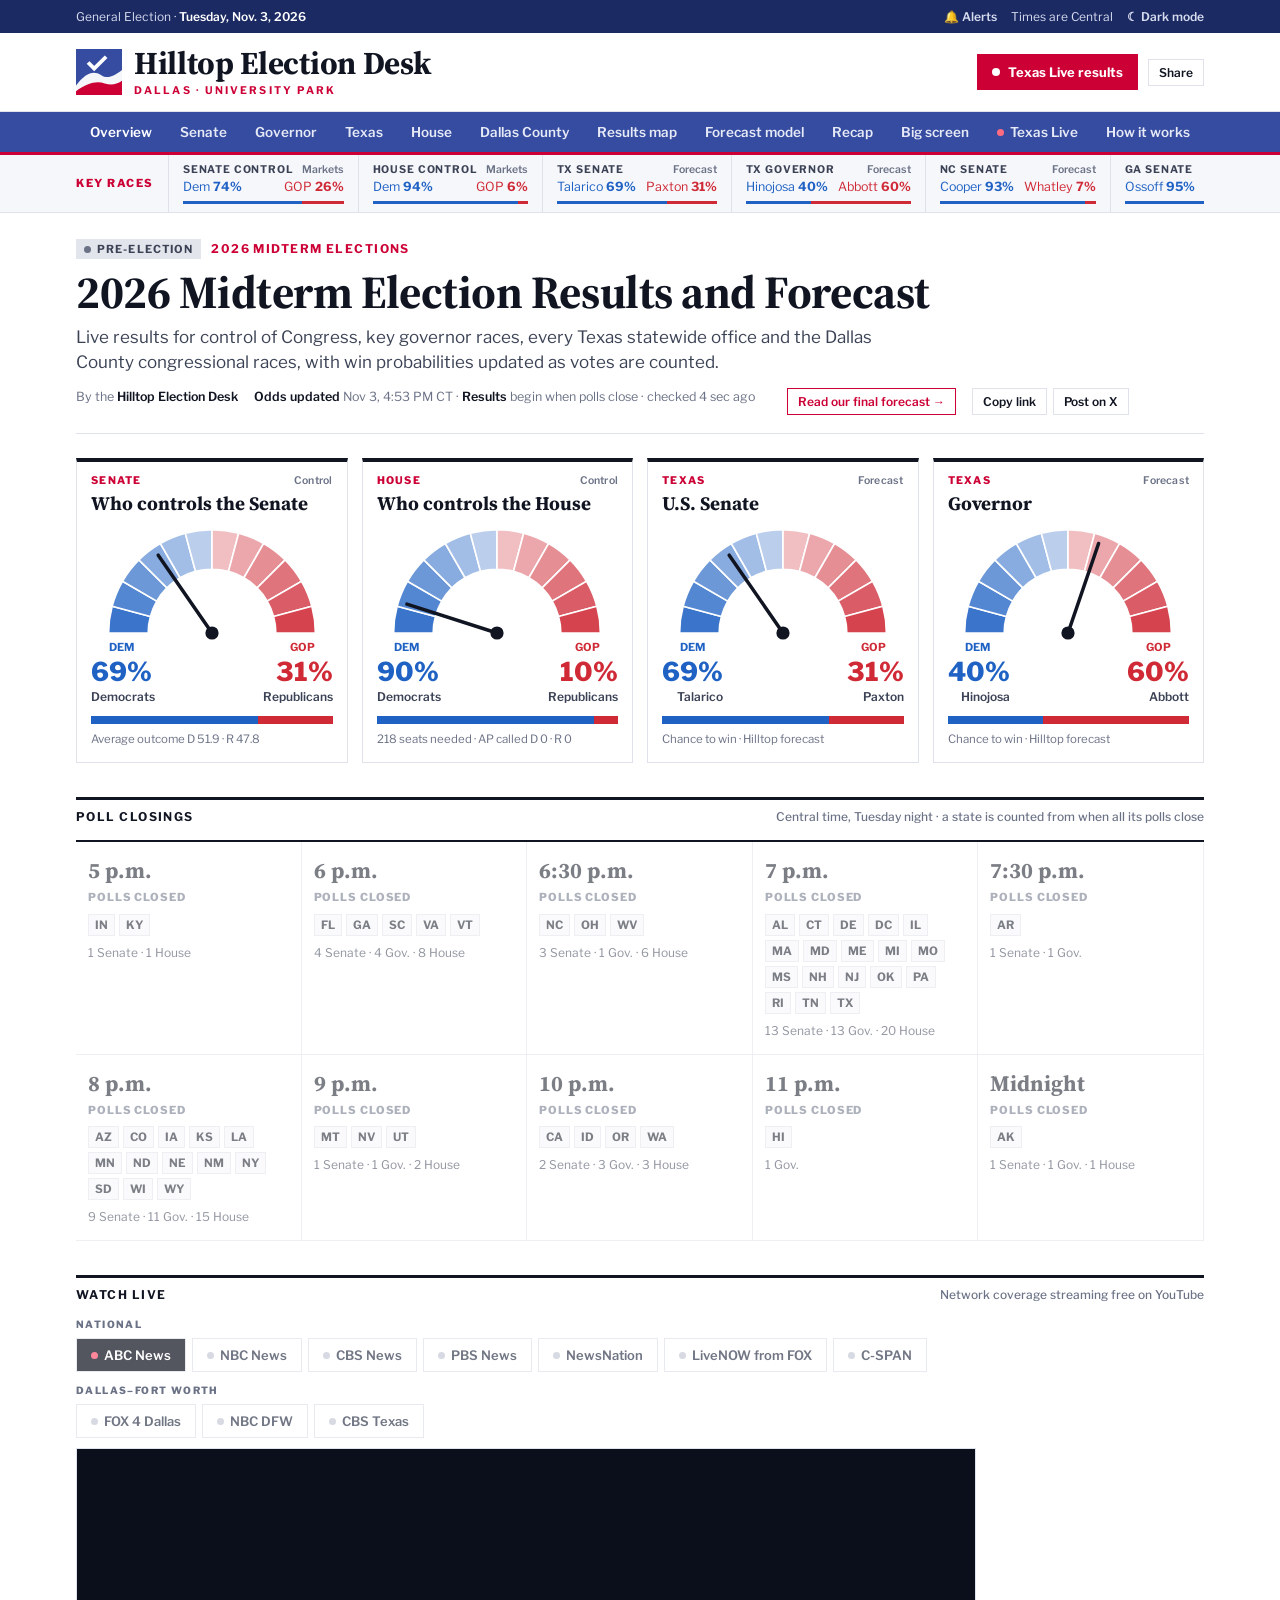
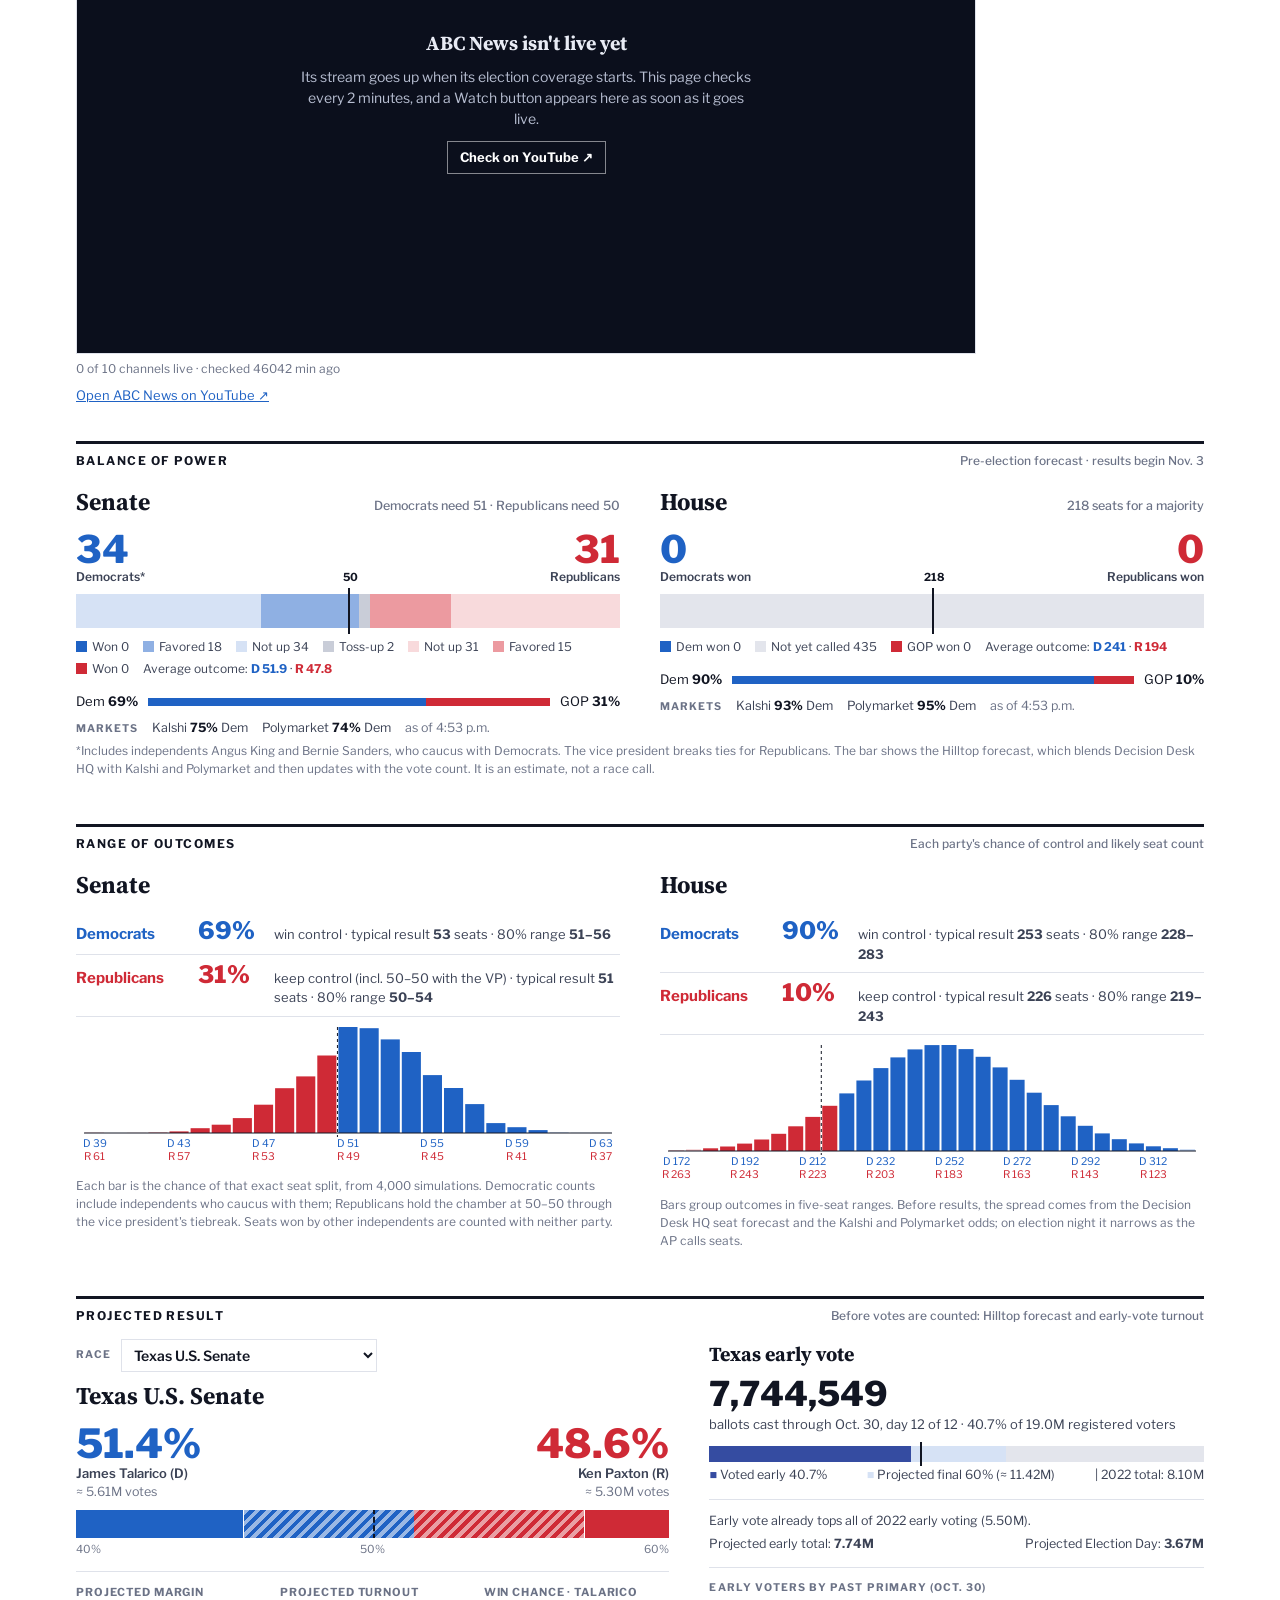
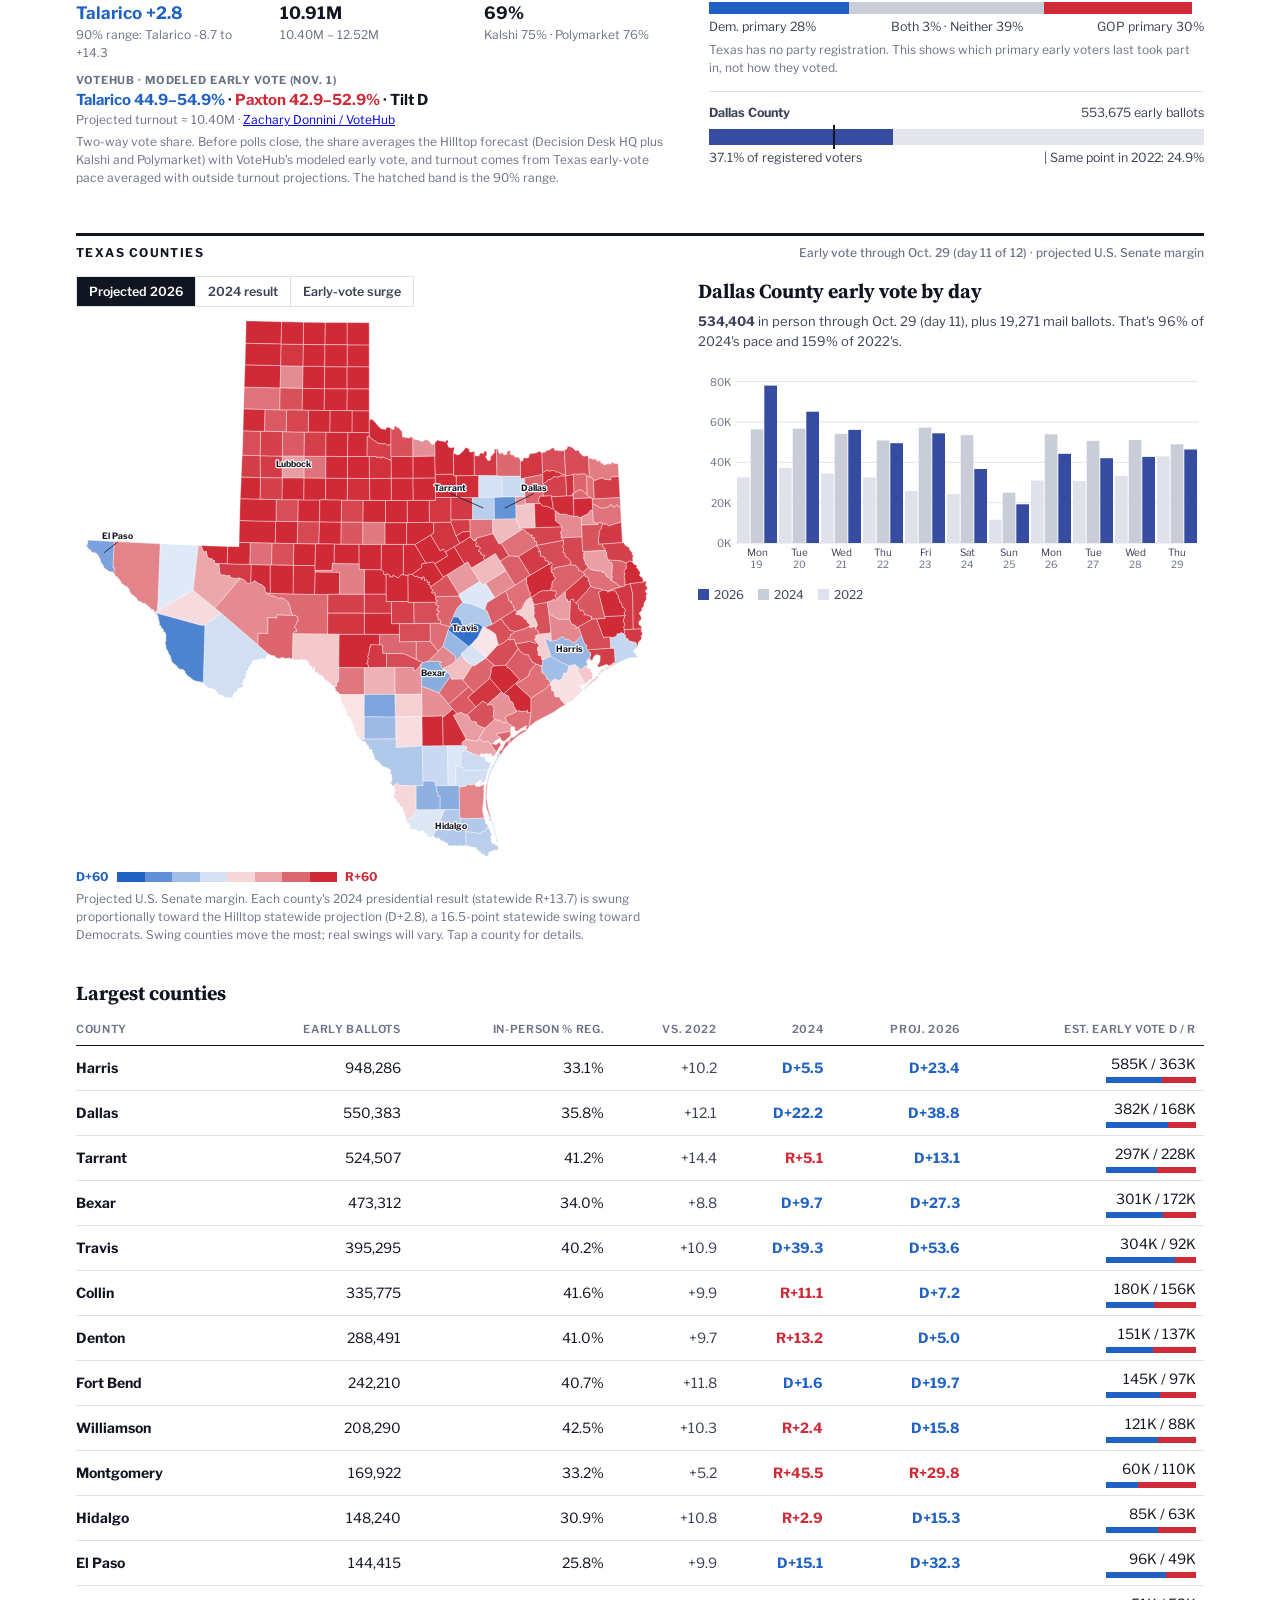
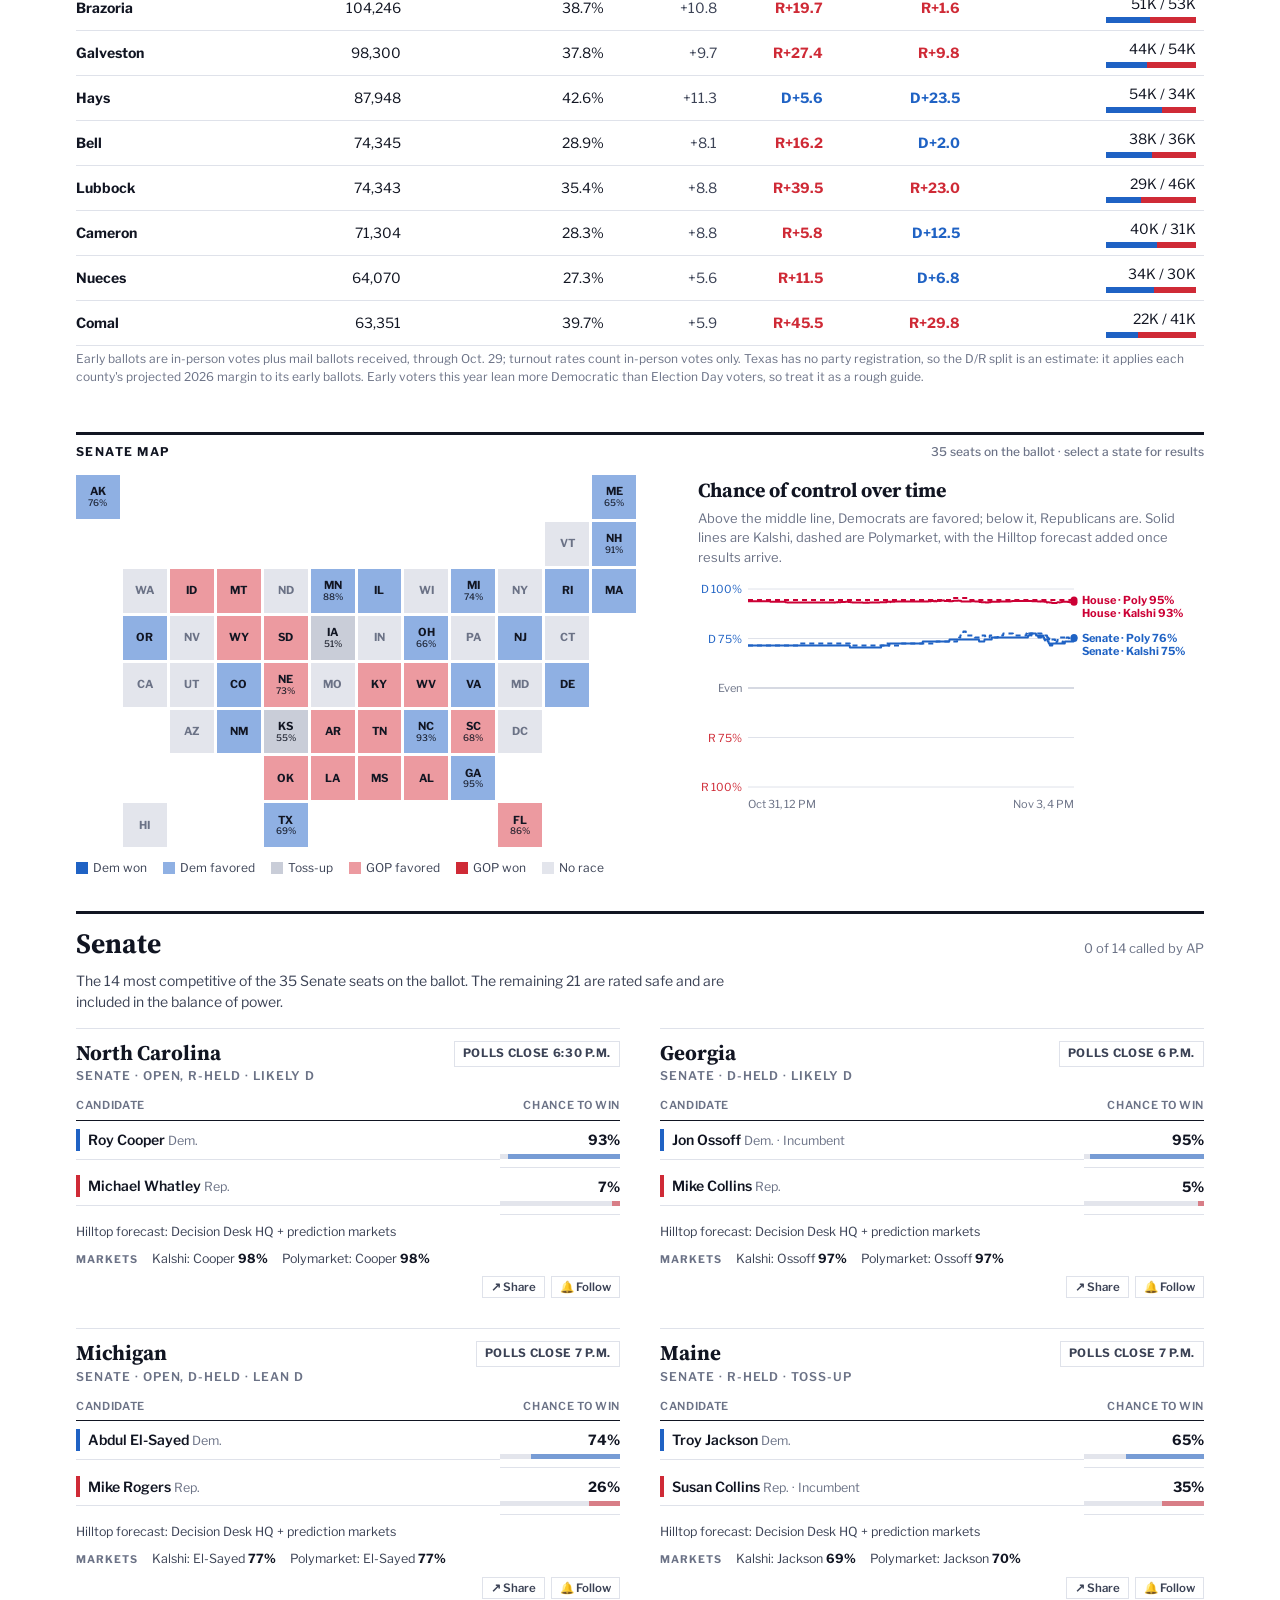
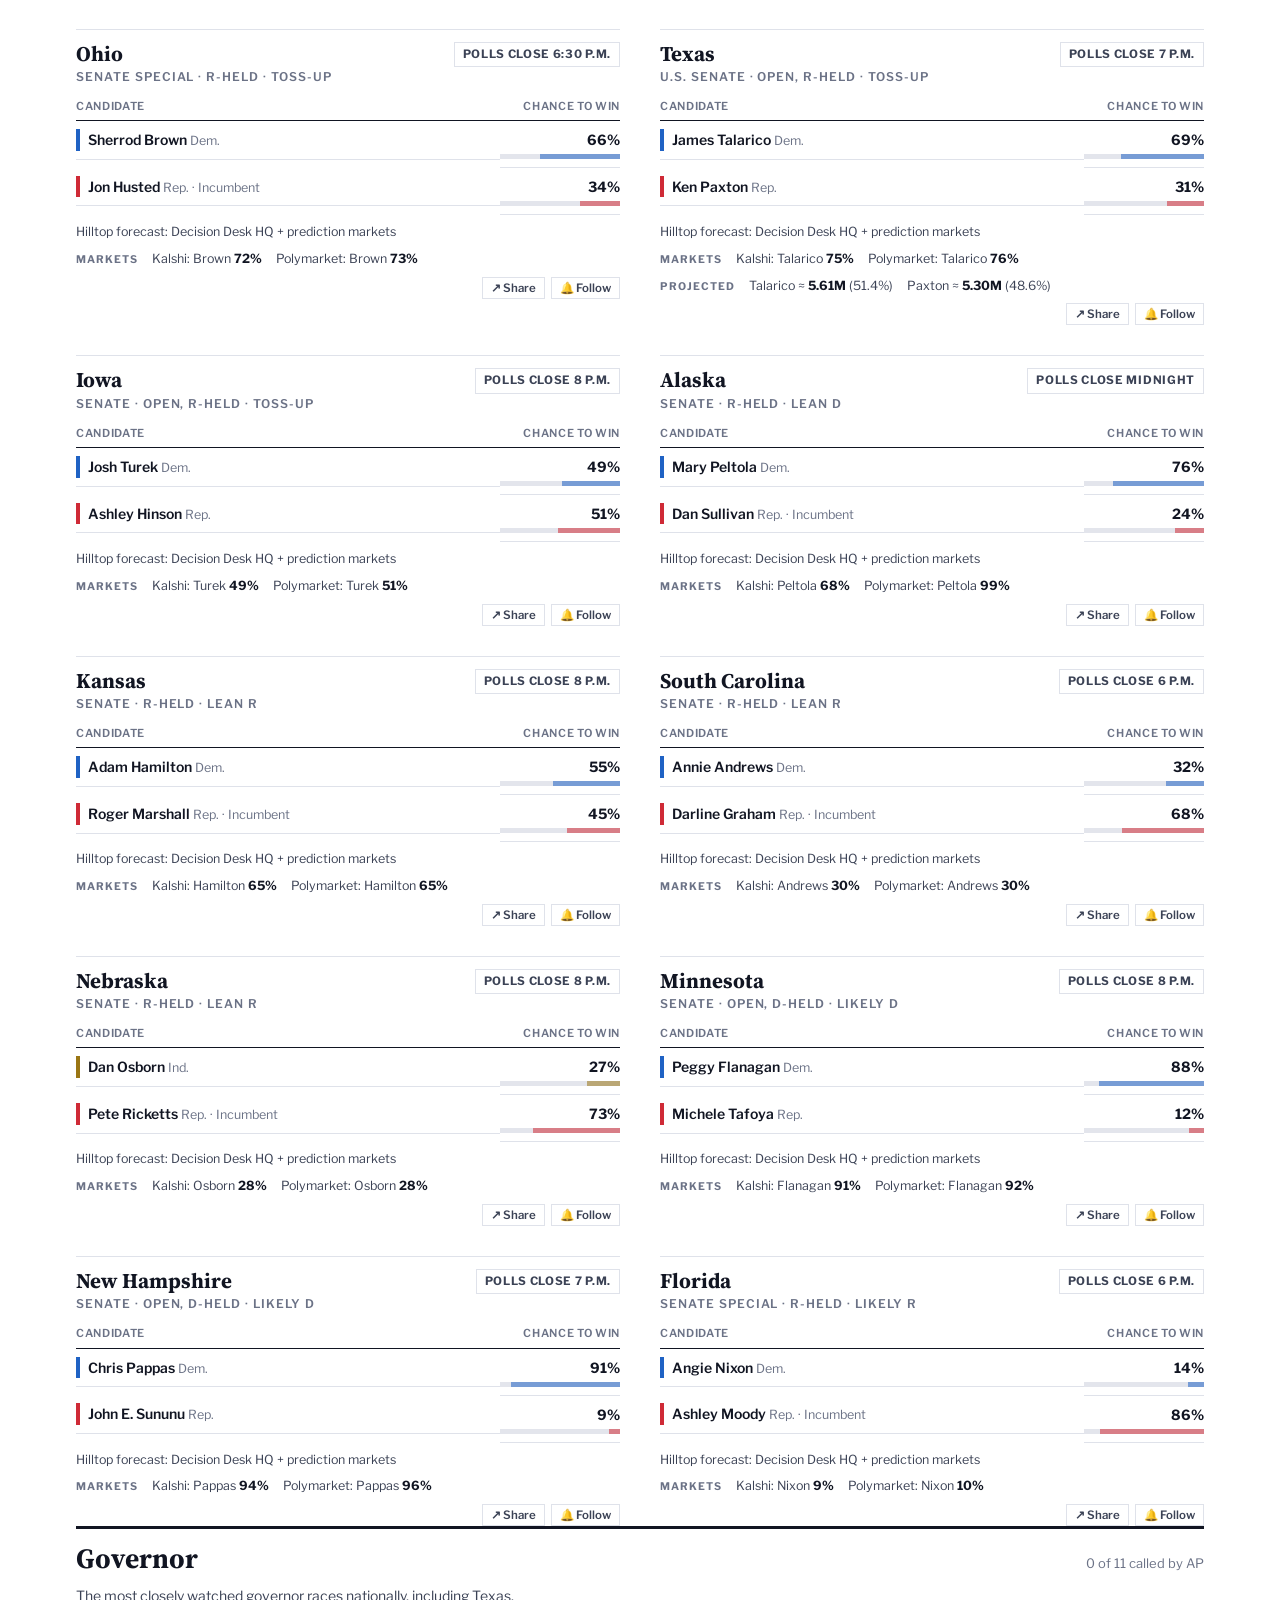
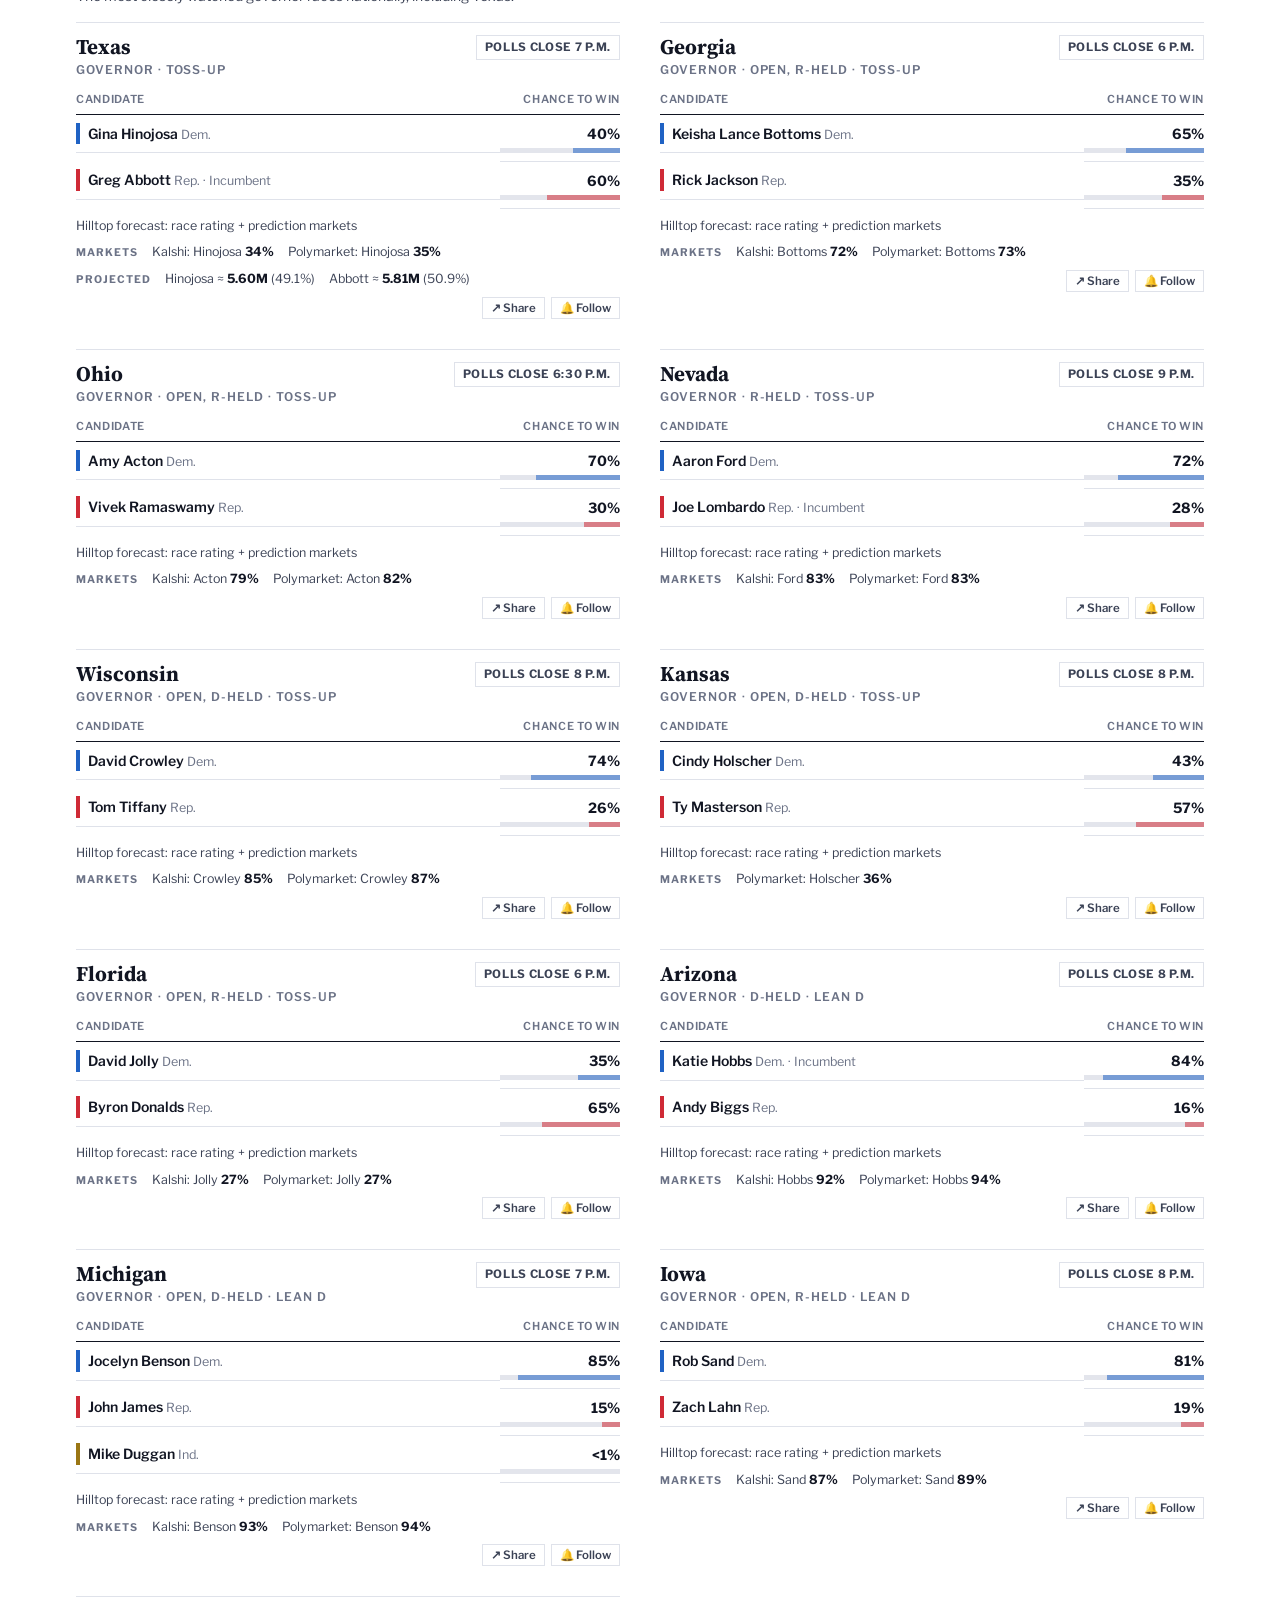
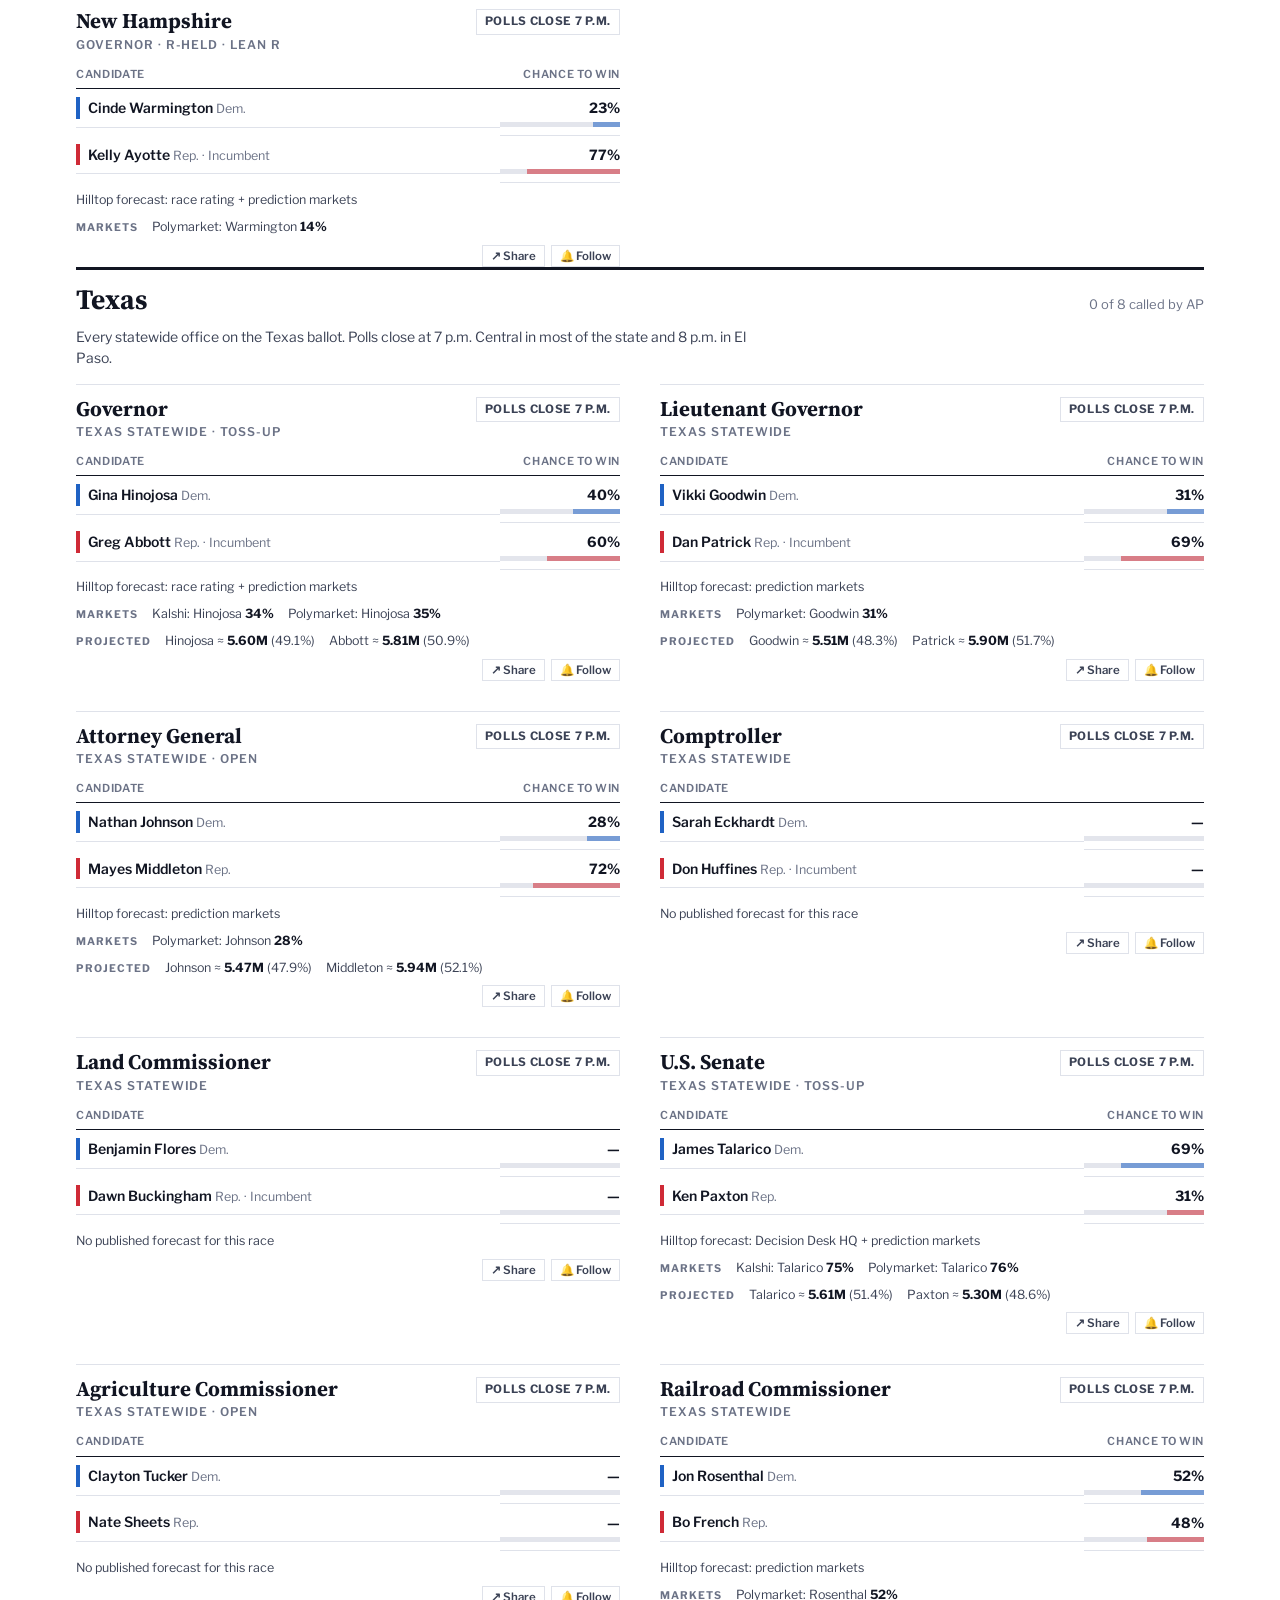
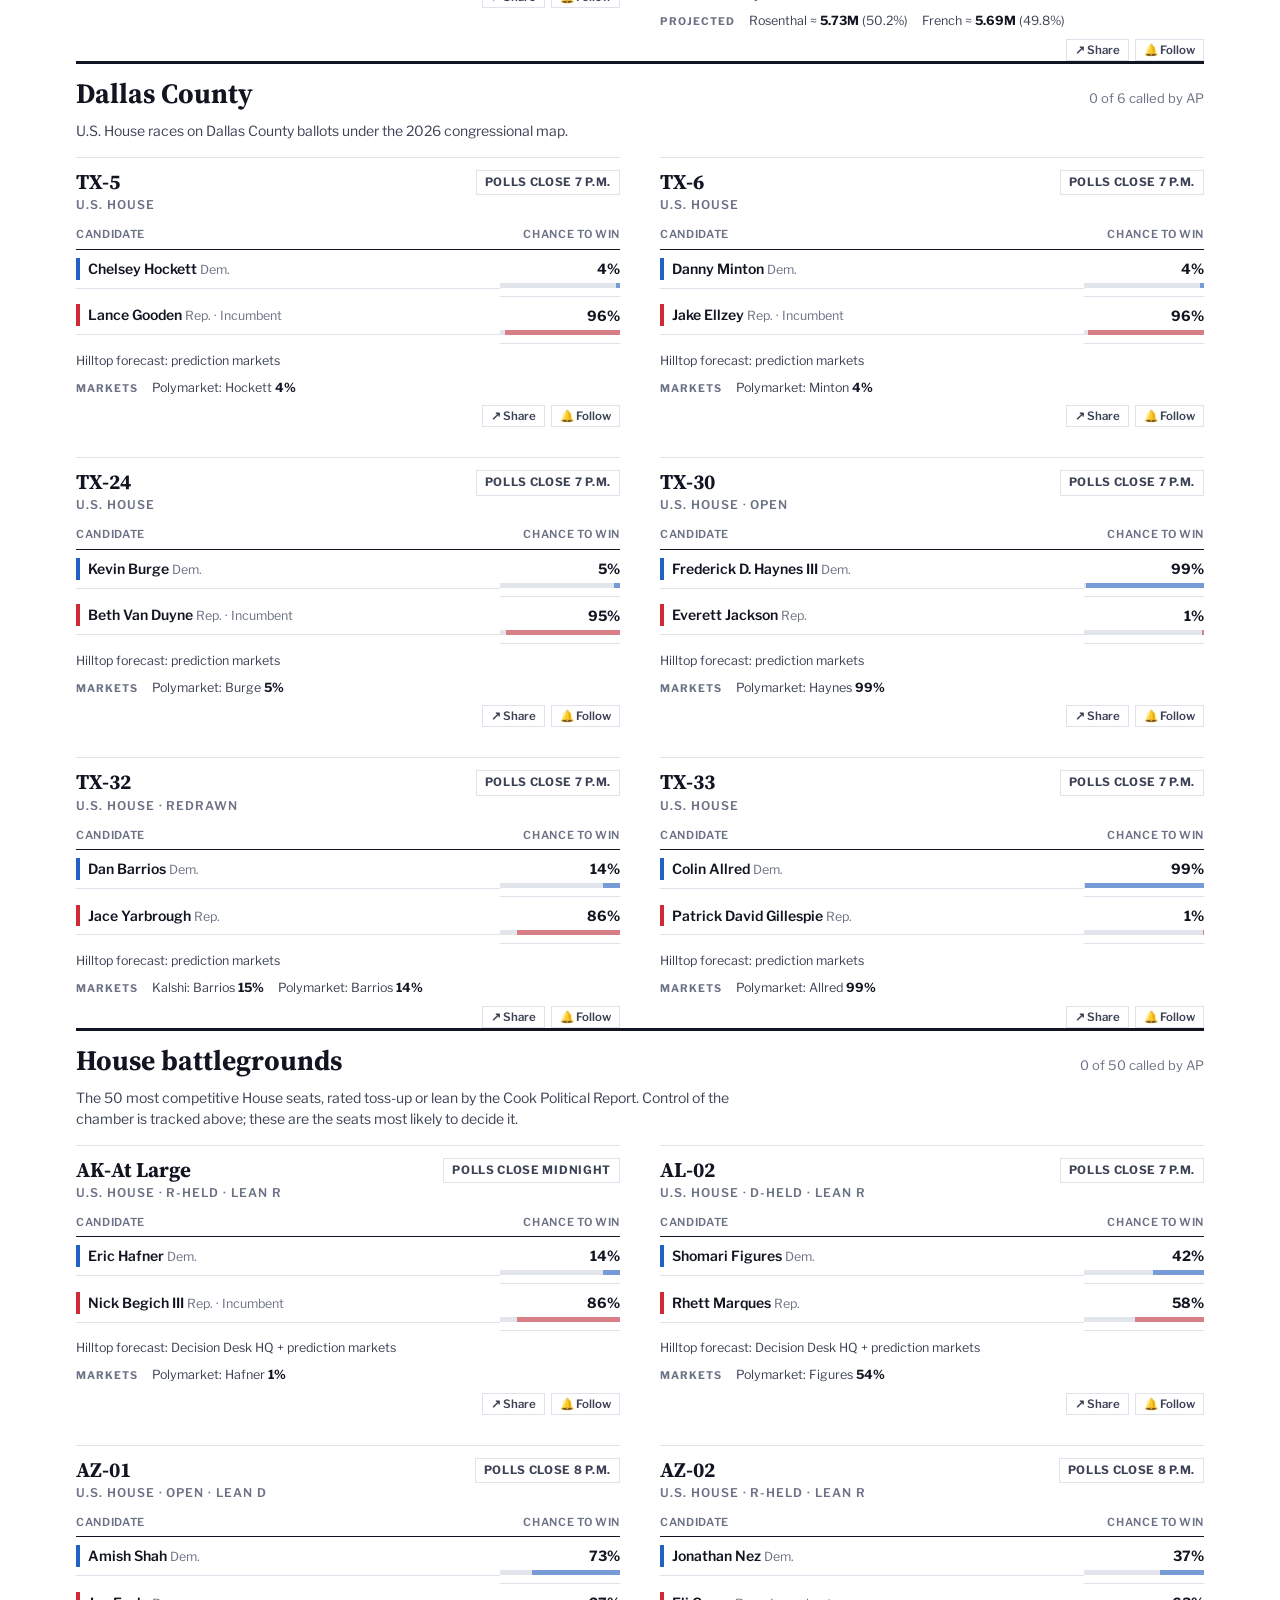
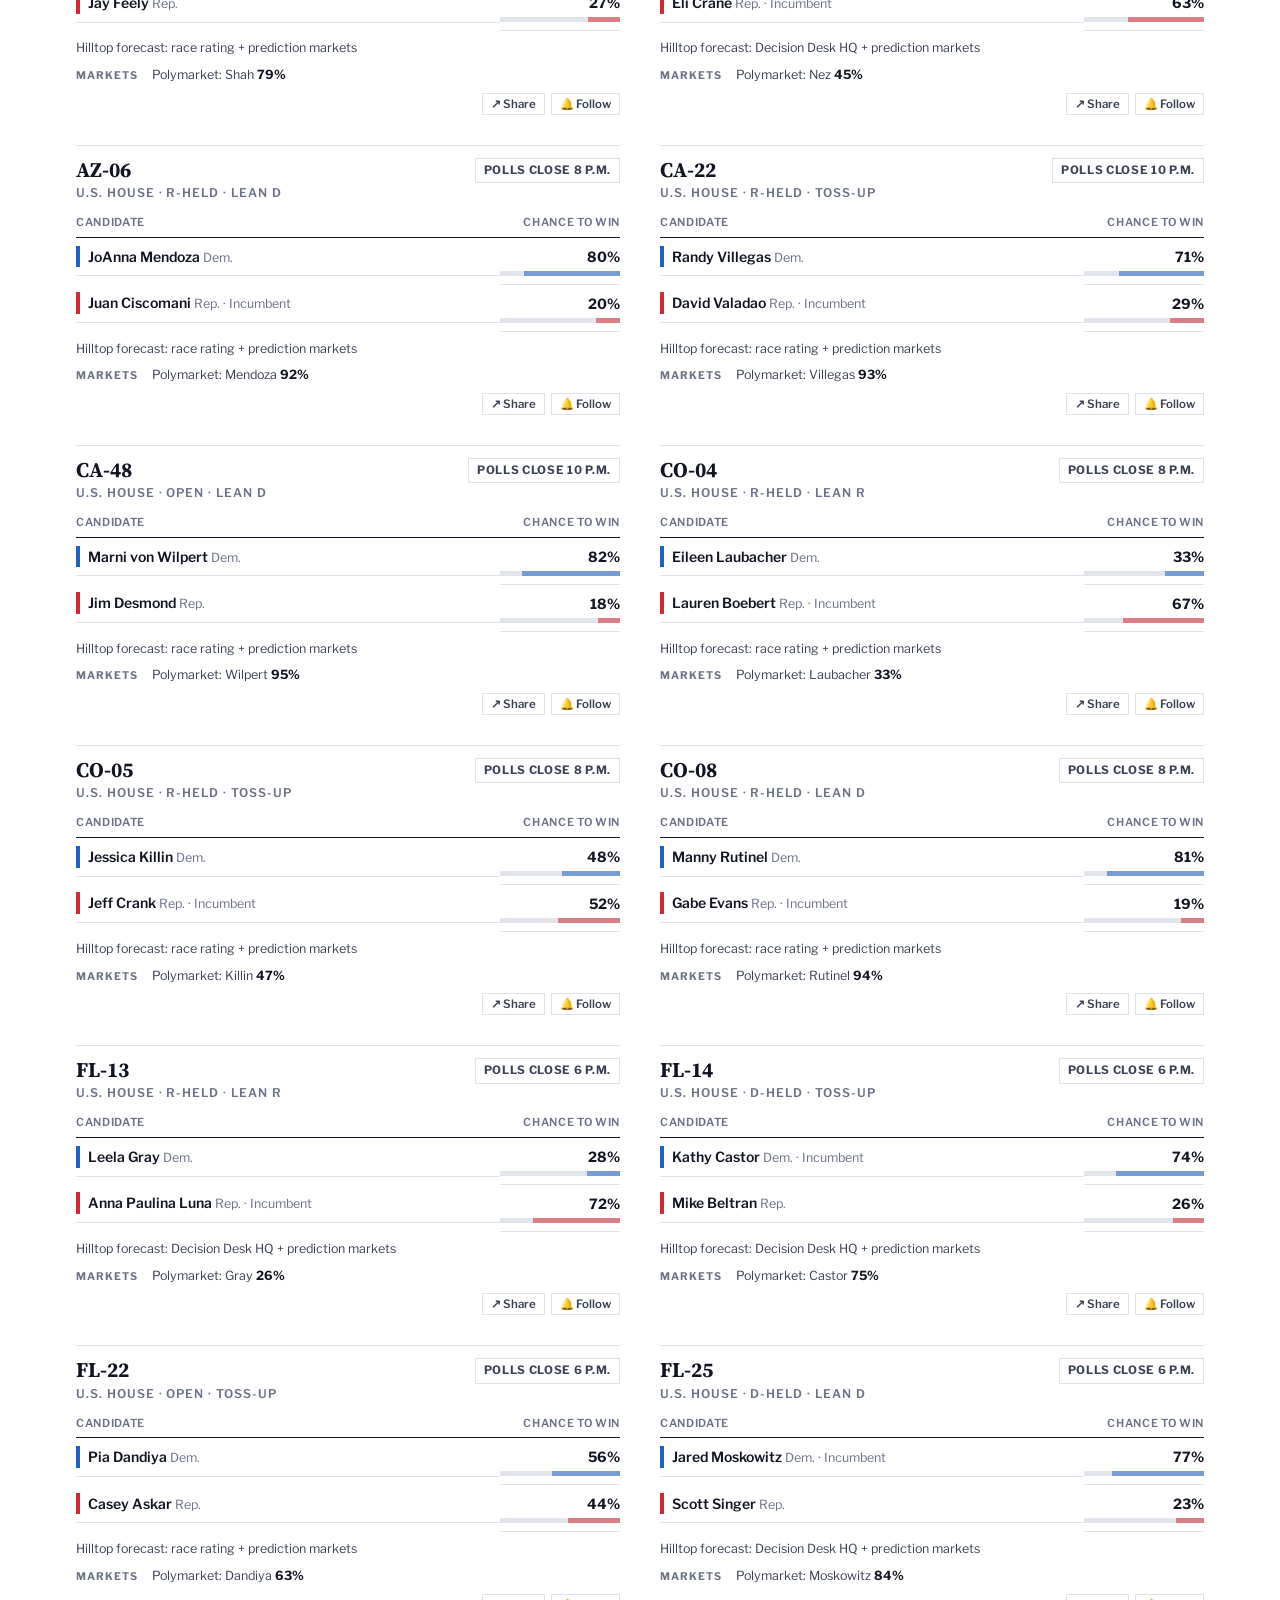
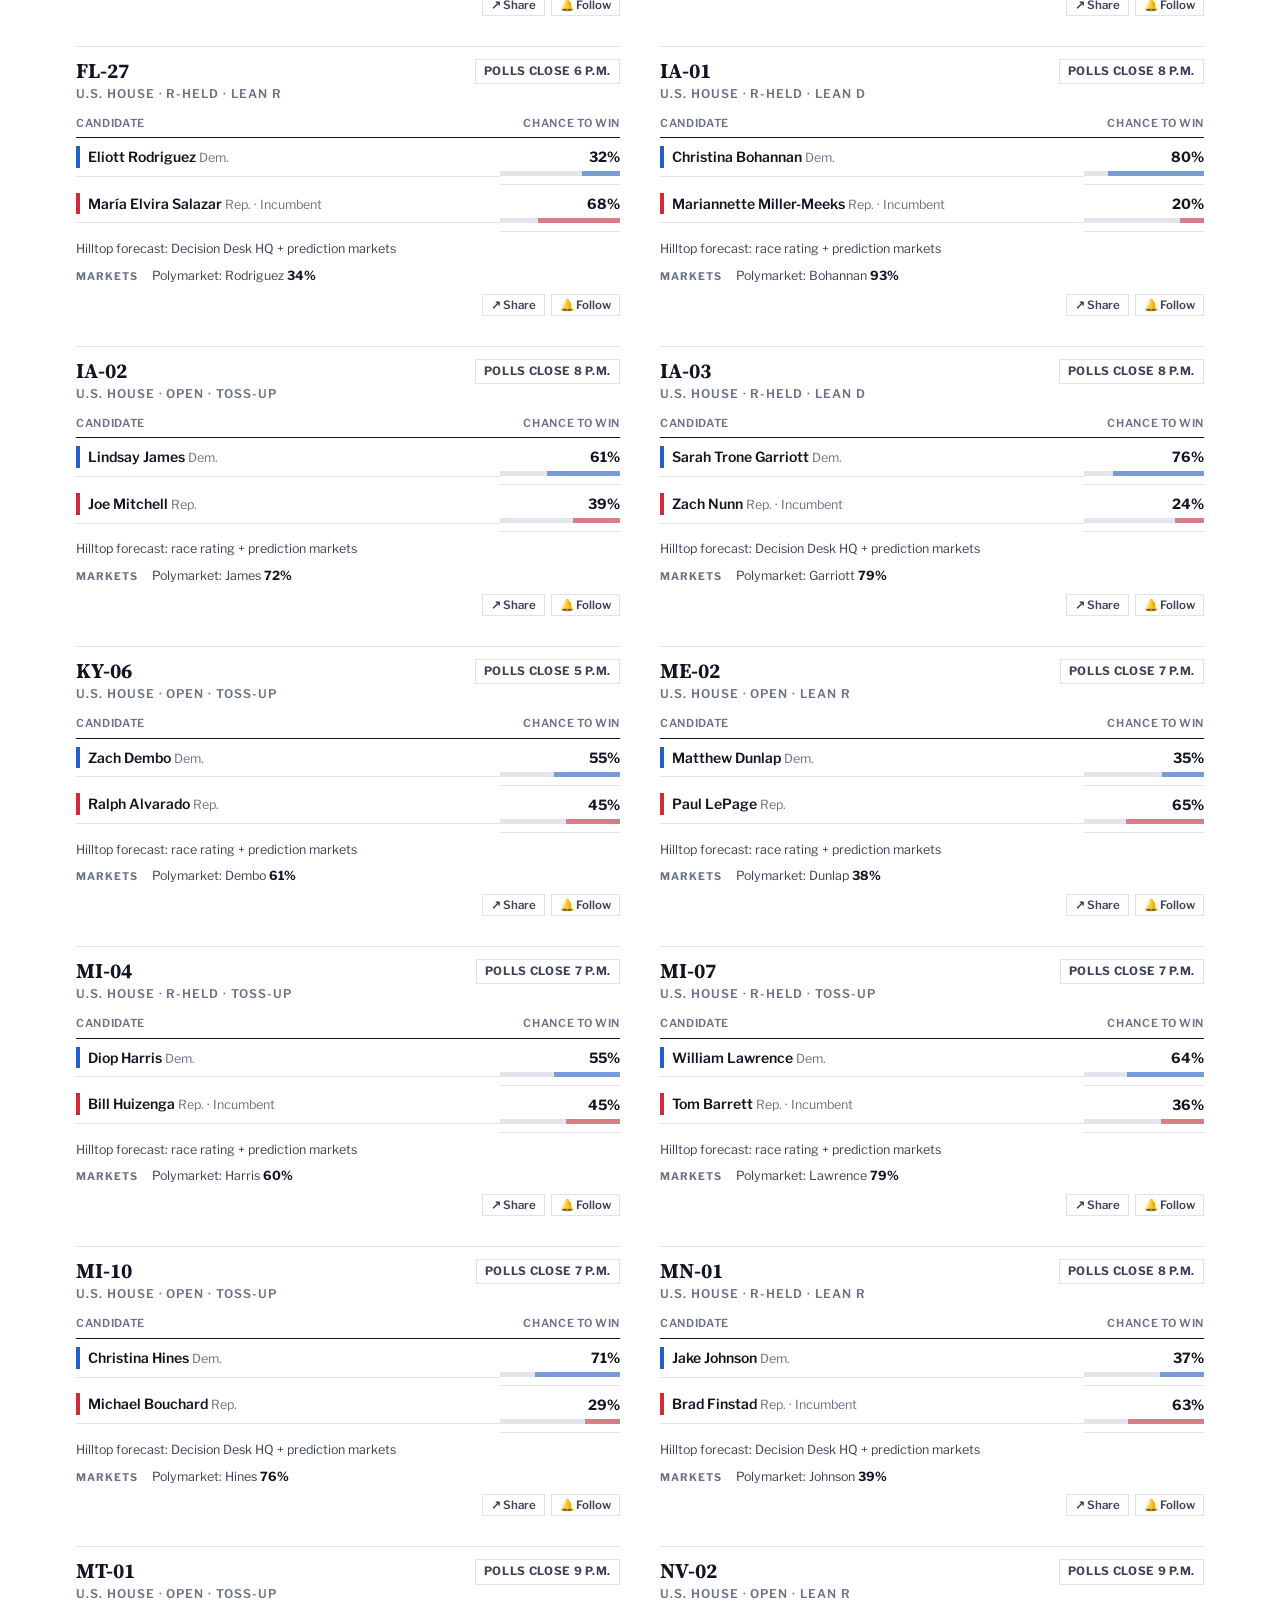
==== index.html @ 5ca23b51 "Fix live TV check (placeholder filter was flagging real streams); add YouTube fallback link Co-Autho" ====
<!doctype html>
<html lang="en">
<head>
<meta charset="utf-8">
<meta name="build" content="1793746517">
<meta name="viewport" content="width=device-width,initial-scale=1,viewport-fit=cover">
<title>Hilltop Election Desk · 2026 Midterm Results</title>
<meta name="description" content="Live 2026 midterm results, win probabilities and prediction-market odds for Congress, governors, Texas and Dallas County.">
<meta property="og:title" content="Hilltop Election Desk">
<meta property="og:description" content="Live 2026 midterm results, forecasts and prediction-market odds.">
<meta property="og:type" content="website">
<meta property="og:image" content="https://analyticsguy214.github.io/election/og.png">
<meta name="twitter:card" content="summary_large_image">
<meta name="twitter:image" content="https://analyticsguy214.github.io/election/og.png">
<meta name="theme-color" content="#354CA1">
<link rel="icon" href="data:image/svg+xml,%3Csvg xmlns='http://www.w3.org/2000/svg' viewBox='0 0 32 32'%3E%3Crect width='32' height='32' fill='%23354CA1'/%3E%3Crect y='26' width='32' height='6' fill='%23CC0035'/%3E%3Ctext x='16' y='22' font-family='Georgia,serif' font-weight='700' font-size='20' fill='white' text-anchor='middle'%3EH%3C/text%3E%3C/svg%3E">
<link rel="preconnect" href="https://fonts.googleapis.com">
<link rel="preconnect" href="https://fonts.gstatic.com" crossorigin>
<link rel="stylesheet" href="https://fonts.googleapis.com/css2?family=Libre+Franklin:wght@400;500;600;700;800&family=Source+Serif+4:opsz,wght@8..60,600;8..60,700&display=swap">
<link rel="stylesheet" href="assets/styles.css?v=1793746517">
<style>body{margin:0}</style>
</head>
<body>
<div class="util"><div class="wrap"><span>General Election · <b>Tuesday, Nov. 3, 2026</b></span><span class="utilr"><span id="utilRight">Times are Central</span><button id="themeBtn" type="button">☾ Dark mode</button></span></div></div>
<div class="brandbar"><div class="wrap">
  <a class="logo" href="./" aria-label="Hilltop Election Desk home"><svg viewBox="0 0 48 48" aria-hidden="true"><rect width="48" height="48" fill="#354CA1"/><path d="M0 38 C10 25 18 22 26 27 C32 31 38 30 48 22 V48 H0Z" fill="#fff" opacity=".95"/><path d="M0 44 C12 35 22 33 30 36 C37 38 42 37 48 33 V48 H0Z" fill="#CC0035"/><path d="M14 15.5 l5 5 l11-11" fill="none" stroke="#fff" stroke-width="4" stroke-linecap="square"/></svg><span class="wm"><b>Hilltop Election Desk</b><small>Dallas · University Park</small></span></a>
  <div class="brandcta"><a class="cta primary" href="texas.html"><span class="dot"></span>Texas Live results</a><button class="sharebtn" type="button" data-share="native">Share</button></div>
</div></div>
<header class="mast">
  <div class="wrap">
    <nav class="sections" role="tablist" aria-label="Sections">
      <button role="tab" data-g="all" id="tab-all">Overview</button>
      <button role="tab" data-g="senate" id="tab-senate">Senate</button>
      <button role="tab" data-g="governor" id="tab-governor">Governor</button>
      <button role="tab" data-g="texas" id="tab-texas">Texas</button>
      <button role="tab" data-g="house" id="tab-house">House</button>
      <button role="tab" data-g="dfw" id="tab-dfw">Dallas County</button>
      <span class="sep"></span>
      <a href="map.html">Results map</a>
      <a href="forecast.html">Forecast model</a>
      <a href="recap.html">Recap</a>
      <a href="tv.html">Big screen</a>
      <a class="livelink" href="texas.html"><span class="dot"></span>Texas Live</a>
      <a href="#method">How it works</a>
    </nav>
  </div>
</header>
<div class="ticker"><div class="wrap"><span class="tlab">Key races</span><div class="ttrack" id="tickerTrack"></div></div></div>


<main>
  <div class="wrap" style="padding-block:0">
    <div class="hed">
      <div class="kicker"><span class="live off" id="livePill"><i></i><span id="liveText">Pre-election</span></span><span>2026 Midterm Elections</span></div>
      <h1>2026 Midterm Election Results and Forecast</h1>
      <p class="dek">Live results for control of Congress, key governor races, every Texas statewide office and the Dallas County congressional races, with win probabilities updated as votes are counted.</p>
      <div class="byline"><span>By the <b>Hilltop Election Desk</b></span><span id="updated">Loading results…</span><span id="countdown"></span><a class="sharebtn" href="forecast.html#final" style="text-decoration:none;border-color:var(--smu-red);color:var(--smu-red)">Read our final forecast →</a><span class="share"><button class="sharebtn" type="button" data-share="copy">Copy link</button><button class="sharebtn" type="button" data-share="x">Post on X</button></span></div>
    </div>
  </div>
  <div class="wrap">
    <div class="notice" id="notice" hidden></div>
    <section class="rail" id="rail" aria-label="Key races at a glance"></section>

    <section aria-labelledby="pc-h" id="polls">
      <h2 class="slabel" id="pc-h">Poll closings <span>Central time, Tuesday night · a state is counted from when all its polls close</span></h2>
      <div class="pc-grid" id="pollGrid"></div>
    </section>

    <section aria-labelledby="tv-h" id="watch">
      <h2 class="slabel" id="tv-h">Watch live <span>Network coverage streaming free on YouTube</span></h2>
      <div class="tvwrap">
        <div class="tvtabs" role="tablist" aria-label="Channel" id="tvTabs"></div>
        <div class="tvbox" id="tv"></div>
        <div class="tvstatus" id="tvStatus" aria-live="polite"></div>
        <a class="tvopen" id="tvOpen" href="https://www.youtube.com/" target="_blank" rel="noopener">Open on YouTube ↗</a>
      </div>
    </section>

    <section aria-labelledby="bop-h">
      <h2 class="slabel" id="bop-h">Balance of power <span id="bopNote">Pre-election forecast · results begin Nov. 3</span></h2>
      <div class="bop">
        <div class="chamber">
          <h2>Senate <span>Democrats need 51 · Republicans need 50</span></h2>
          <div class="tallies"><div class="tally d"><div class="n num" id="senDn">—</div><div class="l">Democrats*</div></div><div class="tally r"><div class="n num" id="senRn">—</div><div class="l">Republicans</div></div></div>
          <div class="seats" id="senSeats" role="img" aria-label="Senate seats"></div>
          <div class="legend" id="senLegend"></div>
          <div class="prob"><span class="d-lbl">Dem <b id="senPD">—</b></span><div class="bar"><div id="senBD" style="background:var(--dem);width:50%"></div><div id="senBR" style="background:var(--rep);width:50%"></div></div><span>GOP <b id="senPR">—</b></span></div>
          <div class="mkts" id="senMk"></div>
        </div>
        <div class="chamber">
          <h2>House <span>218 seats for a majority</span></h2>
          <div class="tallies"><div class="tally d"><div class="n num" id="houDn">—</div><div class="l">Democrats won</div></div><div class="tally r"><div class="n num" id="houRn">—</div><div class="l">Republicans won</div></div></div>
          <div class="seats" id="houSeats" role="img" aria-label="House seats"></div>
          <div class="legend" id="houLegend"></div>
          <div class="prob"><span>Dem <b id="houPD">—</b></span><div class="bar"><div id="houBD" style="background:var(--dem);width:50%"></div><div id="houBR" style="background:var(--rep);width:50%"></div></div><span>GOP <b id="houPR">—</b></span></div>
          <div class="mkts" id="houMk"></div>
        </div>
      </div>
      <p class="note">*Includes independents Angus King and Bernie Sanders, who caucus with Democrats. The vice president breaks ties for Republicans. The bar shows the Hilltop forecast, which blends Decision Desk HQ with Kalshi and Polymarket and then updates with the vote count. It is an estimate, not a race call.</p>
    </section>

    <section aria-labelledby="out-h">
      <h2 class="slabel" id="out-h">Range of outcomes <span>Each party's chance of control and likely seat count</span></h2>
      <div class="bop"><div class="chamber outc" id="outSen"></div><div class="chamber outc" id="outHou"></div></div>
    </section>

    <section aria-labelledby="proj-h" id="projection">
      <h2 class="slabel" id="proj-h">Projected result <span id="projBasis">Based on the Hilltop forecast and early-vote turnout</span></h2>
      <div class="projgrid">
        <div class="projcard">
          <div class="projtop"><label for="projSel" class="mlbl">Race</label><select id="projSel"></select></div>
          <h3 id="projTitle">—</h3>
          <div class="projnames" id="projNames"></div>
          <div class="projbar" id="projBar" role="img" aria-label="Projected vote share"></div>
          <div class="projscale"><span>40%</span><span>50%</span><span>60%</span></div>
          <div class="projstats" id="projStats"></div>
          <p class="note" id="projNote"></p>
        </div>
        <div class="evcard" id="evCard"></div>
      </div>
    </section>

    <section aria-labelledby="cty-h" id="counties">
      <h2 class="slabel" id="cty-h">Texas counties <span id="ctyAsOf">Early vote and projected U.S. Senate margin by county</span></h2>
      <div class="ctygrid">
        <div class="ctymap">
          <div class="seg-ctl" role="tablist" aria-label="Map view">
            <button role="tab" data-mode="res" id="mode-res" aria-selected="false" hidden>Results</button>
            <button role="tab" data-mode="proj" id="mode-proj" aria-selected="true">Projected 2026</button>
            <button role="tab" data-mode="y24" id="mode-y24" aria-selected="false">2024 result</button>
            <button role="tab" data-mode="ev" id="mode-ev" aria-selected="false">Early-vote surge</button>
          </div>
          <div class="mapbox"><svg id="txMap" role="img" aria-label="Map of Texas counties"></svg><div class="maptip" id="mapTip" hidden></div></div>
          <div class="ctylegend" id="ctyLegend"></div>
          <p class="note" id="ctyNote"></p>
        </div>
        <div class="ctyside">
          <h3>Dallas County early vote by day</h3>
          <p class="evsub" id="dalSum"></p>
          <div class="svgwrap" id="dalChart"></div>
          <div class="dlegend"><span><i style="background:var(--smu-blue)"></i>2026</span><span><i style="background:var(--neutral-2)"></i>2024</span><span><i style="background:var(--rule)"></i>2022</span></div>
        </div>
      </div>
      <div class="ctytable">
        <h3>Largest counties</h3>
        <div class="tblwrap"><table id="ctyTable"></table></div>
        <p class="note" id="ctyTblNote"></p>
      </div>
    </section>

    <section aria-labelledby="map-h">
      <h2 class="slabel" id="map-h">Senate map <span>35 seats on the ballot · select a state for results</span></h2>
      <div class="mapgrid">
        <div>
          <div class="tilemap" id="tilemap"></div>
          <div class="maplegend">
            <span><i style="background:var(--dem)"></i>Dem won</span><span><i style="background:var(--dem-2)"></i>Dem favored</span>
            <span><i style="background:var(--neutral-2)"></i>Toss-up</span><span><i style="background:var(--rep-2)"></i>GOP favored</span><span><i style="background:var(--rep)"></i>GOP won</span>
            <span><i style="background:var(--neutral)"></i>No race</span>
          </div>
        </div>
        <div class="chart">
          <h3>Chance of control over time</h3>
          <p id="chartNote">Above the middle line, Democrats are favored; below it, Republicans are. Solid lines are Kalshi, dashed are Polymarket, with the Hilltop forecast added once results arrive.</p>
          <div class="svgwrap" id="oddsChart"></div>
        </div>
      </div>
    </section>

    <div id="sections"></div>
  </div>
</main>

<footer class="site" id="method">
  <div class="wrap">
    <div>
      <a class="logo" href="./"><svg viewBox="0 0 48 48" aria-hidden="true"><rect width="48" height="48" fill="#354CA1"/><path d="M0 38 C10 25 18 22 26 27 C32 31 38 30 48 22 V48 H0Z" fill="#fff" opacity=".95"/><path d="M0 44 C12 35 22 33 30 36 C37 38 42 37 48 33 V48 H0Z" fill="#CC0035"/><path d="M14 15.5 l5 5 l11-11" fill="none" stroke="#fff" stroke-width="4" stroke-linecap="square"/></svg><span class="wm"><b>Hilltop Election Desk</b><small>Dallas · University Park</small></span></a>
      <p style="margin-top:14px">Live results, forecasts and prediction-market odds for the 2026 midterms, with a close look at Texas and Dallas County.</p>
    </div>
    <div>
      <h4>About these results</h4>
      <p>Vote counts come from Associated Press tabulations as reported by news outlets, and from the Texas Secretary of State. A solid badge with ✓ AP means the Associated Press has called the race.</p><p>A dashed badge with ◆ is the Hilltop projection: the desk's own model, shown only when the leader has at least a 99% chance of winning, at least 80% of the expected vote is counted, that has held across two straight counts, and Kalshi and Polymarket (where available) give the leader at least 90%. It is not an AP call and can be withdrawn if the count changes.</p>
      <p id="cadence">Polymarket odds update every 30 seconds and Kalshi odds about every five minutes. On election night, results update about every three to five minutes from the first poll closings at 5 p.m. Central. This page checks for new data every 30 seconds, so there is no need to reload.</p>
    </div>
    <div>
      <h4>How the model works</h4>
      <p>Before votes are counted, the Hilltop forecast averages the Decision Desk HQ forecast (or the race rating) with Kalshi and Polymarket prices. As votes come in, the counted margin is blended with that forecast, weighted by how much of the expected vote is in. Control of each chamber is estimated from 4,000 simulated outcomes that share a national swing.</p>
      <h4 style="margin-top:16px">Sections</h4>
      <ul><li><a href="./">National results</a></li><li><a href="texas.html">Texas Live</a></li><li><a href="map.html">Results map</a></li><li><a href="forecast.html">Forecast model</a></li><li><a href="./#watch">Watch live</a></li><li><a href="tv.html">Big-screen mode</a></li><li><a href="recap.html">Forecast recap</a></li><li><a href="./#projection">Projected result</a></li><li><a href="./#counties">Texas counties &amp; early vote</a></li></ul>
    </div>
    <div>
      <h4>Sources</h4>
      <ul id="sources"><li>Loading…</li></ul>
    </div>
    <div class="legal"><span>© 2026 Hilltop Election Desk. An independent project, not affiliated with Southern Methodist University.</span><span>Win chances are estimates, not race calls. Official winners are called by the Associated Press.</span></div>
  </div>
</footer>
<script src="assets/chrome.js?v=1793746517"></script>
<script src="assets/app.js?v=1793746517"></script>
</body>
</html>
---- assets/styles.css ----
/* Layout: newsroom results site. Utility bar, SMU-blue masthead + section nav, serif headline, balance-of-power module, Senate tile map, odds chart, then AP-style results tables in a two-column grid. */
:root{
  --smu-blue:#354CA1; --smu-navy:#1b2a63; --smu-red:#CC0035;
  --bg:#ffffff; --panel:#f6f7fb; --fg:#111522; --fg-2:#3b4255; --muted:#6b7286; --rule:#dfe2ea; --rule-strong:#111522;
  --dem:#1f62c4; --dem-2:#8fb0e3; --dem-3:#d6e2f5;
  --rep:#cf2a36; --rep-2:#ec9aa0; --rep-3:#f8dadc;
  --ind:#9a7614; --ind-2:#dcc78a;
  --neutral:#e3e5ec; --neutral-2:#c9cdd8;
  --nav-fg:#ffffff;
  --f-serif:"Source Serif 4",Georgia,"Times New Roman",serif;
  --f-sans:"Libre Franklin","Helvetica Neue",Arial,sans-serif;
}
@media (prefers-color-scheme: dark){ :root:not([data-theme="light"]){
  --bg:#0e111a; --panel:#161a26; --fg:#eef0f6; --fg-2:#c4c9d8; --muted:#929ab0; --rule:#2a3041; --rule-strong:#eef0f6;
  --dem:#5b8ef0; --dem-2:#35558f; --dem-3:#1e2b47; --rep:#f0606b; --rep-2:#8e3a42; --rep-3:#40212a;
  --ind:#d8b14e; --ind-2:#6b5726; --neutral:#2a3041; --neutral-2:#3a4256; --smu-navy:#141f4d; color-scheme:dark } }
:root[data-theme="dark"]{
  --bg:#0e111a; --panel:#161a26; --fg:#eef0f6; --fg-2:#c4c9d8; --muted:#929ab0; --rule:#2a3041; --rule-strong:#eef0f6;
  --dem:#5b8ef0; --dem-2:#35558f; --dem-3:#1e2b47; --rep:#f0606b; --rep-2:#8e3a42; --rep-3:#40212a;
  --ind:#d8b14e; --ind-2:#6b5726; --neutral:#2a3041; --neutral-2:#3a4256; --smu-navy:#141f4d; color-scheme:dark }
*{box-sizing:border-box}
html{scroll-padding-top:60px}
body{background:var(--bg);color:var(--fg);font-family:var(--f-sans);font-size:15px;line-height:1.5;-webkit-font-smoothing:antialiased}
body::before{content:"";position:fixed;inset:0 0 auto;height:env(safe-area-inset-top,0px);z-index:20;background:var(--smu-navy)}
.wrap{max-width:1160px;margin:0 auto;padding-left:max(16px,env(safe-area-inset-left,0px));padding-right:max(16px,env(safe-area-inset-right,0px))}
.num{font-variant-numeric:tabular-nums}

/* utility + masthead */
.util{background:var(--smu-navy);color:#d7dcef;font-size:12px}
.util .wrap{display:flex;justify-content:space-between;gap:12px;padding-block:7px;flex-wrap:wrap}
.util b{color:#fff;font-weight:600}
.mast{background:var(--smu-blue);color:var(--nav-fg);border-bottom:4px solid var(--smu-red);position:sticky;top:env(safe-area-inset-top,0px);z-index:15}
.mast .wrap{display:flex;align-items:center;gap:8px 28px;flex-wrap:wrap;padding-block:10px}
.brand{display:flex;align-items:center;gap:10px;text-decoration:none;color:#fff}
.brand .mark{width:34px;height:34px;border:2px solid #fff;display:grid;place-items:center;font-family:var(--f-serif);font-weight:700;font-size:19px;line-height:1}
.brand .name{font-family:var(--f-serif);font-weight:700;font-size:20px;letter-spacing:.005em;line-height:1.05}
.brand .name small{display:block;font-family:var(--f-sans);font-weight:600;font-size:10.5px;letter-spacing:.16em;text-transform:uppercase;opacity:.85}
nav.sections{display:flex;gap:2px;flex-wrap:wrap;margin-left:auto}
nav.sections button{background:none;border:0;color:#e6e9f6;font:600 13px var(--f-sans);padding:8px 11px;cursor:pointer;border-bottom:3px solid transparent;margin-bottom:-3px}
nav.sections button:hover{color:#fff}
nav.sections button[aria-selected="true"]{color:#fff;border-bottom-color:#fff}
button:focus-visible,a:focus-visible{outline:2px solid var(--smu-red);outline-offset:2px}

/* headline */
.hed{padding-block:26px 18px;border-bottom:1px solid var(--rule)}
.kicker{display:flex;align-items:center;gap:10px;font-size:12px;font-weight:700;letter-spacing:.12em;text-transform:uppercase;color:var(--smu-red)}
.live{display:inline-flex;align-items:center;gap:6px;background:var(--smu-red);color:#fff;padding:2px 8px;font-size:11px;letter-spacing:.1em}
.live i{width:7px;height:7px;border-radius:50%;background:#fff;animation:blink 1.2s infinite}
.live.off{background:var(--neutral);color:var(--fg-2)} .live.off i{background:var(--muted);animation:none}
@keyframes blink{50%{opacity:.25}}
@media (prefers-reduced-motion:reduce){.live i{animation:none}}
h1{font-family:var(--f-serif);font-weight:700;font-size:clamp(30px,5vw,46px);line-height:1.08;margin:8px 0 8px;letter-spacing:-.01em;text-wrap:balance}
.dek{font-size:17px;color:var(--fg-2);max-width:70ch;margin:0}
.byline{margin-top:12px;font-size:12.5px;color:var(--muted);display:flex;gap:6px 16px;flex-wrap:wrap}
.byline b{color:var(--fg);font-weight:600}

main .wrap{display:flex;flex-direction:column;gap:34px;padding-block:24px 48px}
.notice{border-left:3px solid var(--smu-red);background:var(--panel);padding:10px 14px;font-size:14px}
.slabel{font-size:12px;font-weight:700;letter-spacing:.12em;text-transform:uppercase;color:var(--fg);border-top:3px solid var(--rule-strong);padding-top:8px;margin:0 0 14px;display:flex;justify-content:space-between;gap:10px;flex-wrap:wrap}
.slabel span{font-weight:500;letter-spacing:0;text-transform:none;color:var(--muted)}

/* balance of power */
.bop{display:grid;grid-template-columns:1fr 1fr;gap:28px 40px}
@media (max-width:820px){.bop{grid-template-columns:1fr}}
.chamber{min-width:0}
.chamber h2{font-family:var(--f-serif);font-size:24px;margin:0 0 10px;display:flex;justify-content:space-between;align-items:baseline;gap:8px}
.chamber h2 span{font-family:var(--f-sans);font-size:12.5px;font-weight:500;color:var(--muted)}
.tallies{display:flex;justify-content:space-between;align-items:flex-end;margin-bottom:8px;gap:12px}
.tally .n{font-family:var(--f-sans);font-weight:800;font-size:38px;line-height:1}
.tally .l{font-size:12px;font-weight:600;color:var(--fg-2)}
.tally.r{text-align:right}
.tally.d .n{color:var(--dem)} .tally.r .n{color:var(--rep)}
.seats{position:relative;display:flex;height:34px;gap:0}
.seats .seg{height:100%;transition:flex-basis .6s ease}
.seats .mark{position:absolute;top:-6px;bottom:-6px;width:0;border-left:2px solid var(--rule-strong)}
.seats .mark span{position:absolute;top:-19px;left:50%;transform:translateX(-50%);font-size:11px;font-weight:700;white-space:nowrap;background:var(--bg);padding:0 4px}
.legend{display:flex;flex-wrap:wrap;gap:4px 14px;margin-top:10px;font-size:12px;color:var(--fg-2)}
.legend i{display:inline-block;width:11px;height:11px;vertical-align:-1px;margin-right:5px}
.prob{margin-top:14px;display:grid;grid-template-columns:auto 1fr auto;gap:10px;align-items:center;font-size:13px}
.prob .bar{display:flex;height:8px;background:var(--neutral)}
.prob .bar div{height:100%;transition:width .6s ease}
.prob b{font-weight:700}

/* map */
.mapgrid{display:grid;grid-template-columns:minmax(0,1.15fr) minmax(0,1fr);gap:28px 40px;align-items:start}
@media (max-width:820px){.mapgrid{grid-template-columns:1fr}}
.tilemap{display:grid;grid-template-columns:repeat(12,1fr);gap:3px;max-width:560px}
.tile{aspect-ratio:1;display:flex;flex-direction:column;align-items:center;justify-content:center;font-size:11px;font-weight:700;line-height:1.05;background:var(--neutral);color:var(--muted);border:0;padding:0;cursor:default;font-family:var(--f-sans)}
.tile small{font-weight:500;font-size:9px;opacity:.9}
.tile.up{cursor:pointer}
.tile.up:hover{outline:2px solid var(--rule-strong);outline-offset:-2px}
.maplegend{display:flex;flex-wrap:wrap;gap:6px 16px;font-size:12px;color:var(--fg-2);margin-top:12px}
.maplegend i{display:inline-block;width:12px;height:12px;vertical-align:-2px;margin-right:5px}
.chart{min-width:0}
.chart h3{font-family:var(--f-serif);font-size:20px;margin:0 0 4px}
.chart p{margin:0 0 10px;font-size:13px;color:var(--muted)}
.svgwrap{overflow-x:auto}

/* results tables */
.sechead{display:flex;justify-content:space-between;align-items:baseline;gap:10px;flex-wrap:wrap;border-top:3px solid var(--rule-strong);padding-top:8px;margin-bottom:6px}
.sechead h2{font-family:var(--f-serif);font-size:28px;margin:0}
.sechead span{font-size:13px;color:var(--muted)}
.secdek{color:var(--fg-2);font-size:14px;margin:0 0 16px;max-width:70ch}
.results{display:grid;grid-template-columns:repeat(2,minmax(0,1fr));gap:30px 40px}
@media (max-width:820px){.results{grid-template-columns:1fr}}
.rt{min-width:0;border-top:1px solid var(--rule);padding-top:12px}
.rt header{display:flex;justify-content:space-between;align-items:flex-start;gap:10px;margin-bottom:8px}
.rt h3{font-family:var(--f-serif);font-size:21px;margin:0;line-height:1.15}
.rt .office{font-size:12px;font-weight:600;text-transform:uppercase;letter-spacing:.08em;color:var(--muted);margin-top:2px}
.status{font-size:11.5px;font-weight:700;text-transform:uppercase;letter-spacing:.06em;padding:3px 8px;white-space:nowrap;border:1px solid var(--rule);color:var(--fg-2)}
.status.won-D{background:var(--dem);border-color:var(--dem);color:#fff}
.status.won-R{background:var(--rep);border-color:var(--rep);color:#fff}
.status.won-I{background:var(--ind);border-color:var(--ind);color:#fff}
.status.lean{border-color:currentColor}
table{width:100%;border-collapse:collapse;font-size:14px}
th{font-size:11px;font-weight:600;text-transform:uppercase;letter-spacing:.06em;color:var(--muted);text-align:right;padding:4px 0 6px;border-bottom:1px solid var(--rule-strong)}
th:first-child{text-align:left}
td{padding:8px 0;border-bottom:1px solid var(--rule);text-align:right;vertical-align:middle}
td:first-child{text-align:left}
td.c{display:flex;align-items:center;gap:8px;min-width:0}
td .sw{width:4px;align-self:stretch;flex:none}
td .nm{font-weight:600}
td .nm em{font-style:normal;font-weight:400;color:var(--muted);font-size:12.5px}
td .check{color:inherit;font-weight:800;margin-left:4px}
tr.win td .nm{font-weight:800}
td.pc{width:120px;font-weight:700}
td.pc .pbar{height:5px;background:var(--neutral);margin-top:4px}
td.pc .pbar i{display:block;height:100%;margin-left:auto;transition:width .6s ease}
td.vt{width:110px;color:var(--fg-2)}
.rfoot{display:flex;justify-content:space-between;align-items:center;gap:8px 16px;flex-wrap:wrap;font-size:12.5px;color:var(--fg-2);margin-top:8px}
.rfoot .rep{display:flex;align-items:center;gap:8px}
.meter{width:90px;height:5px;background:var(--neutral)}
.meter i{display:block;height:100%;background:var(--fg-2)}
.wp b{font-weight:700}
.note{font-size:12px;color:var(--muted);margin-top:4px}

footer{border-top:1px solid var(--rule);background:var(--panel)}
footer .wrap{padding-block:26px 40px;display:grid;grid-template-columns:repeat(auto-fit,minmax(260px,1fr));gap:24px;font-size:13px;color:var(--fg-2)}
footer h4{font-size:12px;font-weight:700;letter-spacing:.12em;text-transform:uppercase;color:var(--fg);margin:0 0 8px}
footer p{margin:0 0 8px}
footer a{color:var(--dem)}
footer ul{margin:0;padding-left:16px}
.empty{padding:28px;text-align:center;color:var(--muted);border:1px dashed var(--rule)}

.mkts,.mline{display:flex;flex-wrap:wrap;gap:4px 14px;align-items:baseline;font-size:12.5px;color:var(--fg-2);margin-top:8px}
.mlbl{font-size:10.5px;font-weight:700;letter-spacing:.1em;text-transform:uppercase;color:var(--muted)}
.mkts b,.mline b{color:var(--fg)}
.muted{color:var(--muted)}

.projgrid{display:grid;grid-template-columns:minmax(0,1.2fr) minmax(0,1fr);gap:28px 40px}
@media (max-width:820px){.projgrid{grid-template-columns:1fr}}
.projcard,.evcard{min-width:0}
.projtop{display:flex;align-items:center;gap:10px;margin-bottom:6px}
.projtop select{font:600 14px var(--f-sans);color:var(--fg);background:var(--bg);border:1px solid var(--rule);padding:6px 8px;max-width:100%}
.projcard h3{font-family:var(--f-serif);font-size:24px;margin:4px 0 10px}
.projnames{display:flex;justify-content:space-between;gap:12px;margin-bottom:8px}
.projnames .pn{min-width:0}
.projnames .pn:last-child{text-align:right}
.projnames .pv{font-weight:800;font-size:40px;line-height:1;font-variant-numeric:tabular-nums}
.projnames .pl{font-size:13px;font-weight:600;color:var(--fg-2)}
.projnames .pc{font-size:12.5px;color:var(--muted);font-variant-numeric:tabular-nums}
.projbar{position:relative;height:28px;background:var(--neutral);overflow:hidden}
.projbar .a,.projbar .b{position:absolute;top:0;bottom:0;transition:width .6s ease,left .6s ease}
.projbar .band{position:absolute;top:0;bottom:0;background:repeating-linear-gradient(135deg,rgba(255,255,255,.55) 0 4px,transparent 4px 8px);border-left:1px solid var(--bg);border-right:1px solid var(--bg)}
.projbar .mid{position:absolute;top:-2px;bottom:-2px;left:50%;border-left:2px dashed var(--rule-strong)}
.projscale{display:flex;justify-content:space-between;font-size:11px;color:var(--muted);margin-top:3px}
.projstats{display:grid;grid-template-columns:repeat(auto-fit,minmax(150px,1fr));gap:10px 18px;margin-top:14px;border-top:1px solid var(--rule);padding-top:12px}
.projstats .k{font-size:11px;font-weight:700;letter-spacing:.08em;text-transform:uppercase;color:var(--muted)}
.projstats .v{font-size:17px;font-weight:700;font-variant-numeric:tabular-nums}
.projstats .s{font-size:12px;color:var(--muted)}
.evcard h3{font-family:var(--f-serif);font-size:20px;margin:0 0 8px}
.evbig{font-weight:800;font-size:34px;line-height:1;font-variant-numeric:tabular-nums}
.evsub{font-size:13px;color:var(--fg-2);margin:4px 0 12px}
.evbar{position:relative;height:16px;background:var(--neutral);margin:6px 0 4px}
.evbar i{position:absolute;top:0;bottom:0;left:0;background:var(--smu-blue)}
.evbar b{position:absolute;top:0;bottom:0;background:var(--dem-3)}
.evbar .tick{position:absolute;top:-4px;bottom:-4px;border-left:2px solid var(--rule-strong)}
.evrow{display:flex;justify-content:space-between;gap:8px;font-size:12.5px;color:var(--fg-2);flex-wrap:wrap}
.evsplit{display:flex;height:12px;margin:6px 0 4px}
.evsplit div{height:100%}
.evblock{border-top:1px solid var(--rule);padding-top:12px;margin-top:14px}

.outc h2{font-family:var(--f-serif);font-size:24px;margin:0 0 8px}
.orow{display:grid;grid-template-columns:110px 64px 1fr;gap:4px 12px;align-items:baseline;padding:8px 0;border-bottom:1px solid var(--rule)}
.oname{font-weight:700}
.opct{font-weight:800;font-size:24px;line-height:1}
.odesc{font-size:13px;color:var(--fg-2)}
@media (max-width:480px){.orow{grid-template-columns:auto auto}.odesc{grid-column:1/-1}}

.ctygrid{display:grid;grid-template-columns:minmax(0,1.15fr) minmax(0,1fr);gap:28px 40px;align-items:start}
@media (max-width:820px){.ctygrid{grid-template-columns:1fr}}
.ctymap,.ctyside,.ctytable{min-width:0}
.seg-ctl{display:inline-flex;border:1px solid var(--rule);margin-bottom:10px;flex-wrap:wrap}
.seg-ctl button{background:var(--bg);color:var(--fg-2);border:0;border-right:1px solid var(--rule);font:600 12.5px var(--f-sans);padding:7px 12px;cursor:pointer}
.seg-ctl button:last-child{border-right:0}
.seg-ctl button[aria-selected="true"]{background:var(--fg);color:var(--bg)}
.mapbox{position:relative;max-width:600px}
#txMap{width:100%;height:auto;display:block}
#txMap path{stroke:var(--bg);stroke-width:.4;cursor:pointer}
#txMap path:hover,#txMap path.sel{stroke:var(--rule-strong);stroke-width:1.4}
#txMap .lbl{font:700 9px var(--f-sans);fill:var(--fg);pointer-events:none;paint-order:stroke;stroke:var(--bg);stroke-width:2.5px}
.maptip{position:absolute;z-index:3;background:var(--bg);border:1px solid var(--rule-strong);padding:8px 10px;font-size:12.5px;line-height:1.4;min-width:170px;max-width:240px;pointer-events:none;box-shadow:0 4px 14px rgba(0,0,0,.15)}
.maptip b{font-size:13.5px}
.ctylegend{display:flex;align-items:center;gap:8px;font-size:12px;color:var(--fg-2);margin-top:8px;flex-wrap:wrap}
.ctylegend .ramp{display:flex;height:10px;width:220px;max-width:60vw}
.ctylegend .ramp i{flex:1}
.ctyside h3,.ctytable h3{font-family:var(--f-serif);font-size:20px;margin:0 0 6px}
.dlegend{display:flex;gap:14px;font-size:12px;color:var(--fg-2);margin-top:6px}
.dlegend i{display:inline-block;width:11px;height:11px;vertical-align:-1px;margin-right:5px}
.ctytable{margin-top:22px}
.tblwrap{overflow-x:auto}
#ctyTable{min-width:640px}
#ctyTable td,#ctyTable th{padding:7px 8px}
#ctyTable th:first-child,#ctyTable td:first-child{padding-left:0}
#ctyTable tr{cursor:pointer}
#ctyTable tr:hover td{background:var(--panel)}
.mg{font-weight:700;font-variant-numeric:tabular-nums}
.splitbar{display:flex;height:6px;width:90px;margin-left:auto;margin-top:3px}

.status.hcall{border:1.5px dashed currentColor;background:var(--bg)}
.status small{font-size:9.5px;opacity:.85;margin-left:2px}

/* ===== Site chrome (v2): brand bar, nav bar, ticker, footer ===== */
:root{--brand-bg:var(--bg)}
.util .wrap{align-items:center}
.util .utilr{display:flex;align-items:center;gap:14px}
.util button{background:none;border:0;color:#d7dcef;font:600 12px var(--f-sans);cursor:pointer;padding:2px 0;display:inline-flex;align-items:center;gap:5px}
.util button:hover{color:#fff}
.brandbar{background:var(--brand-bg);border-bottom:1px solid var(--rule)}
.brandbar .wrap{display:flex;align-items:center;justify-content:space-between;gap:12px 24px;padding-block:14px;flex-wrap:wrap}
.logo{display:flex;align-items:center;gap:12px;text-decoration:none;color:var(--fg)}
.logo svg{width:46px;height:46px;flex:none}
.logo .wm{display:flex;flex-direction:column;line-height:1}
.logo .wm b{font-family:var(--f-serif);font-weight:700;font-size:clamp(24px,3.4vw,32px);letter-spacing:-.01em}
.logo .wm small{font:700 10.5px var(--f-sans);letter-spacing:.2em;text-transform:uppercase;color:var(--smu-red);margin-top:5px}
.brandcta{display:flex;align-items:center;gap:10px;flex-wrap:wrap}
.cta{display:inline-flex;align-items:center;gap:8px;text-decoration:none;font:700 13px var(--f-sans);padding:9px 14px;border:1.5px solid var(--fg);color:var(--fg)}
.cta.primary{background:var(--smu-red);border-color:var(--smu-red);color:#fff}
.cta .dot{width:8px;height:8px;border-radius:50%;background:currentColor;animation:blink 1.2s infinite}
.cta:hover{filter:brightness(1.08)}
.mast{background:var(--smu-blue);border-bottom:3px solid var(--smu-red)}
.mast .wrap{padding-block:0;gap:0}
.mast nav.sections{margin-left:0;gap:0;overflow-x:auto;scrollbar-width:none;flex-wrap:nowrap;width:100%}
.mast nav.sections::-webkit-scrollbar{display:none}
.mast nav.sections button,.mast nav.sections a{white-space:nowrap;padding:12px 14px;border-bottom:3px solid transparent;margin-bottom:-3px;color:#e6e9f6;font:600 13.5px var(--f-sans);text-decoration:none;display:inline-flex;align-items:center;gap:6px;background:none;border-top:0;border-left:0;border-right:0;cursor:pointer}
.mast nav.sections button:hover,.mast nav.sections a:hover{color:#fff;background:rgba(255,255,255,.06)}
.mast nav.sections [aria-selected="true"],.mast nav.sections [aria-current="page"]{color:#fff;border-bottom-color:#fff}
.mast nav.sections .sep{flex:1}
.mast nav.sections .livelink .dot{width:7px;height:7px;border-radius:50%;background:#ff6b81}
.mast .brand{display:none}
.ticker{background:var(--panel);border-bottom:1px solid var(--rule);overflow:hidden}
.ticker .wrap{display:flex;align-items:stretch;gap:0;padding-block:0}
.ticker .tlab{flex:none;display:flex;align-items:center;font:800 11px var(--f-sans);letter-spacing:.14em;text-transform:uppercase;color:var(--smu-red);padding-right:14px;border-right:1px solid var(--rule)}
.ticker .ttrack{display:flex;overflow-x:auto;scrollbar-width:none;gap:0;min-width:0}
.ticker .ttrack::-webkit-scrollbar{display:none}
.tk{flex:none;display:flex;flex-direction:column;justify-content:center;gap:2px;padding:8px 14px;border-right:1px solid var(--rule);text-decoration:none;color:var(--fg);min-width:150px}
.tk:hover{background:var(--bg)}
.tk .tn{font:700 10.5px var(--f-sans);letter-spacing:.08em;text-transform:uppercase;color:var(--fg-2);display:flex;justify-content:space-between;gap:8px}
.tk .tn em{font-style:normal;font-weight:600;color:var(--muted);letter-spacing:0;text-transform:none}
.tk .tc{display:flex;justify-content:space-between;gap:10px;font-size:12.5px;font-variant-numeric:tabular-nums}
.tk .tc b{font-weight:700}
.tk .tbar{display:flex;height:3px;background:var(--neutral);margin-top:2px}
.tk .tbar i{display:block;height:100%}
.byline .share{display:inline-flex;gap:6px}
.sharebtn{background:none;border:1px solid var(--rule);color:var(--fg);font:600 12px var(--f-sans);padding:5px 10px;cursor:pointer;display:inline-flex;align-items:center;gap:6px}
.sharebtn:hover{border-color:var(--fg)}
.toast{position:fixed;left:50%;bottom:calc(20px + env(safe-area-inset-bottom,0px));transform:translateX(-50%);background:var(--fg);color:var(--bg);font:600 13px var(--f-sans);padding:10px 16px;z-index:50}
.rail{display:grid;grid-template-columns:repeat(4,minmax(0,1fr));gap:14px}
@media (max-width:980px){.rail{grid-template-columns:repeat(2,minmax(0,1fr))}}
@media (max-width:520px){.rail{grid-template-columns:1fr}}
.rcard{display:block;text-decoration:none;color:var(--fg);border:1px solid var(--rule);border-top:4px solid var(--fg);padding:12px 14px 14px;background:var(--bg);min-width:0}
.rcard:hover{border-color:var(--fg-2)}
.rcard .rk{font:800 10.5px var(--f-sans);letter-spacing:.12em;text-transform:uppercase;color:var(--smu-red);display:flex;justify-content:space-between;gap:8px}
.rcard .rk span{color:var(--muted);font-weight:600;letter-spacing:.02em;text-transform:none}
.rcard h3{font-family:var(--f-serif);font-size:19px;margin:6px 0 10px;line-height:1.15}
.rcard .rs{display:flex;justify-content:space-between;align-items:flex-end;gap:8px}
.rcard .rs div{min-width:0}
.rcard .rs .p{font-weight:800;font-size:26px;line-height:1;font-variant-numeric:tabular-nums}
.rcard .rs .l{font-size:12px;color:var(--fg-2);font-weight:600;margin-top:3px}
.rcard .rs div:last-child{text-align:right}
.rcard .rb{display:flex;height:8px;margin-top:10px;background:var(--neutral)}
.rcard .rb i{display:block;height:100%}
.rcard .rf{font-size:11.5px;color:var(--muted);margin-top:7px}
footer.site{background:var(--smu-navy);color:#c9cfe6;border-top:4px solid var(--smu-red)}
footer.site .wrap{grid-template-columns:minmax(0,1.3fr) repeat(3,minmax(0,1fr));padding-block:34px 18px}
@media (max-width:860px){footer.site .wrap{grid-template-columns:1fr 1fr}}
@media (max-width:520px){footer.site .wrap{grid-template-columns:1fr}}
footer.site h4{color:#fff}
footer.site a{color:#fff}
footer.site p{color:#c9cfe6}
footer.site .logo{color:#fff}
footer.site .logo .wm small{color:#ff8fa3}
footer.site ul{list-style:none;padding:0;margin:0;display:flex;flex-direction:column;gap:6px}
footer.site .legal{grid-column:1/-1;border-top:1px solid rgba(255,255,255,.15);padding-top:14px;margin-top:6px;display:flex;justify-content:space-between;gap:8px 20px;flex-wrap:wrap;font-size:12px;color:#aab2d3}
footer.site details{margin-top:4px}
footer.site summary{cursor:pointer;color:#fff;font-weight:600;font-size:13px}

/* poll closings */
.pc-grid{display:grid;grid-template-columns:repeat(5,minmax(0,1fr));border-top:2px solid var(--rule-strong)}
@media (max-width:900px){.pc-grid{grid-template-columns:repeat(3,minmax(0,1fr))}}
@media (max-width:520px){.pc-grid{grid-template-columns:repeat(2,minmax(0,1fr))}}
.pc-slot{padding:12px 12px 14px;border-right:1px solid var(--rule);border-bottom:1px solid var(--rule);min-width:0}
.pc-slot.next{background:var(--rep-3);box-shadow:inset 0 3px 0 var(--smu-red)}
.pc-slot.done{opacity:.55}
.pc-t{font-family:var(--f-serif);font-weight:700;font-size:22px}
.pc-s{font-size:11px;font-weight:800;letter-spacing:.08em;text-transform:uppercase;color:var(--smu-red);min-height:16px;margin:2px 0 8px}
.pc-slot.done .pc-s{color:var(--muted)}
.pc-st{display:flex;flex-wrap:wrap;gap:4px}
.pc-st span{font:700 11.5px var(--f-sans);background:var(--panel);border:1px solid var(--rule);padding:3px 6px}
.pc-n{font-size:12px;color:var(--fg-2);margin-top:8px}
/* needles */
.rcard .needle{display:block;width:100%;max-width:220px;margin:-2px auto 4px}
/* live tv */
.tvwrap{max-width:900px}
.tvtabs{display:flex;gap:0;border:1px solid var(--rule);width:max-content;max-width:100%;overflow-x:auto;margin-bottom:10px}
.tvtabs button{background:var(--bg);color:var(--fg-2);border:0;border-right:1px solid var(--rule);font:600 13px var(--f-sans);padding:8px 14px;cursor:pointer;white-space:nowrap}
.tvtabs button:last-child{border-right:0}
.tvtabs button[aria-selected="true"]{background:var(--fg);color:var(--bg)}
.tvbox{position:relative;aspect-ratio:16/9;max-width:100%;background:#0b0f1c;border:1px solid var(--rule)}
.tvbox iframe{position:absolute;inset:0;width:100%;height:100%;border:0}
.tvplay{position:absolute;inset:0;width:100%;display:flex;flex-direction:column;align-items:center;justify-content:center;gap:10px;background:linear-gradient(160deg,#1b2a63,#0b0f1c);color:#fff;border:0;cursor:pointer;font:700 18px var(--f-sans);padding:20px;text-align:center}
.tvplay small{font:500 12.5px var(--f-sans);color:#c9cfe6;max-width:420px}
.tvplay .tri{width:0;height:0;border-left:26px solid #fff;border-top:16px solid transparent;border-bottom:16px solid transparent;margin-left:6px}
.tvopen{display:inline-block;margin-top:8px;font-size:13px;color:var(--dem)}
/* splash */
.splash{position:fixed;inset:0;z-index:100;display:flex;flex-direction:column;align-items:center;justify-content:center;gap:14px;background:radial-gradient(1200px 600px at 30% 40%,rgba(53,76,161,.12),transparent),radial-gradient(900px 500px at 75% 60%,rgba(204,0,53,.10),transparent),var(--bg);transition:opacity .45s ease;text-align:center;padding:24px}
.splash.out{opacity:0;pointer-events:none}
.splash svg.lg{width:88px;height:88px}
.splash .sw{font-family:var(--f-serif);font-weight:700;font-size:clamp(28px,6vw,44px);line-height:1.05}
.splash .sd{font:700 12px var(--f-sans);letter-spacing:.2em;text-transform:uppercase;color:var(--fg-2)}
.splash .sl{font:800 12px var(--f-sans);letter-spacing:.2em;text-transform:uppercase;color:var(--smu-red);display:flex;align-items:center;gap:8px}
.splash .sl i{width:9px;height:9px;border-radius:50%;background:var(--smu-red);animation:blink 1.2s infinite}
.splash .sbar{width:min(420px,80vw);height:3px;background:var(--rule);overflow:hidden;margin-top:6px}
.splash .sbar i{display:block;height:100%;width:40%;background:linear-gradient(90deg,var(--smu-red),var(--smu-blue));animation:sload 1.1s ease-in-out infinite}
.splash .sm{font:600 12px var(--f-sans);letter-spacing:.24em;text-transform:uppercase;color:var(--muted)}
@keyframes sload{0%{transform:translateX(-100%)}100%{transform:translateX(250%)}}
@media (prefers-reduced-motion:reduce){.splash .sbar i{animation:none;width:100%}.splash{transition:none}}

.ract{display:flex;gap:6px;justify-content:flex-end;margin-top:8px}

.tvtabs{flex-wrap:wrap}
.tvtabs .tvgrp{flex-basis:100%;font:800 10px var(--f-sans);letter-spacing:.14em;text-transform:uppercase;color:var(--muted);margin:6px 0 2px}
.tvtabs .tvgrp:first-child{margin-top:0}
.tvdot{display:inline-block;width:7px;height:7px;border-radius:50%;margin-right:6px;vertical-align:1px;background:var(--neutral-2,#9aa)}
.tvtabs .is-live .tvdot{background:#e0002a;box-shadow:0 0 0 0 rgba(224,0,42,.6);animation:tvpulse 1.6s infinite}
.tvtabs .is-off{opacity:.72}
@keyframes tvpulse{70%{box-shadow:0 0 0 6px rgba(224,0,42,0)}100%{box-shadow:0 0 0 0 rgba(224,0,42,0)}}
@media (prefers-reduced-motion:reduce){.tvtabs .is-live .tvdot{animation:none}}
.tvoff{position:absolute;inset:0;display:flex;flex-direction:column;align-items:center;justify-content:center;gap:8px;padding:20px;text-align:center;color:#e8ebf4;font-size:14px}
.tvoff b{font-family:var(--f-serif);font-size:20px}
.tvoff span{max-width:460px;color:#b8bfd2}
.tvstatus{font-size:12px;color:var(--muted);margin-top:6px}
.sr-only{position:absolute;width:1px;height:1px;overflow:hidden;clip:rect(0 0 0 0);white-space:nowrap}
.tvtabs{width:auto;border:0;gap:6px;overflow:visible}
.tvtabs button,.tvtabs button:last-child{border:1px solid var(--rule)}
.tvtabs button[aria-selected="true"] .tvdot{background:#ff5a75}

.tvoff .tvtry{color:#fff;border:1px solid rgba(255,255,255,.5);padding:6px 12px;text-decoration:none;font-weight:700;font-size:13px;margin-top:4px}
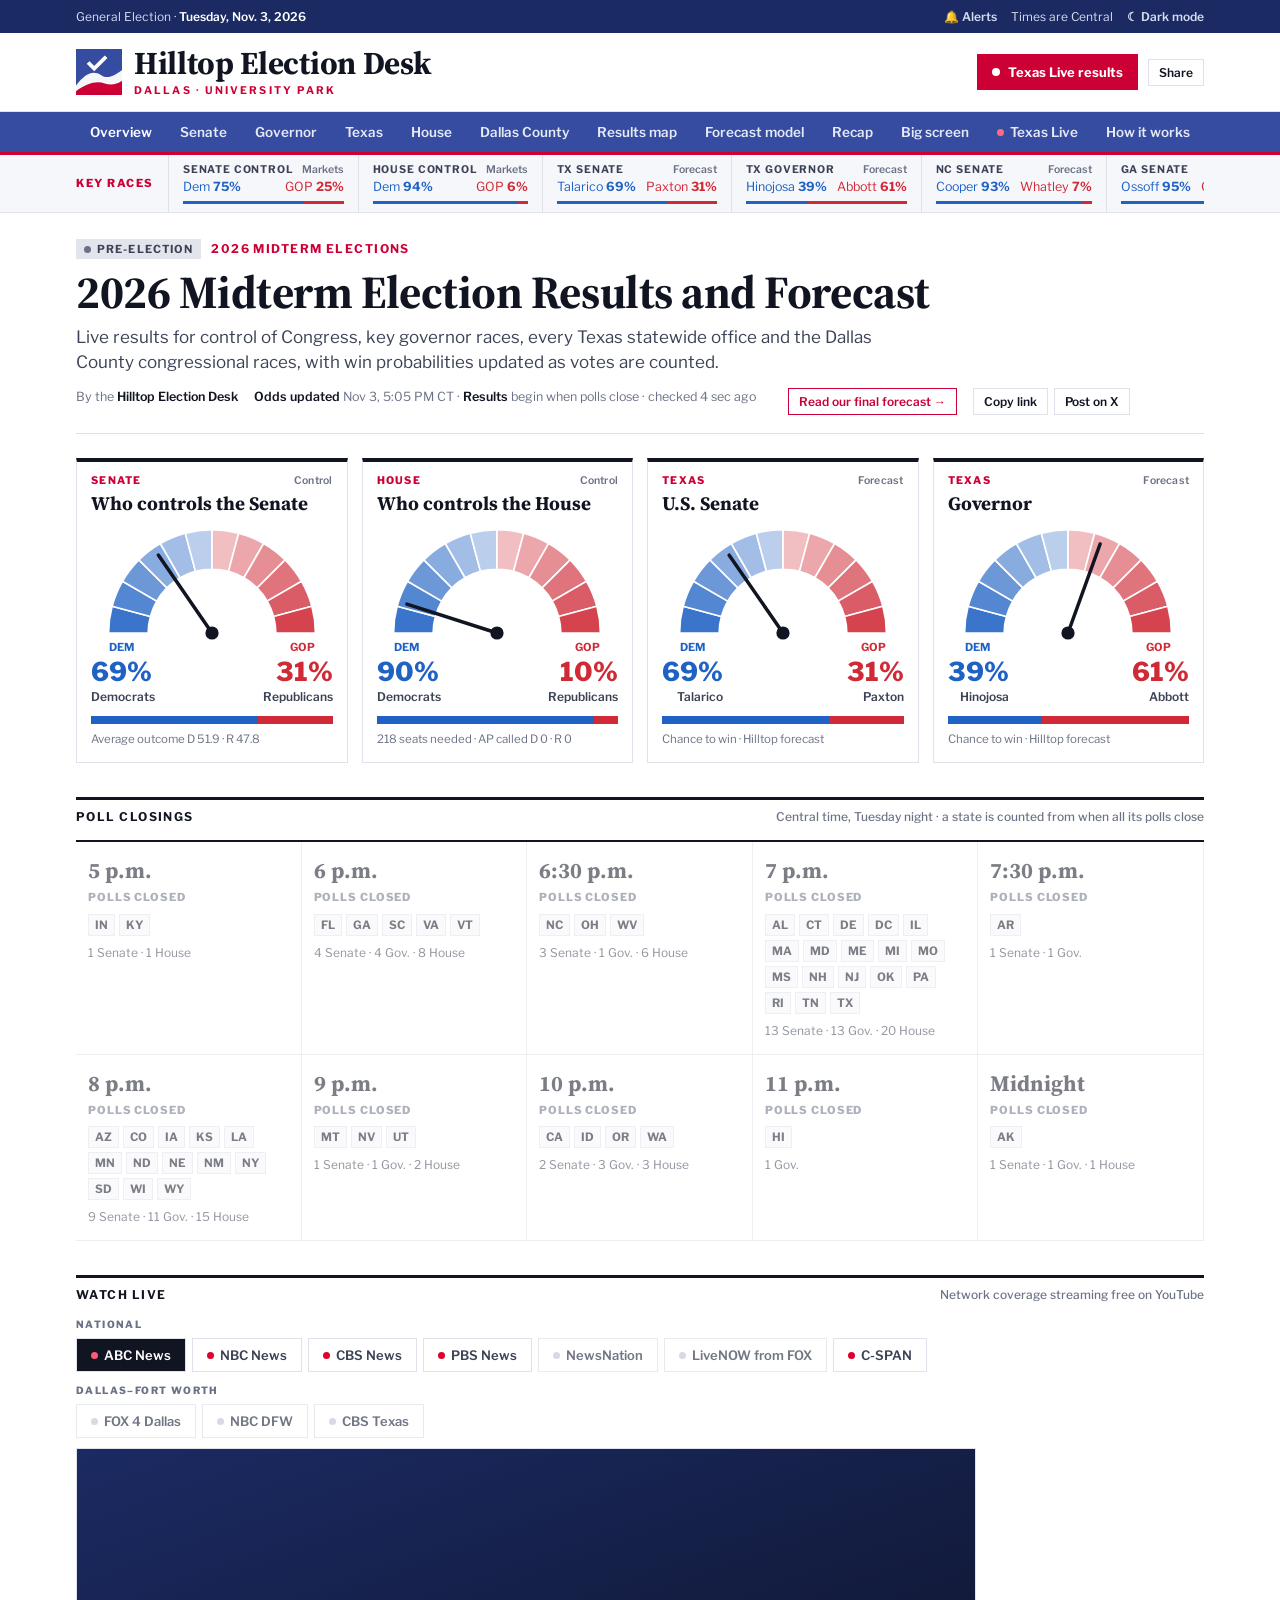
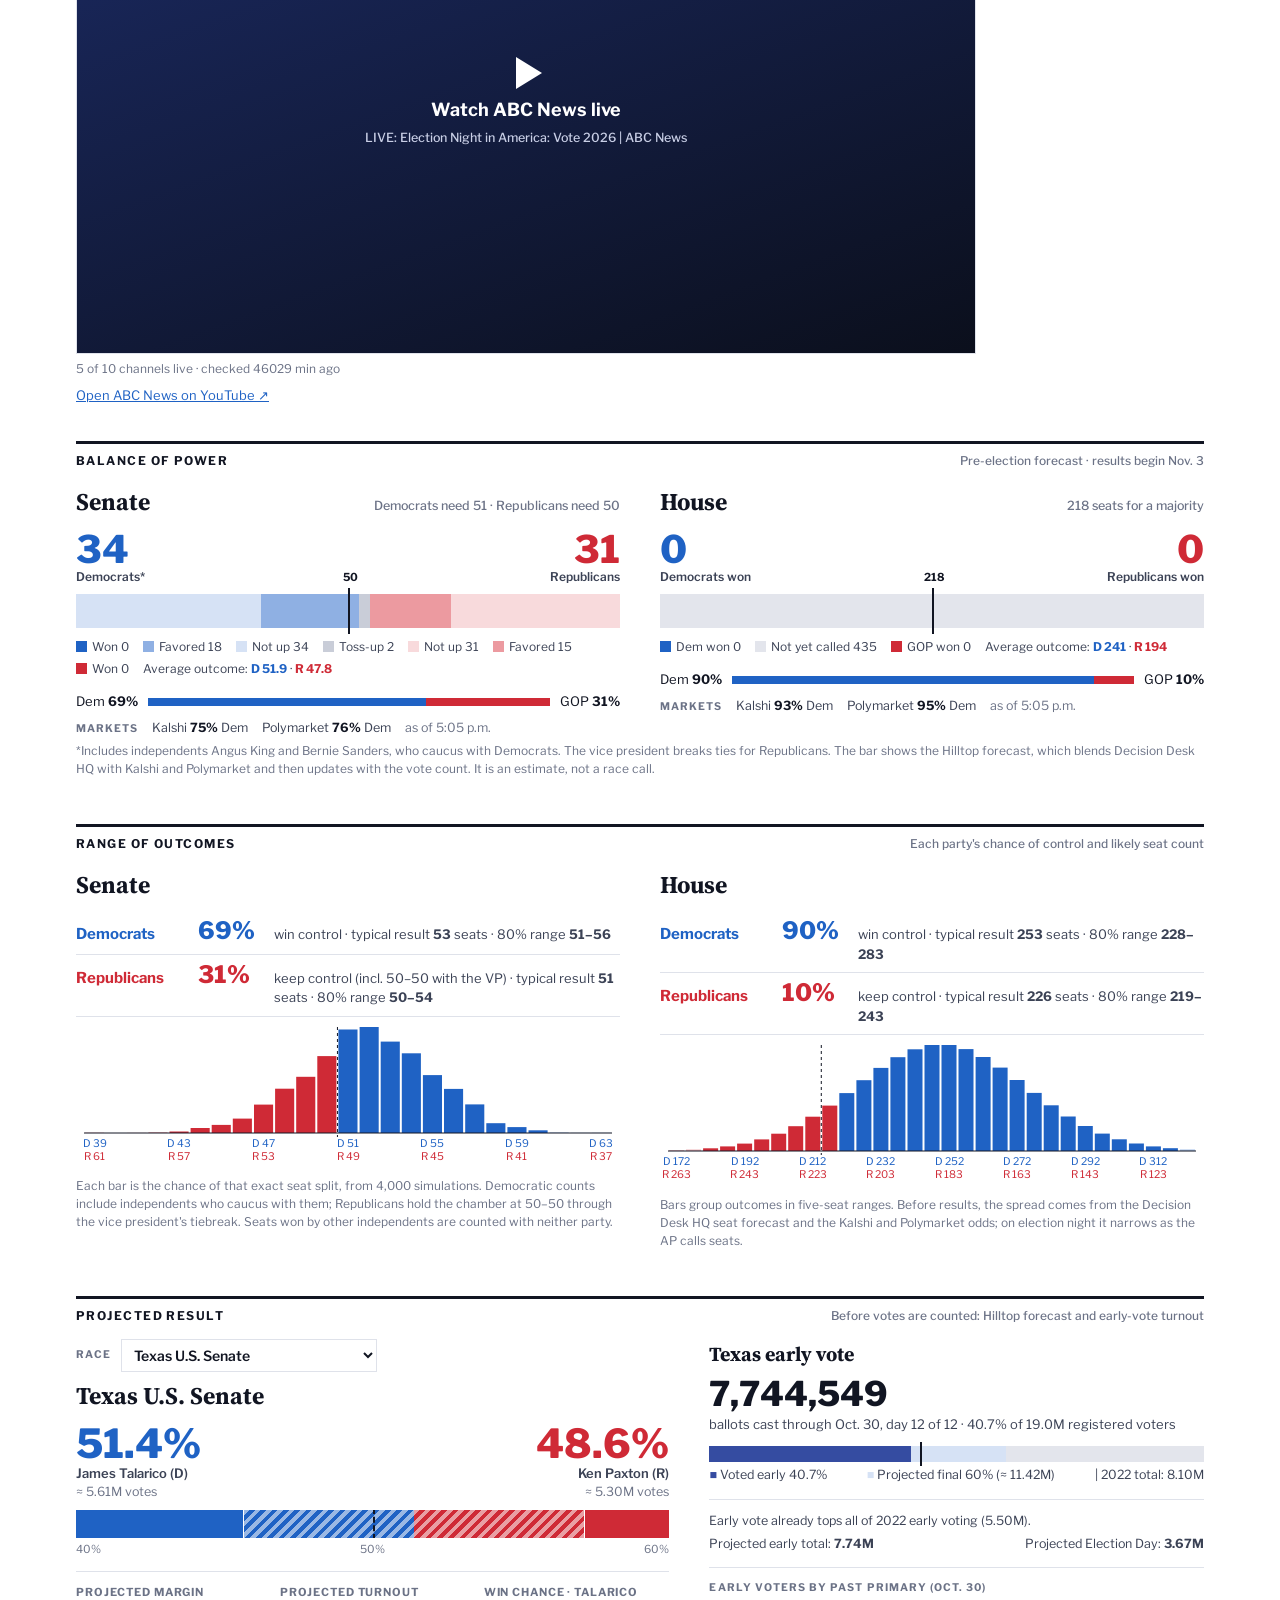
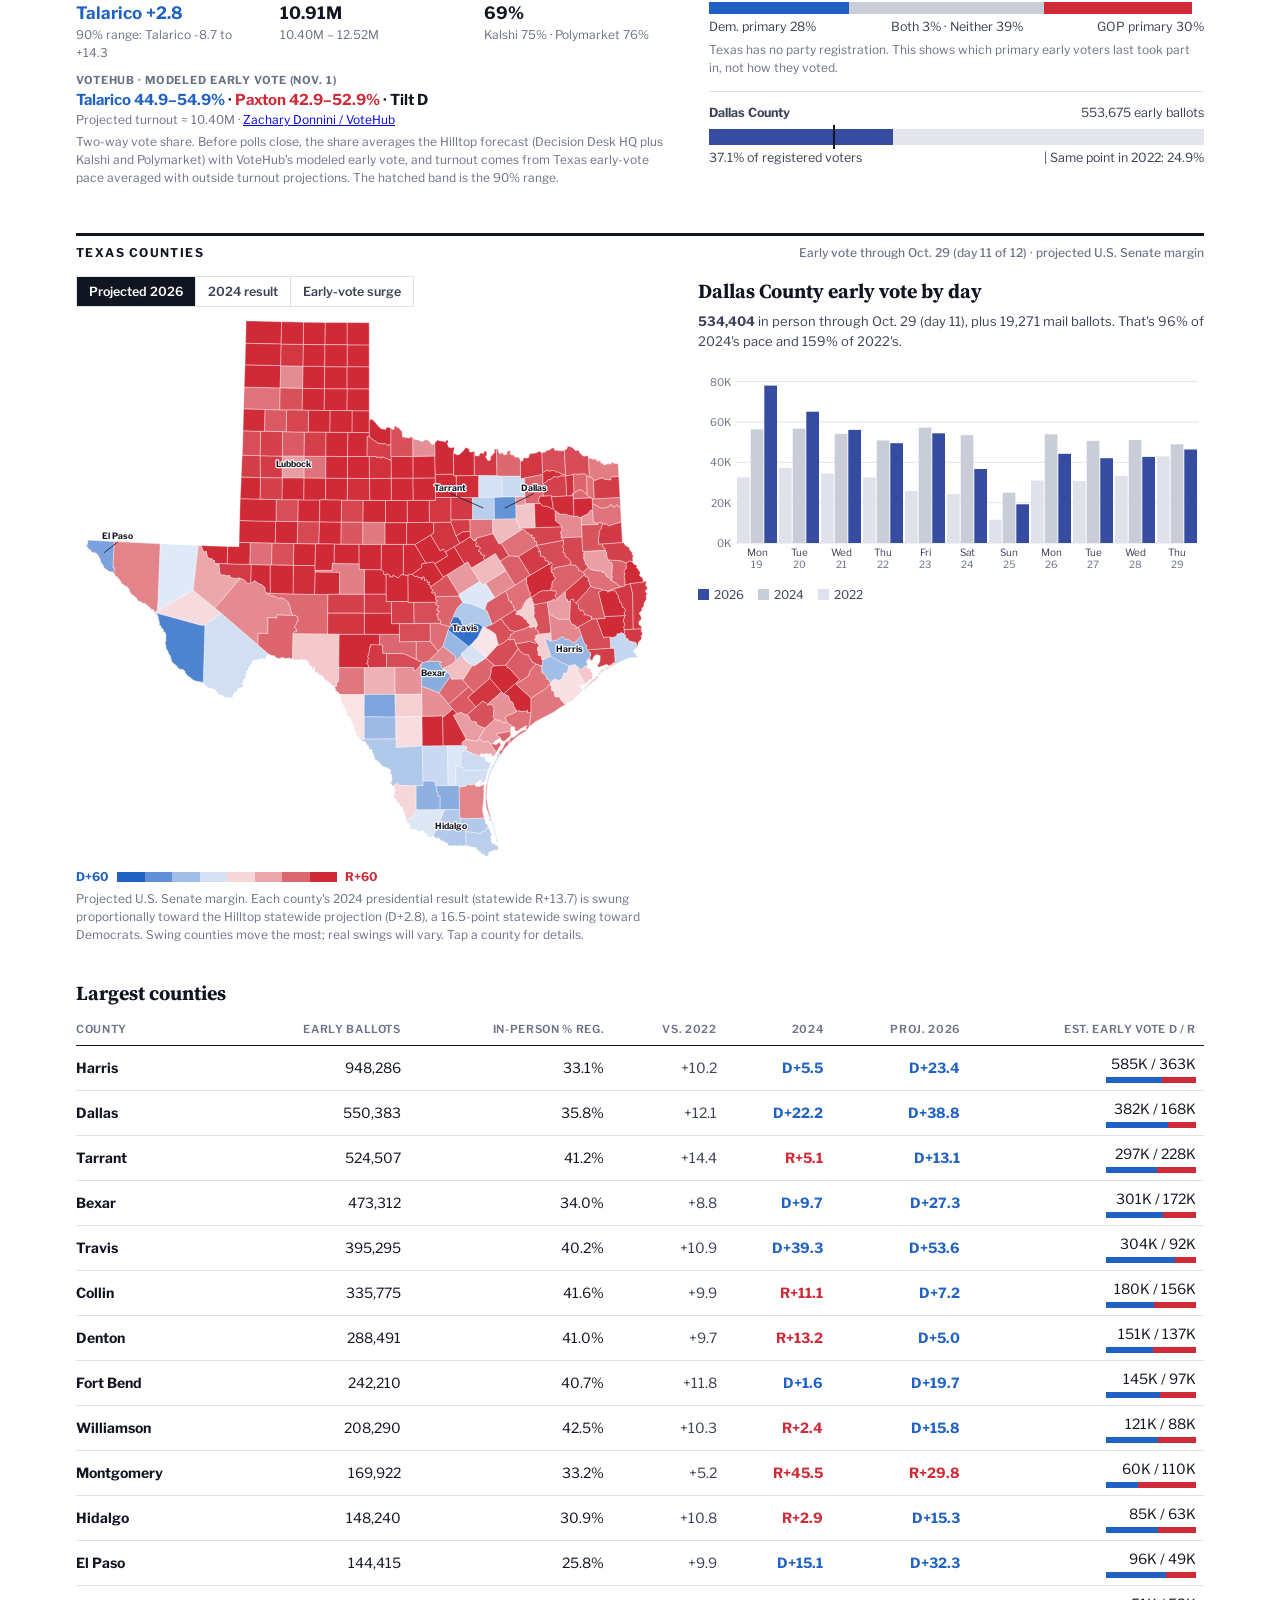
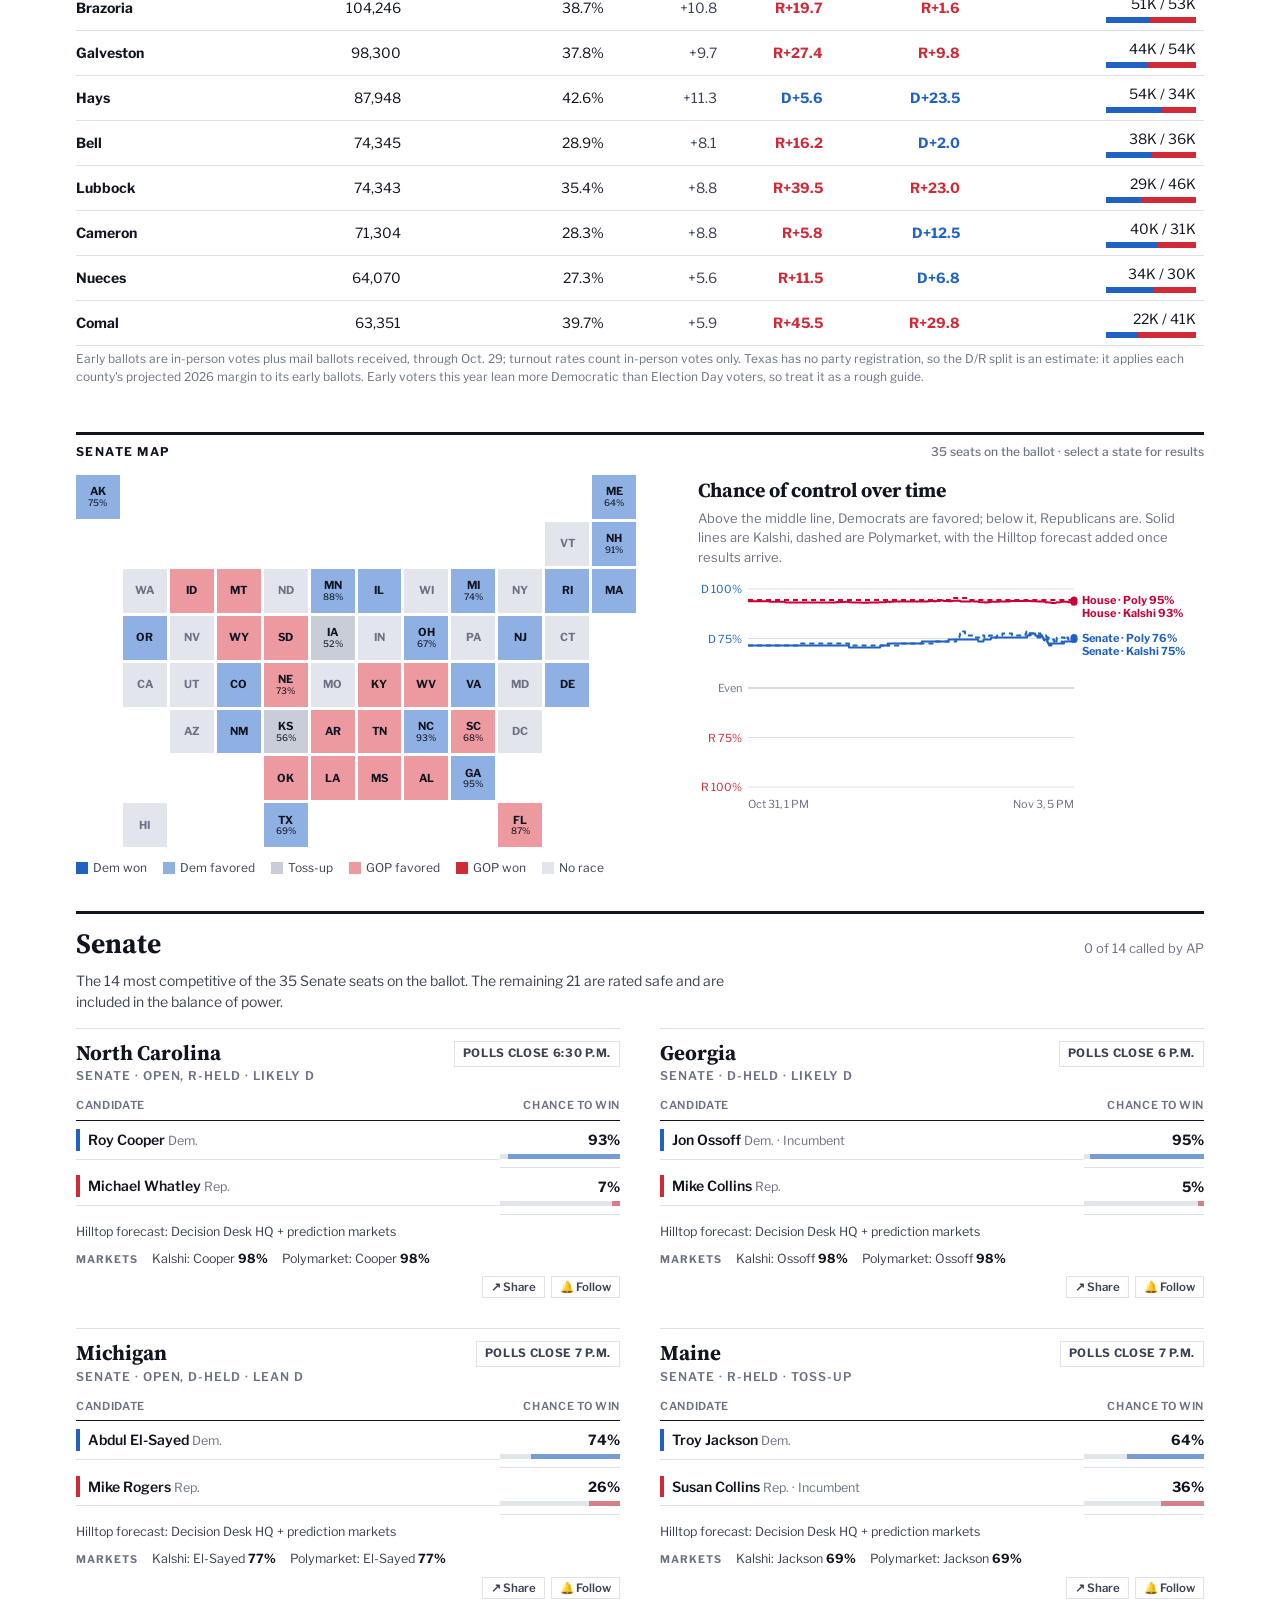
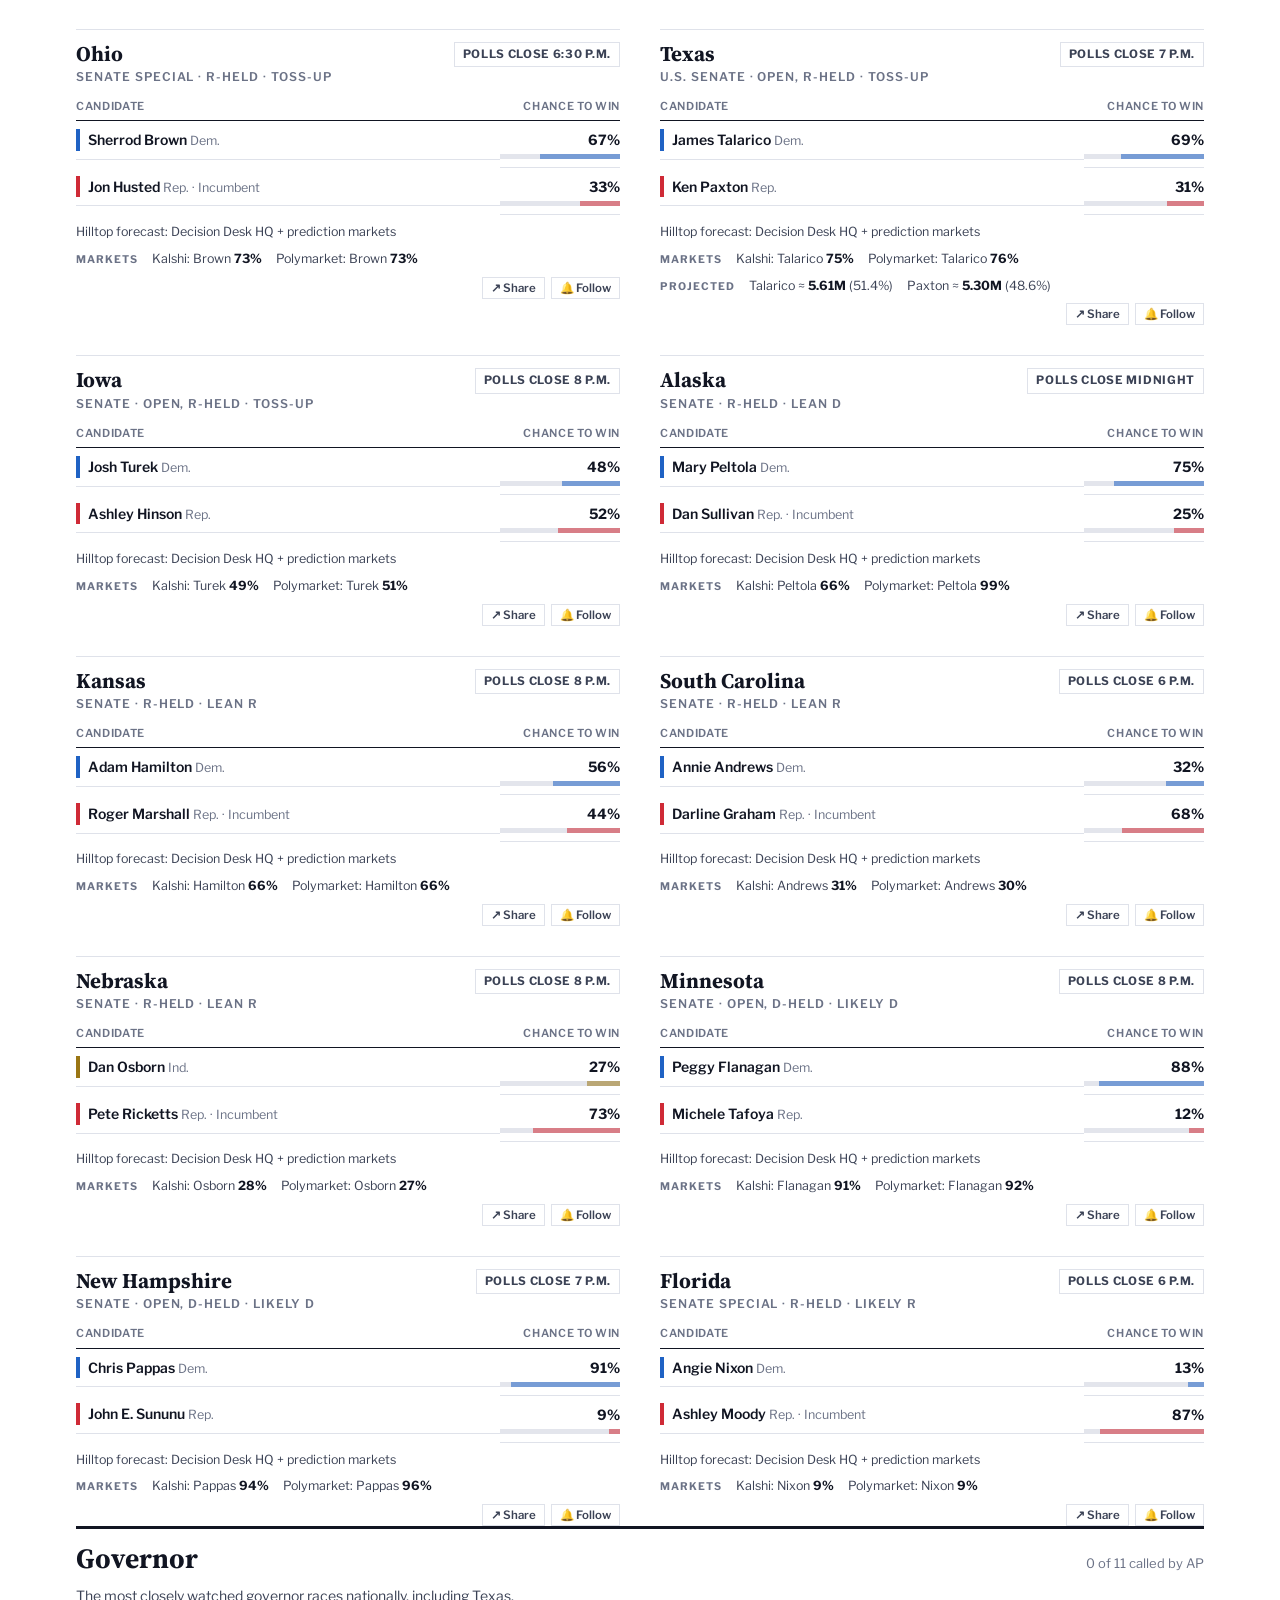
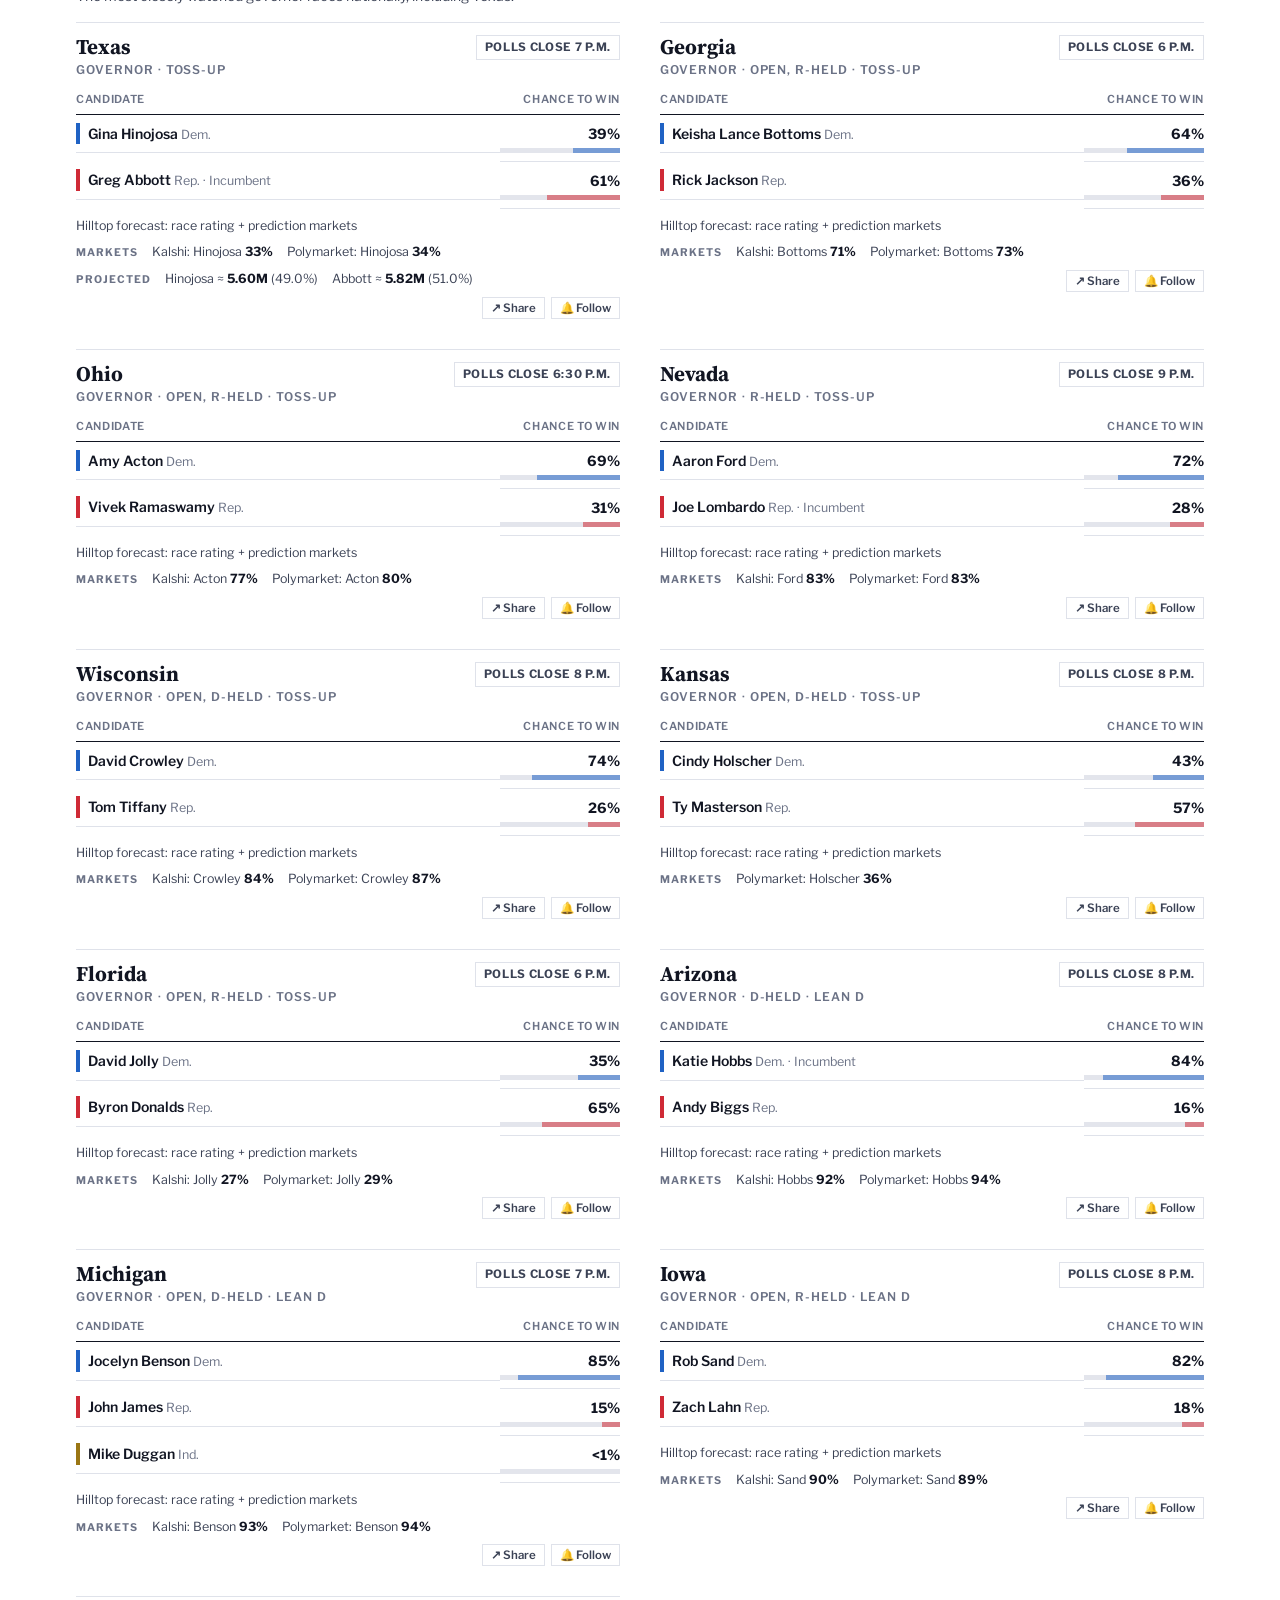
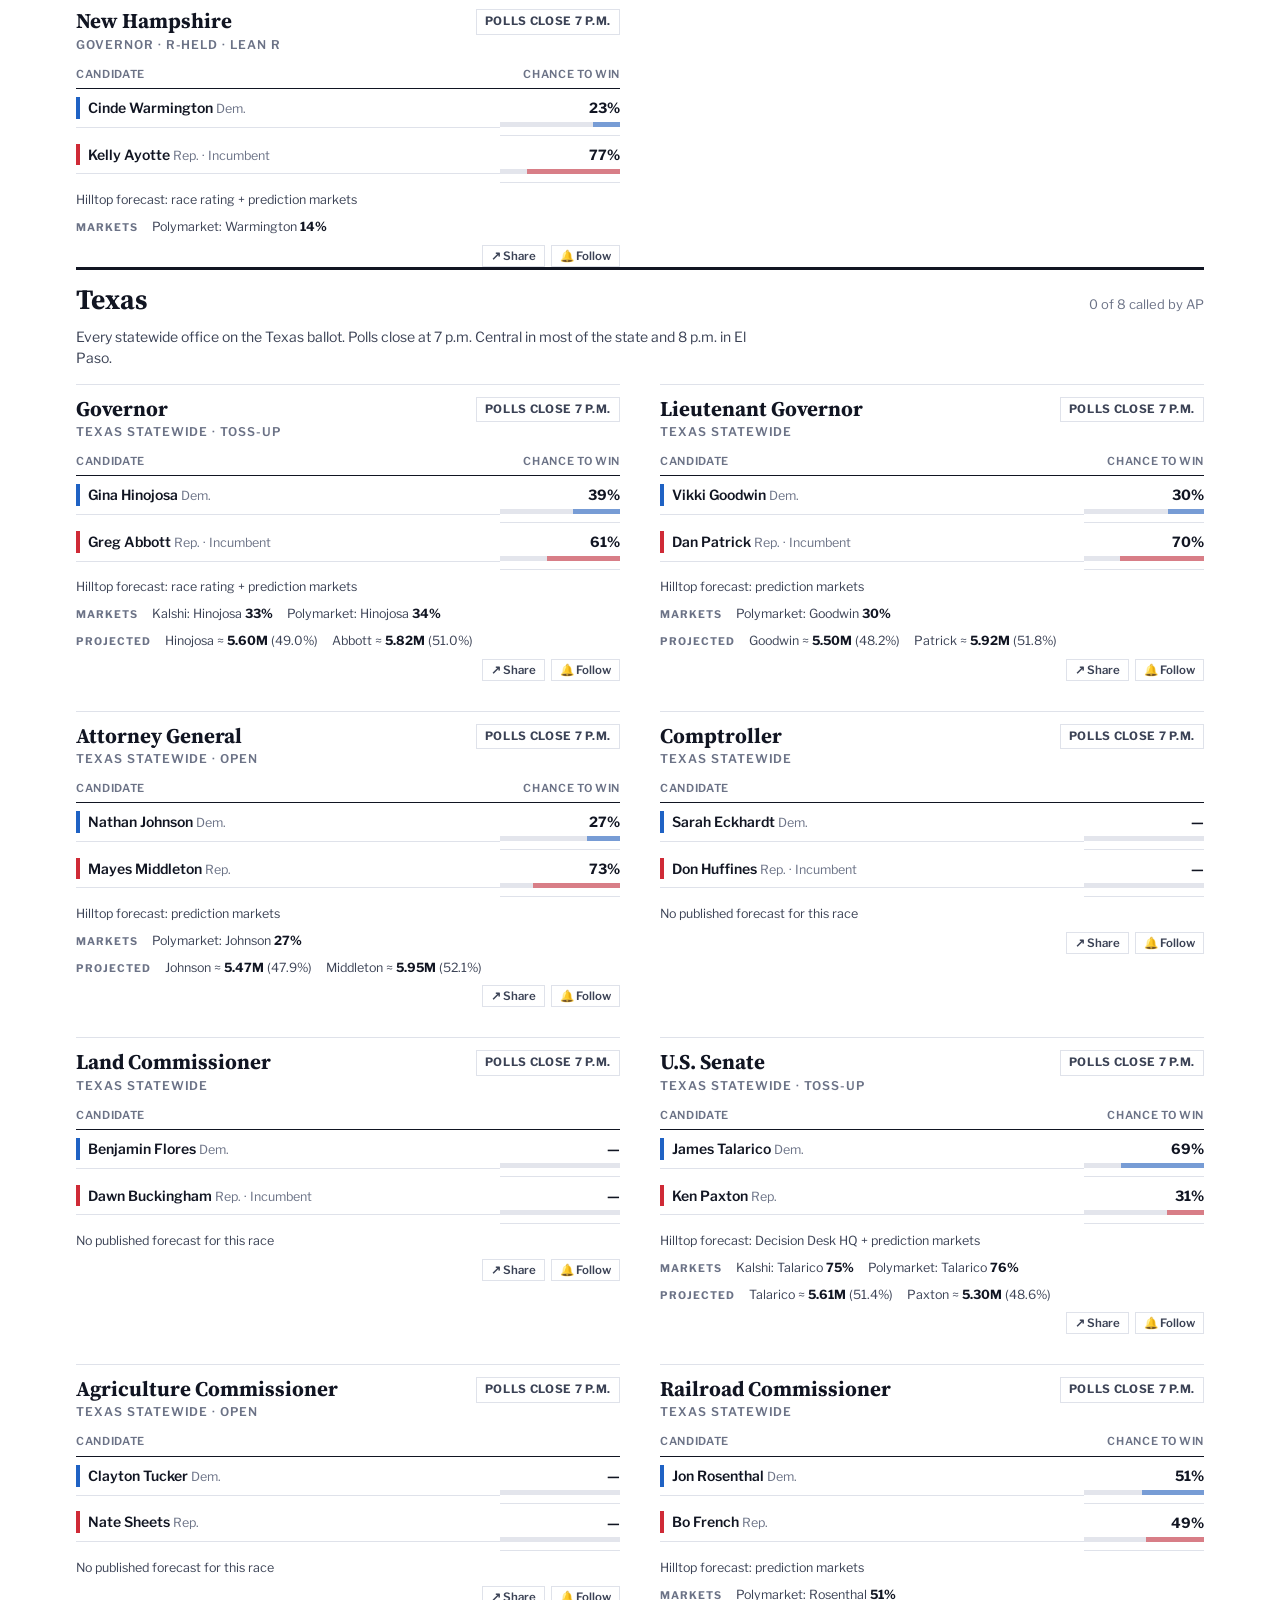
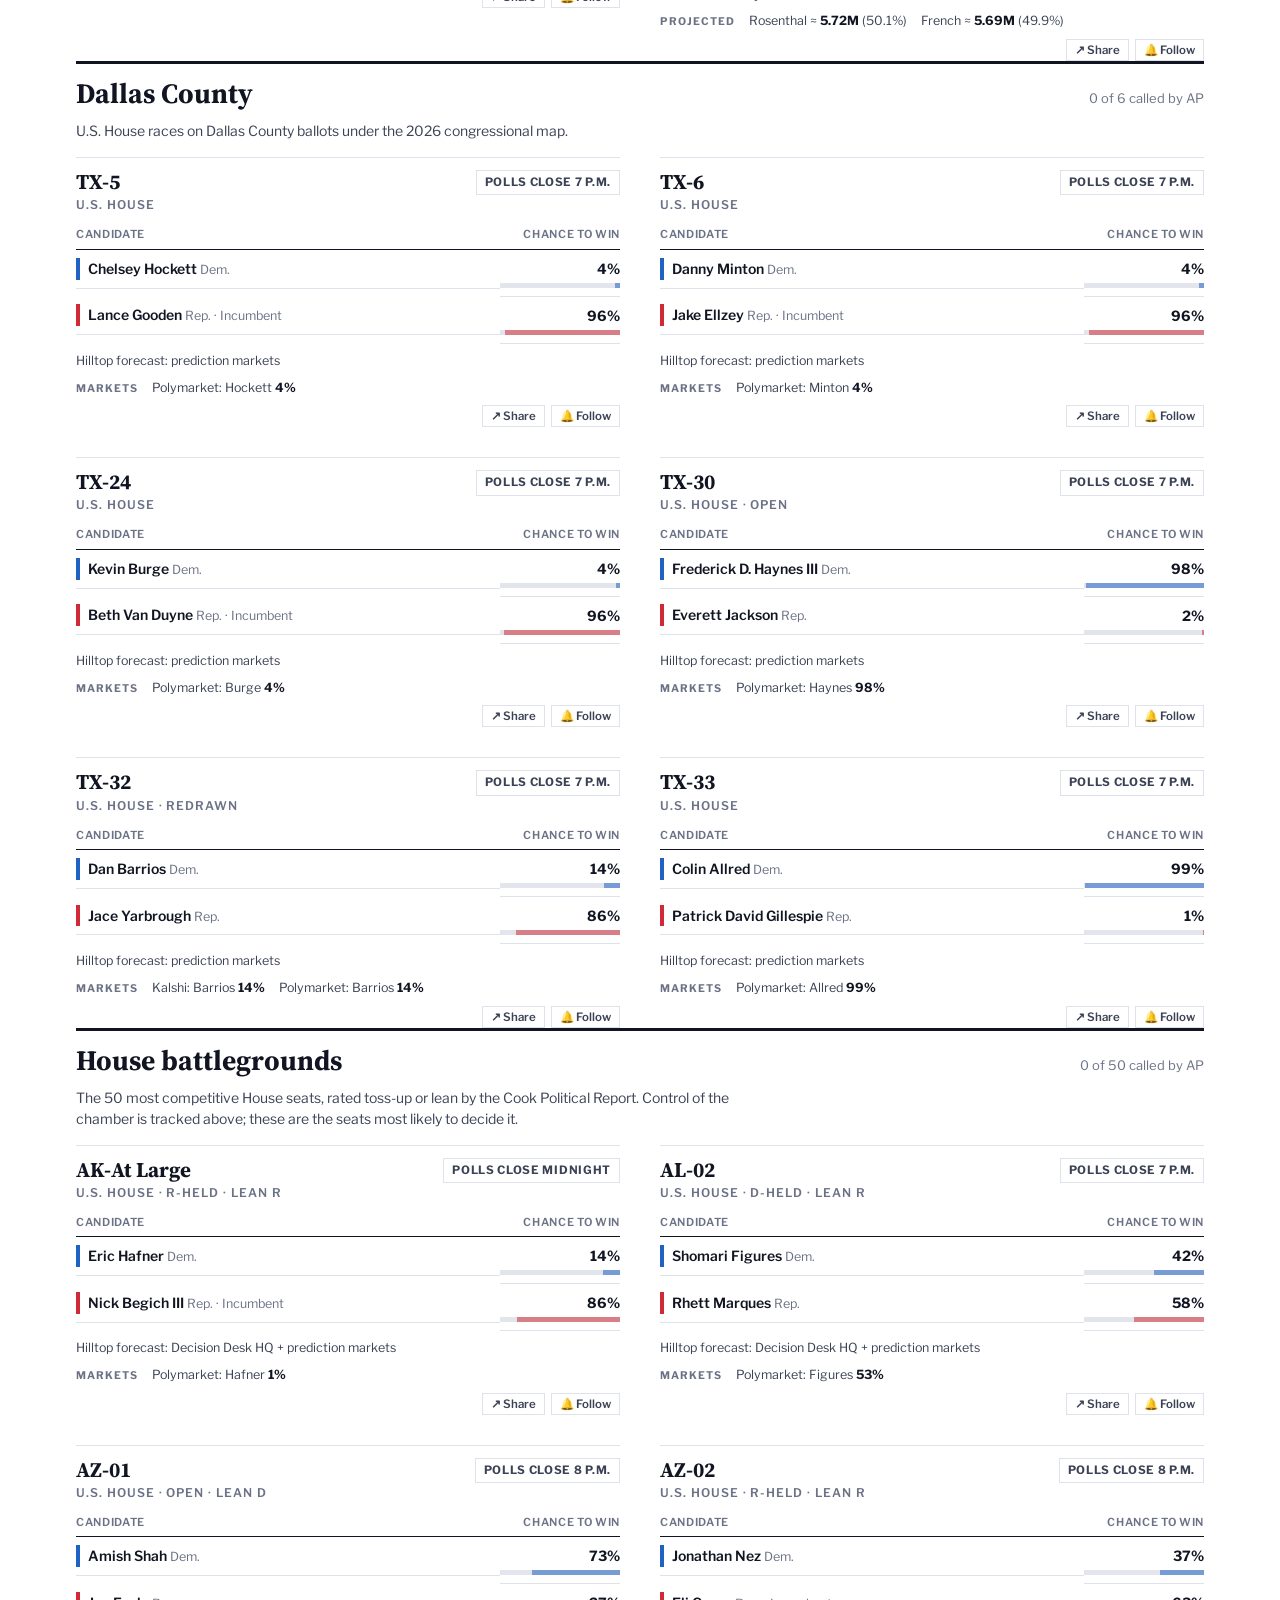
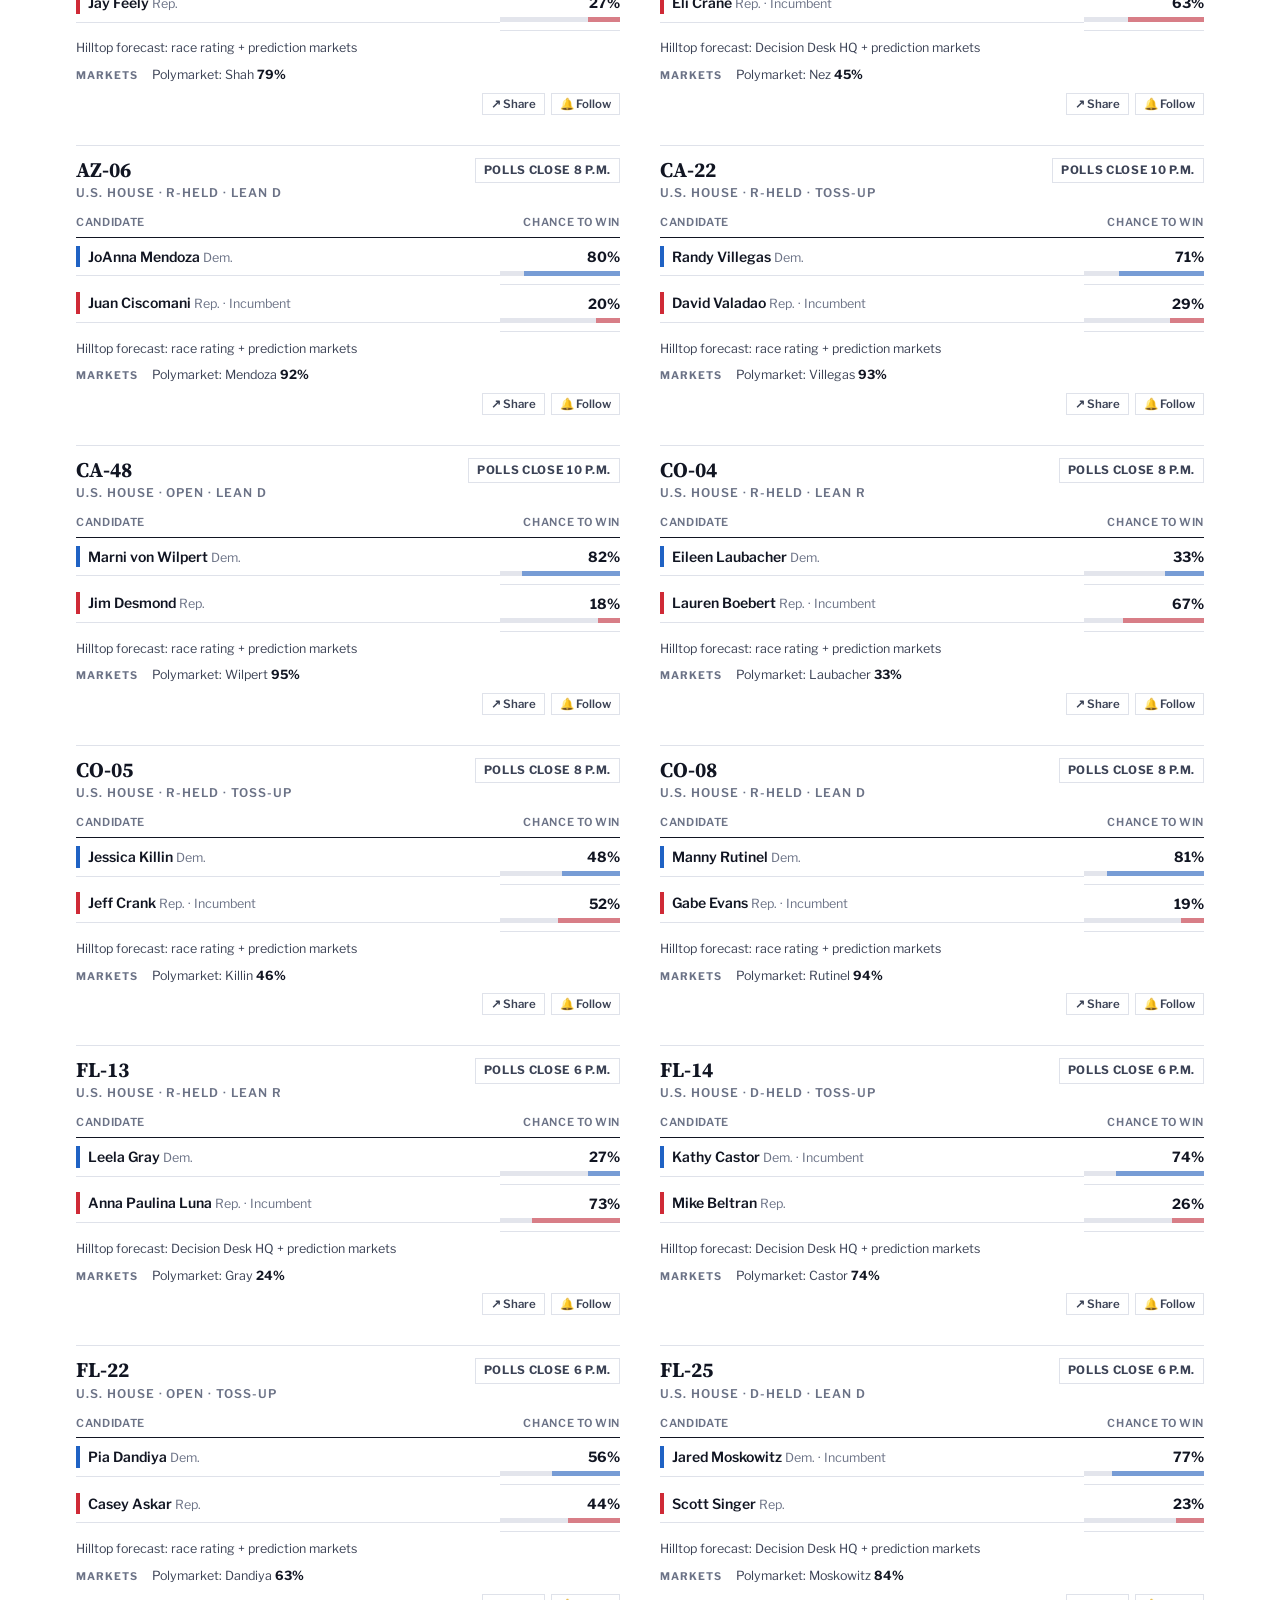
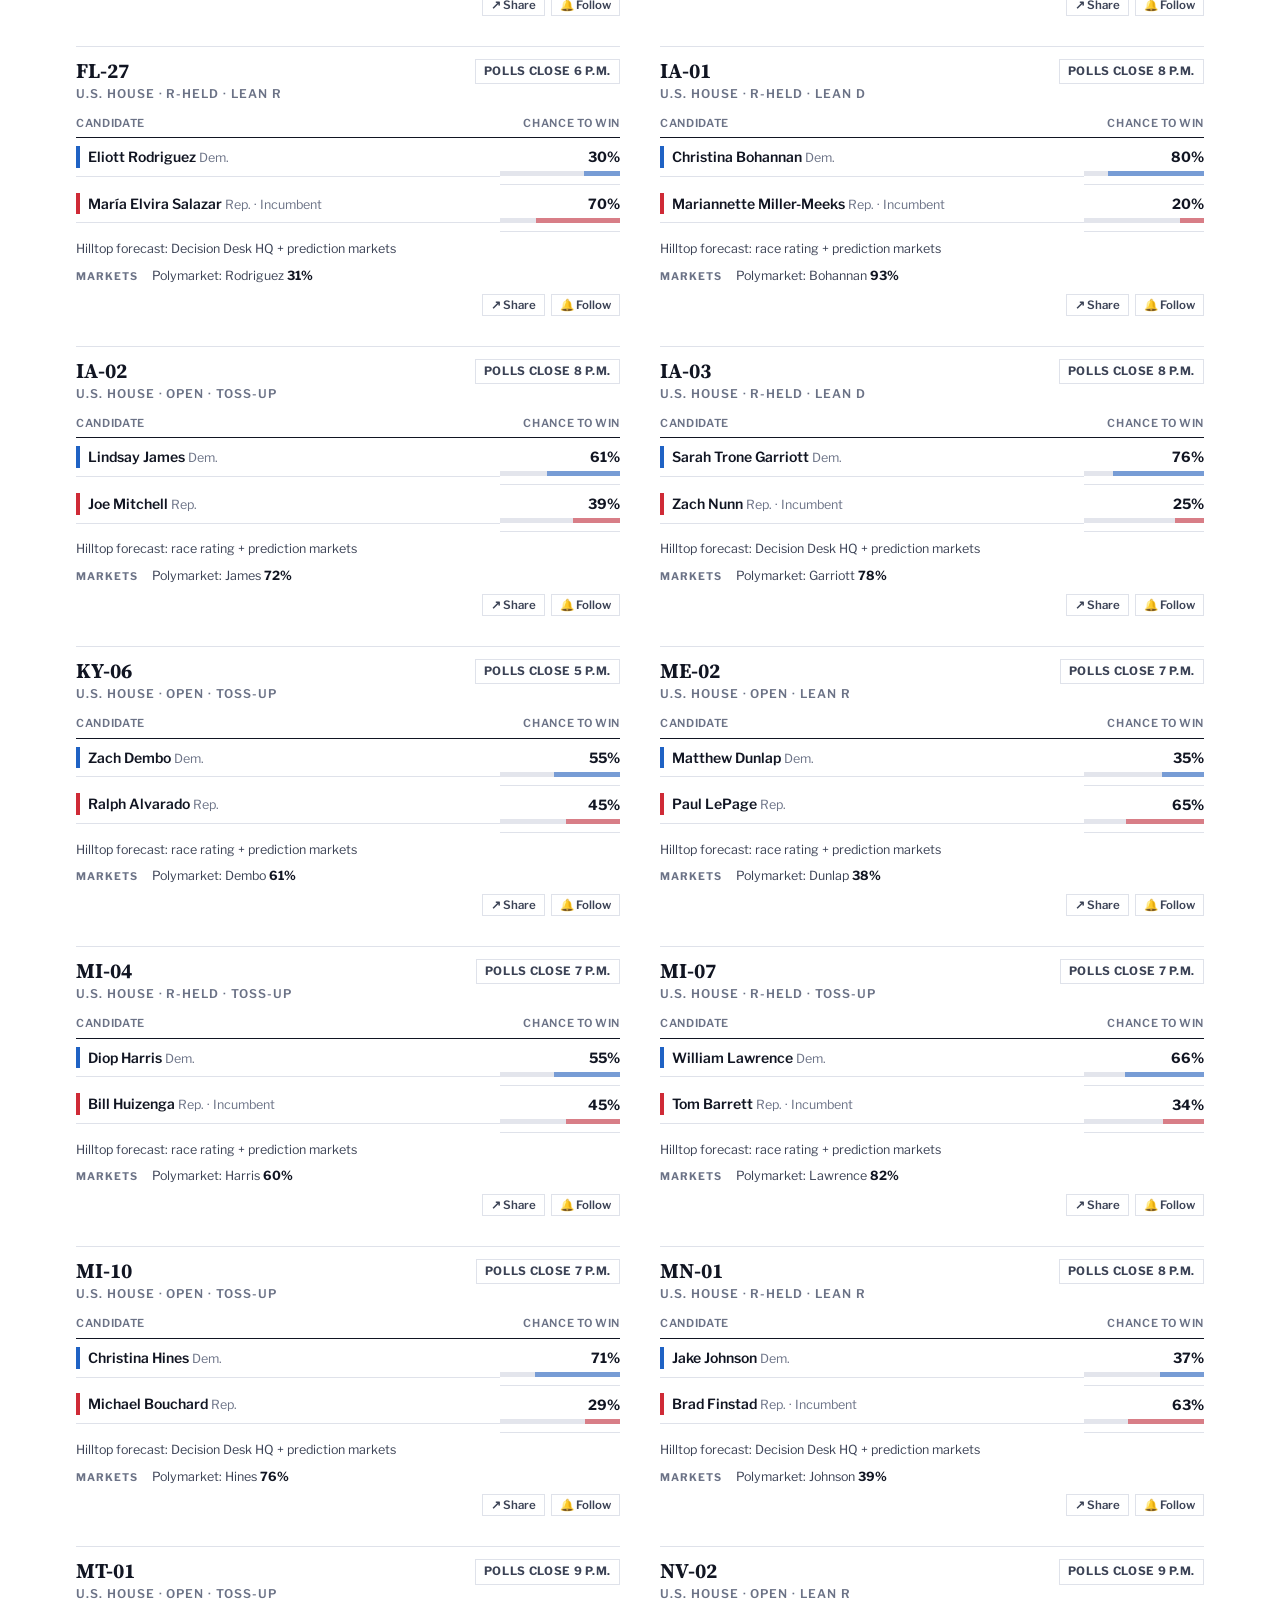
==== commit 2e771bd8: "National results: read AP (via NYT) directly in the browser every 30 seconds Co-Authored-By: Claude " ====
--- a/index.html
+++ b/index.html
@@ -2,7 +2,7 @@
 <html lang="en">
 <head>
 <meta charset="utf-8">
-<meta name="build" content="1793746517">
+<meta name="build" content="1793747199">
 <meta name="viewport" content="width=device-width,initial-scale=1,viewport-fit=cover">
 <title>Hilltop Election Desk · 2026 Midterm Results</title>
 <meta name="description" content="Live 2026 midterm results, win probabilities and prediction-market odds for Congress, governors, Texas and Dallas County.">
@@ -17,7 +17,7 @@
 <link rel="preconnect" href="https://fonts.googleapis.com">
 <link rel="preconnect" href="https://fonts.gstatic.com" crossorigin>
 <link rel="stylesheet" href="https://fonts.googleapis.com/css2?family=Libre+Franklin:wght@400;500;600;700;800&family=Source+Serif+4:opsz,wght@8..60,600;8..60,700&display=swap">
-<link rel="stylesheet" href="assets/styles.css?v=1793746517">
+<link rel="stylesheet" href="assets/styles.css?v=1793747199">
 <style>body{margin:0}</style>
 </head>
 <body>
@@ -195,7 +195,8 @@
     <div class="legal"><span>© 2026 Hilltop Election Desk. An independent project, not affiliated with Southern Methodist University.</span><span>Win chances are estimates, not race calls. Official winners are called by the Associated Press.</span></div>
   </div>
 </footer>
-<script src="assets/chrome.js?v=1793746517"></script>
-<script src="assets/app.js?v=1793746517"></script>
+<script src="assets/chrome.js?v=1793747199"></script>
+<script src="assets/apdirect.js?v=1793747199"></script>
+<script src="assets/app.js?v=1793747199"></script>
 </body>
 </html>
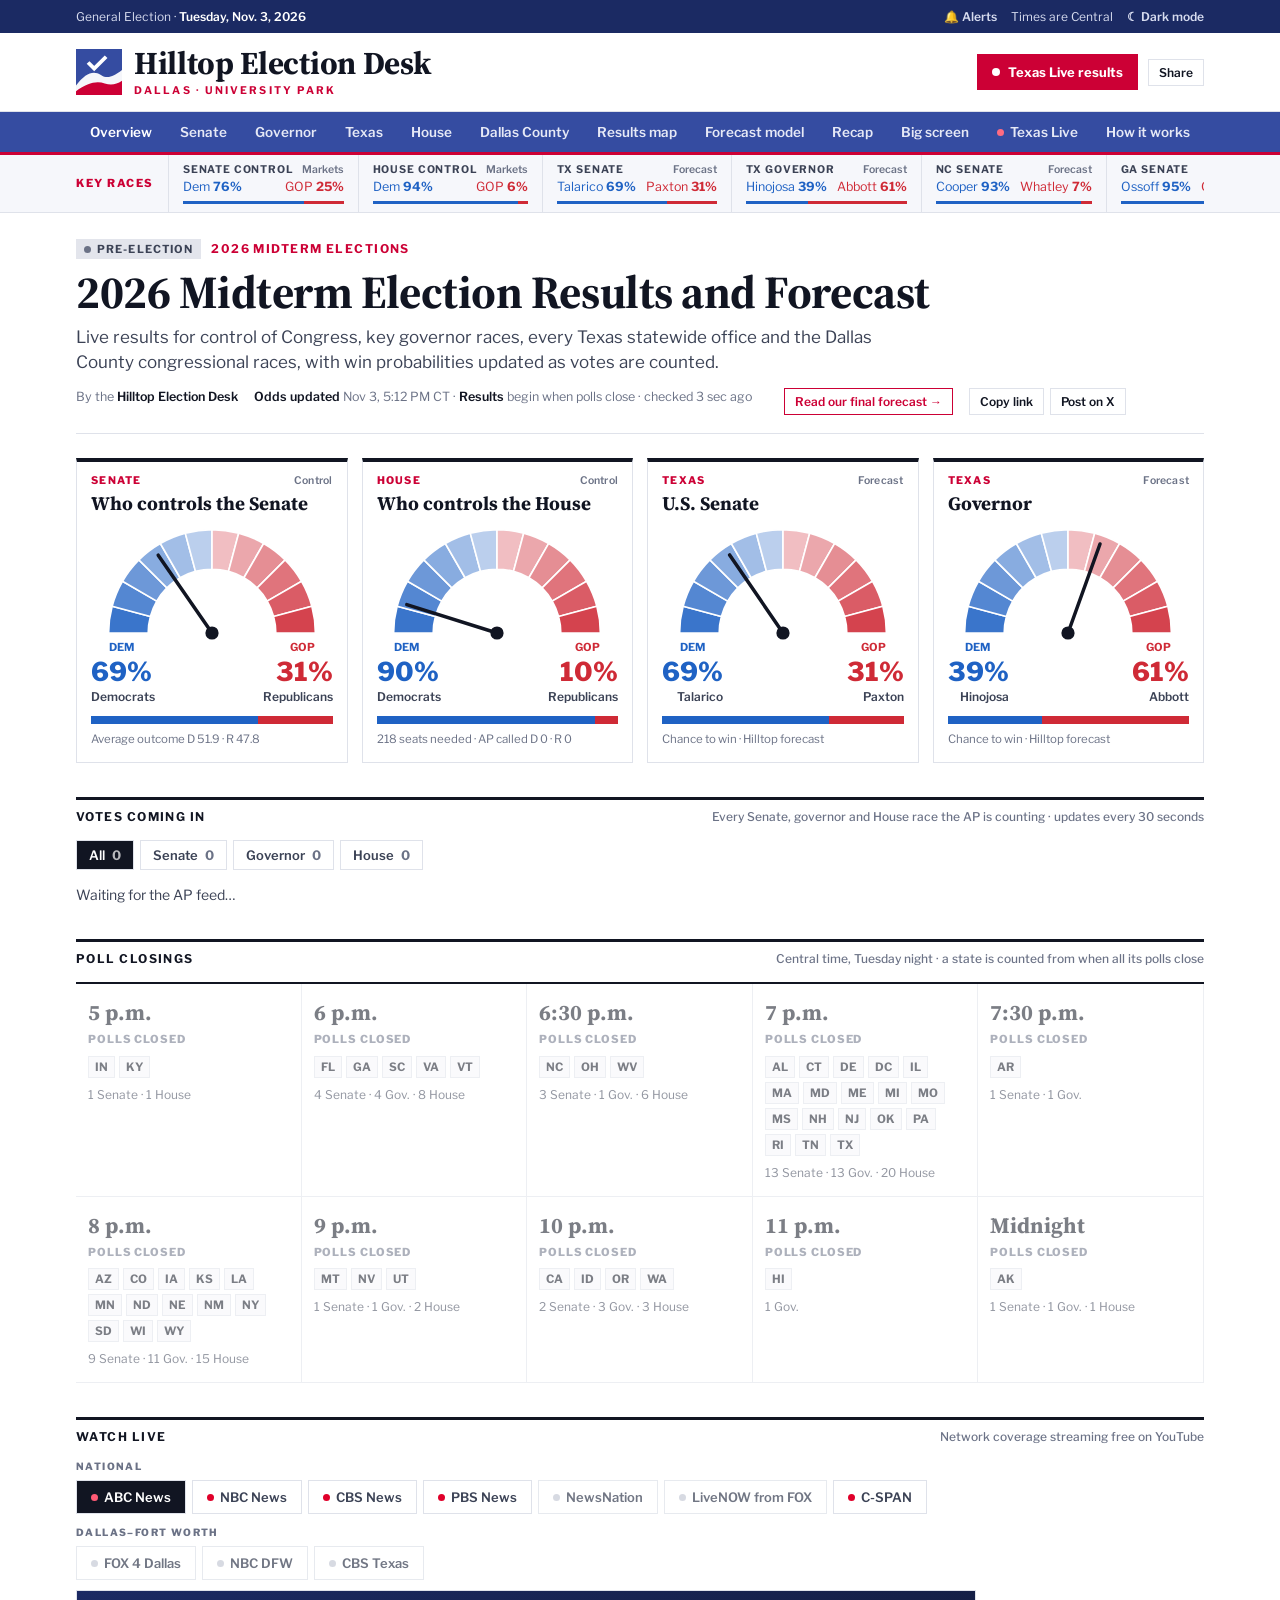
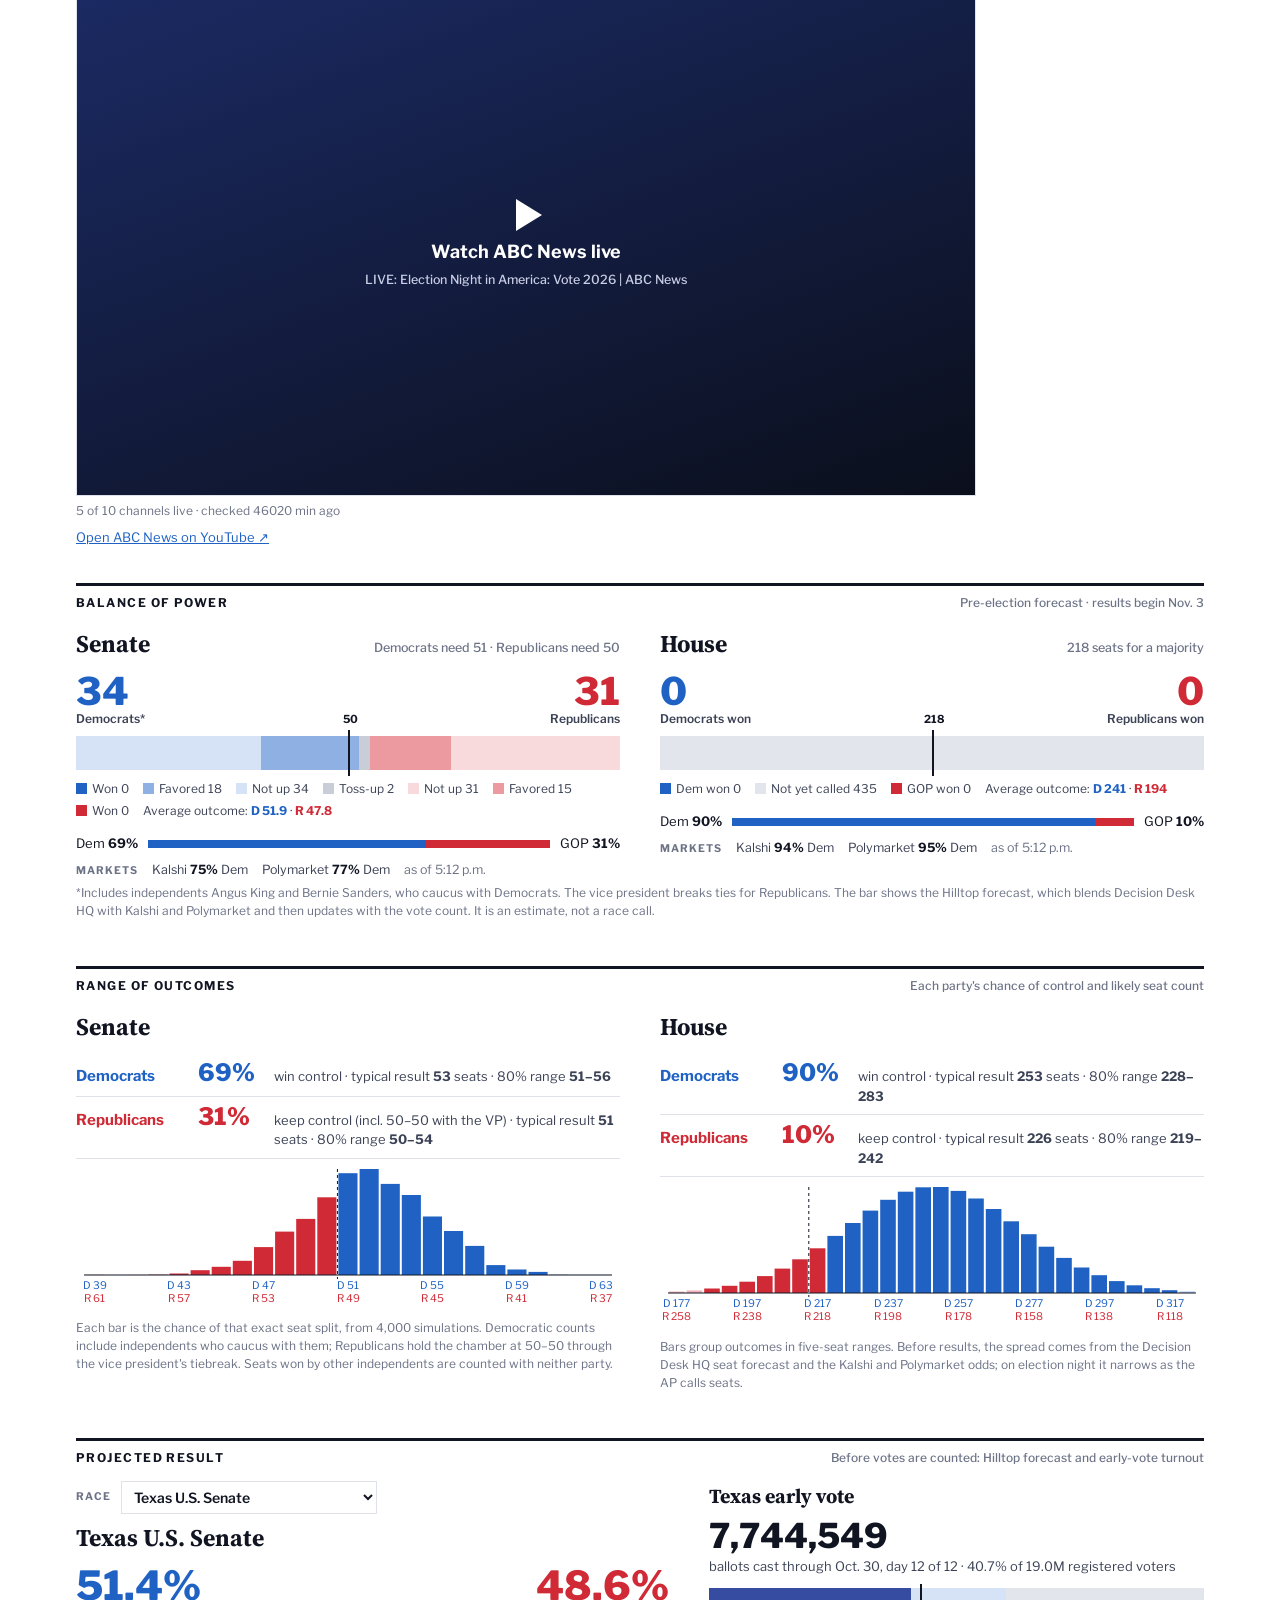
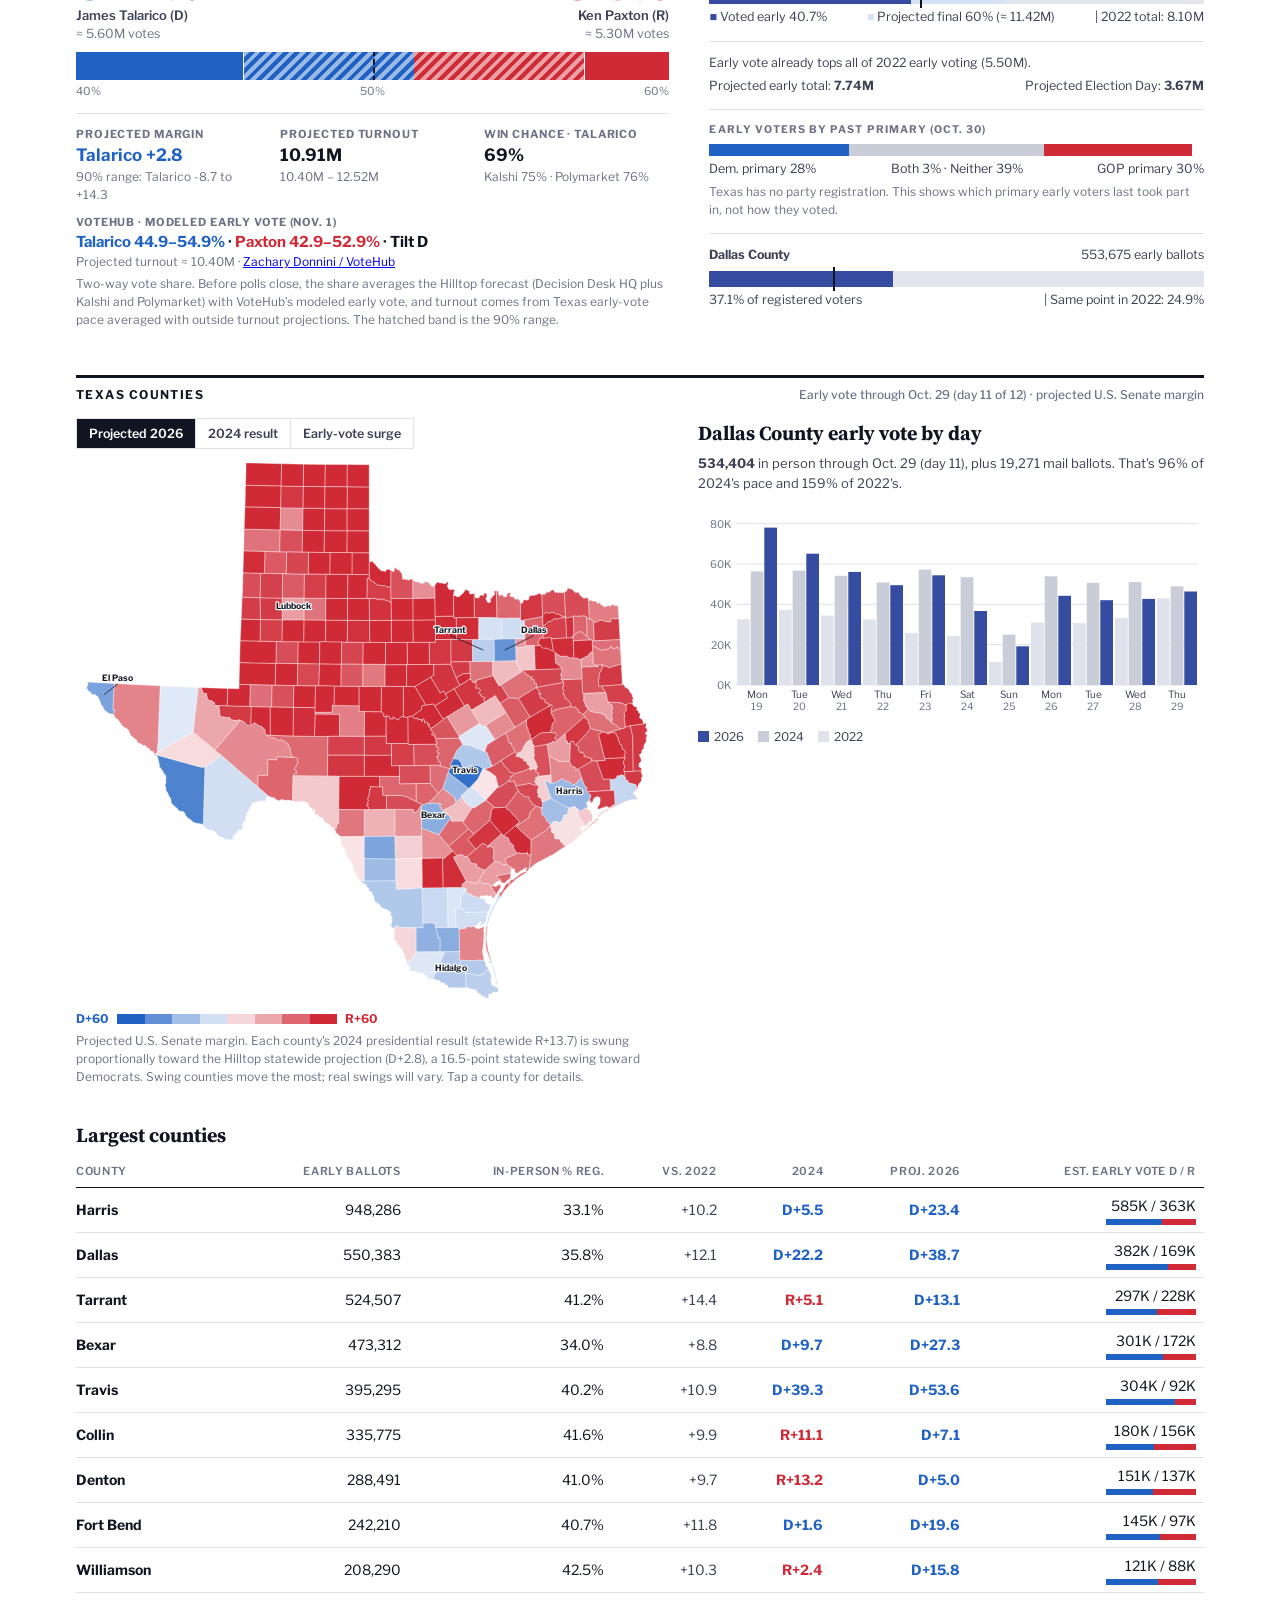
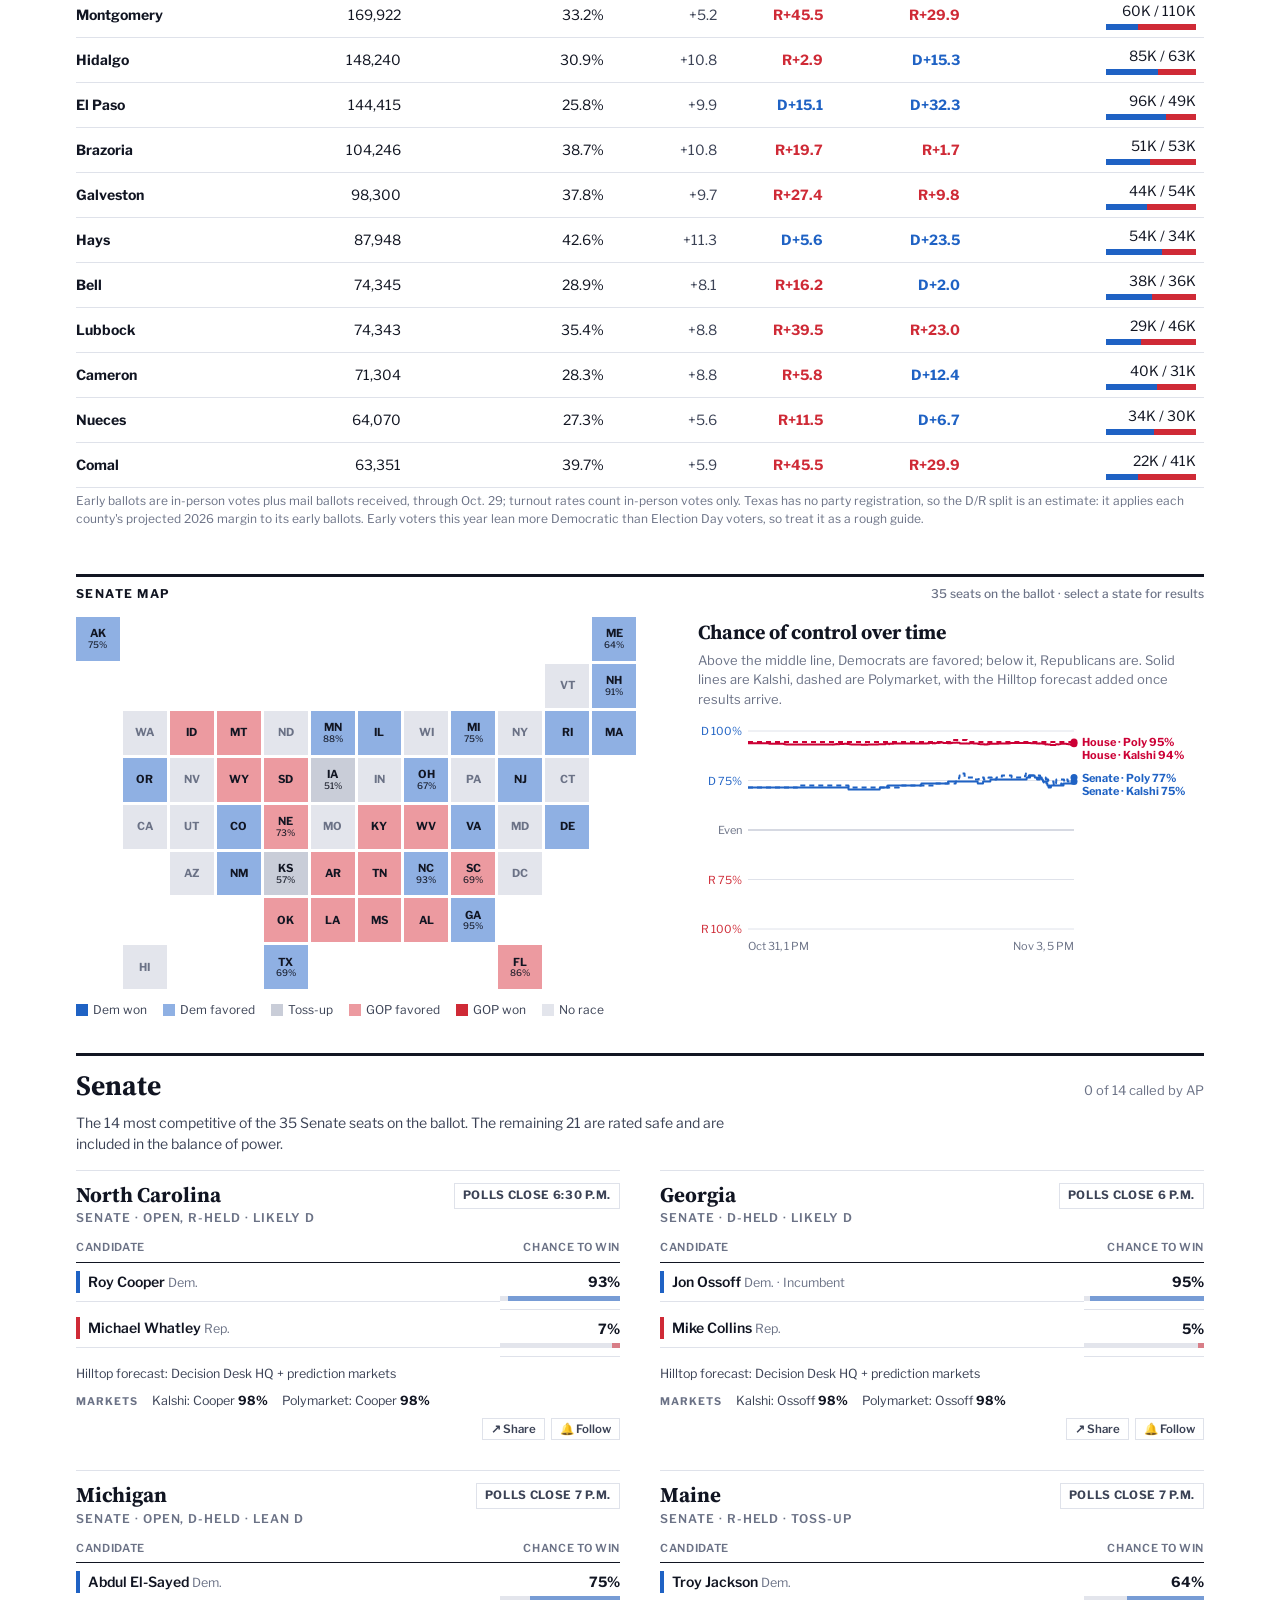
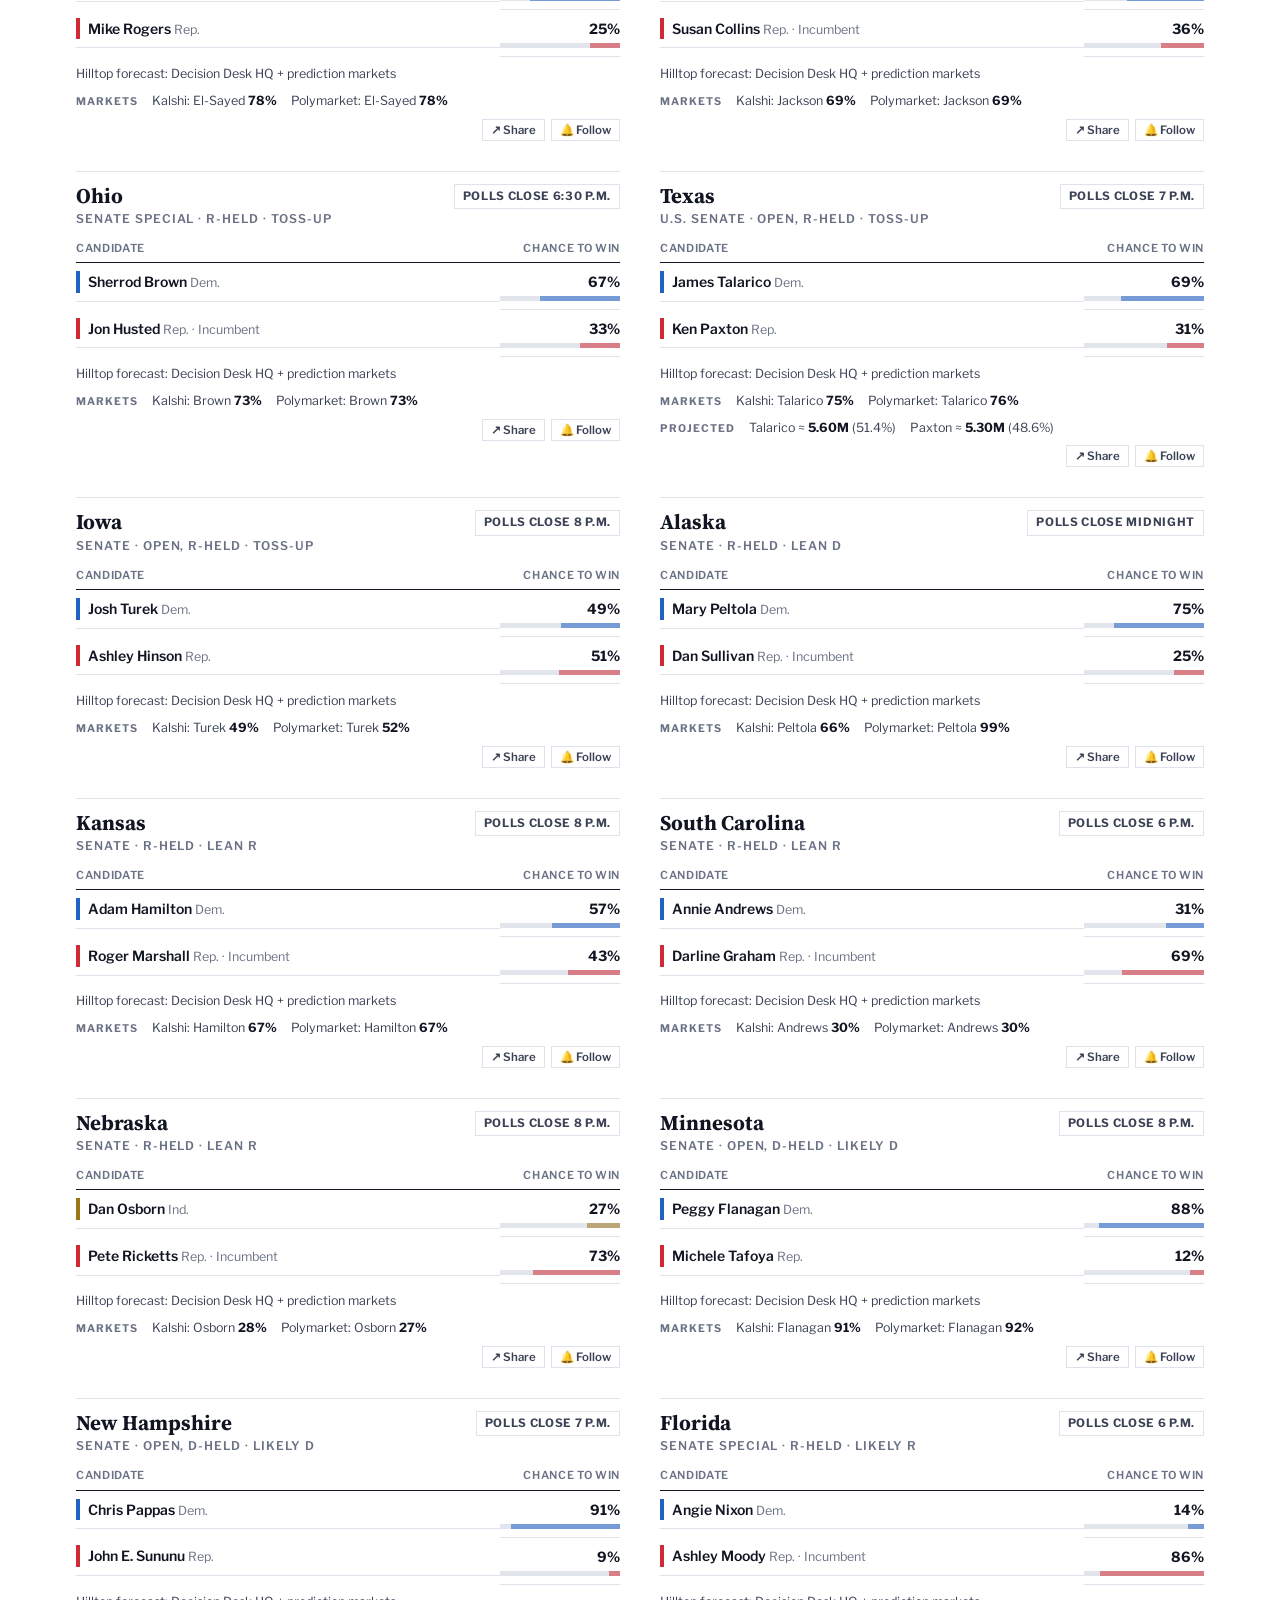
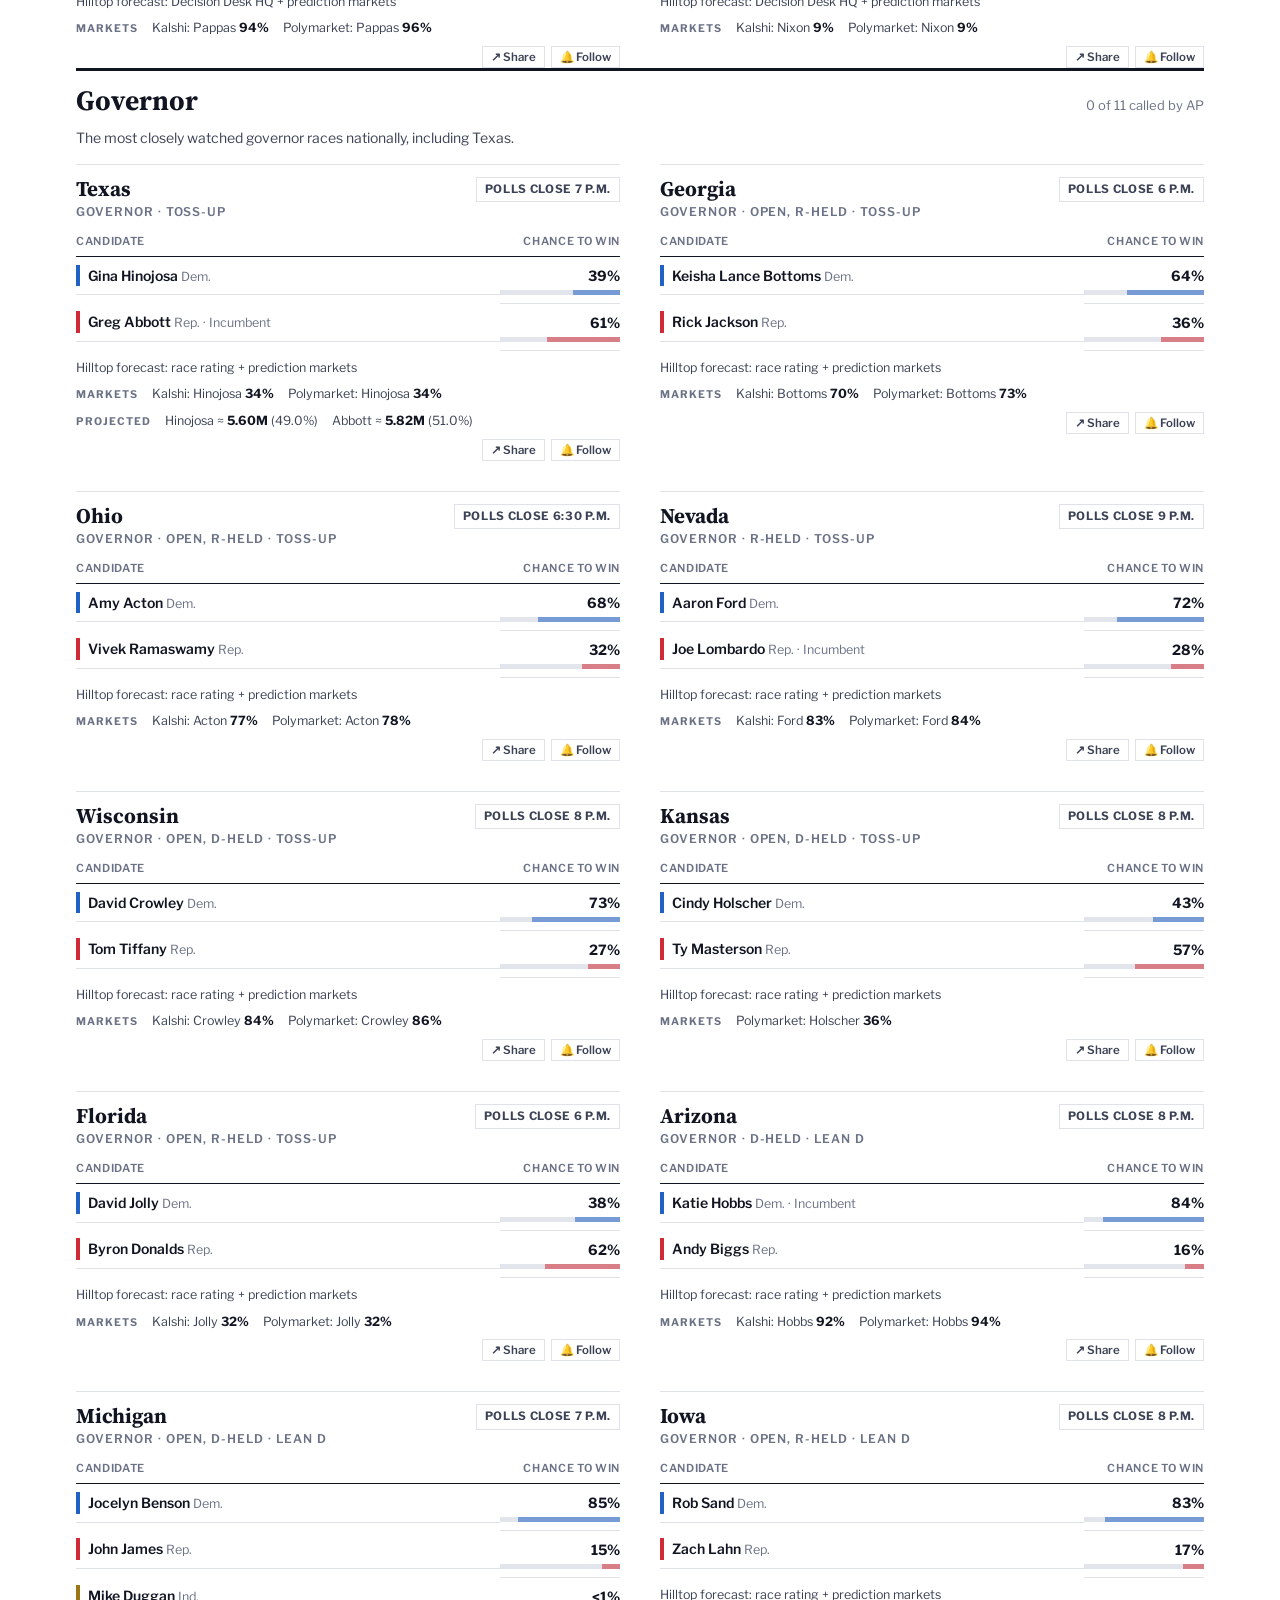
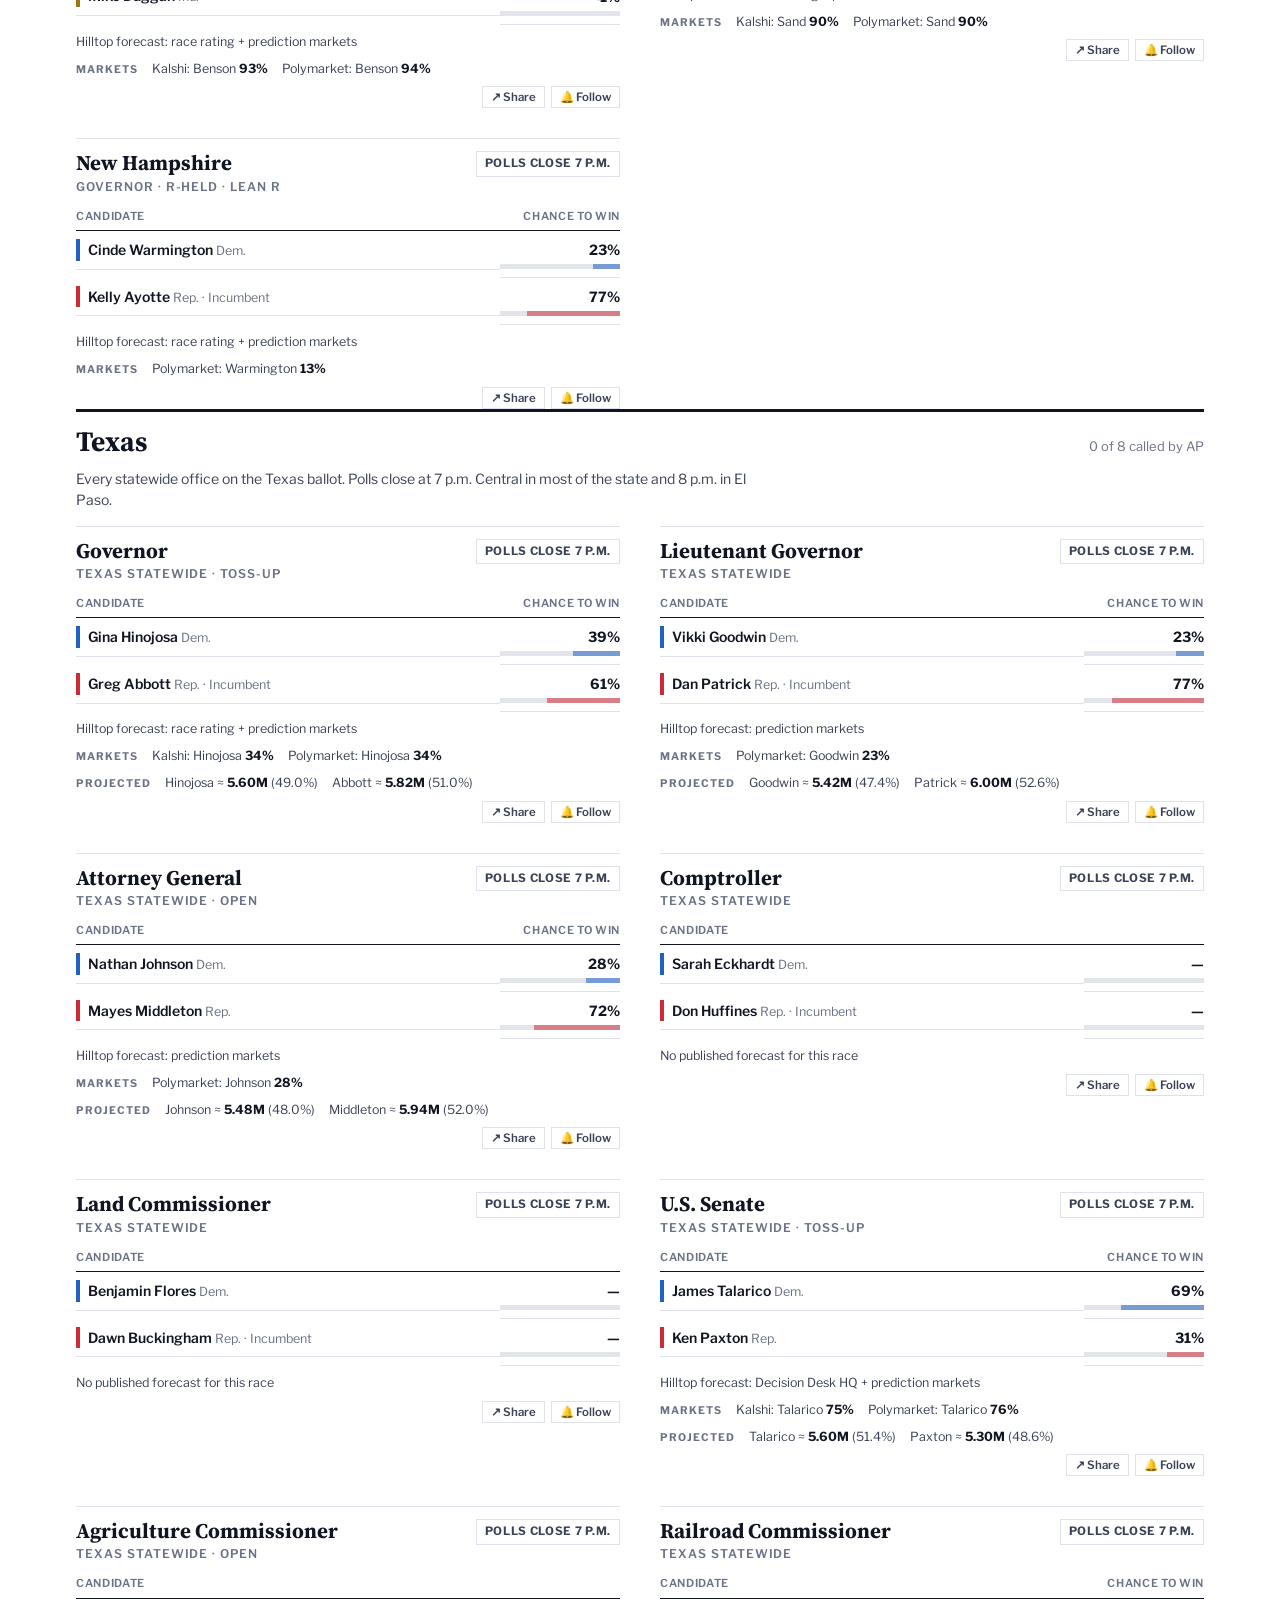
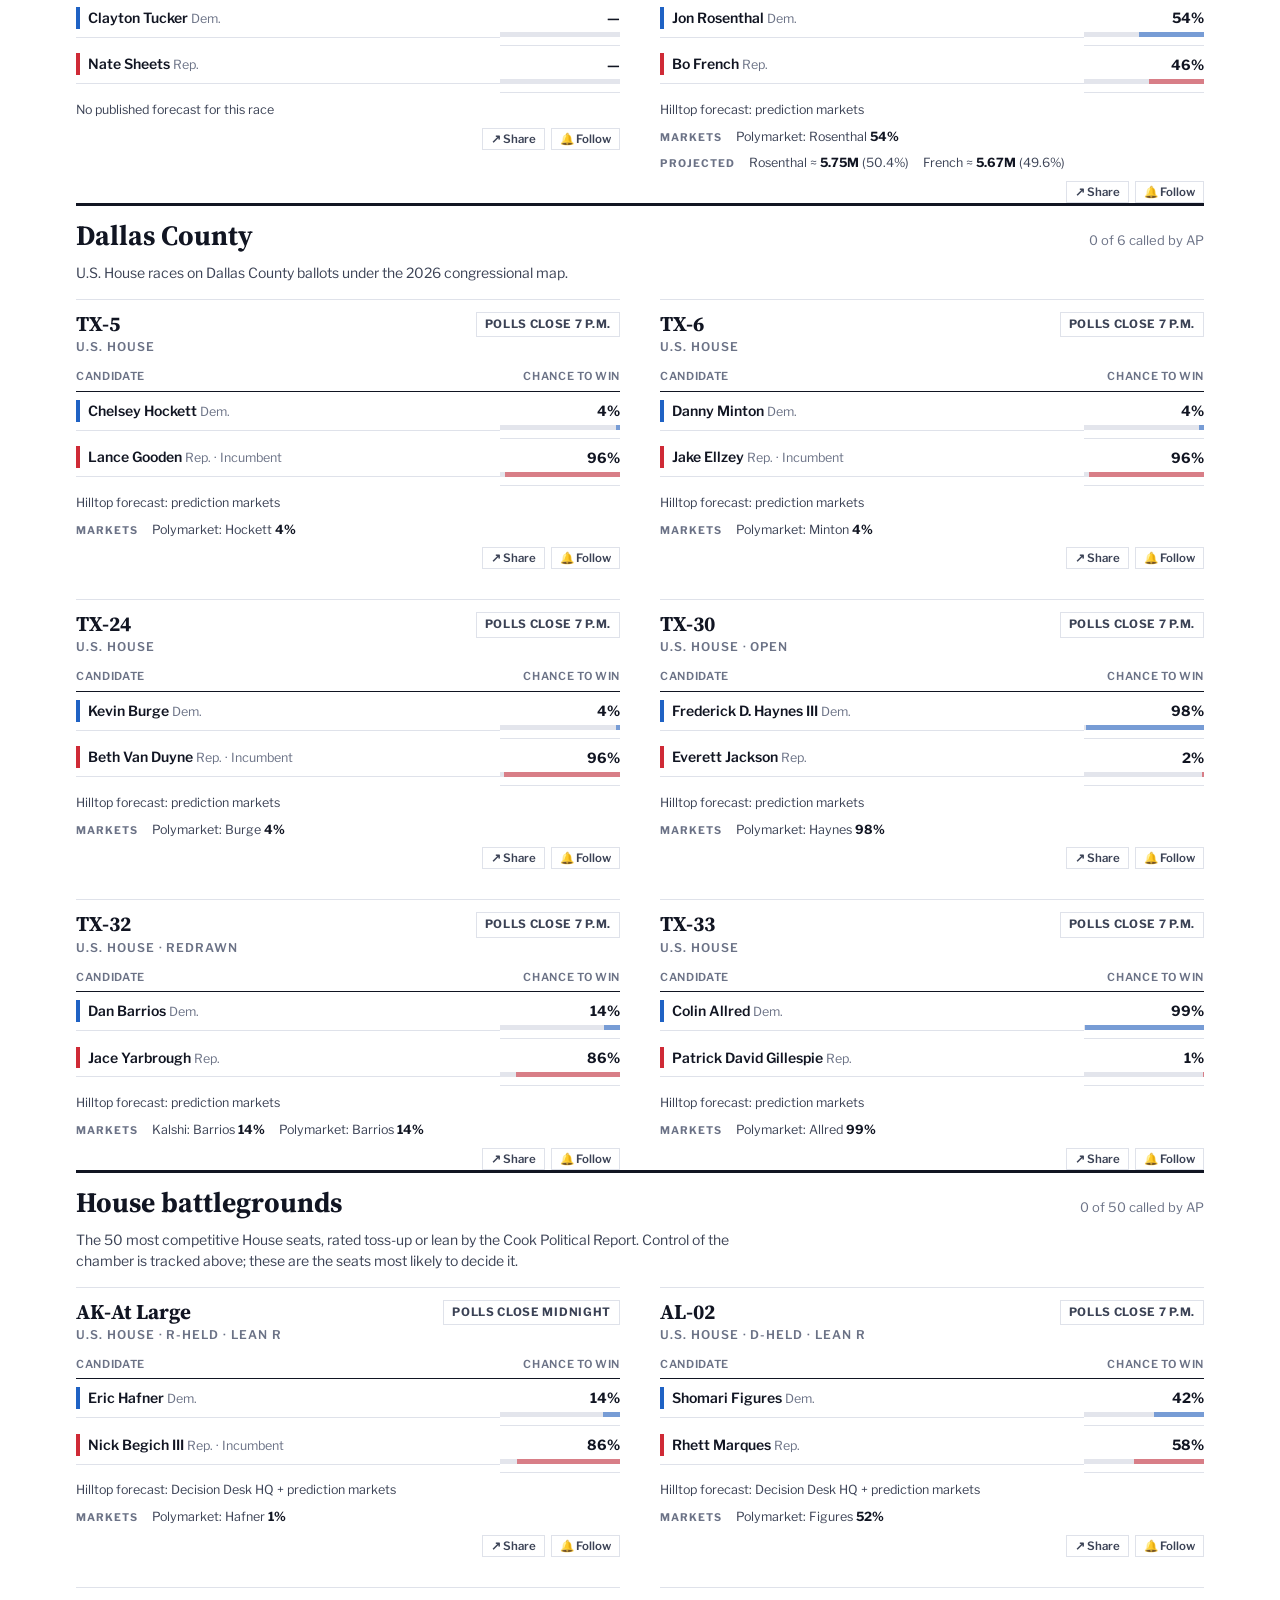
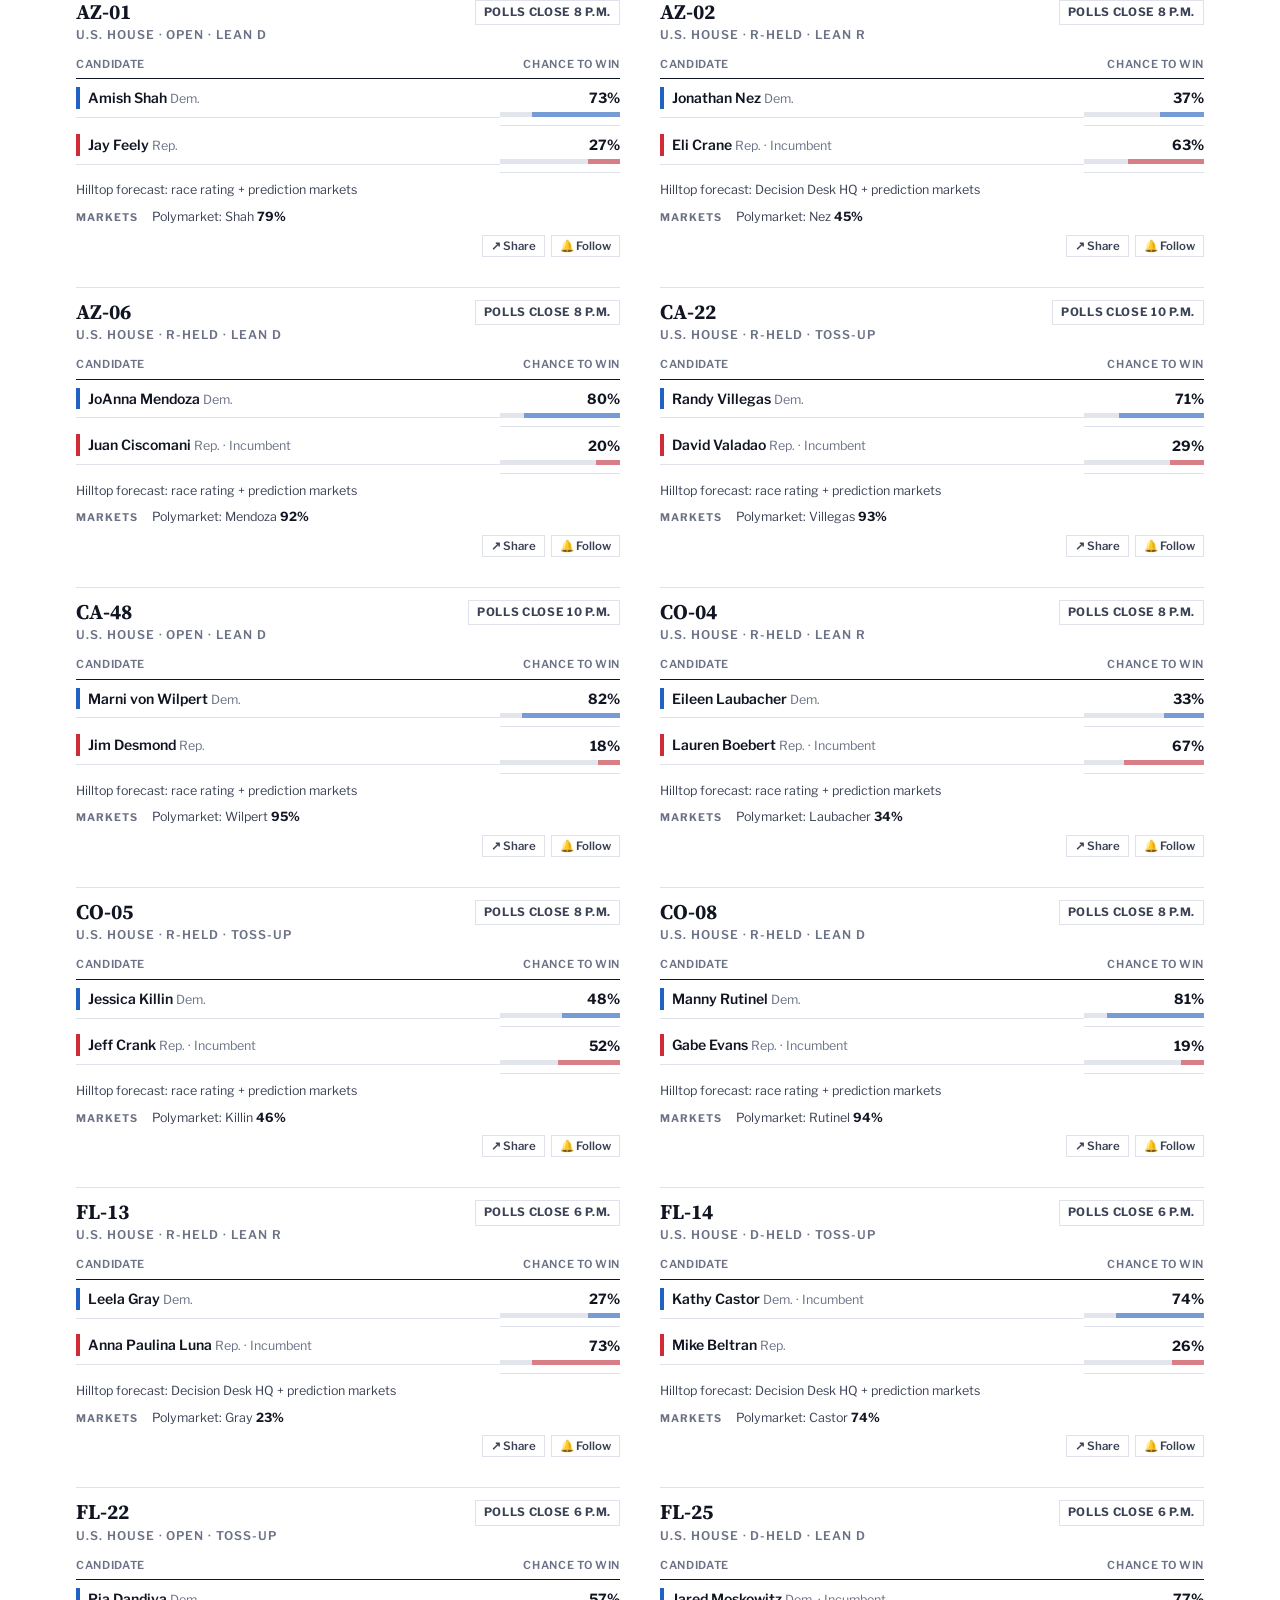
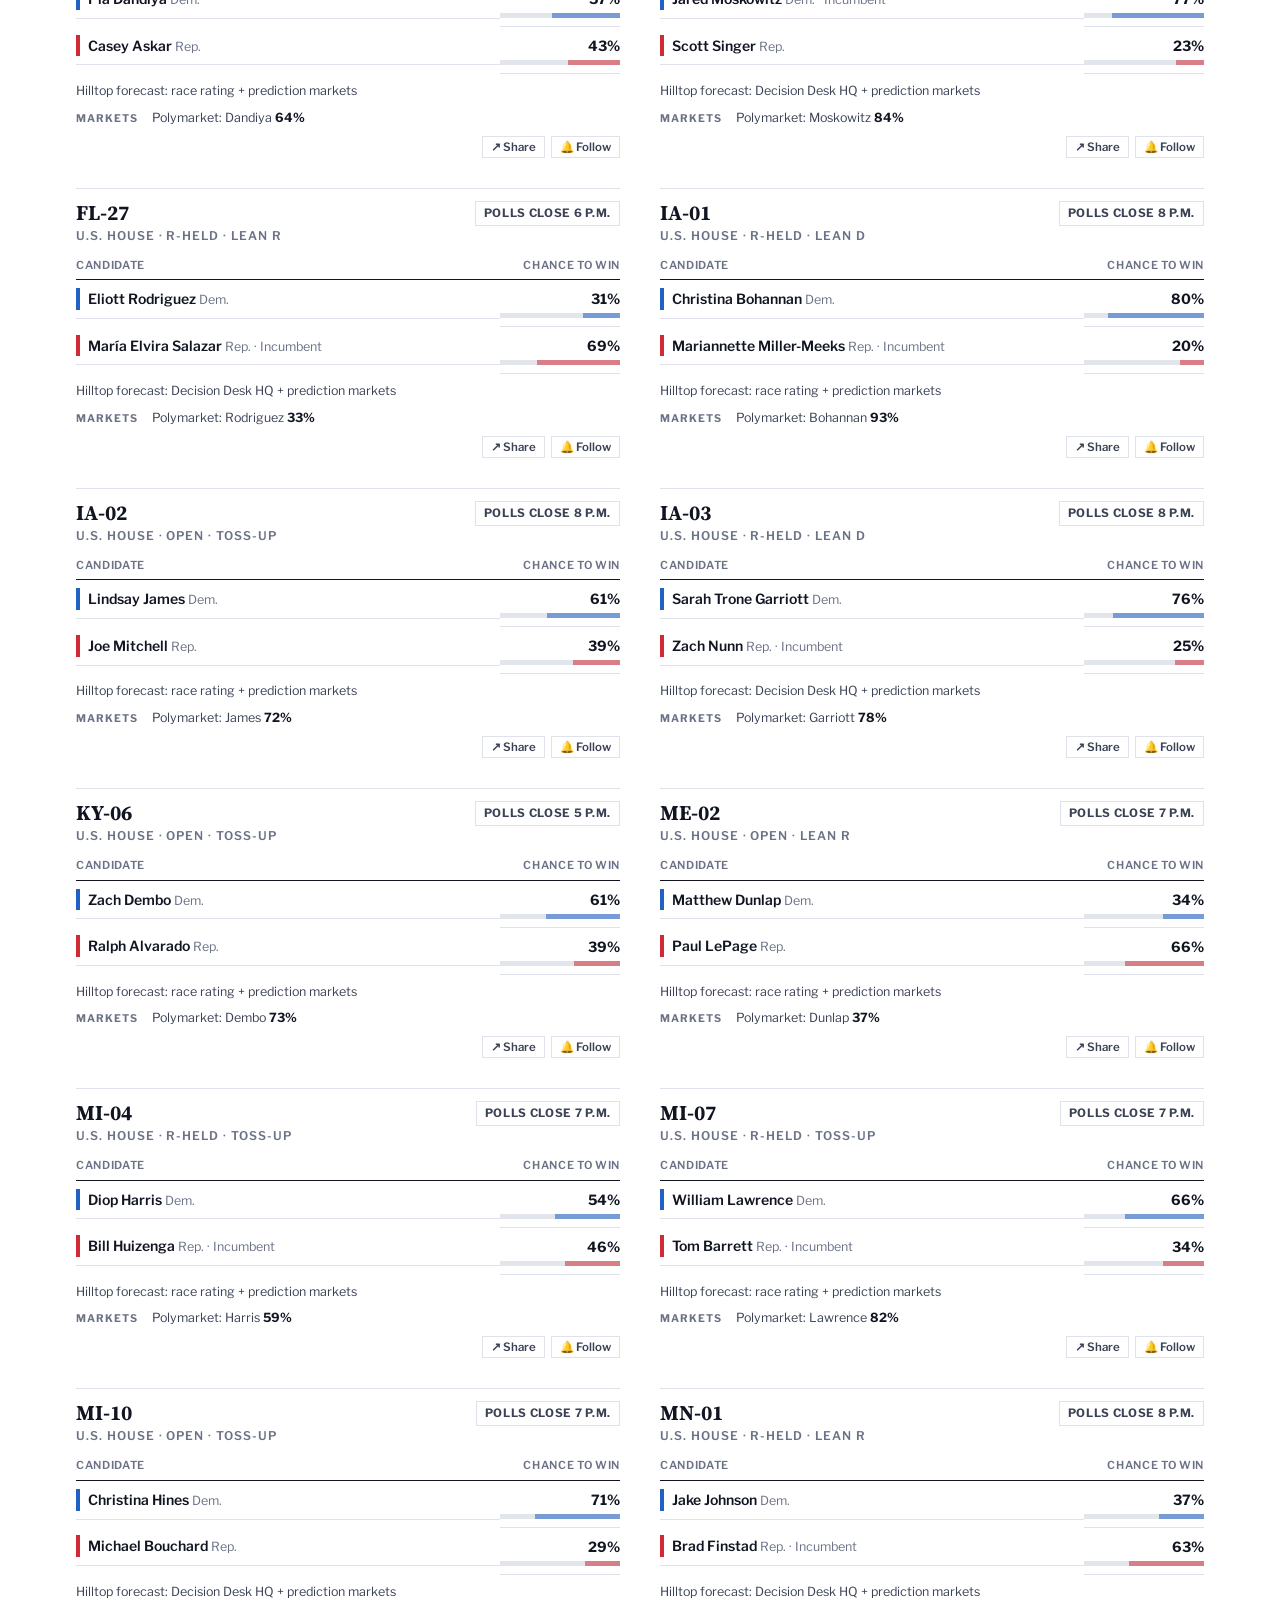
==== commit cebcb6d3: "Main page: Votes coming in panel with every race the AP is counting Co-Authored-By: Claude Opus 5.5 " ====
--- a/index.html
+++ b/index.html
@@ -2,7 +2,7 @@
 <html lang="en">
 <head>
 <meta charset="utf-8">
-<meta name="build" content="1793747199">
+<meta name="build" content="1793747653">
 <meta name="viewport" content="width=device-width,initial-scale=1,viewport-fit=cover">
 <title>Hilltop Election Desk · 2026 Midterm Results</title>
 <meta name="description" content="Live 2026 midterm results, win probabilities and prediction-market odds for Congress, governors, Texas and Dallas County.">
@@ -17,7 +17,7 @@
 <link rel="preconnect" href="https://fonts.googleapis.com">
 <link rel="preconnect" href="https://fonts.gstatic.com" crossorigin>
 <link rel="stylesheet" href="https://fonts.googleapis.com/css2?family=Libre+Franklin:wght@400;500;600;700;800&family=Source+Serif+4:opsz,wght@8..60,600;8..60,700&display=swap">
-<link rel="stylesheet" href="assets/styles.css?v=1793747199">
+<link rel="stylesheet" href="assets/styles.css?v=1793747653">
 <style>body{margin:0}</style>
 </head>
 <body>
@@ -61,6 +61,12 @@
     <div class="notice" id="notice" hidden></div>
     <section class="rail" id="rail" aria-label="Key races at a glance"></section>
 
+    <section aria-labelledby="vin-h" id="votesin">
+      <h2 class="slabel" id="vin-h">Votes coming in <span id="vinNote">Every Senate, governor and House race the AP is counting · updates every 30 seconds</span></h2>
+      <div class="vin-tabs" role="tablist" aria-label="Office" id="vinTabs"></div>
+      <div class="vin-grid" id="vinGrid"></div>
+      <button type="button" class="vin-more" id="vinMore" hidden>Show all</button>
+    </section>
     <section aria-labelledby="pc-h" id="polls">
       <h2 class="slabel" id="pc-h">Poll closings <span>Central time, Tuesday night · a state is counted from when all its polls close</span></h2>
       <div class="pc-grid" id="pollGrid"></div>
@@ -195,8 +201,8 @@
     <div class="legal"><span>© 2026 Hilltop Election Desk. An independent project, not affiliated with Southern Methodist University.</span><span>Win chances are estimates, not race calls. Official winners are called by the Associated Press.</span></div>
   </div>
 </footer>
-<script src="assets/chrome.js?v=1793747199"></script>
-<script src="assets/apdirect.js?v=1793747199"></script>
-<script src="assets/app.js?v=1793747199"></script>
+<script src="assets/chrome.js?v=1793747653"></script>
+<script src="assets/apdirect.js?v=1793747653"></script>
+<script src="assets/app.js?v=1793747653"></script>
 </body>
 </html>
--- a/assets/styles.css
+++ b/assets/styles.css
@@ -357,3 +357,22 @@
 .tvtabs button[aria-selected="true"] .tvdot{background:#ff5a75}
 
 .tvoff .tvtry{color:#fff;border:1px solid rgba(255,255,255,.5);padding:6px 12px;text-decoration:none;font-weight:700;font-size:13px;margin-top:4px}
+
+.vin-tabs{display:flex;flex-wrap:wrap;gap:6px;margin-bottom:10px}
+.vin-tabs button{background:var(--bg);color:var(--fg-2);border:1px solid var(--rule);font:600 13px var(--f-sans);padding:6px 12px;cursor:pointer}
+.vin-tabs button span{color:var(--muted);font-weight:700;margin-left:4px}
+.vin-tabs button[aria-selected="true"]{background:var(--fg);color:var(--bg)}
+.vin-tabs button[aria-selected="true"] span{color:inherit;opacity:.7}
+.vin-grid{display:grid;grid-template-columns:repeat(auto-fill,minmax(230px,1fr));gap:10px}
+.vin-c{border:1px solid var(--rule);border-top:3px solid var(--fg);padding:8px 10px;background:var(--bg)}
+.vin-h{display:flex;justify-content:space-between;gap:8px;font:800 12px var(--f-sans);letter-spacing:.04em;text-transform:uppercase;margin-bottom:6px}
+.vin-h span:last-child{font-weight:700;text-transform:none;letter-spacing:0;color:var(--fg-2)}
+.vin-r{display:grid;grid-template-columns:8px 1fr auto auto;gap:8px;align-items:center;font-size:13px;font-variant-numeric:tabular-nums;padding:2px 0}
+.vin-r i{width:8px;height:8px;border-radius:50%}
+.vin-r .nm{font-weight:700;overflow:hidden;text-overflow:ellipsis;white-space:nowrap}
+.vin-r .pc{font-weight:800}
+.vin-r .vv{color:var(--muted);font-size:12px;min-width:64px;text-align:right}
+.vin-b{display:flex;height:5px;background:var(--neutral,#e6e8ee);margin-top:6px}
+.vin-b i{display:block;height:100%}
+.vin-empty{color:var(--fg-2);font-size:14px;margin:4px 0 0}
+.vin-more{margin-top:10px;background:none;border:1px solid var(--rule);color:var(--fg);font:700 13px var(--f-sans);padding:7px 14px;cursor:pointer}
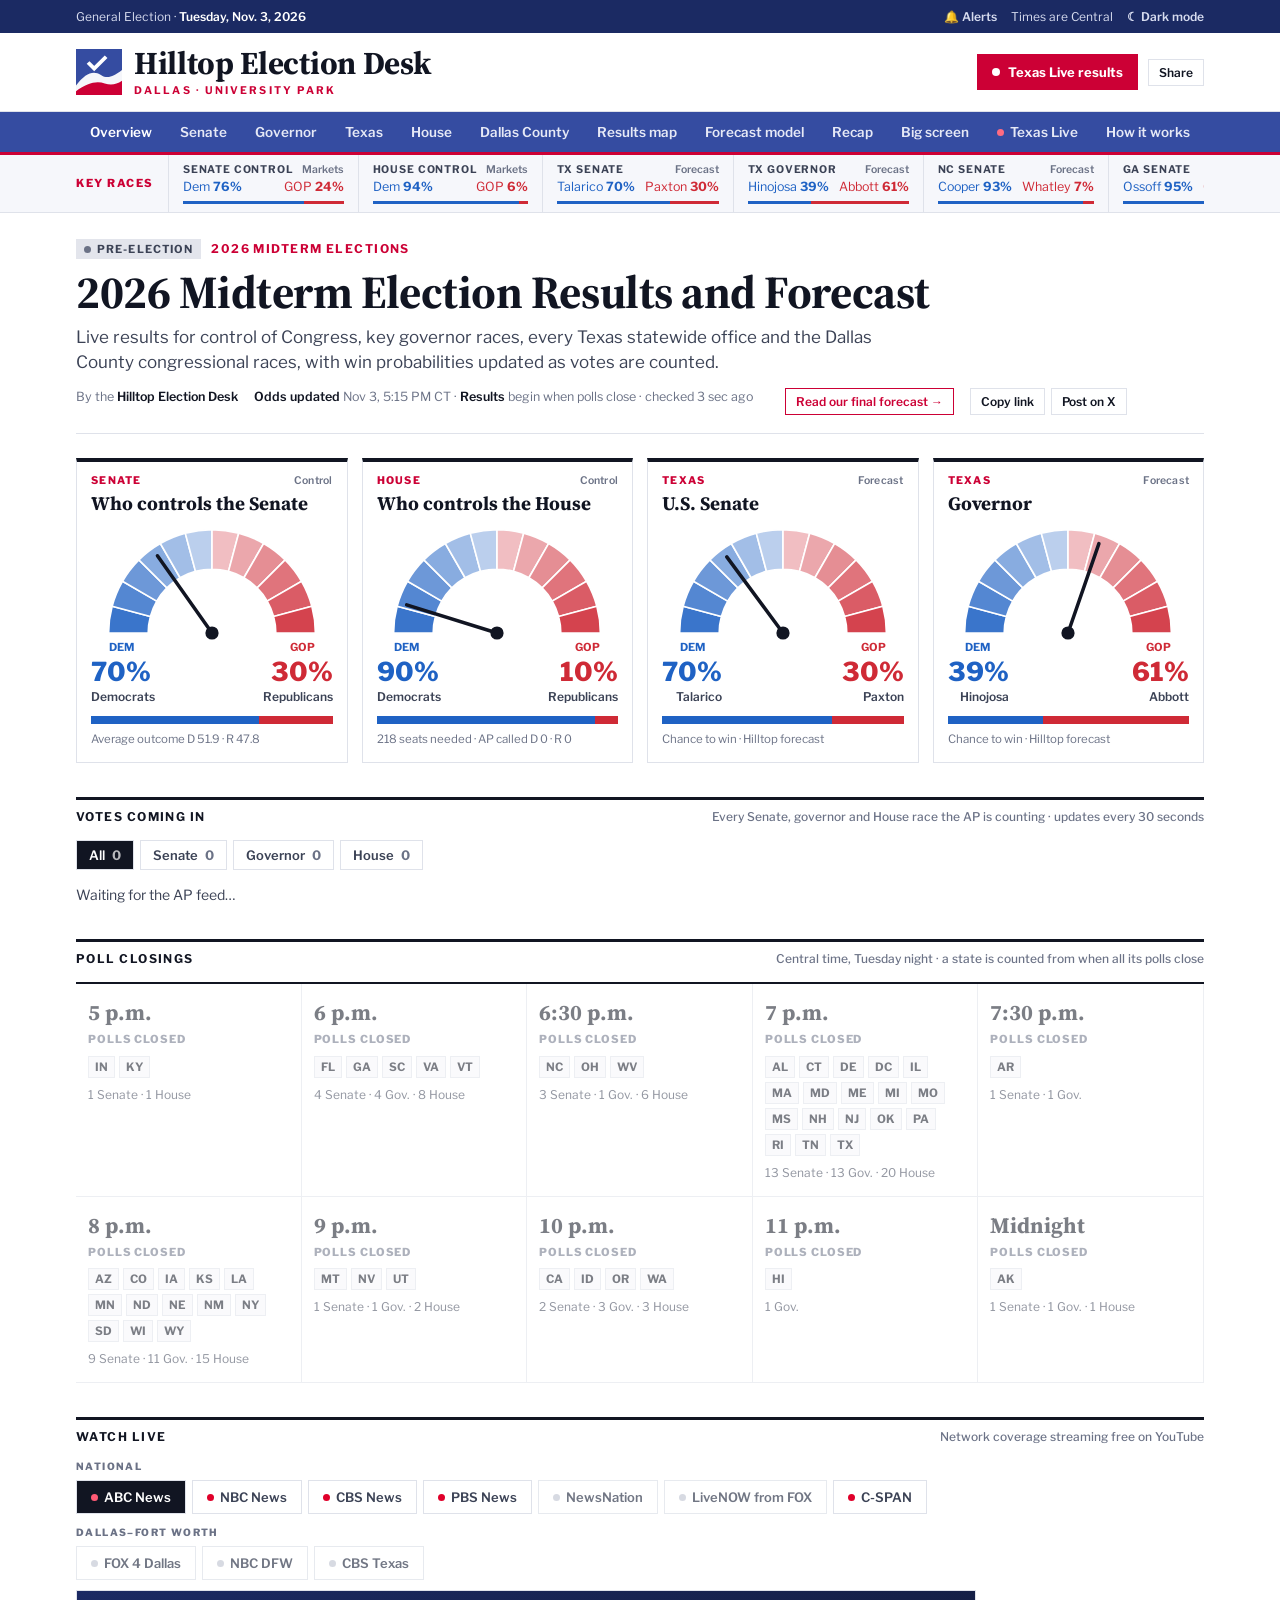
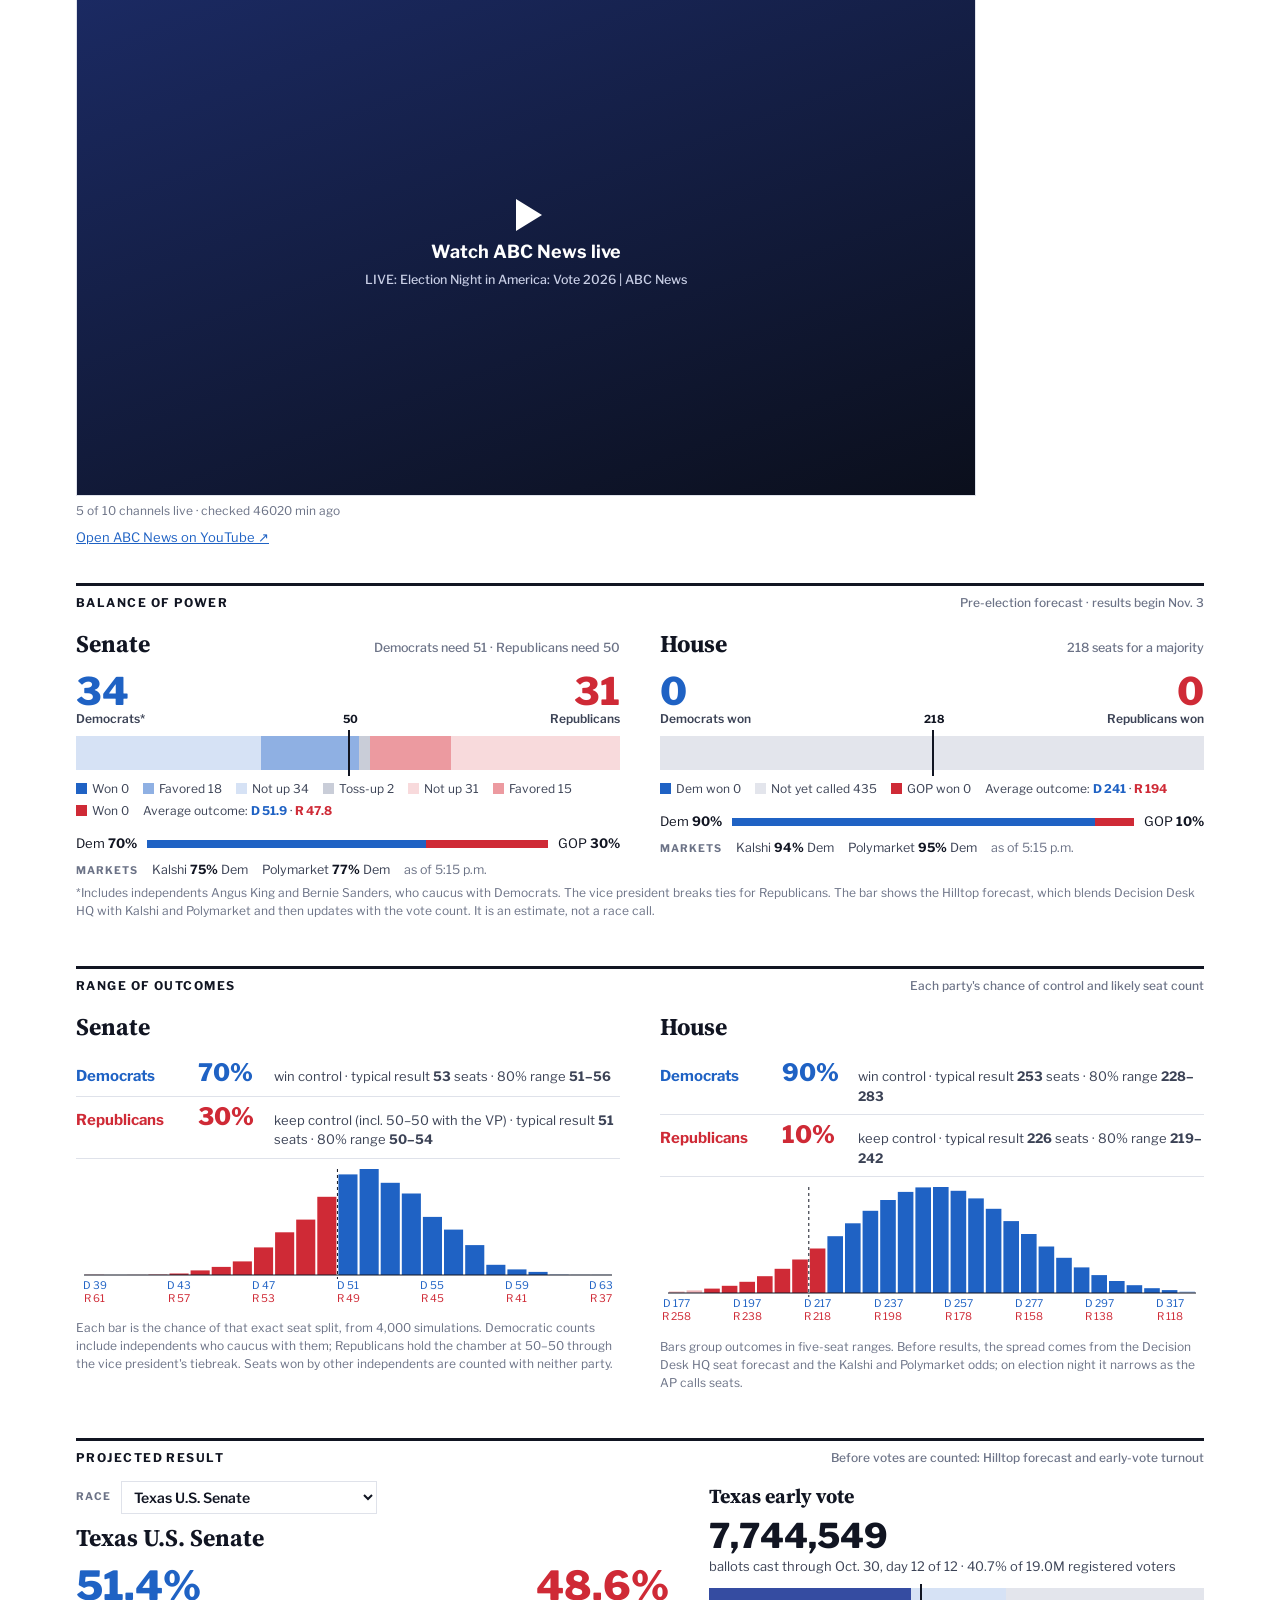
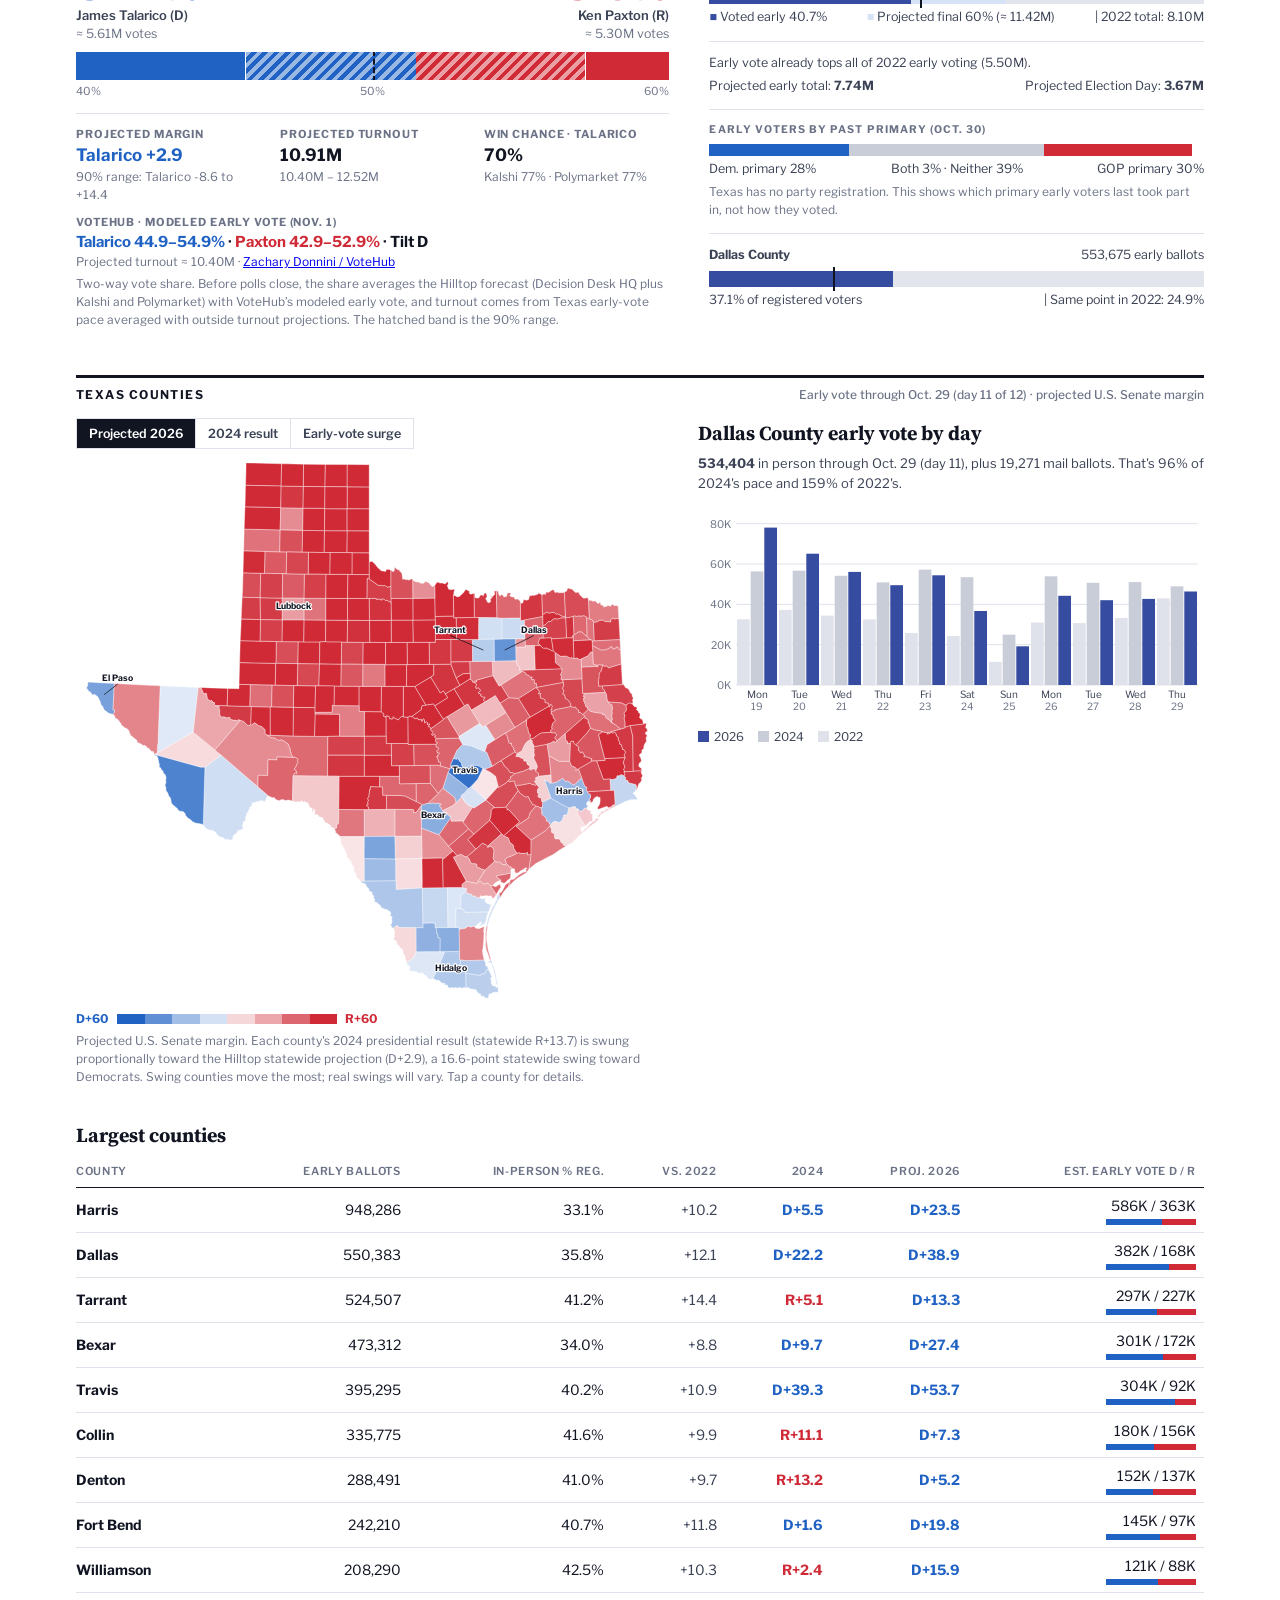
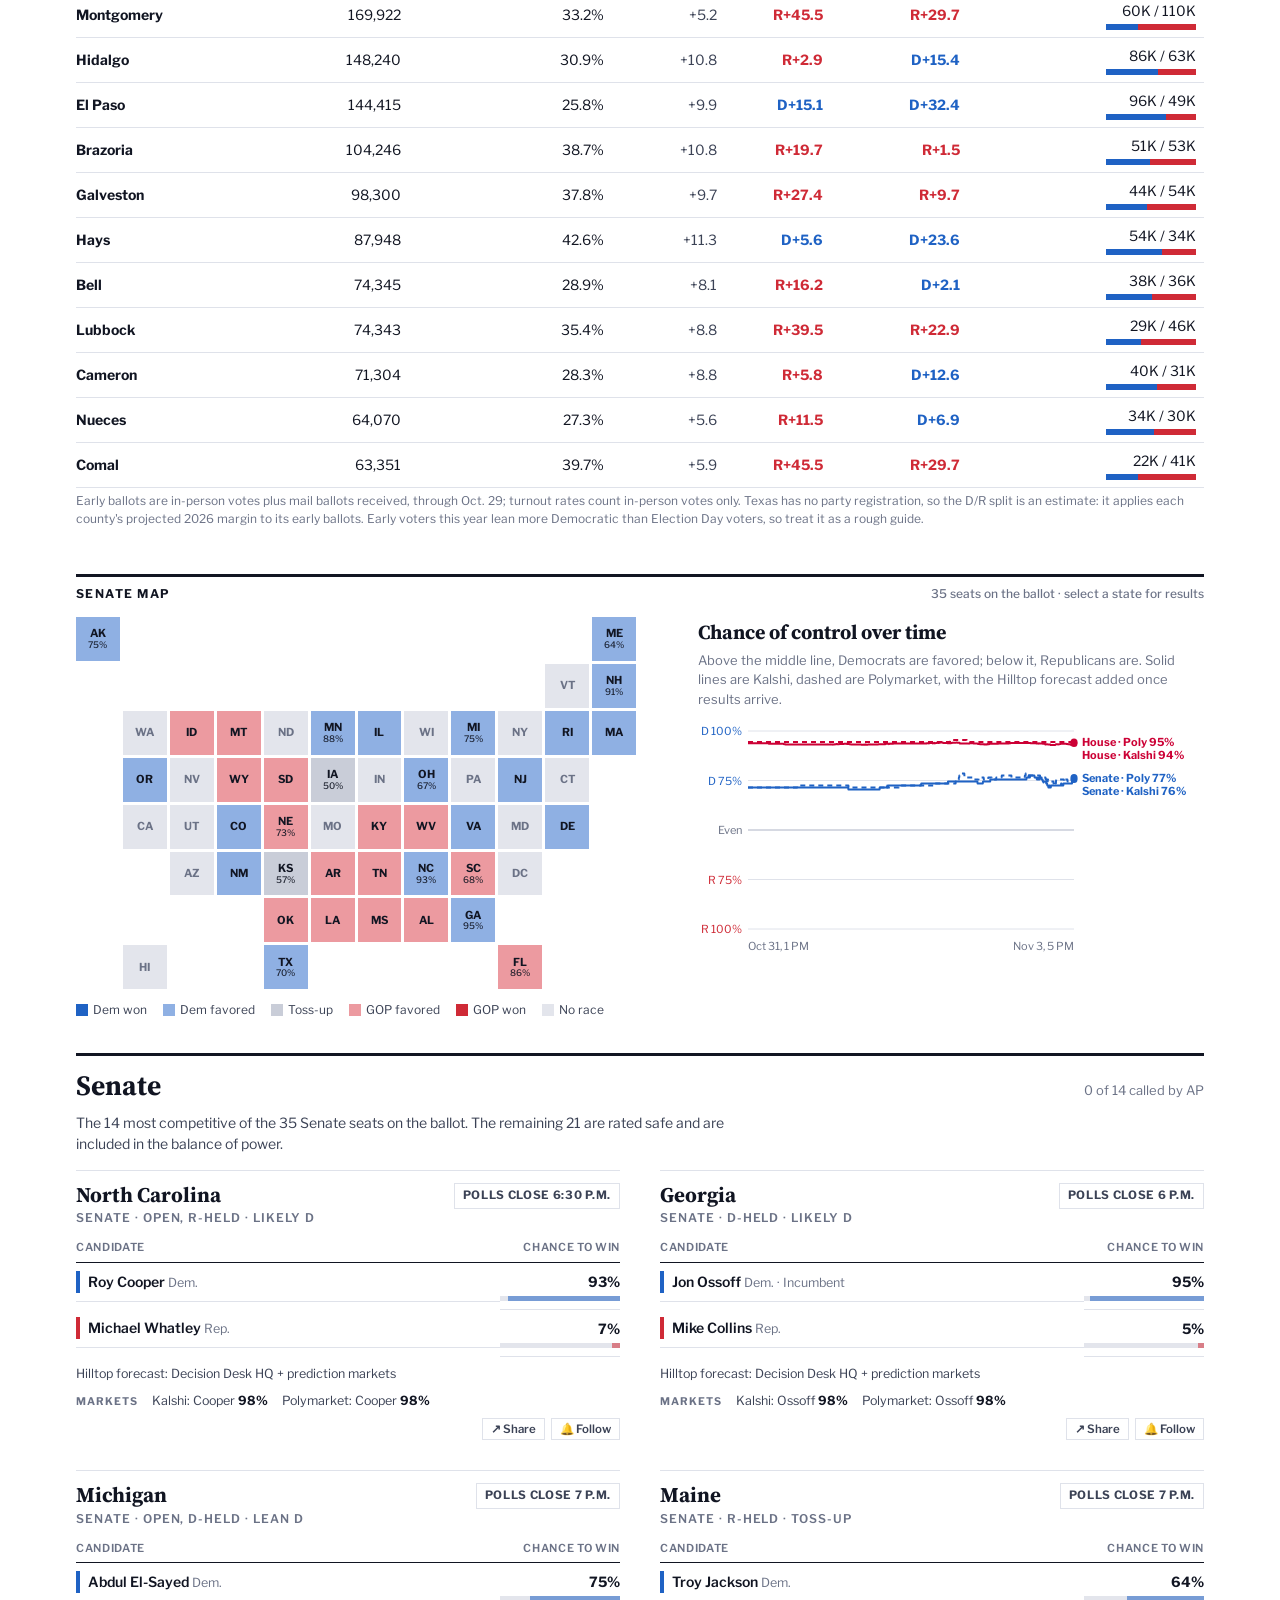
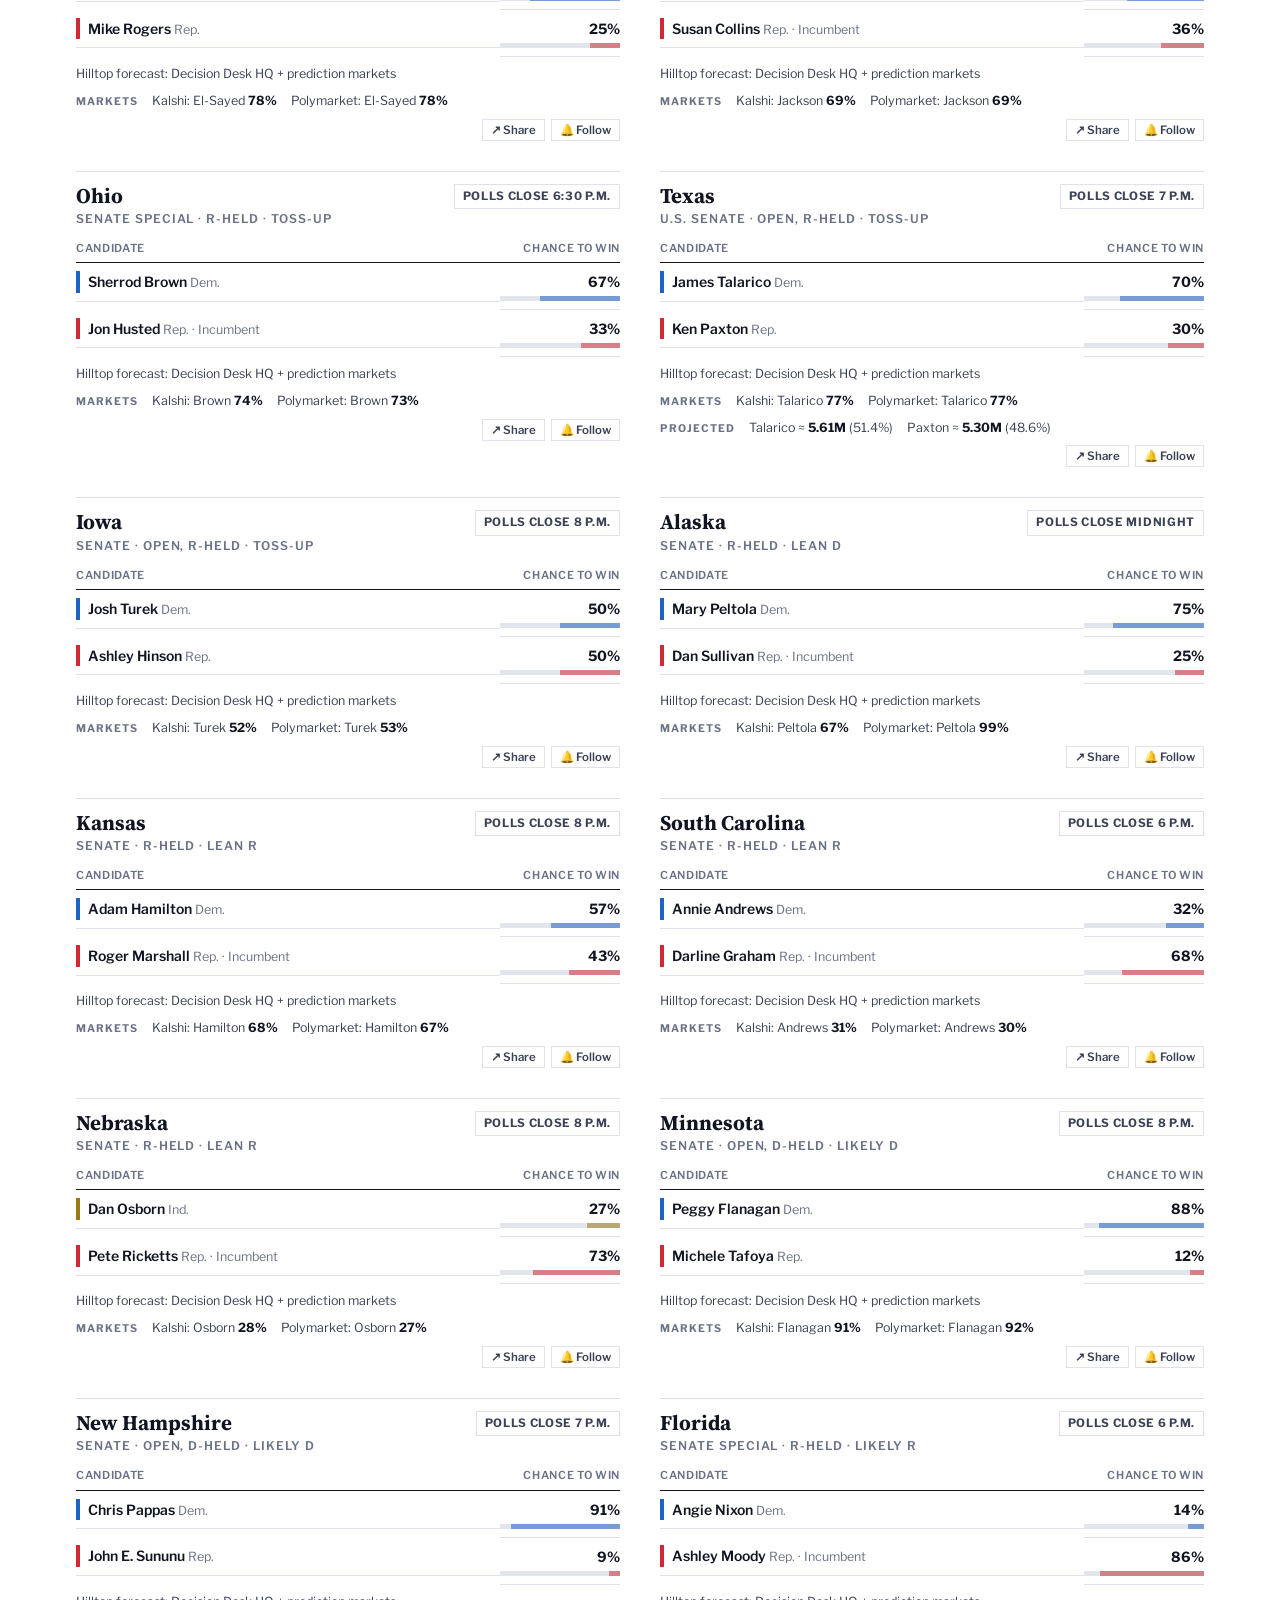
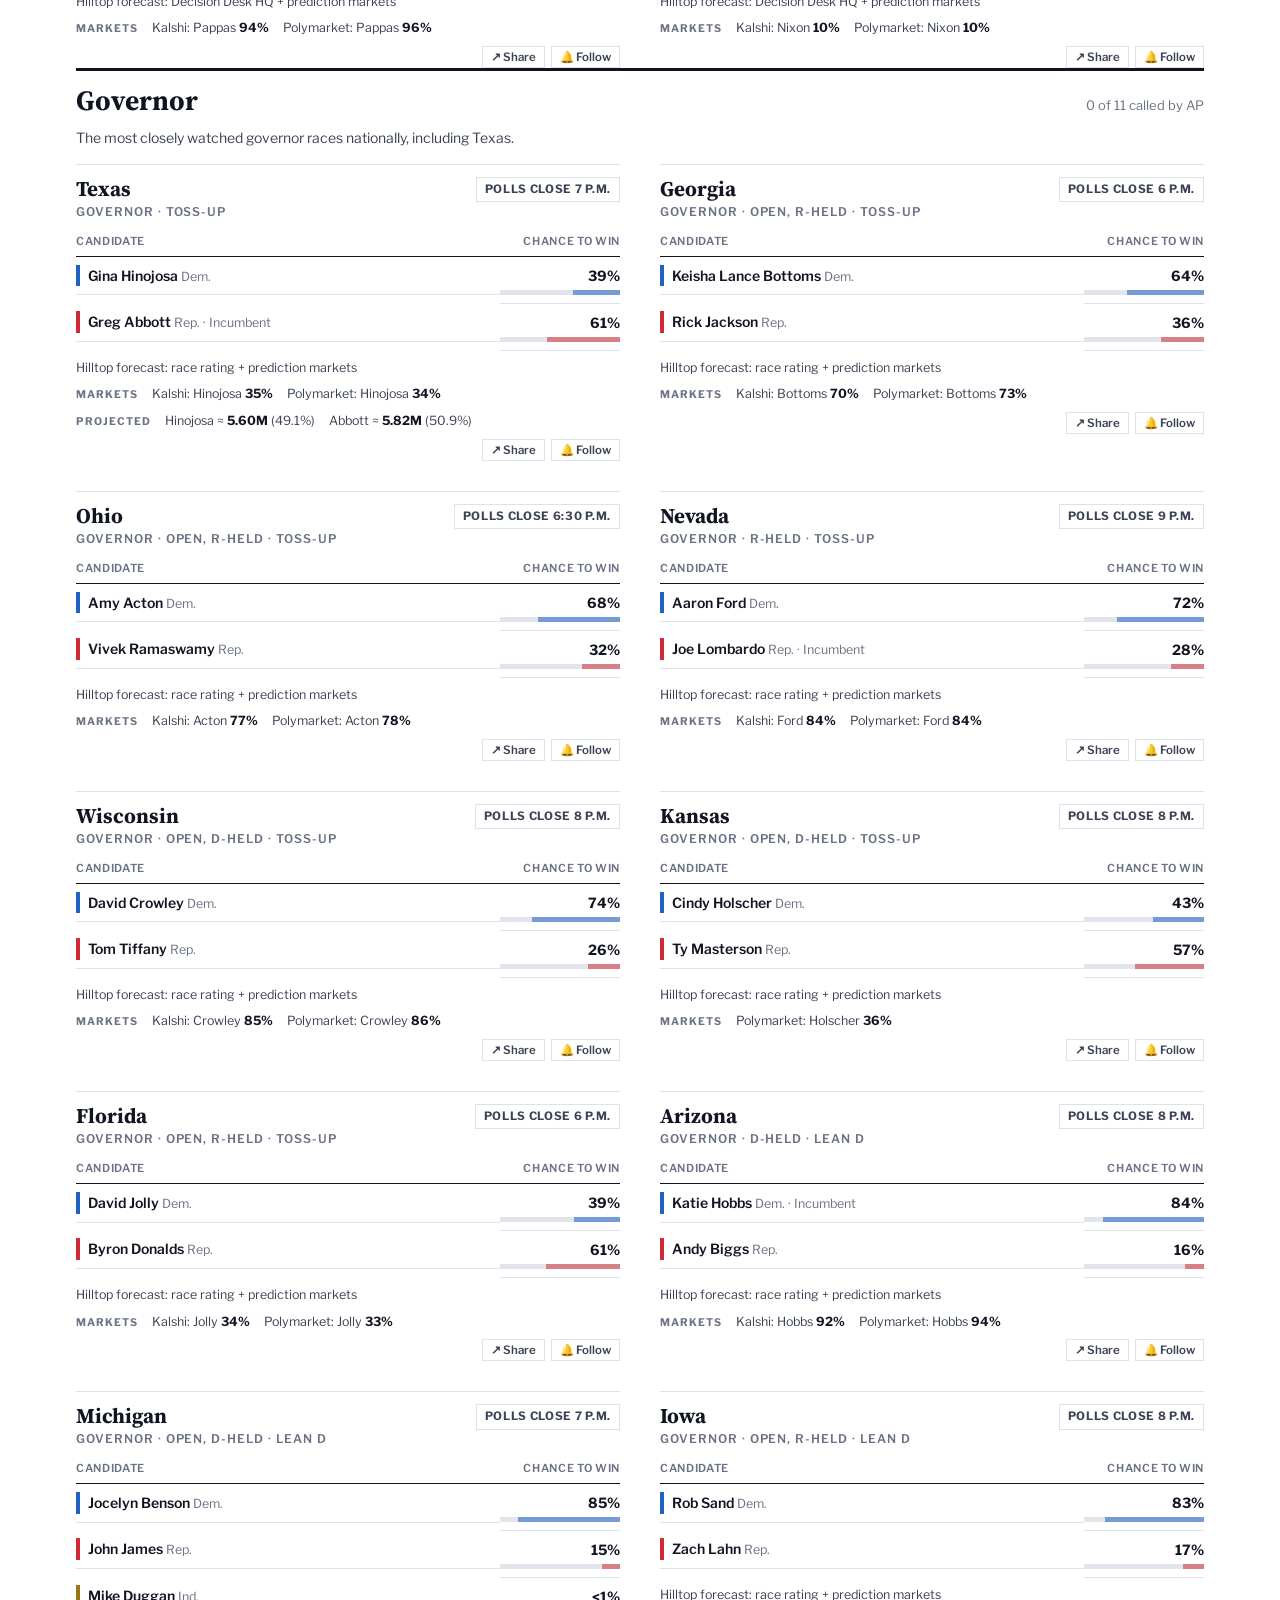
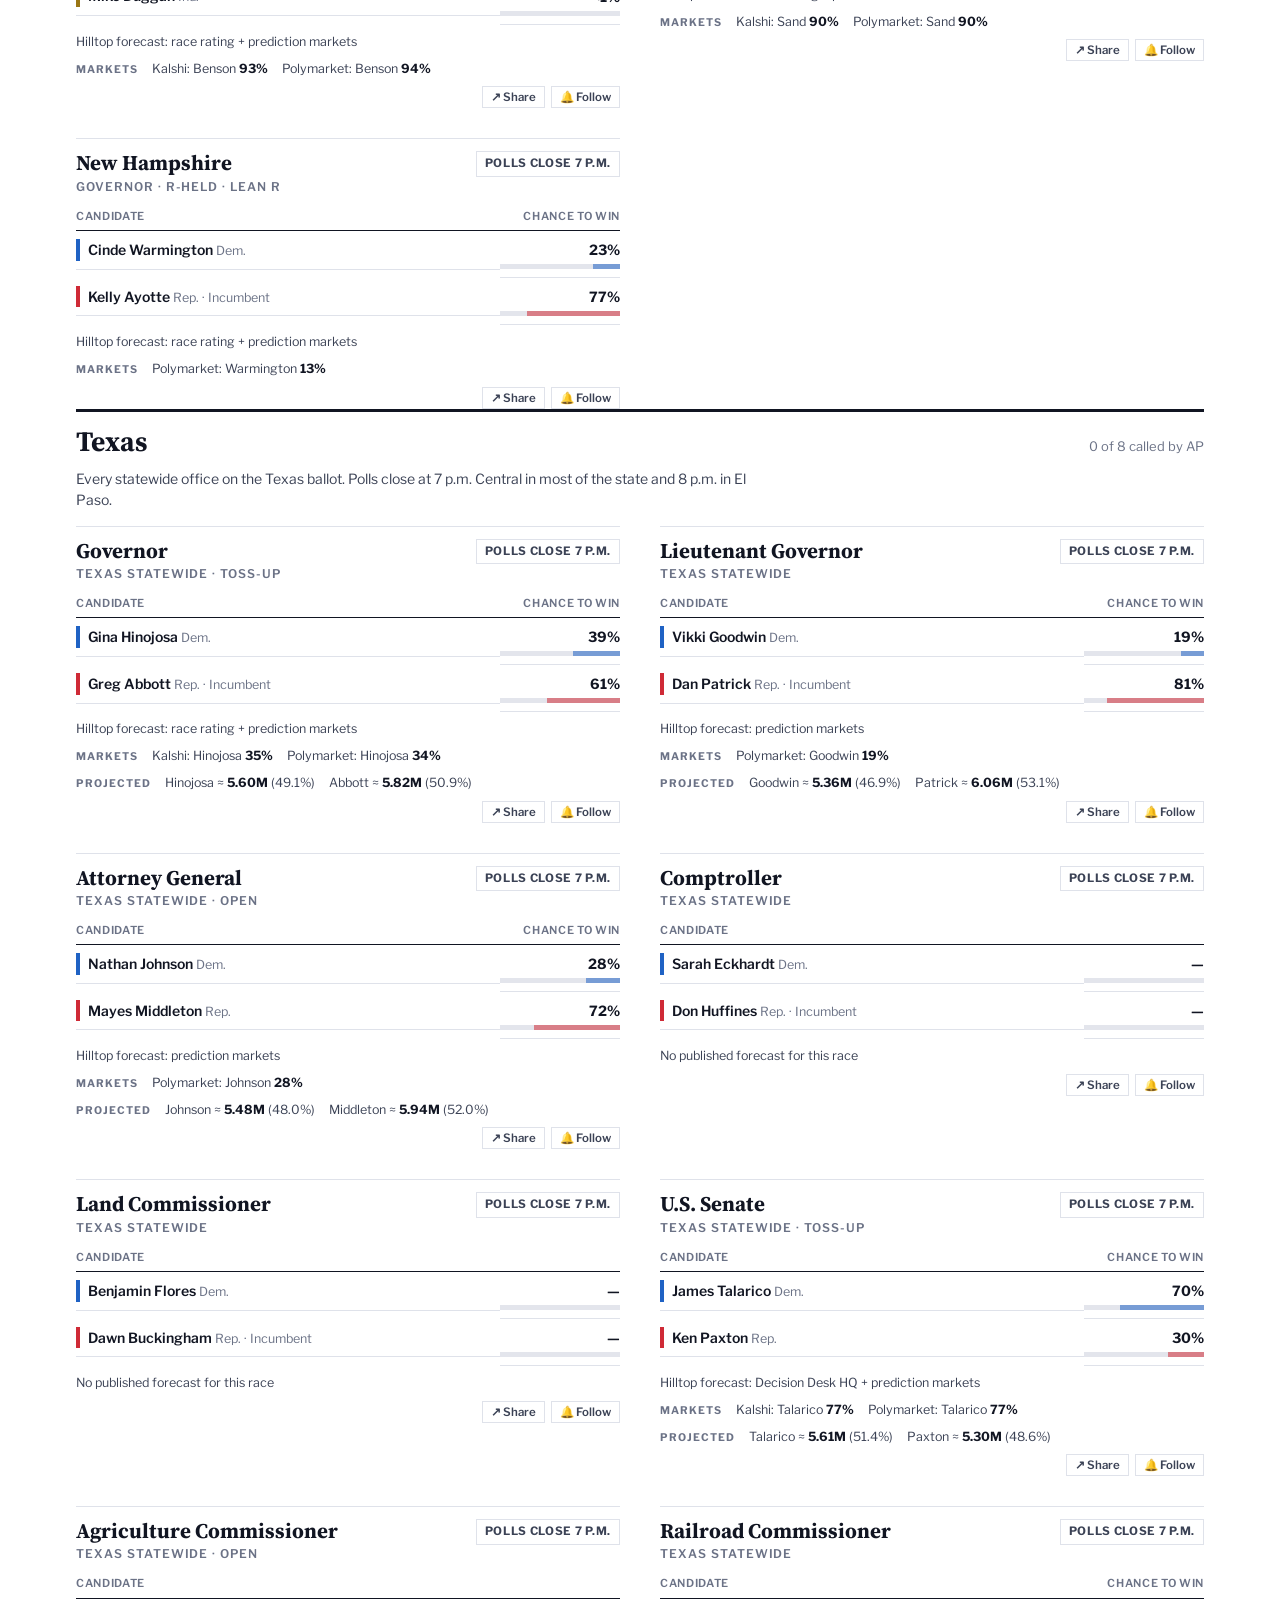
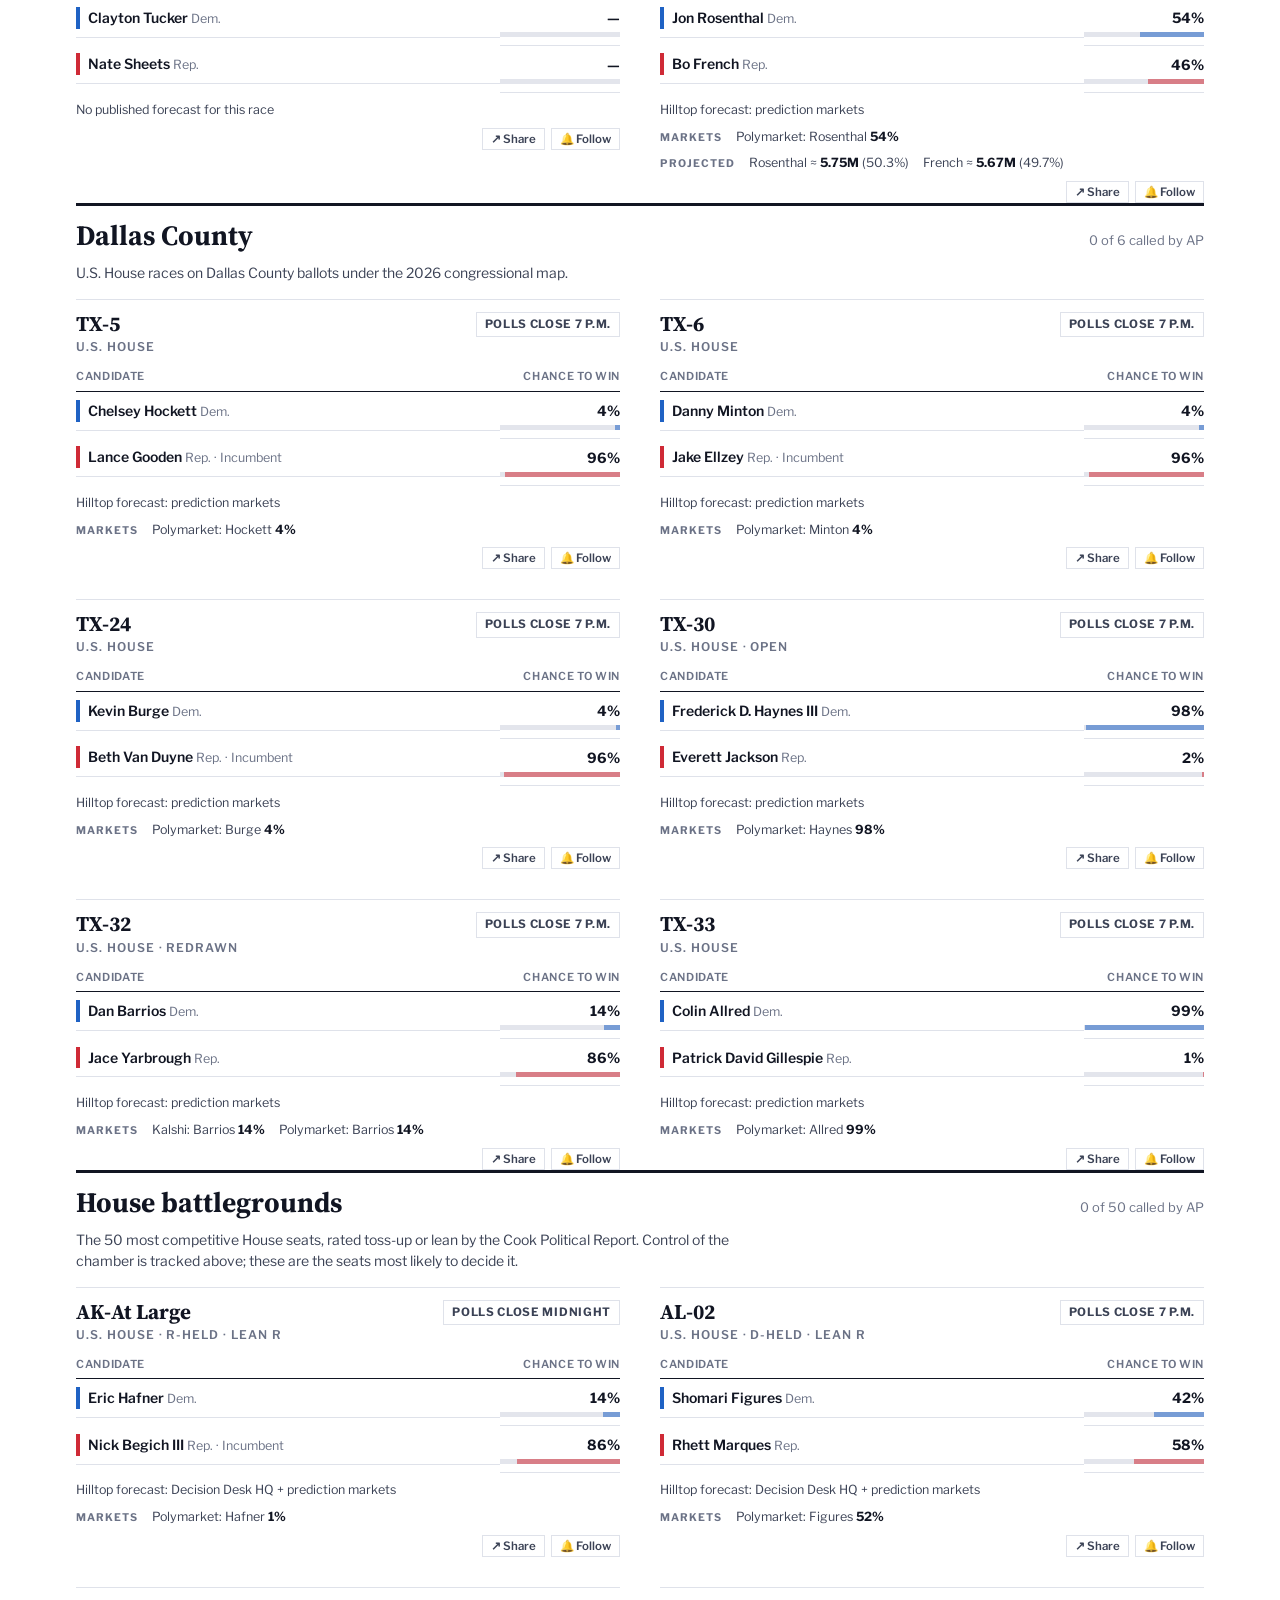
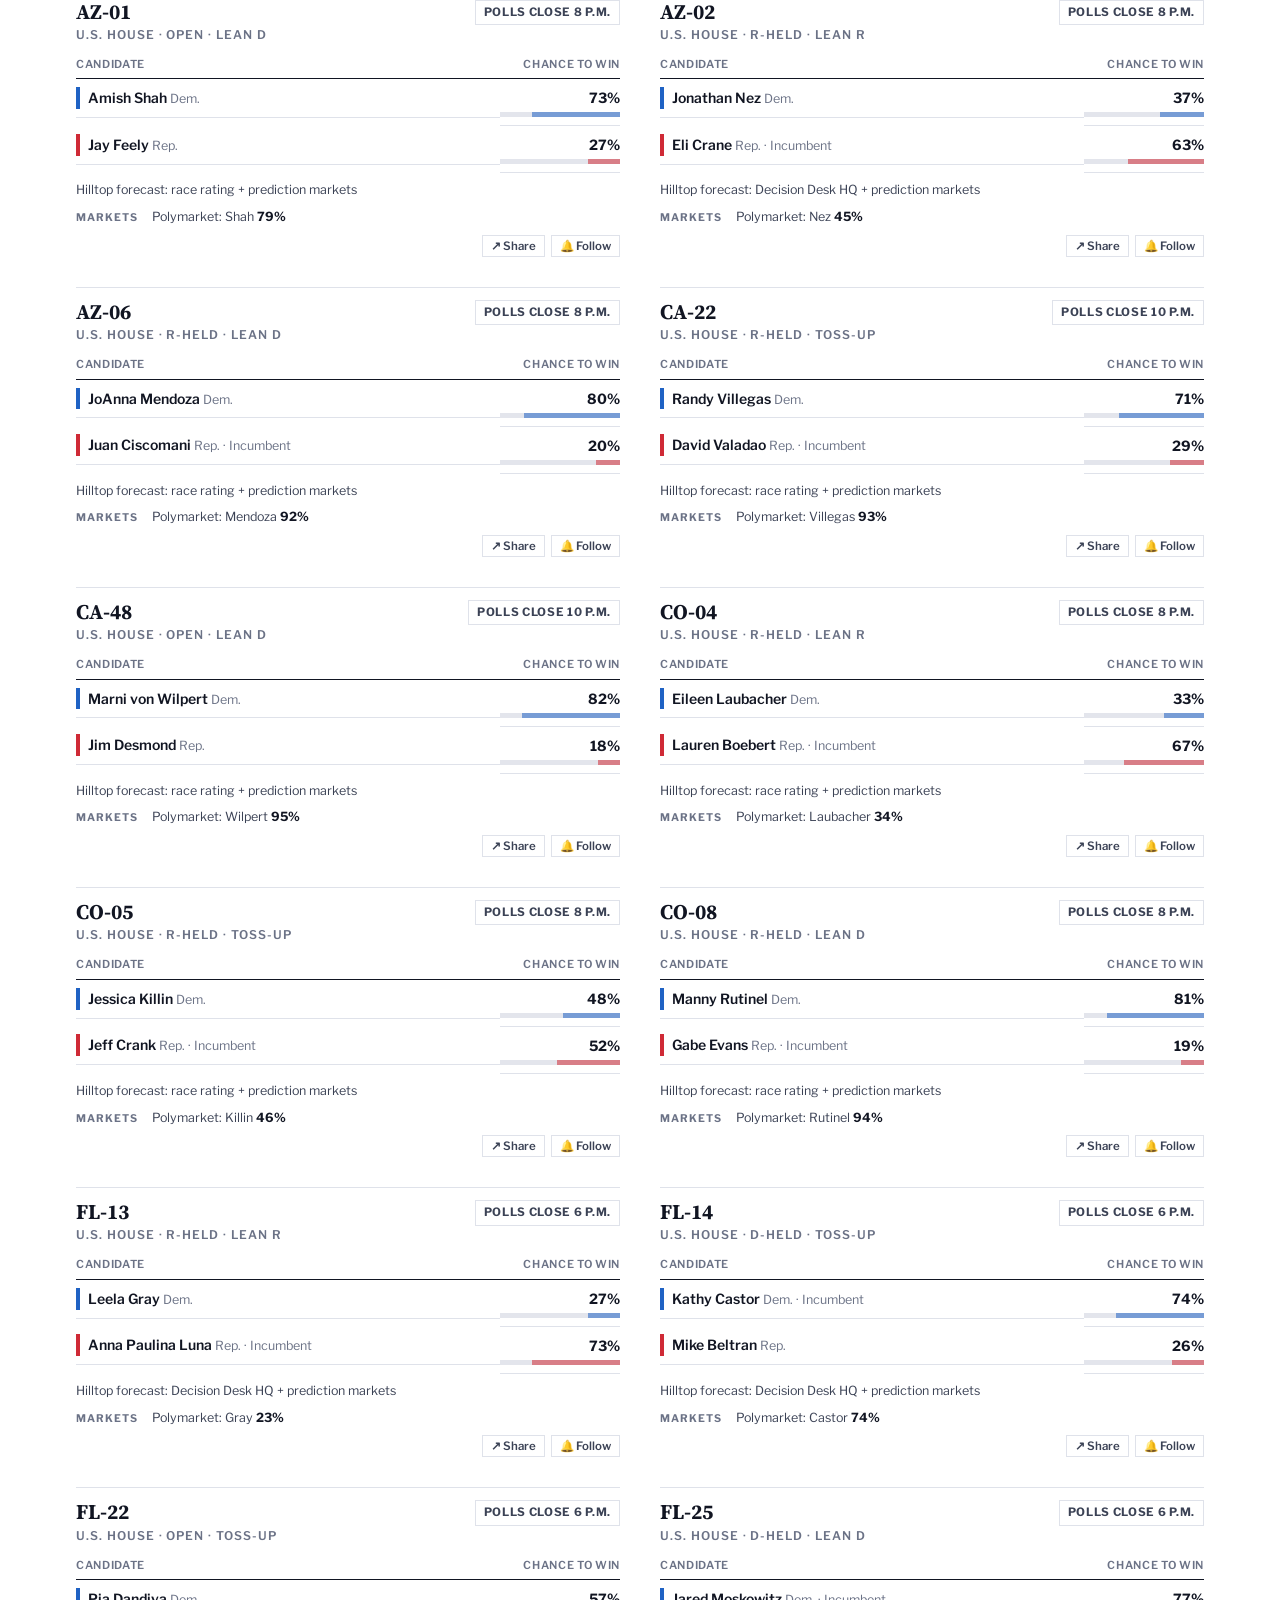
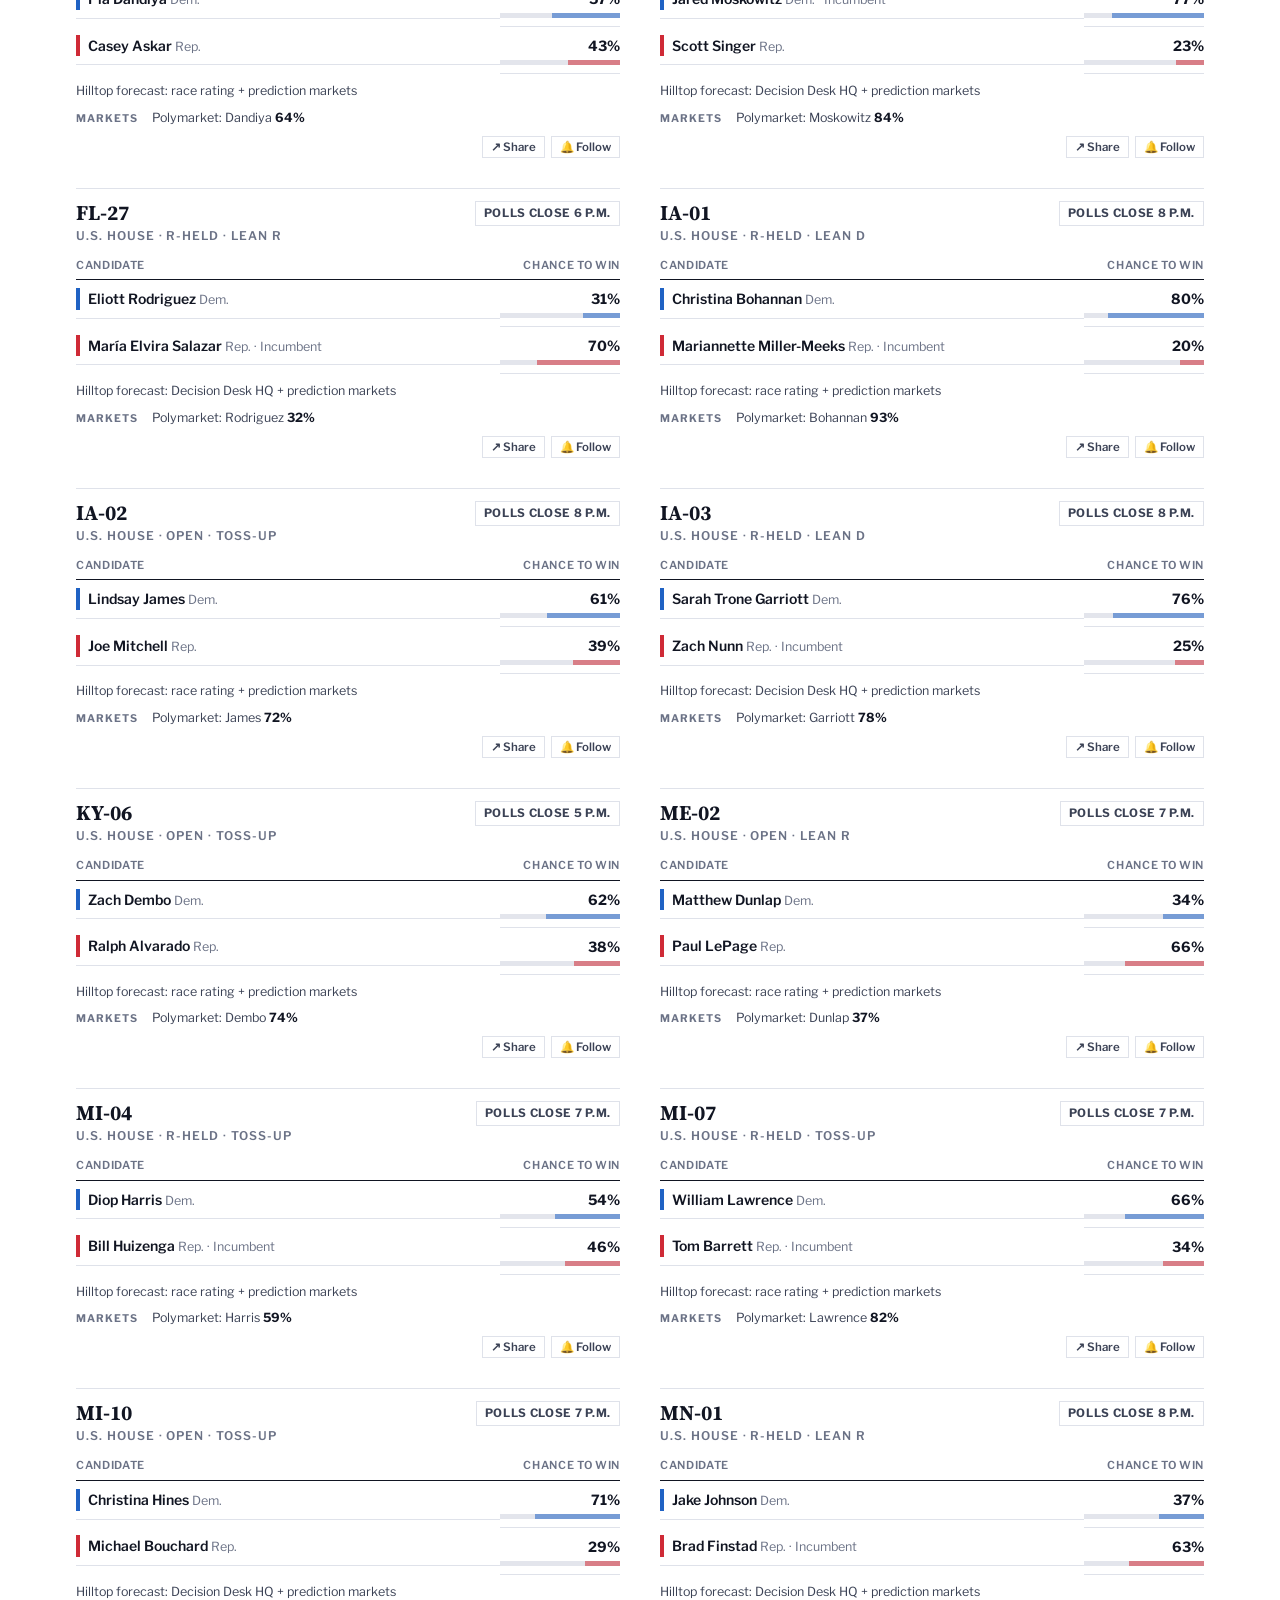
==== commit e6f5c24a: "Never interrupt a playing TV stream (skip auto-reload and background refresh while playing) Co-Autho" ====
--- a/index.html
+++ b/index.html
@@ -2,7 +2,7 @@
 <html lang="en">
 <head>
 <meta charset="utf-8">
-<meta name="build" content="1793747653">
+<meta name="build" content="1793747781">
 <meta name="viewport" content="width=device-width,initial-scale=1,viewport-fit=cover">
 <title>Hilltop Election Desk · 2026 Midterm Results</title>
 <meta name="description" content="Live 2026 midterm results, win probabilities and prediction-market odds for Congress, governors, Texas and Dallas County.">
@@ -17,7 +17,7 @@
 <link rel="preconnect" href="https://fonts.googleapis.com">
 <link rel="preconnect" href="https://fonts.gstatic.com" crossorigin>
 <link rel="stylesheet" href="https://fonts.googleapis.com/css2?family=Libre+Franklin:wght@400;500;600;700;800&family=Source+Serif+4:opsz,wght@8..60,600;8..60,700&display=swap">
-<link rel="stylesheet" href="assets/styles.css?v=1793747653">
+<link rel="stylesheet" href="assets/styles.css?v=1793747781">
 <style>body{margin:0}</style>
 </head>
 <body>
@@ -201,8 +201,8 @@
     <div class="legal"><span>© 2026 Hilltop Election Desk. An independent project, not affiliated with Southern Methodist University.</span><span>Win chances are estimates, not race calls. Official winners are called by the Associated Press.</span></div>
   </div>
 </footer>
-<script src="assets/chrome.js?v=1793747653"></script>
-<script src="assets/apdirect.js?v=1793747653"></script>
-<script src="assets/app.js?v=1793747653"></script>
+<script src="assets/chrome.js?v=1793747781"></script>
+<script src="assets/apdirect.js?v=1793747781"></script>
+<script src="assets/app.js?v=1793747781"></script>
 </body>
 </html>
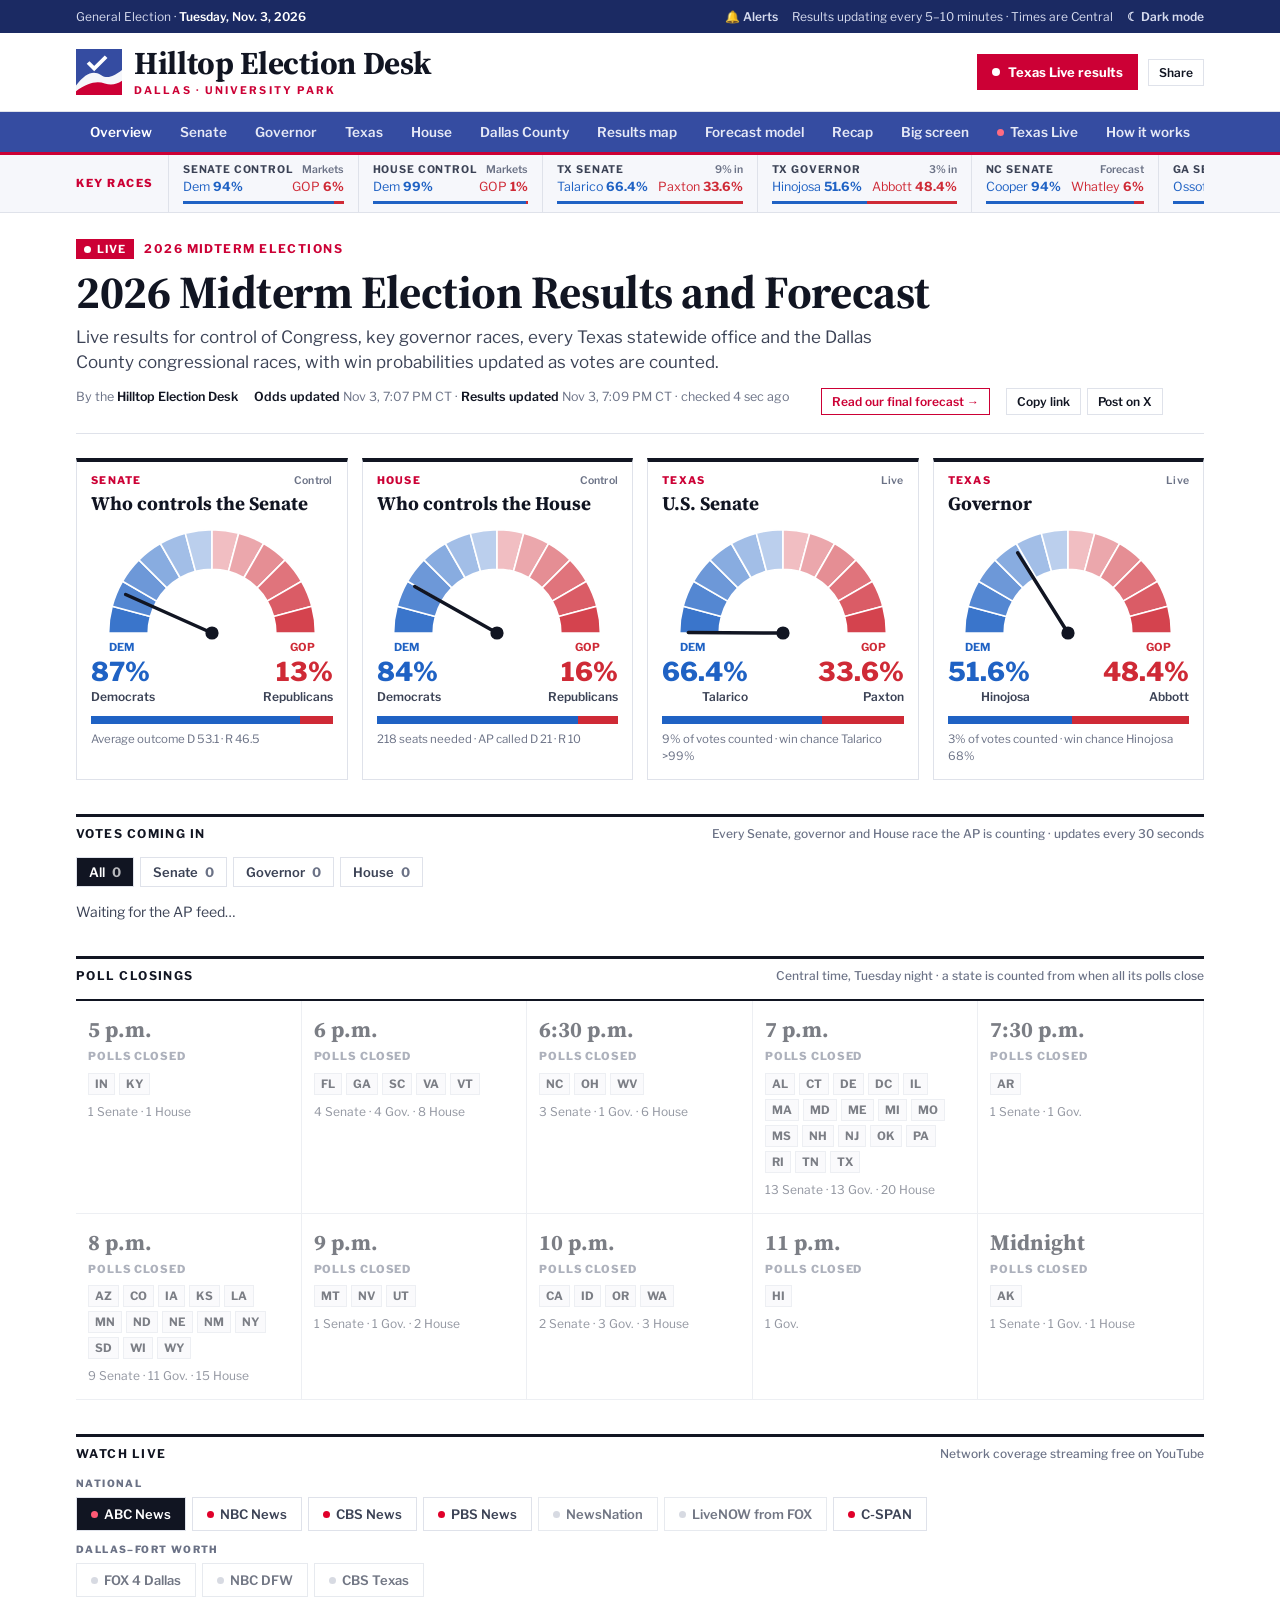
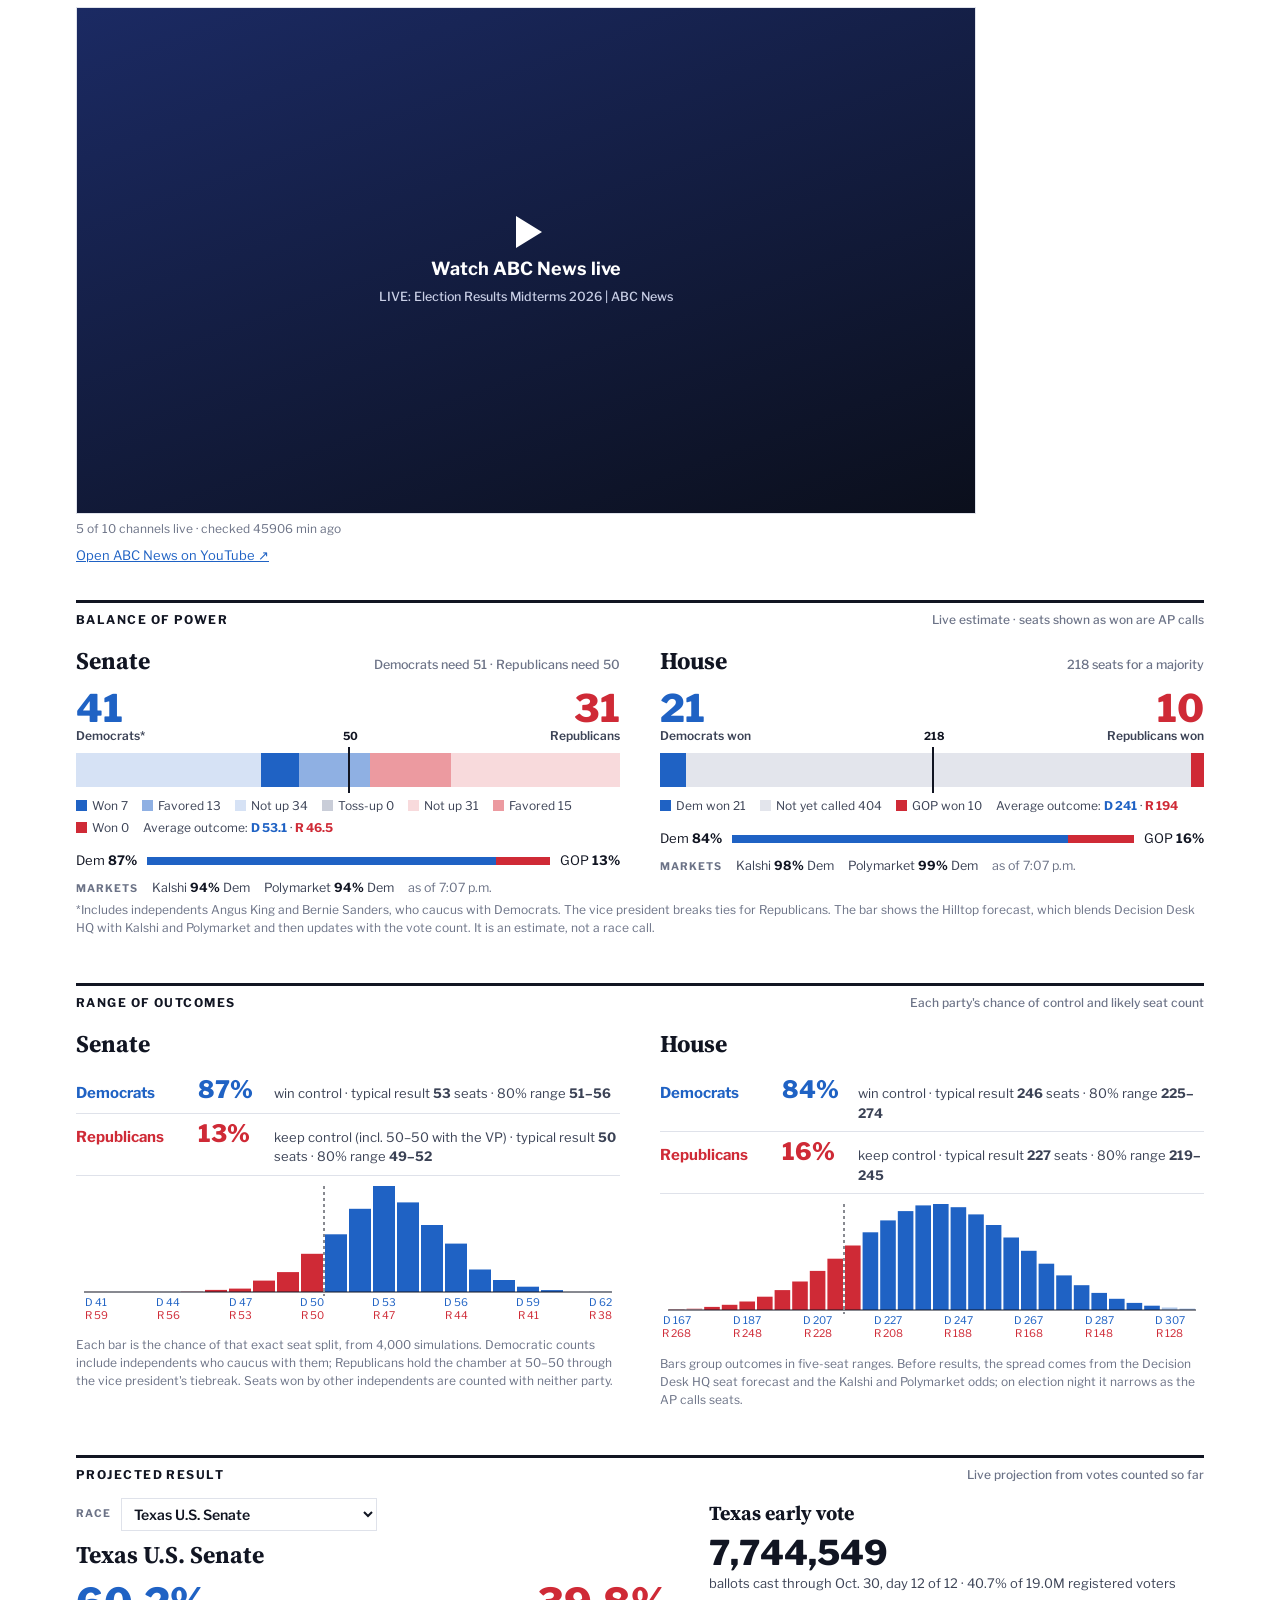
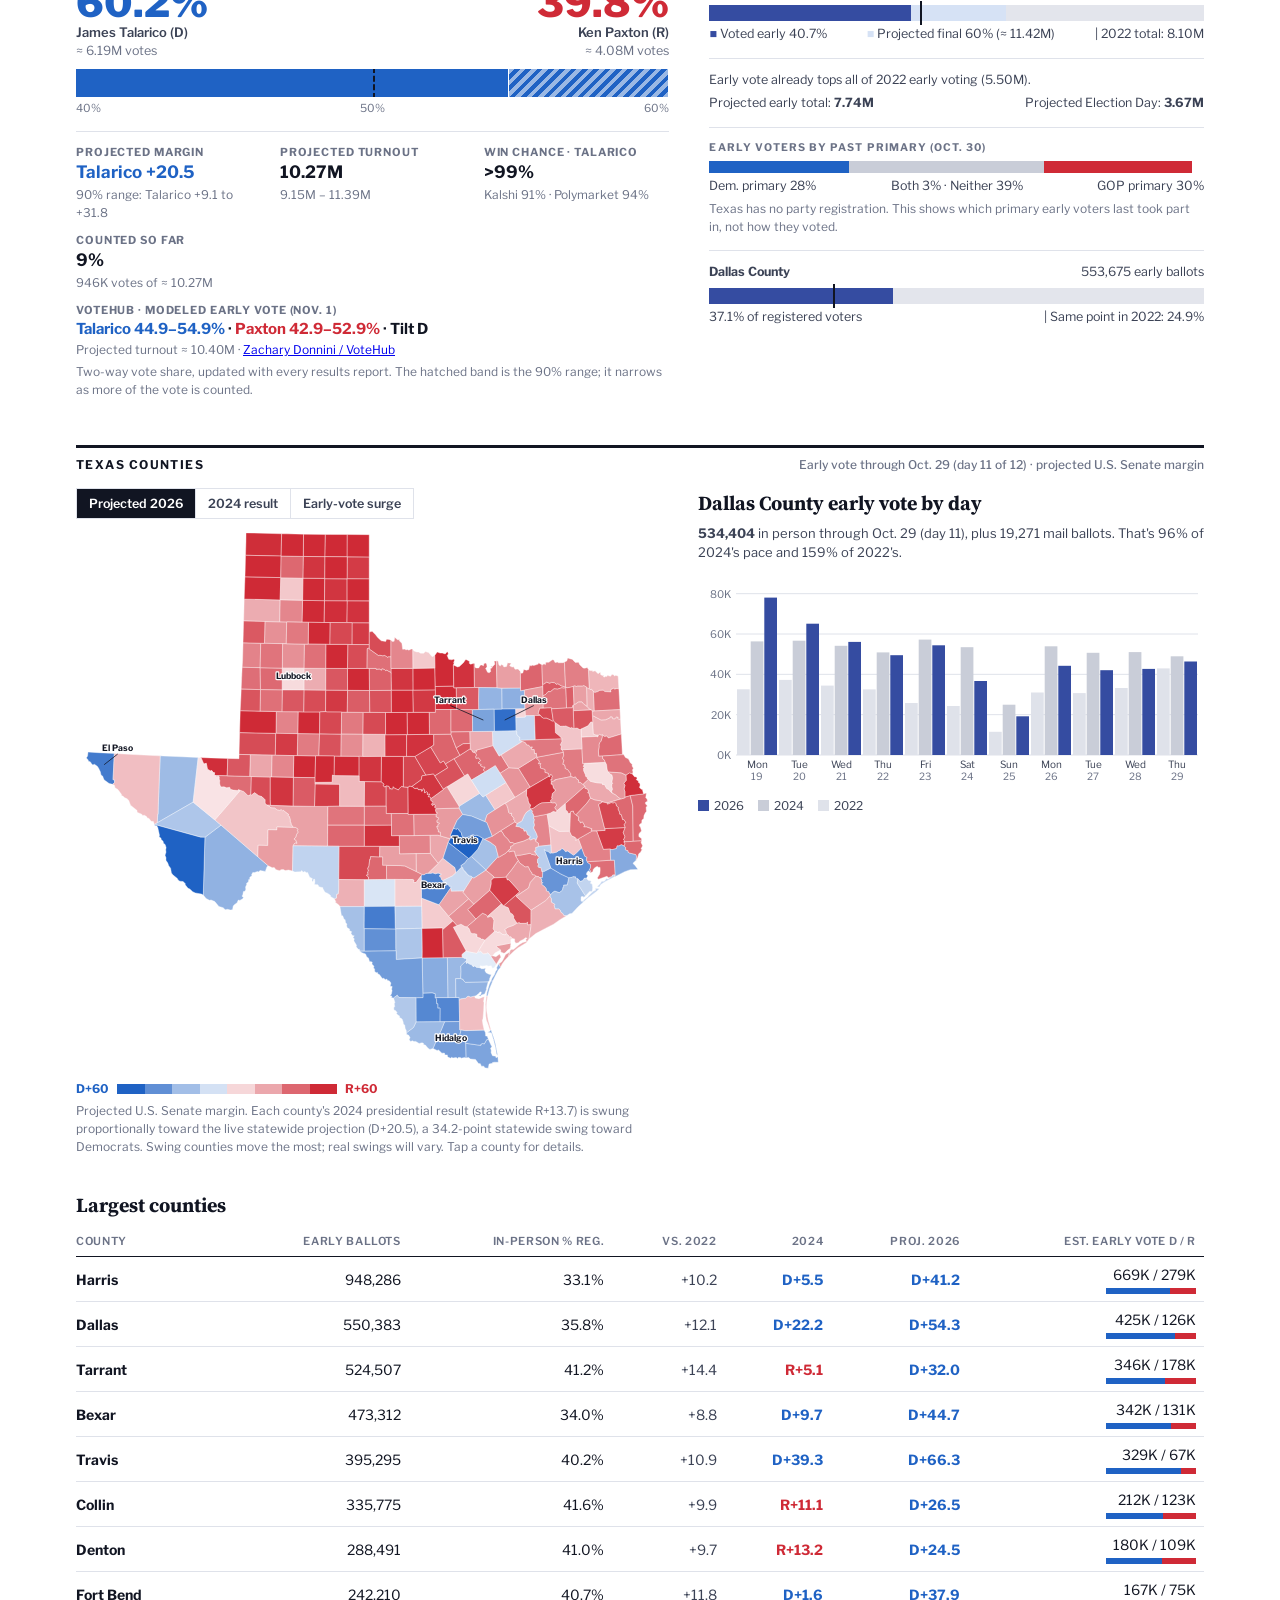
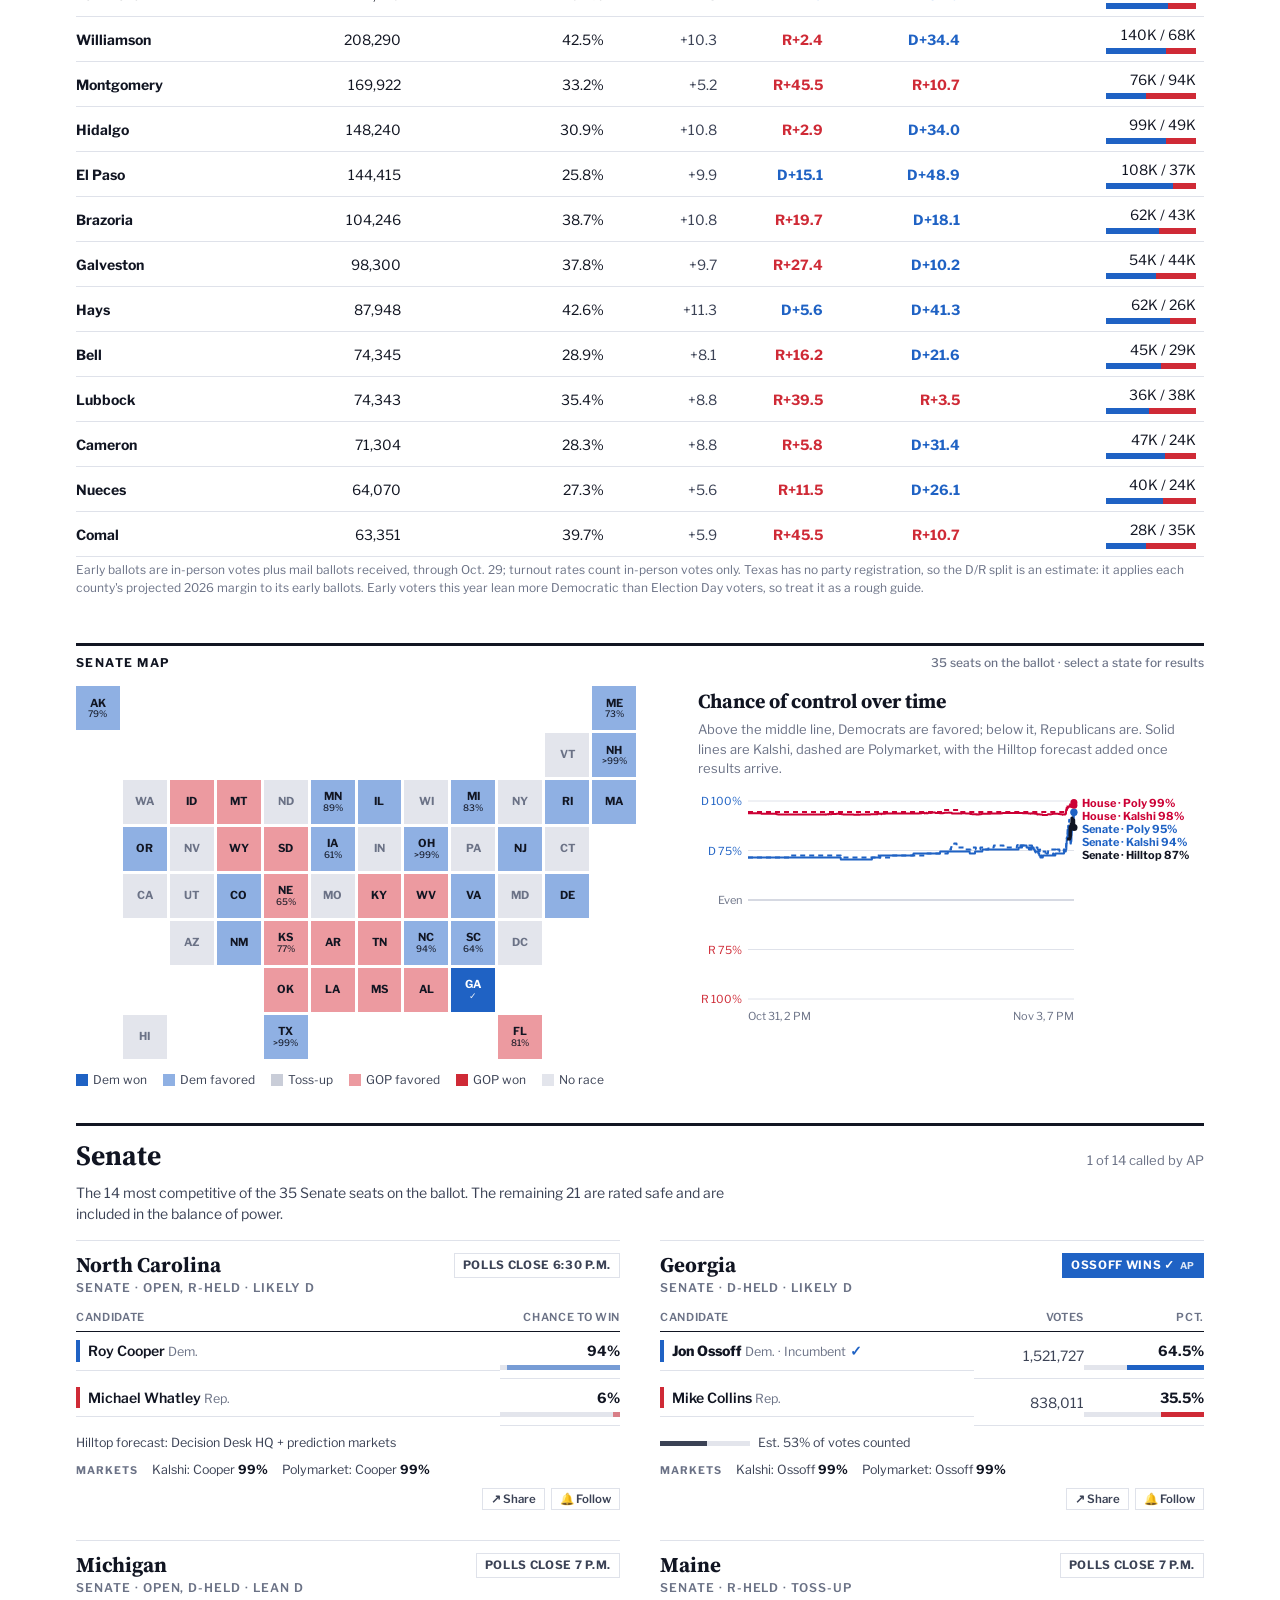
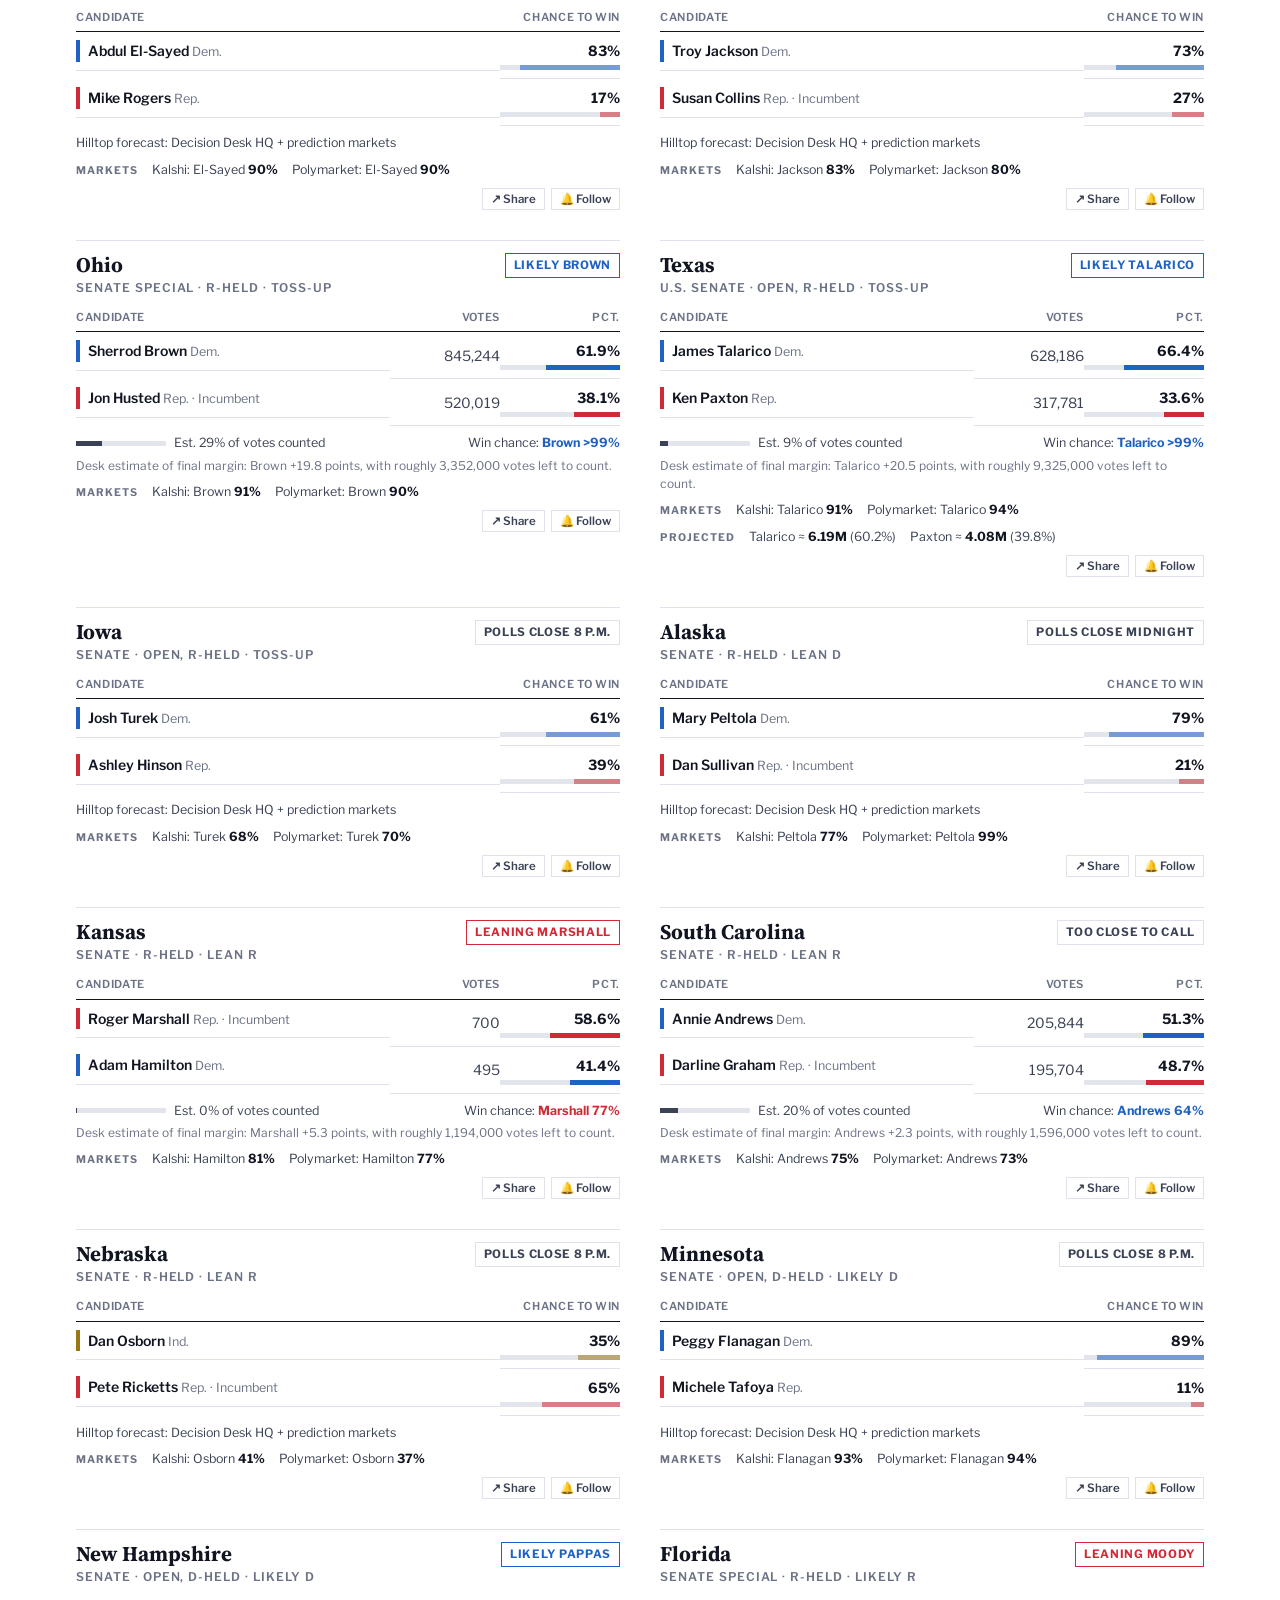
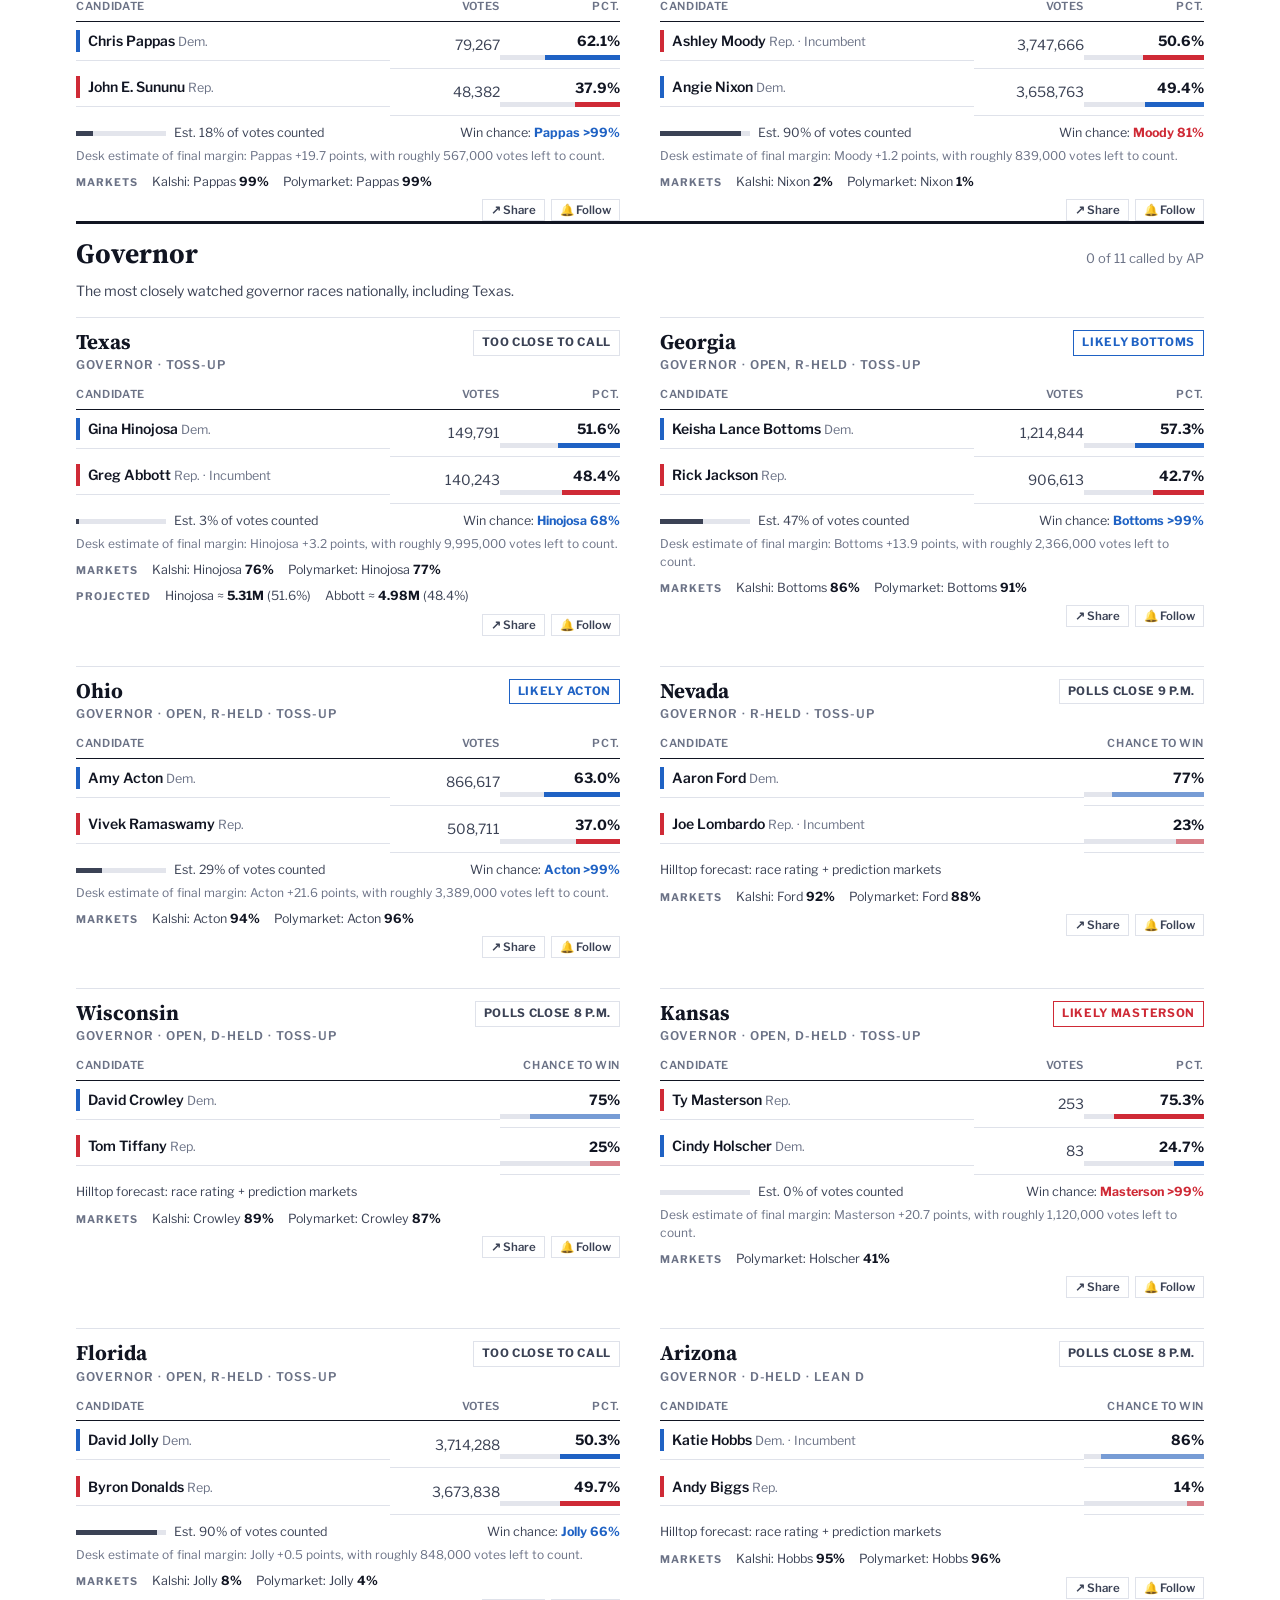
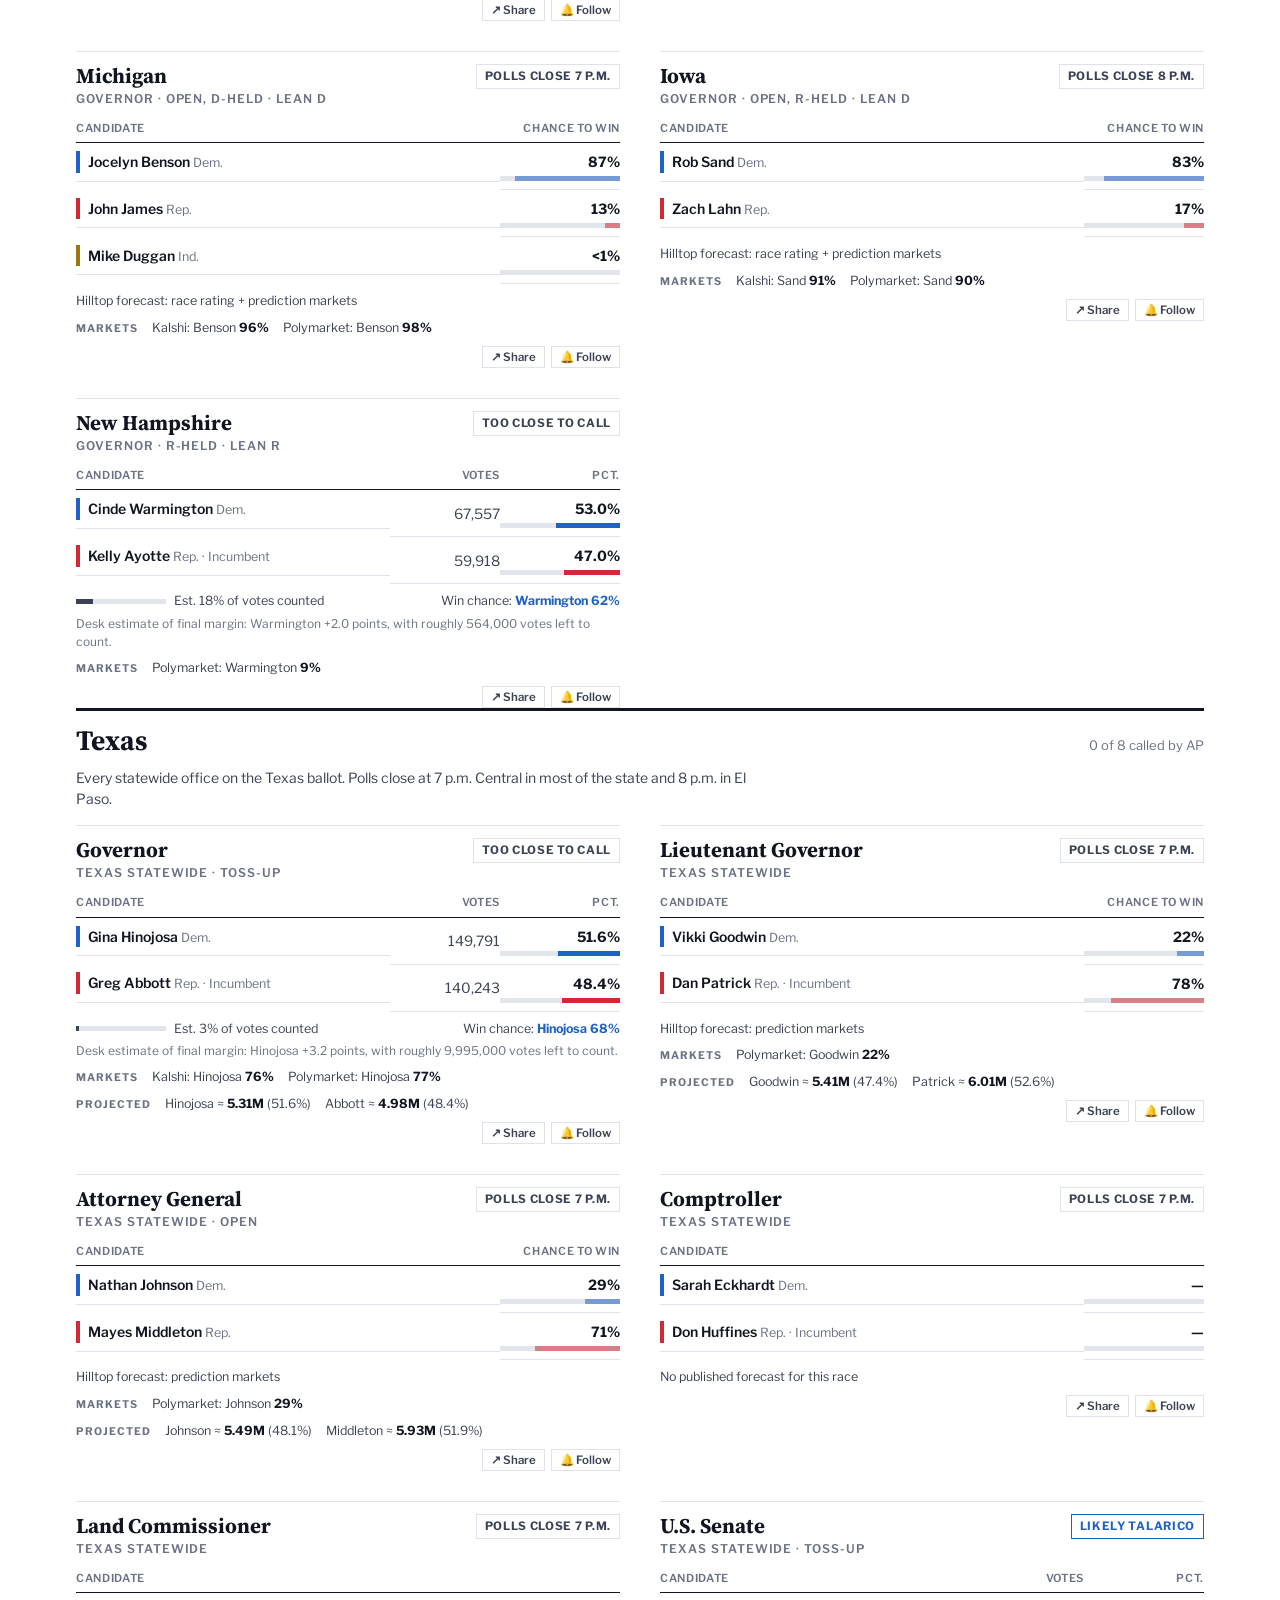
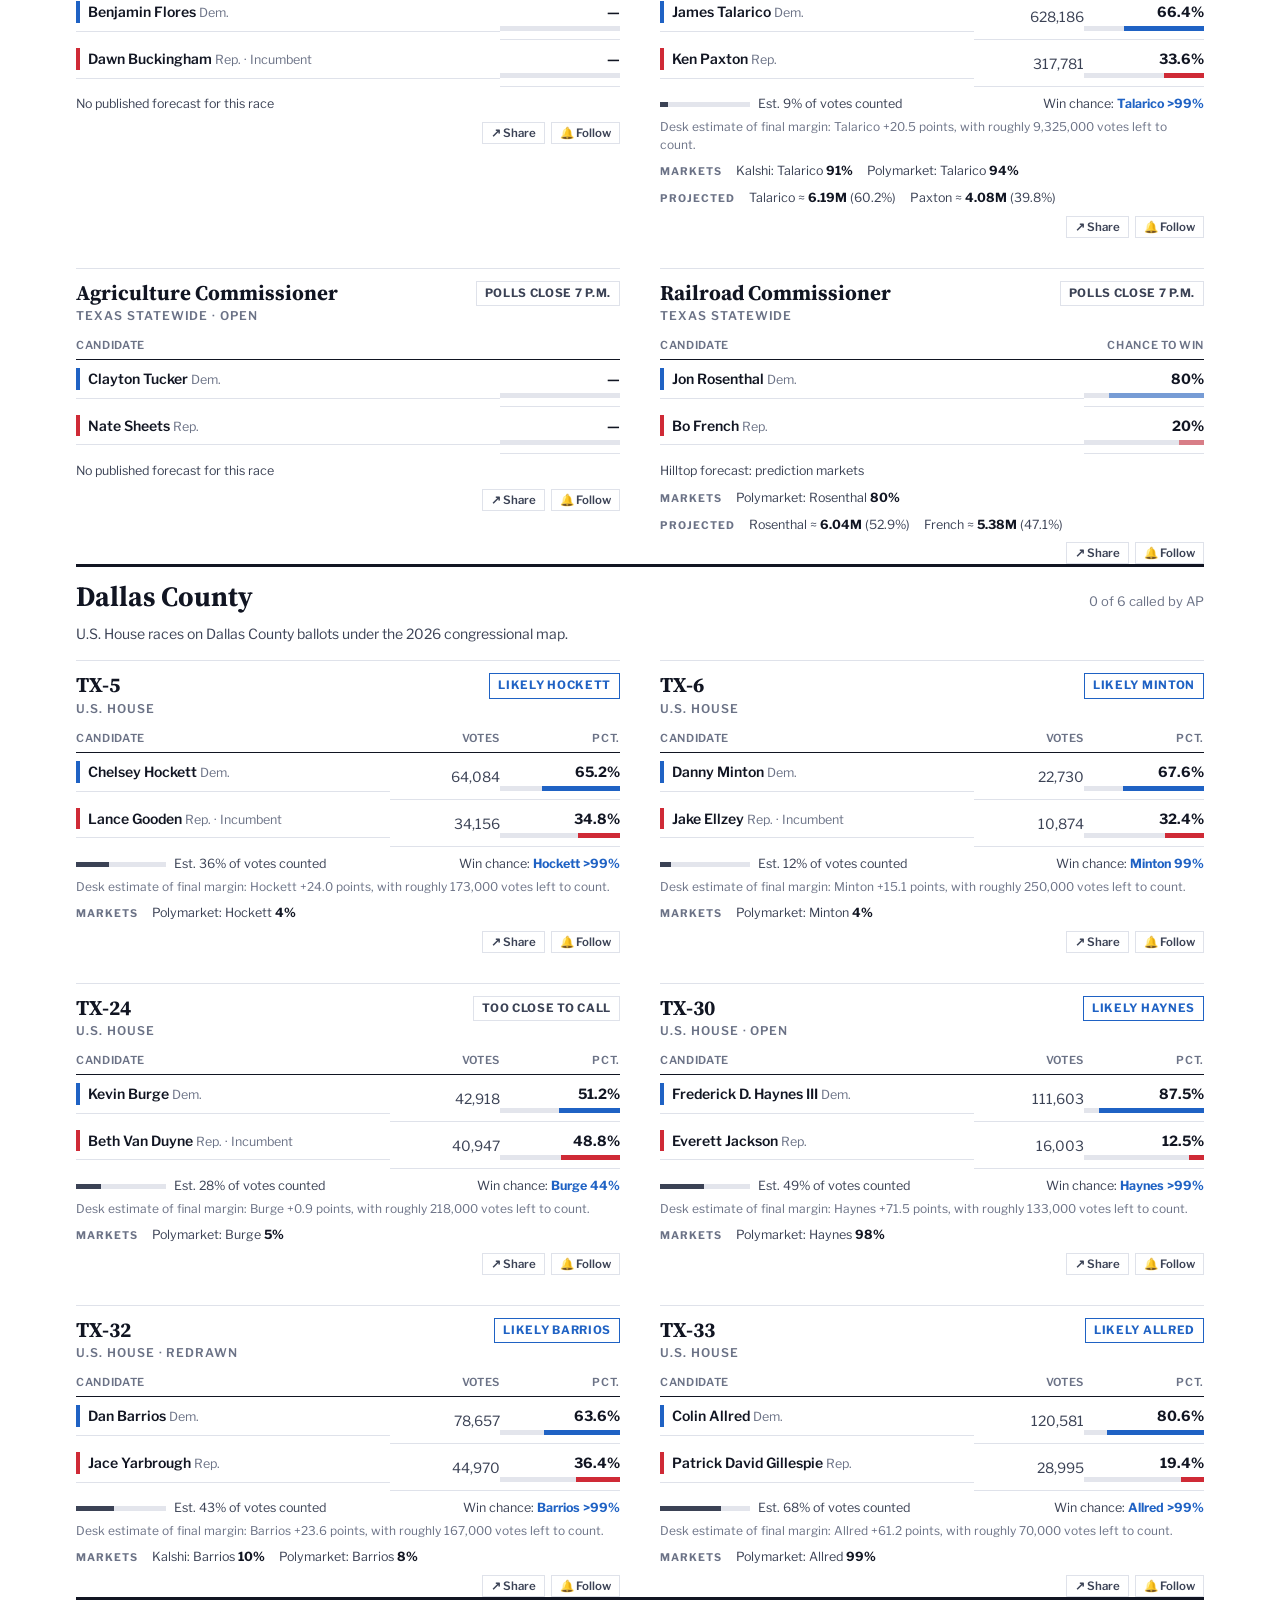
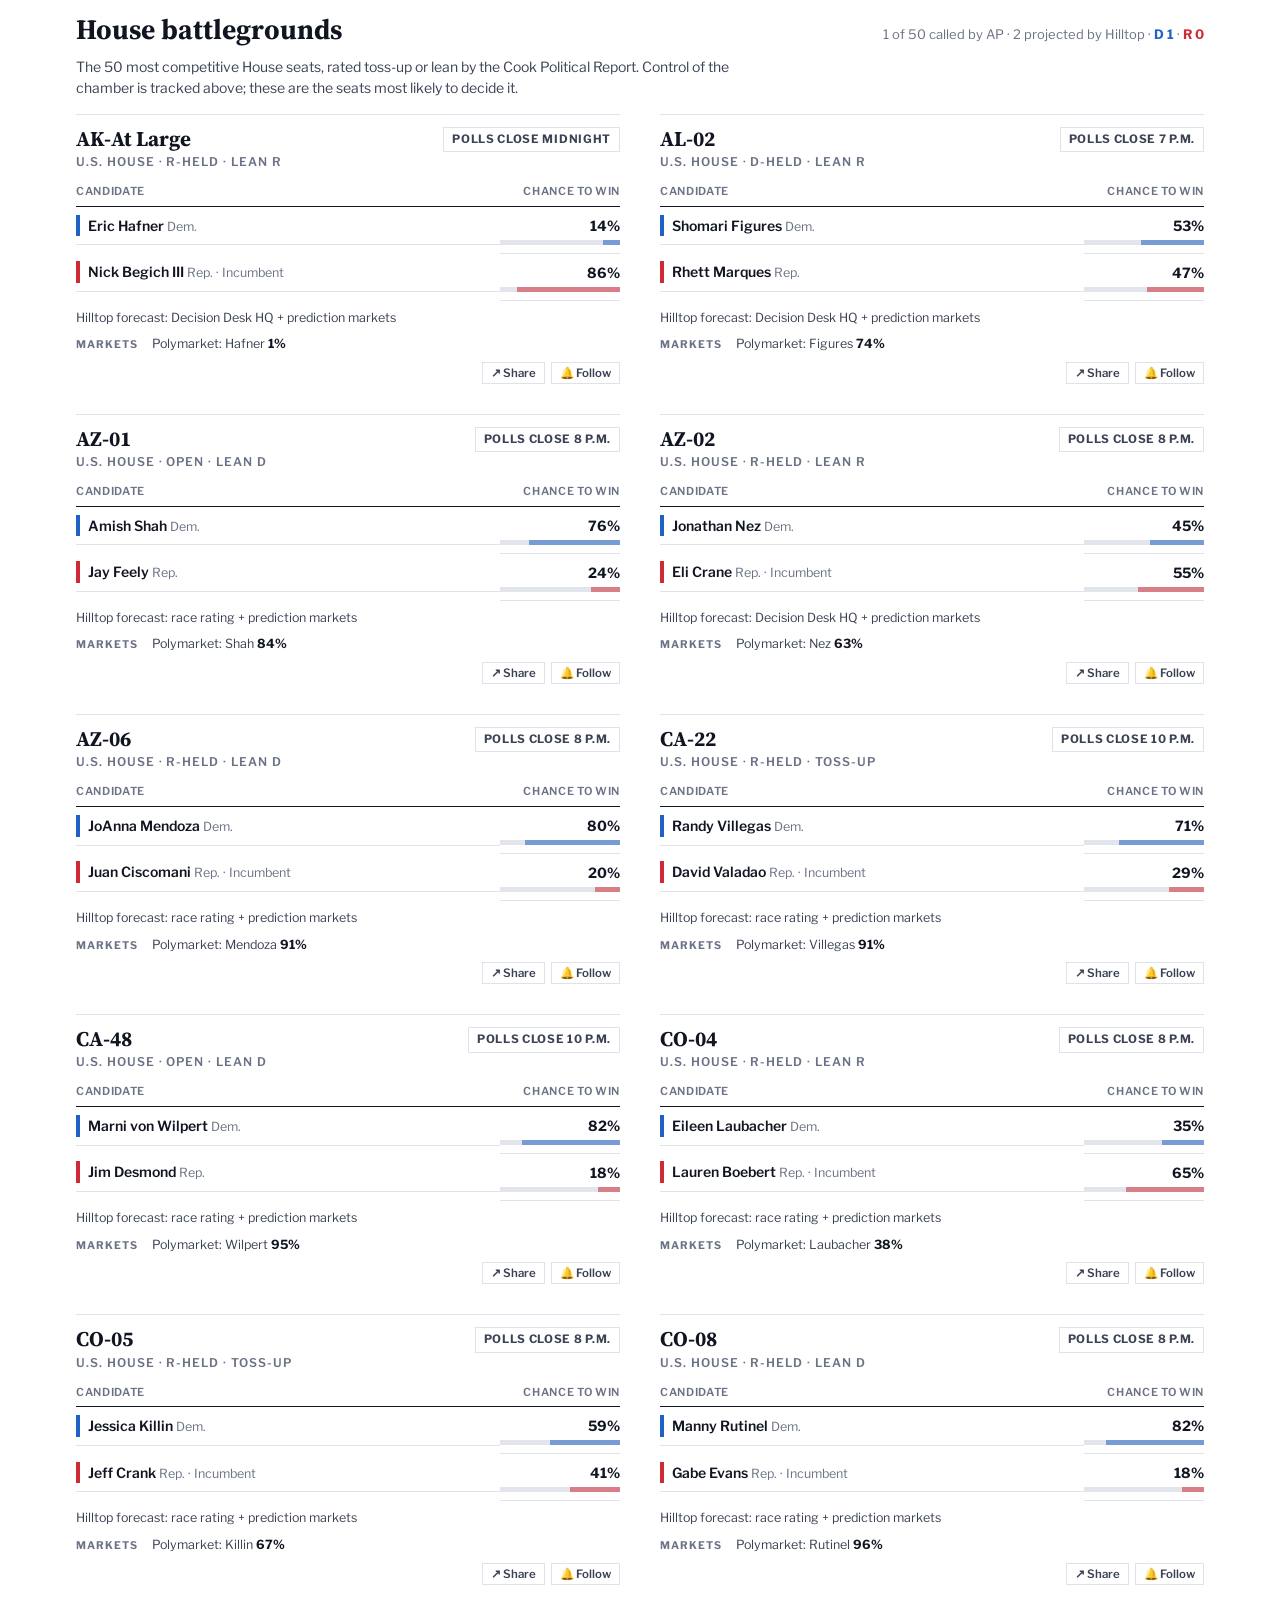
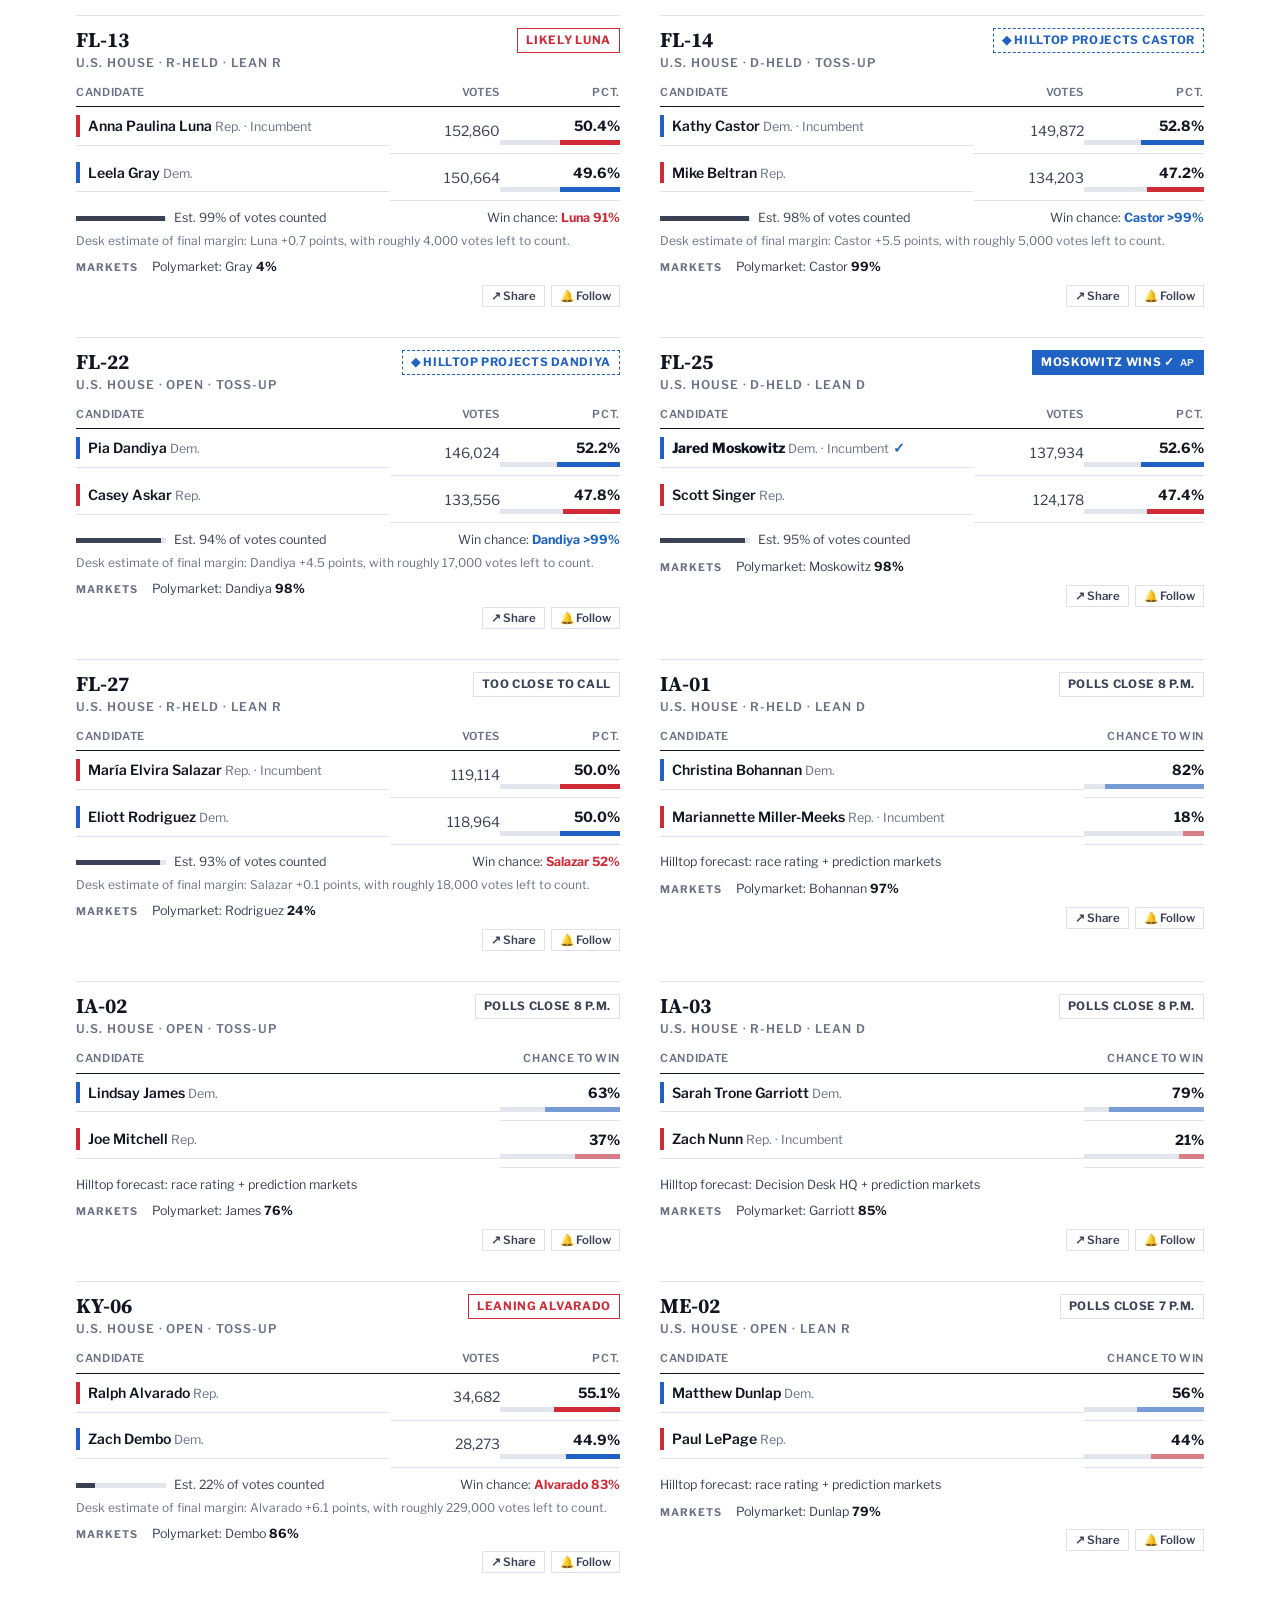
==== commit 3e028f5b: "Texas: read SOS update time correctly (it is now posted in UTC) Co-Authored-By: Claude Opus 5.5 <nor" ====
--- a/index.html
+++ b/index.html
@@ -2,7 +2,7 @@
 <html lang="en">
 <head>
 <meta charset="utf-8">
-<meta name="build" content="1793747781">
+<meta name="build" content="1793754565">
 <meta name="viewport" content="width=device-width,initial-scale=1,viewport-fit=cover">
 <title>Hilltop Election Desk · 2026 Midterm Results</title>
 <meta name="description" content="Live 2026 midterm results, win probabilities and prediction-market odds for Congress, governors, Texas and Dallas County.">
@@ -17,7 +17,7 @@
 <link rel="preconnect" href="https://fonts.googleapis.com">
 <link rel="preconnect" href="https://fonts.gstatic.com" crossorigin>
 <link rel="stylesheet" href="https://fonts.googleapis.com/css2?family=Libre+Franklin:wght@400;500;600;700;800&family=Source+Serif+4:opsz,wght@8..60,600;8..60,700&display=swap">
-<link rel="stylesheet" href="assets/styles.css?v=1793747781">
+<link rel="stylesheet" href="assets/styles.css?v=1793754565">
 <style>body{margin:0}</style>
 </head>
 <body>
@@ -201,8 +201,8 @@
     <div class="legal"><span>© 2026 Hilltop Election Desk. An independent project, not affiliated with Southern Methodist University.</span><span>Win chances are estimates, not race calls. Official winners are called by the Associated Press.</span></div>
   </div>
 </footer>
-<script src="assets/chrome.js?v=1793747781"></script>
-<script src="assets/apdirect.js?v=1793747781"></script>
-<script src="assets/app.js?v=1793747781"></script>
+<script src="assets/chrome.js?v=1793754565"></script>
+<script src="assets/apdirect.js?v=1793754565"></script>
+<script src="assets/app.js?v=1793754565"></script>
 </body>
 </html>
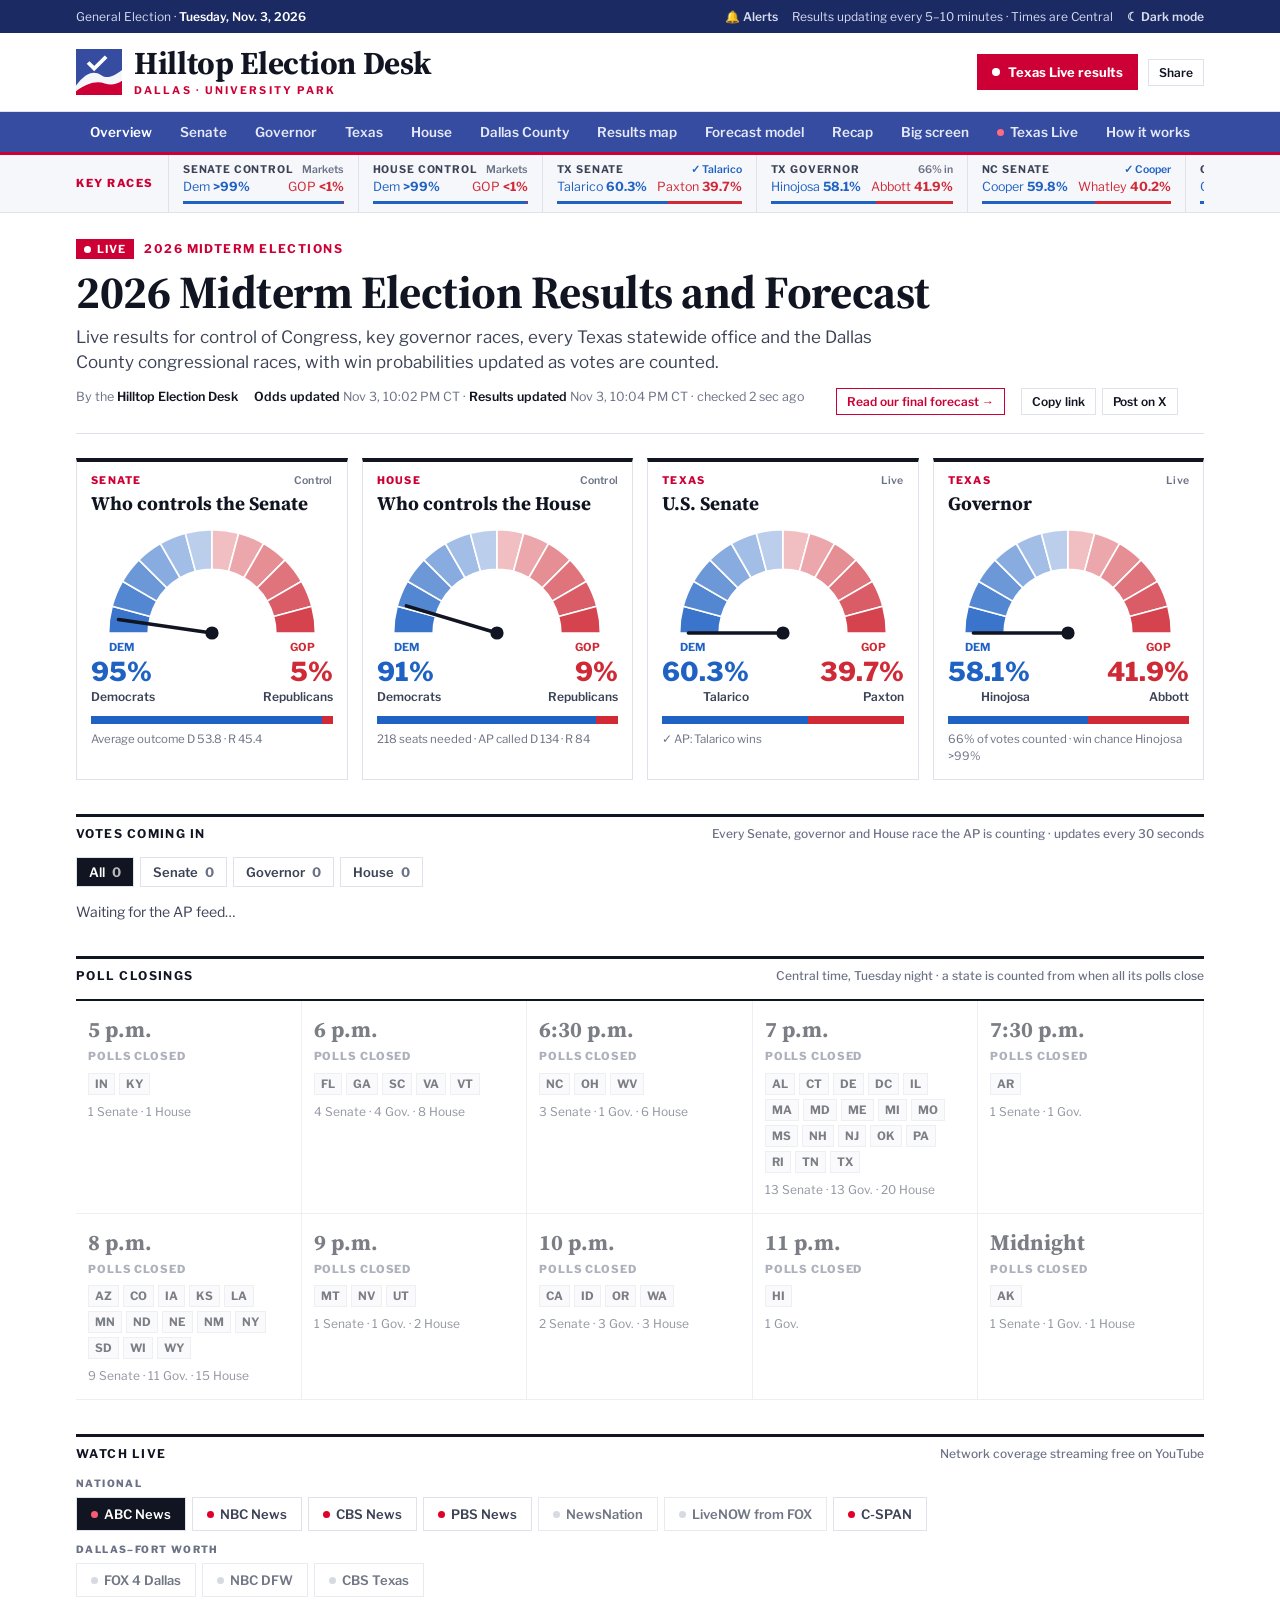
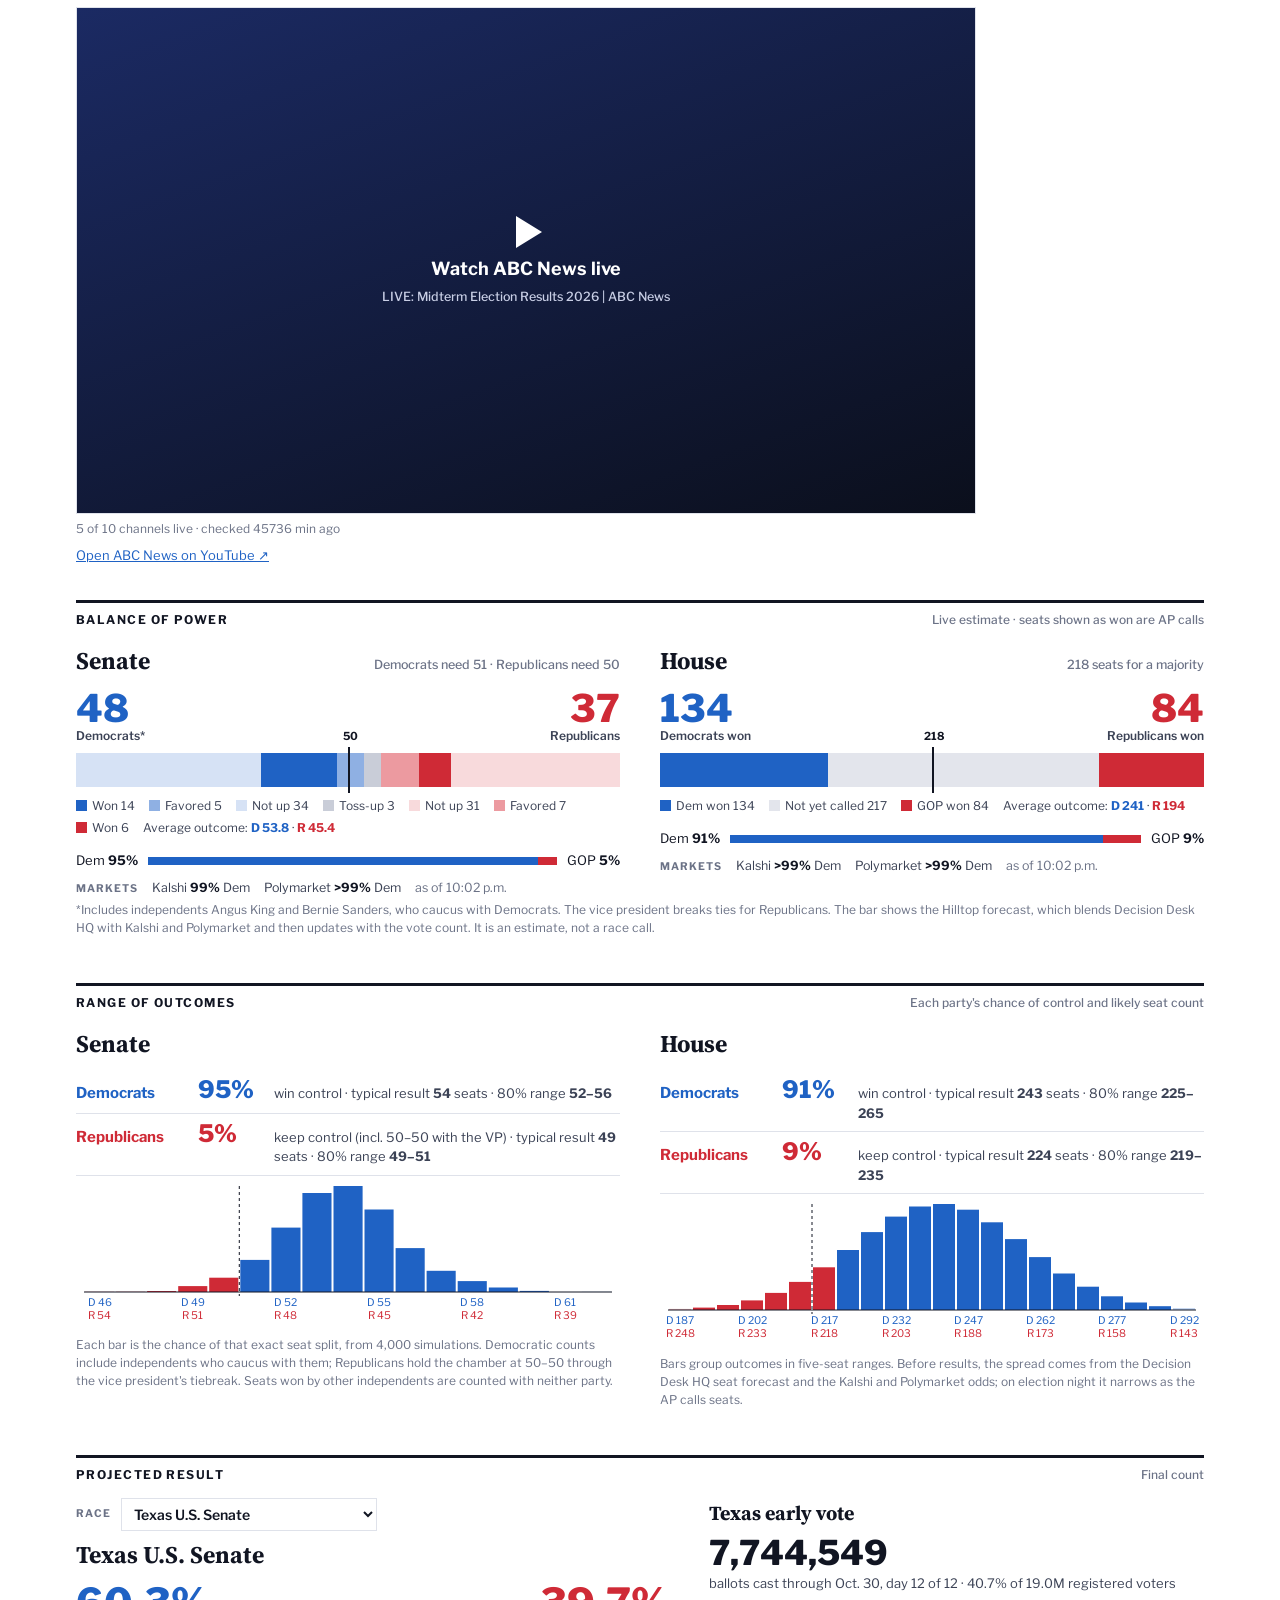
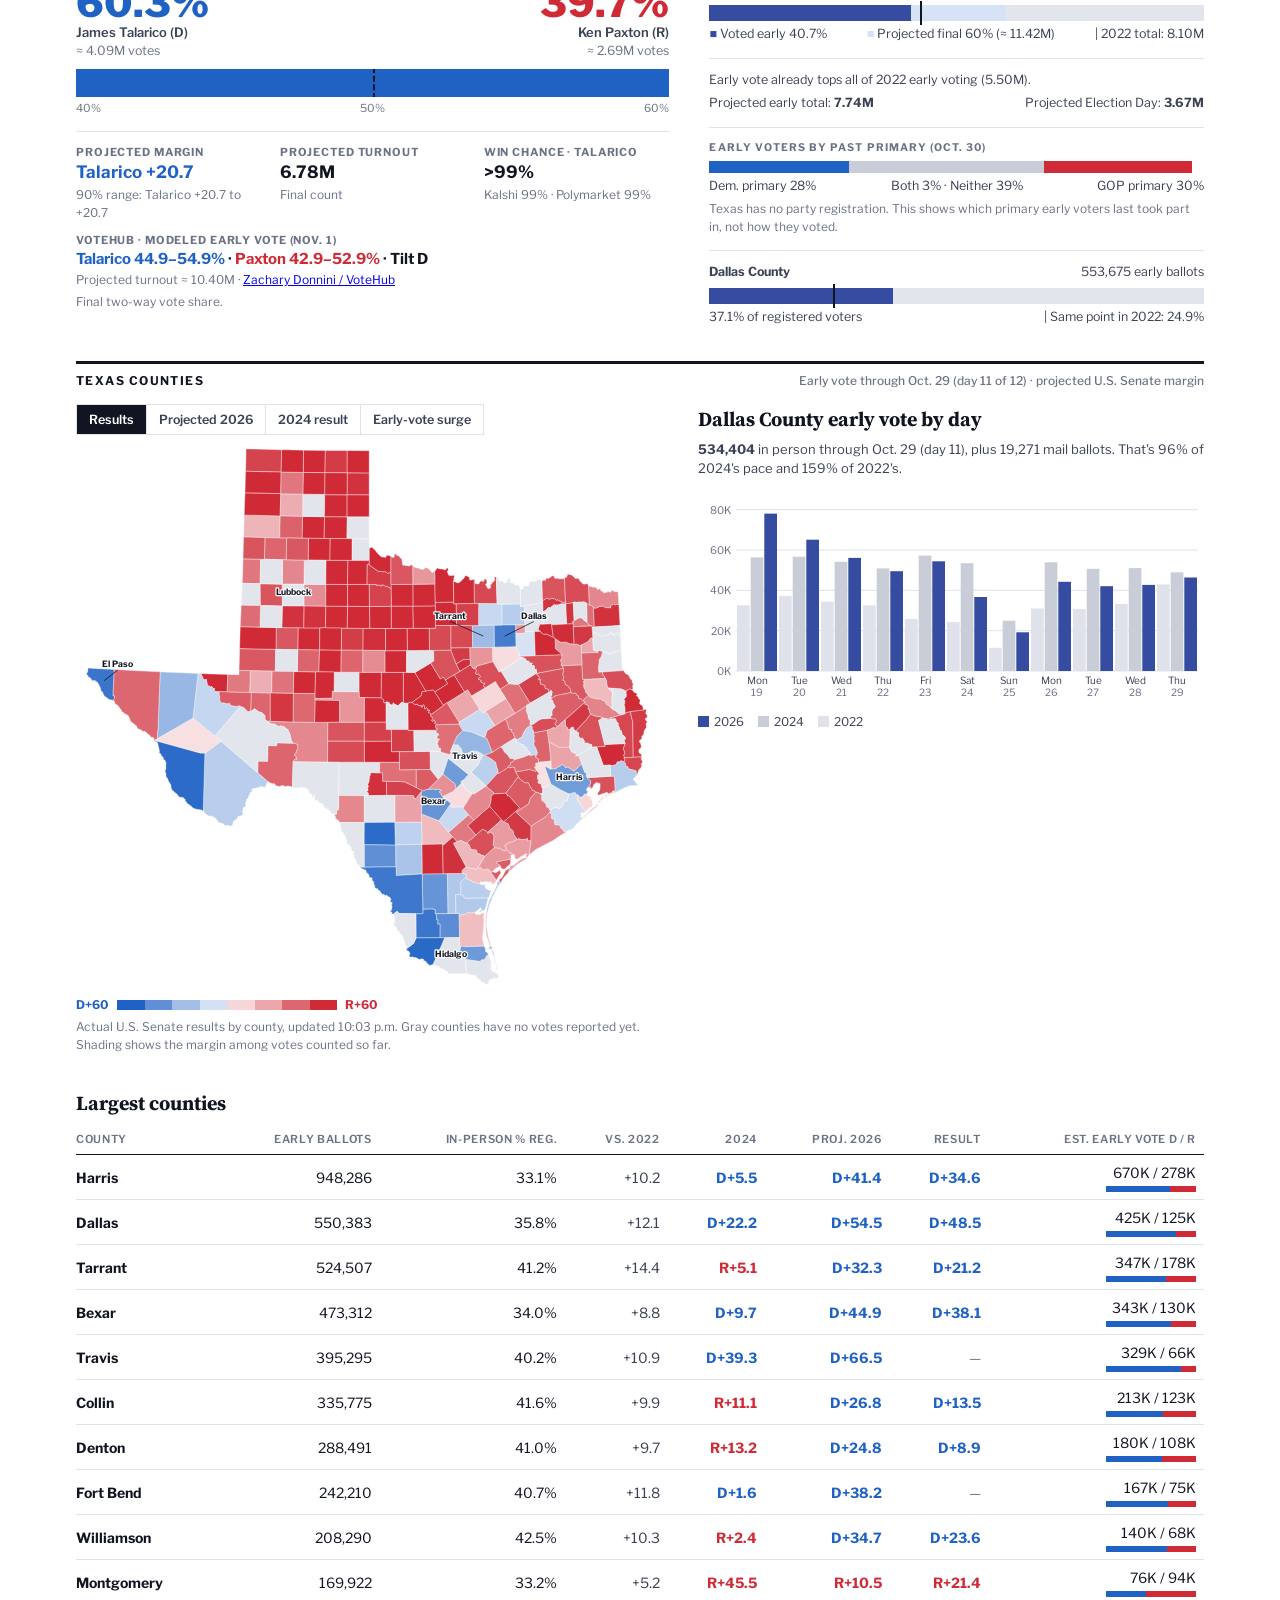
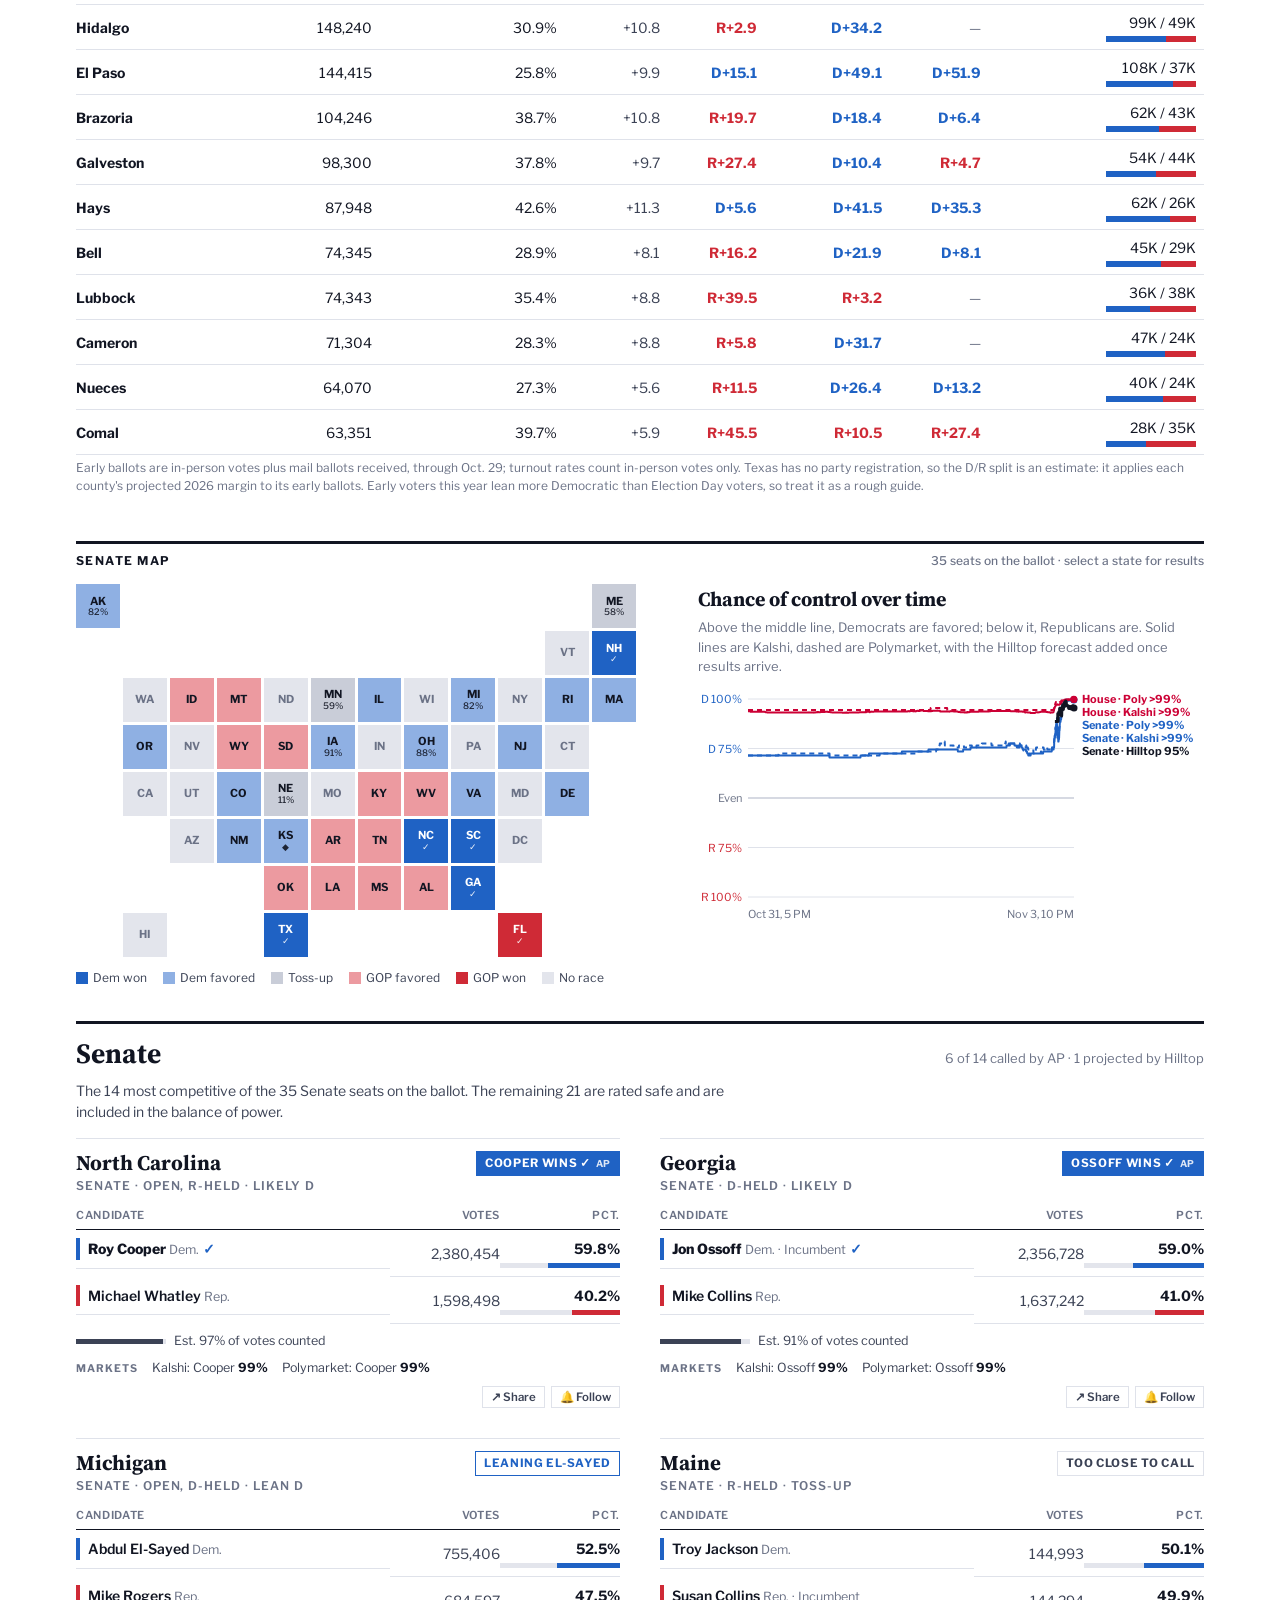
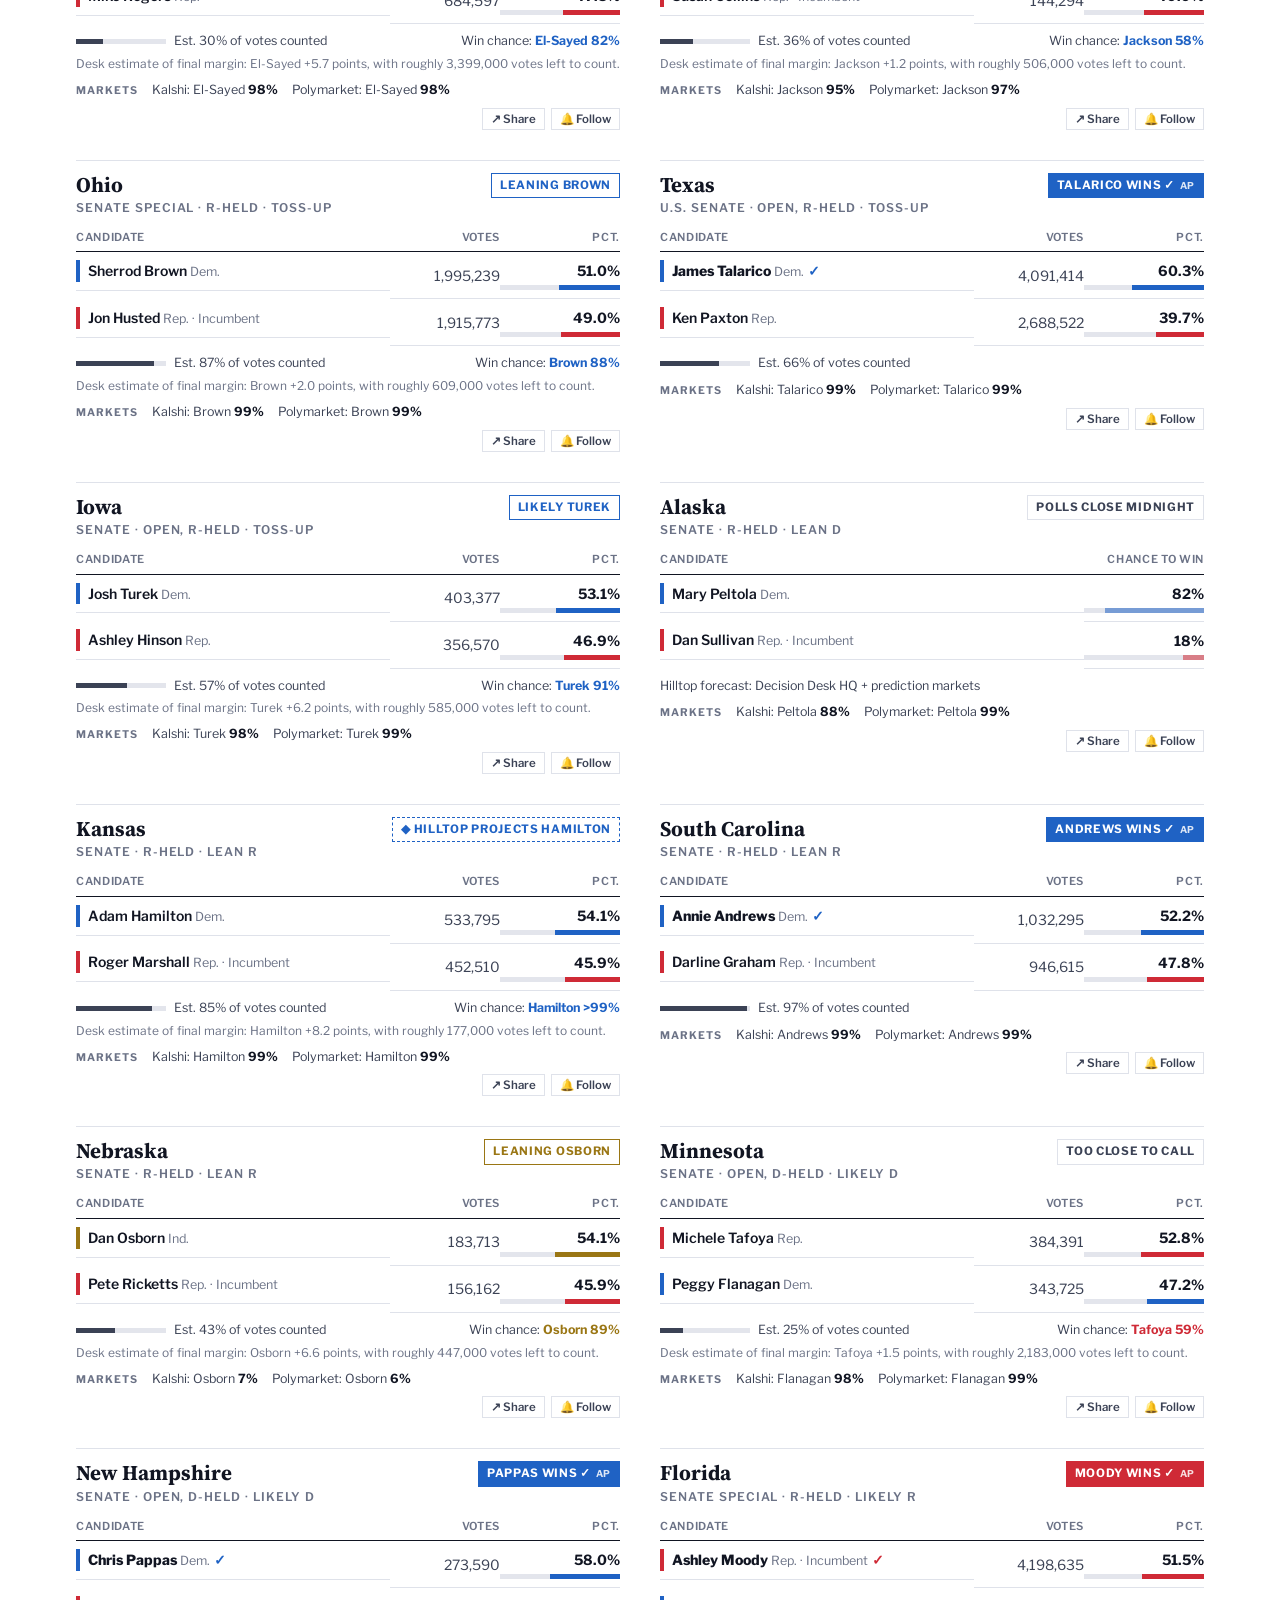
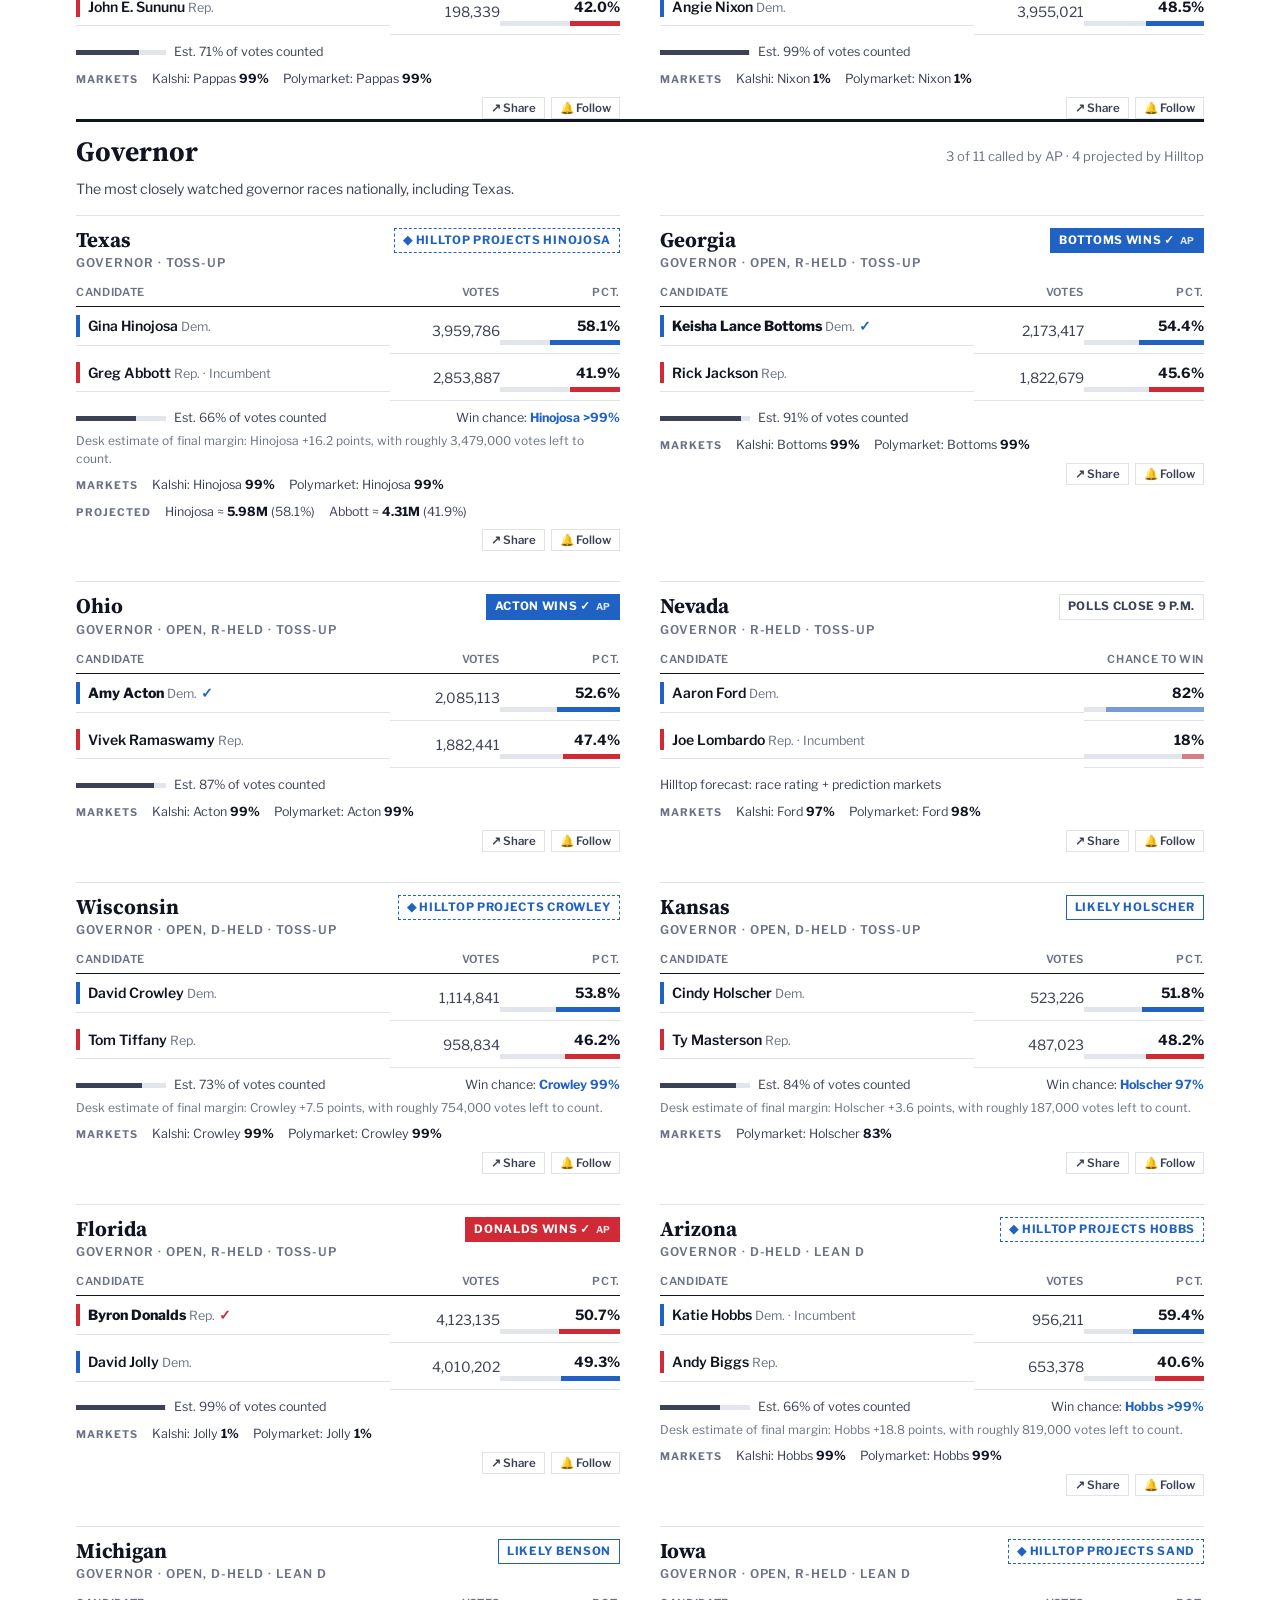
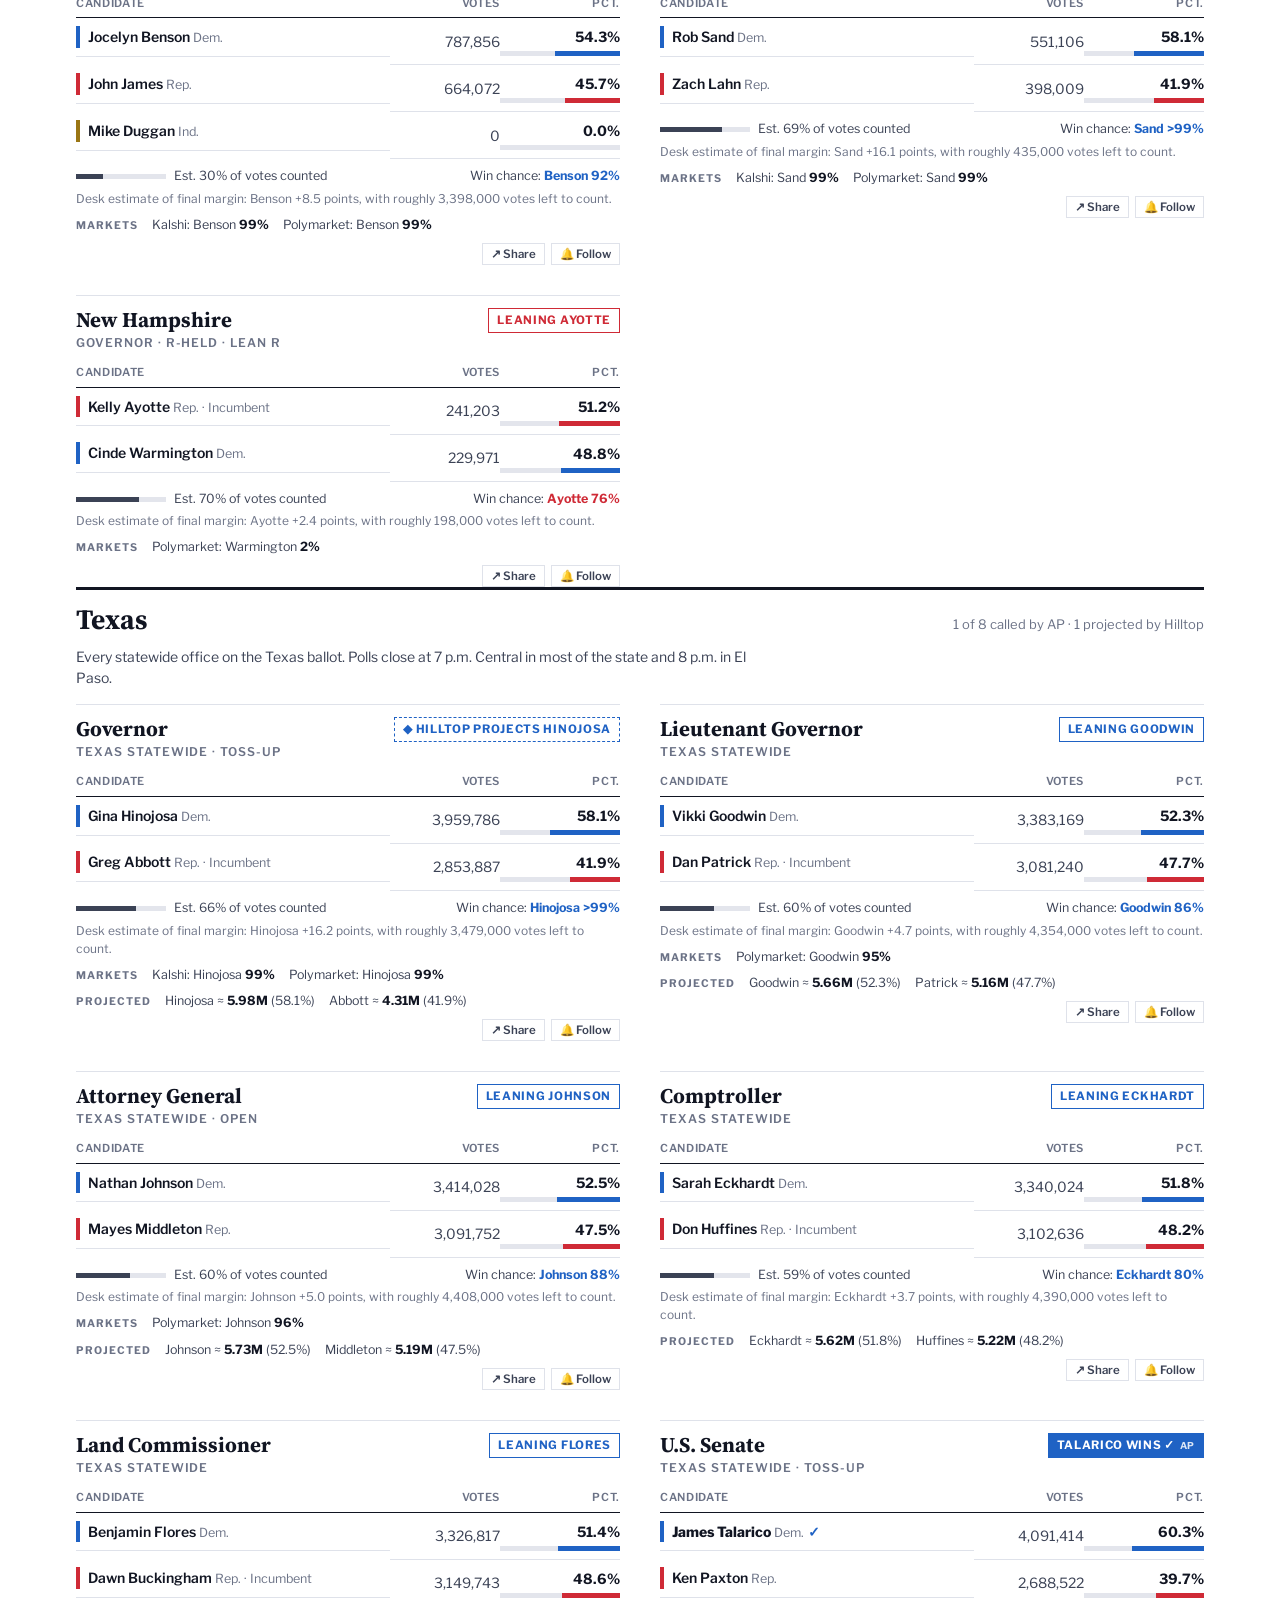
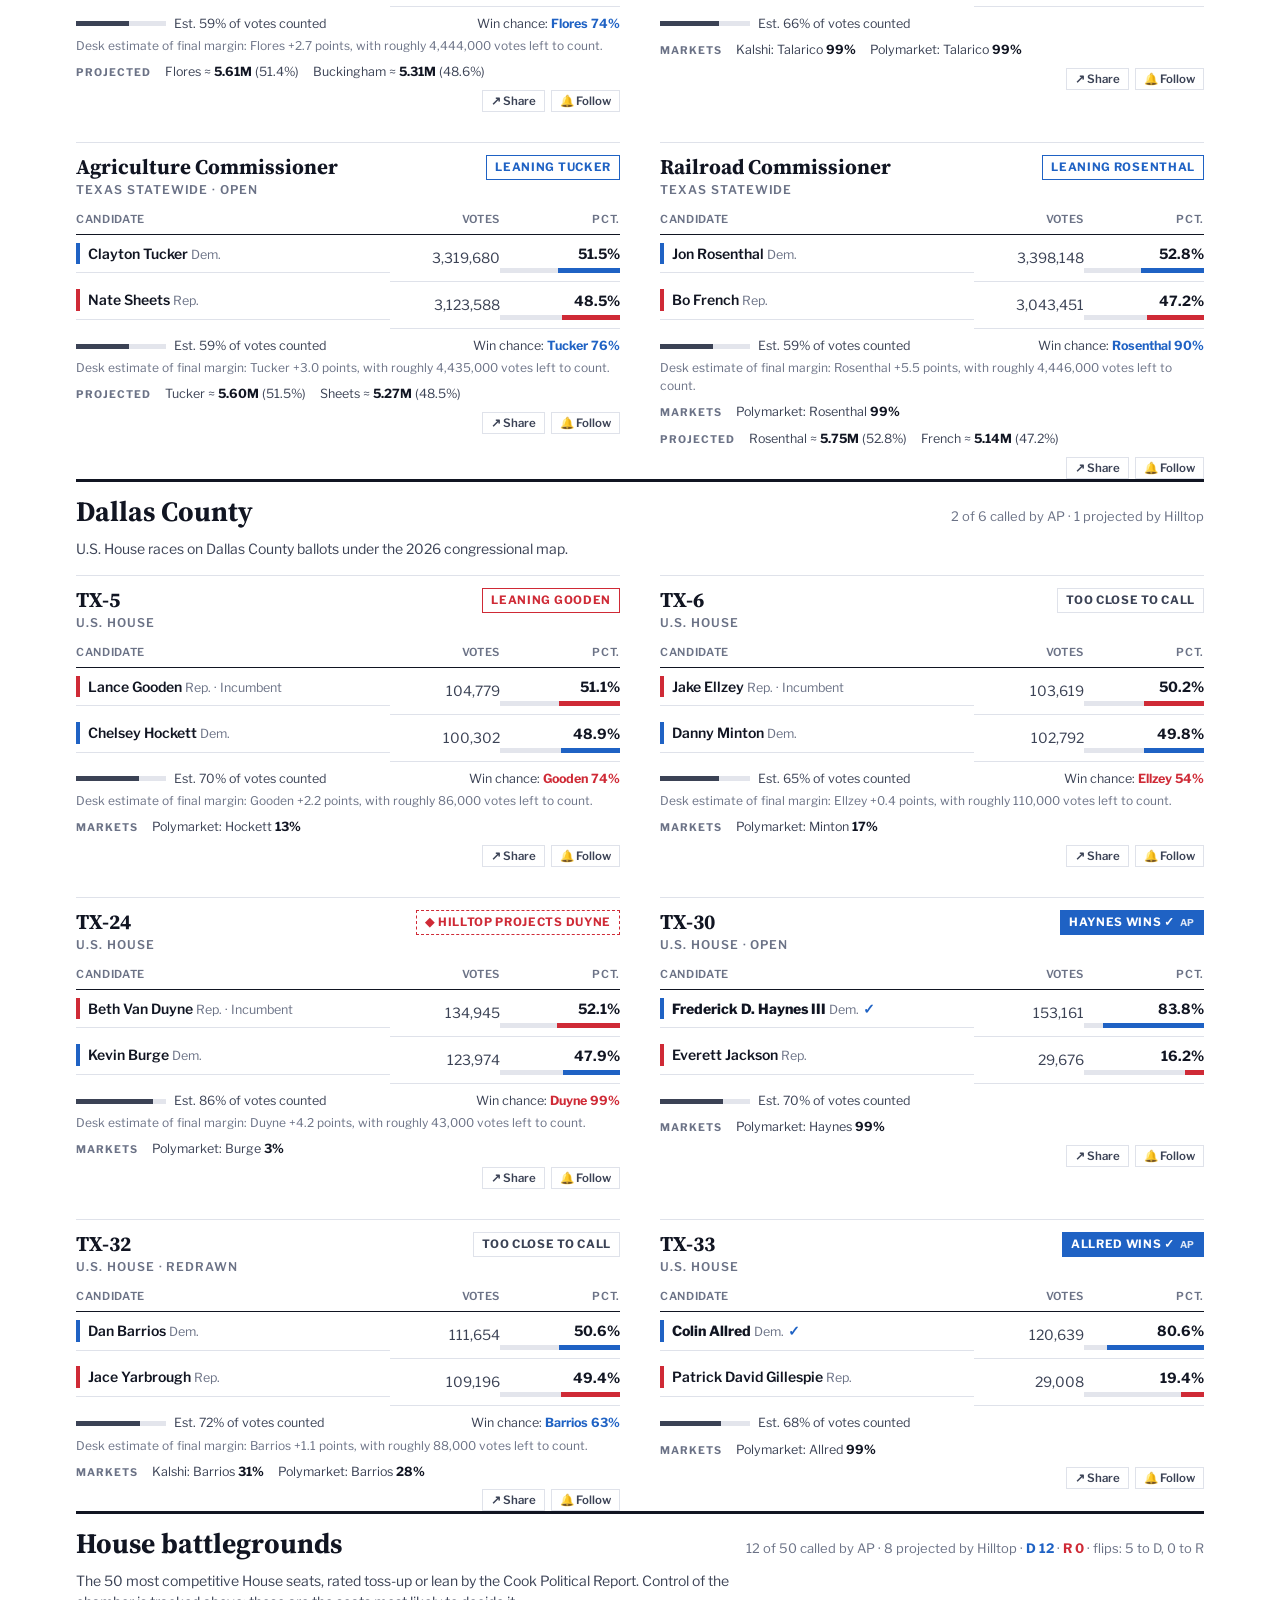
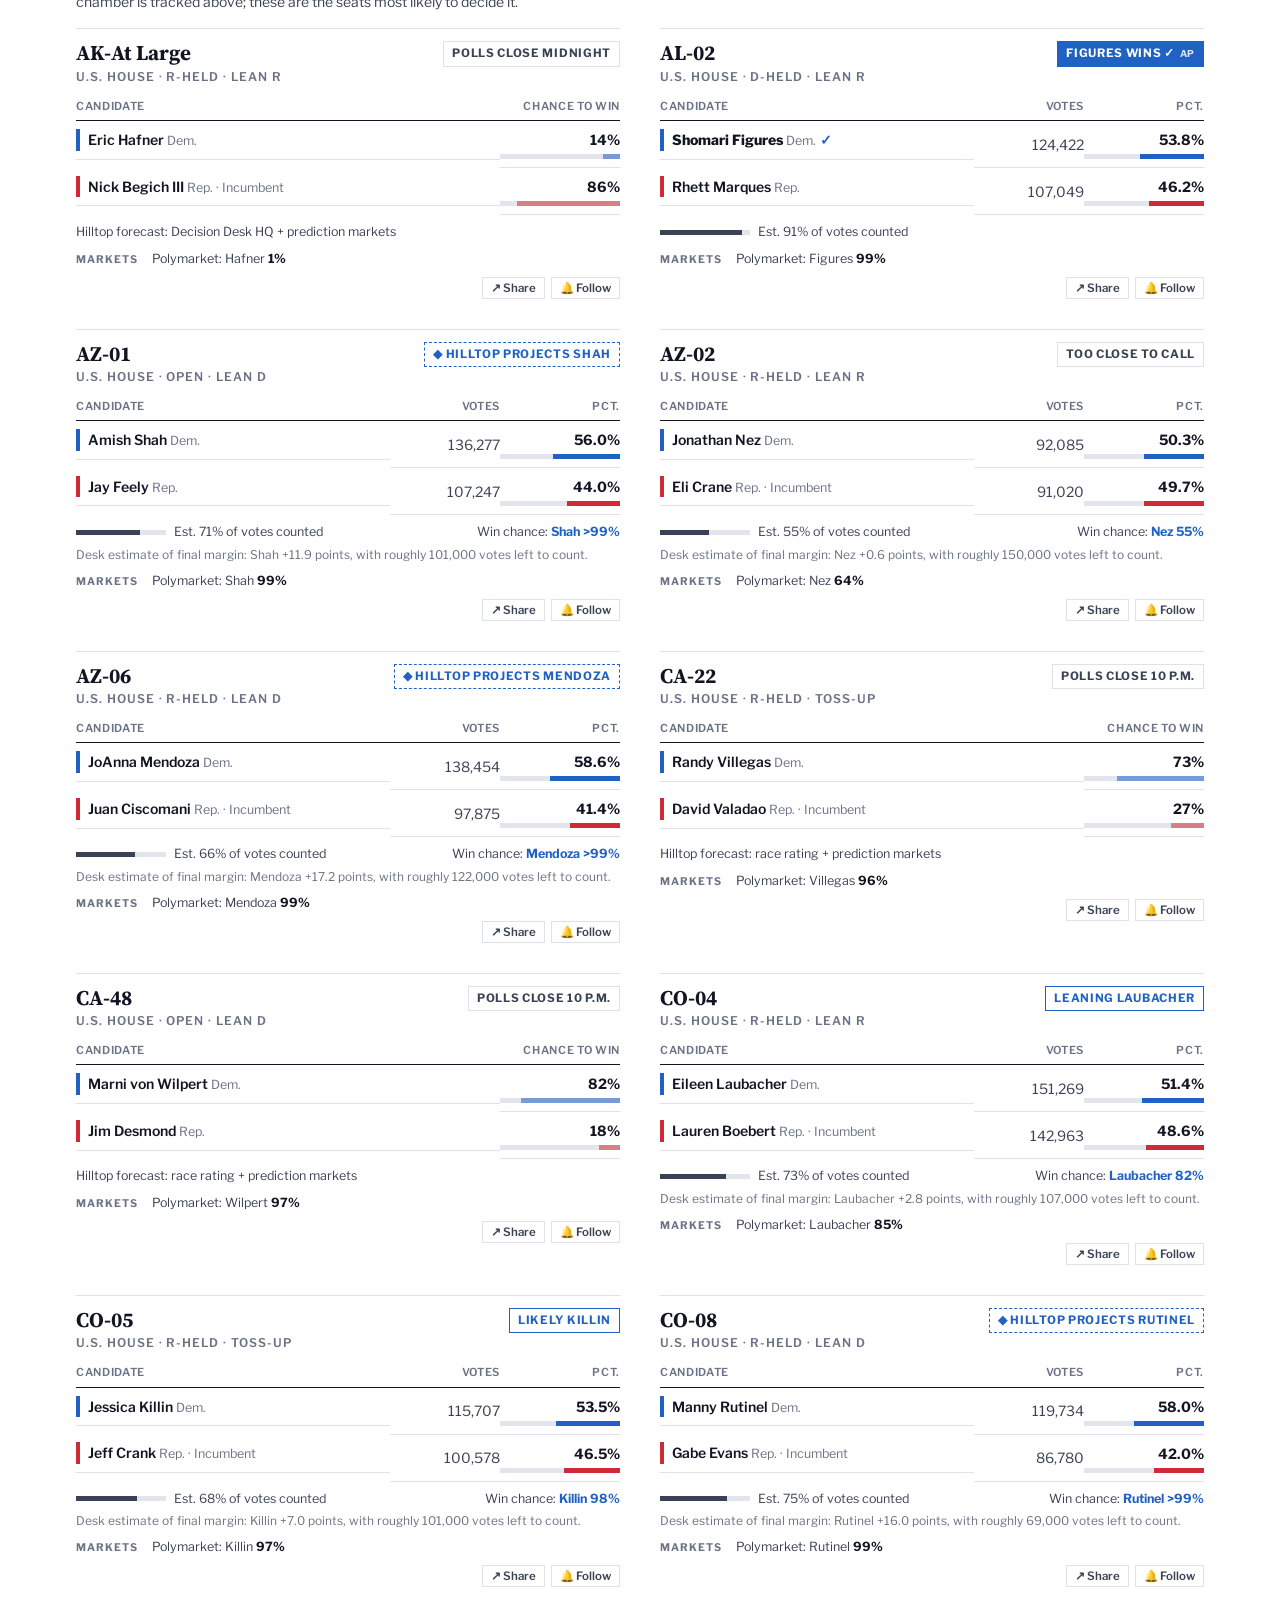
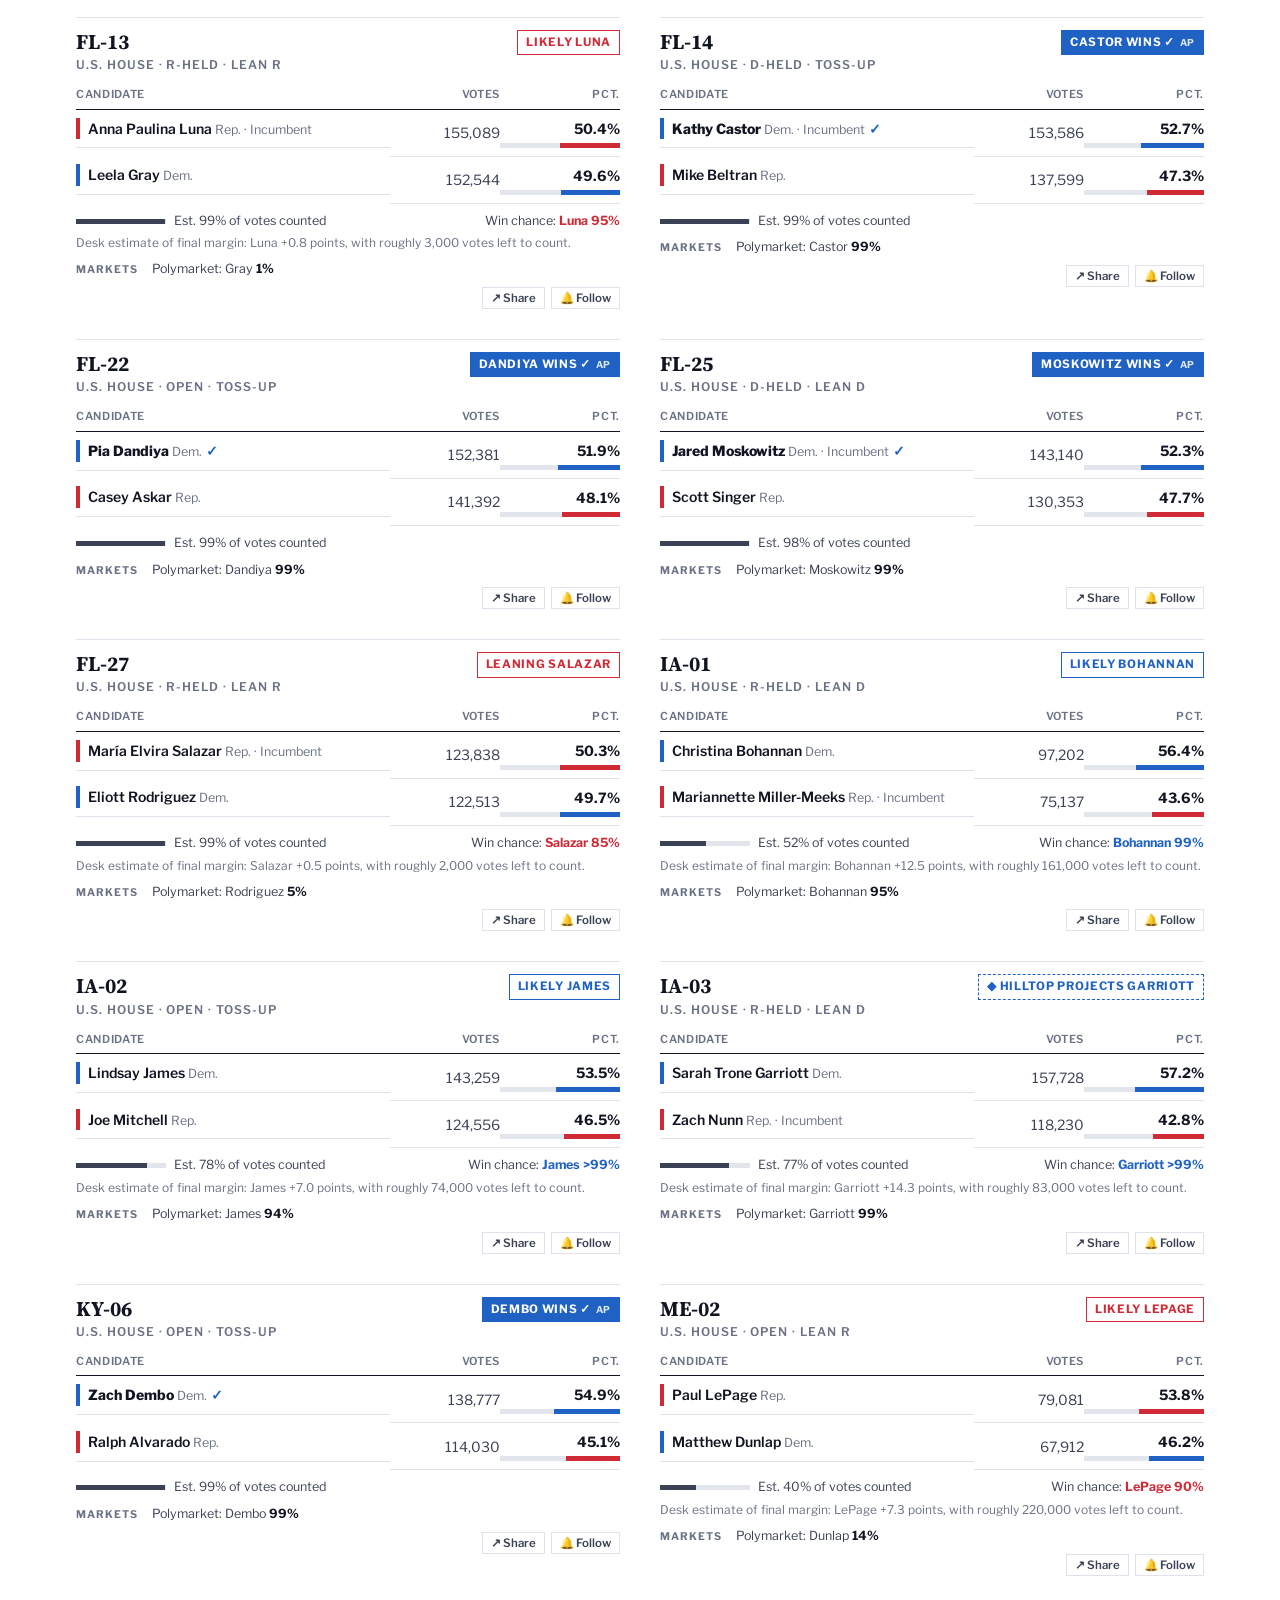
==== commit 4897043d: "Hilltop projections: decision-desk style tiers so clear races are projected sooner Co-Authored-By: C" ====
--- a/index.html
+++ b/index.html
@@ -2,7 +2,7 @@
 <html lang="en">
 <head>
 <meta charset="utf-8">
-<meta name="build" content="1793754565">
+<meta name="build" content="1793765066">
 <meta name="viewport" content="width=device-width,initial-scale=1,viewport-fit=cover">
 <title>Hilltop Election Desk · 2026 Midterm Results</title>
 <meta name="description" content="Live 2026 midterm results, win probabilities and prediction-market odds for Congress, governors, Texas and Dallas County.">
@@ -17,7 +17,7 @@
 <link rel="preconnect" href="https://fonts.googleapis.com">
 <link rel="preconnect" href="https://fonts.gstatic.com" crossorigin>
 <link rel="stylesheet" href="https://fonts.googleapis.com/css2?family=Libre+Franklin:wght@400;500;600;700;800&family=Source+Serif+4:opsz,wght@8..60,600;8..60,700&display=swap">
-<link rel="stylesheet" href="assets/styles.css?v=1793754565">
+<link rel="stylesheet" href="assets/styles.css?v=1793765066">
 <style>body{margin:0}</style>
 </head>
 <body>
@@ -201,8 +201,8 @@
     <div class="legal"><span>© 2026 Hilltop Election Desk. An independent project, not affiliated with Southern Methodist University.</span><span>Win chances are estimates, not race calls. Official winners are called by the Associated Press.</span></div>
   </div>
 </footer>
-<script src="assets/chrome.js?v=1793754565"></script>
-<script src="assets/apdirect.js?v=1793754565"></script>
-<script src="assets/app.js?v=1793754565"></script>
+<script src="assets/chrome.js?v=1793765066"></script>
+<script src="assets/apdirect.js?v=1793765066"></script>
+<script src="assets/app.js?v=1793765066"></script>
 </body>
 </html>
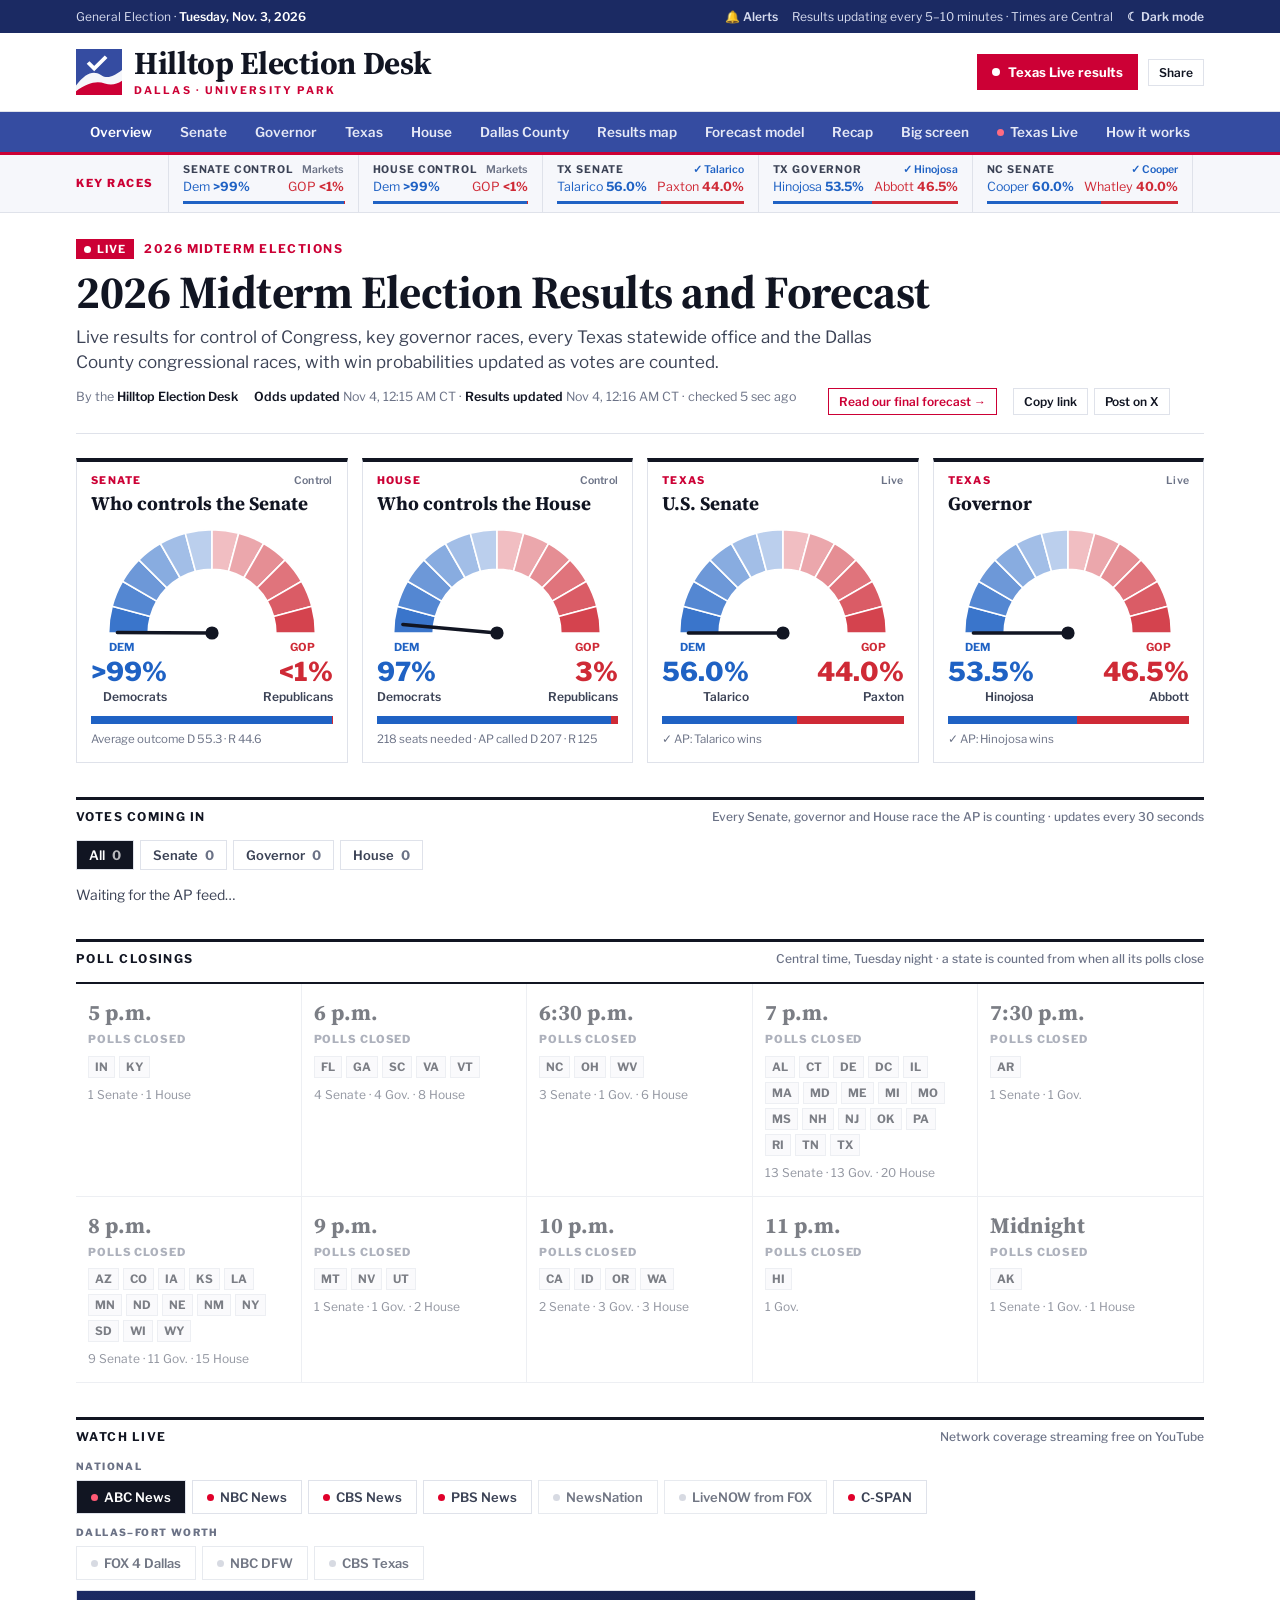
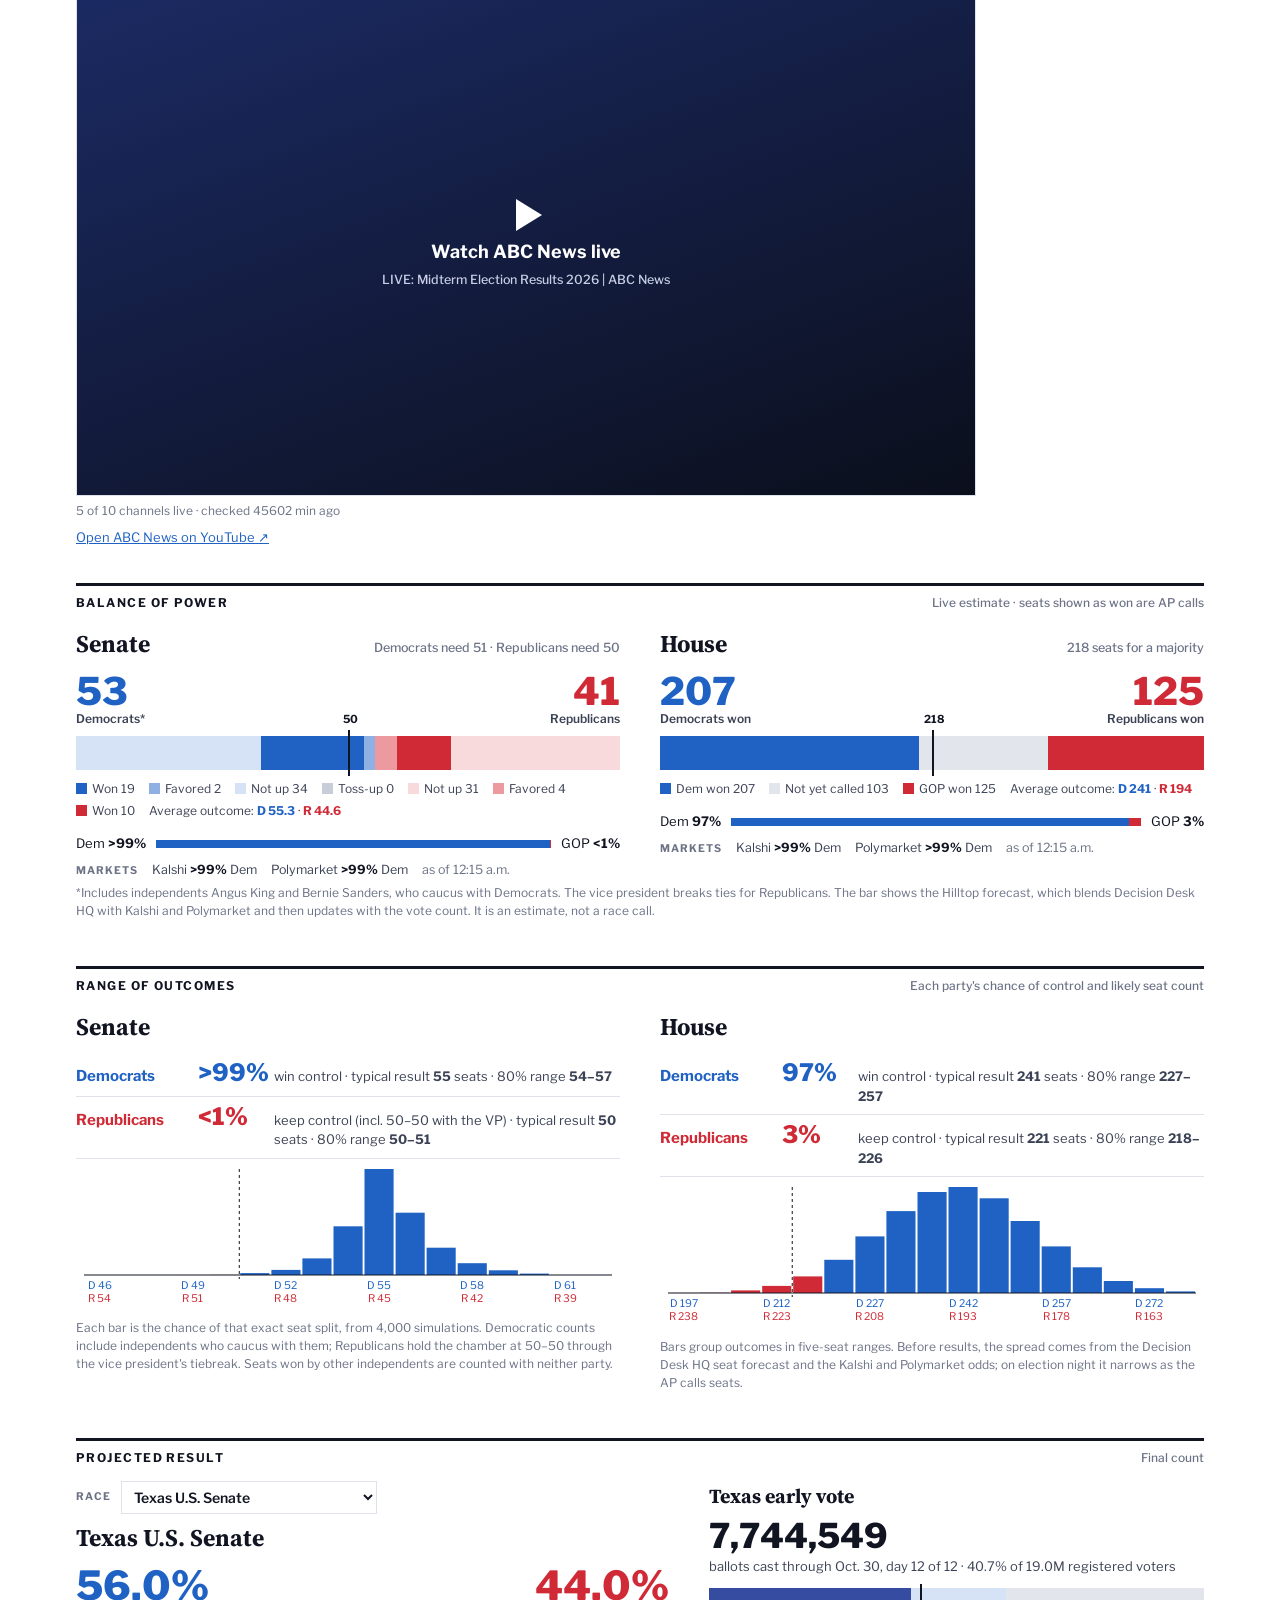
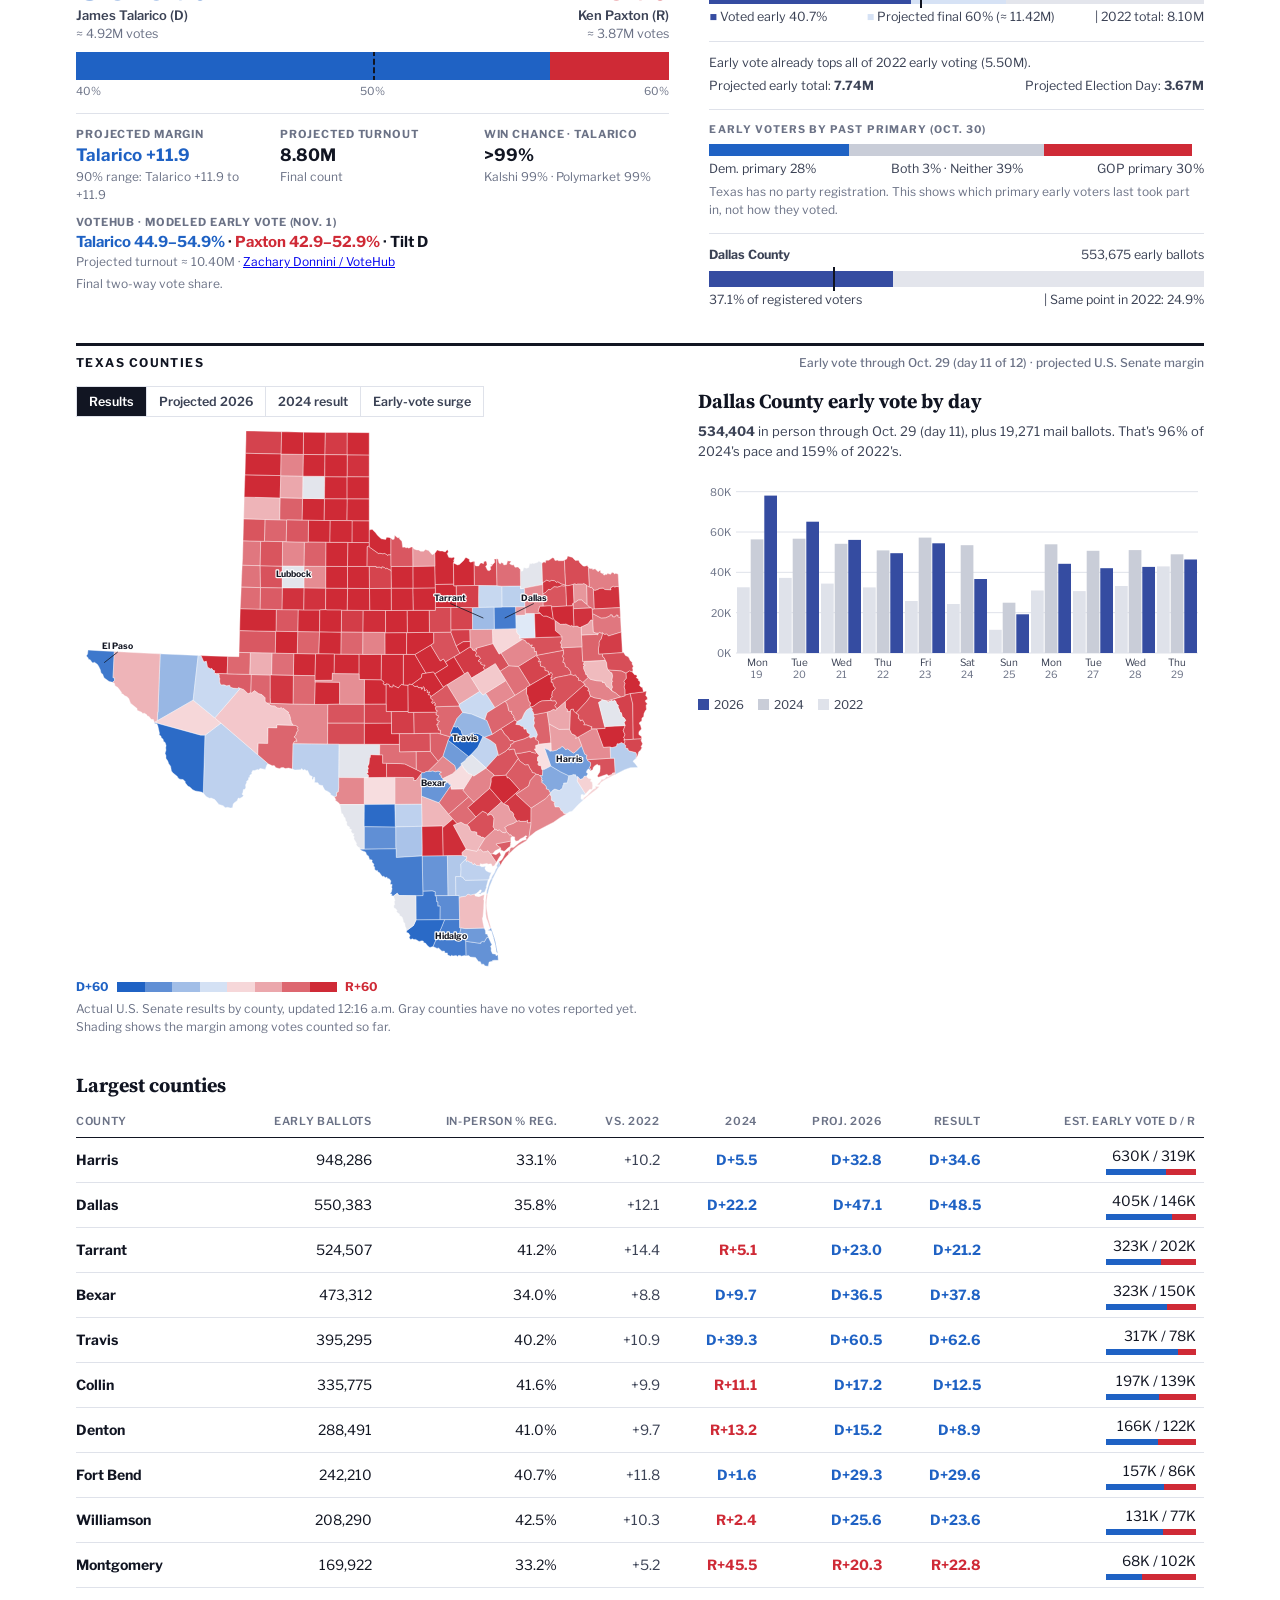
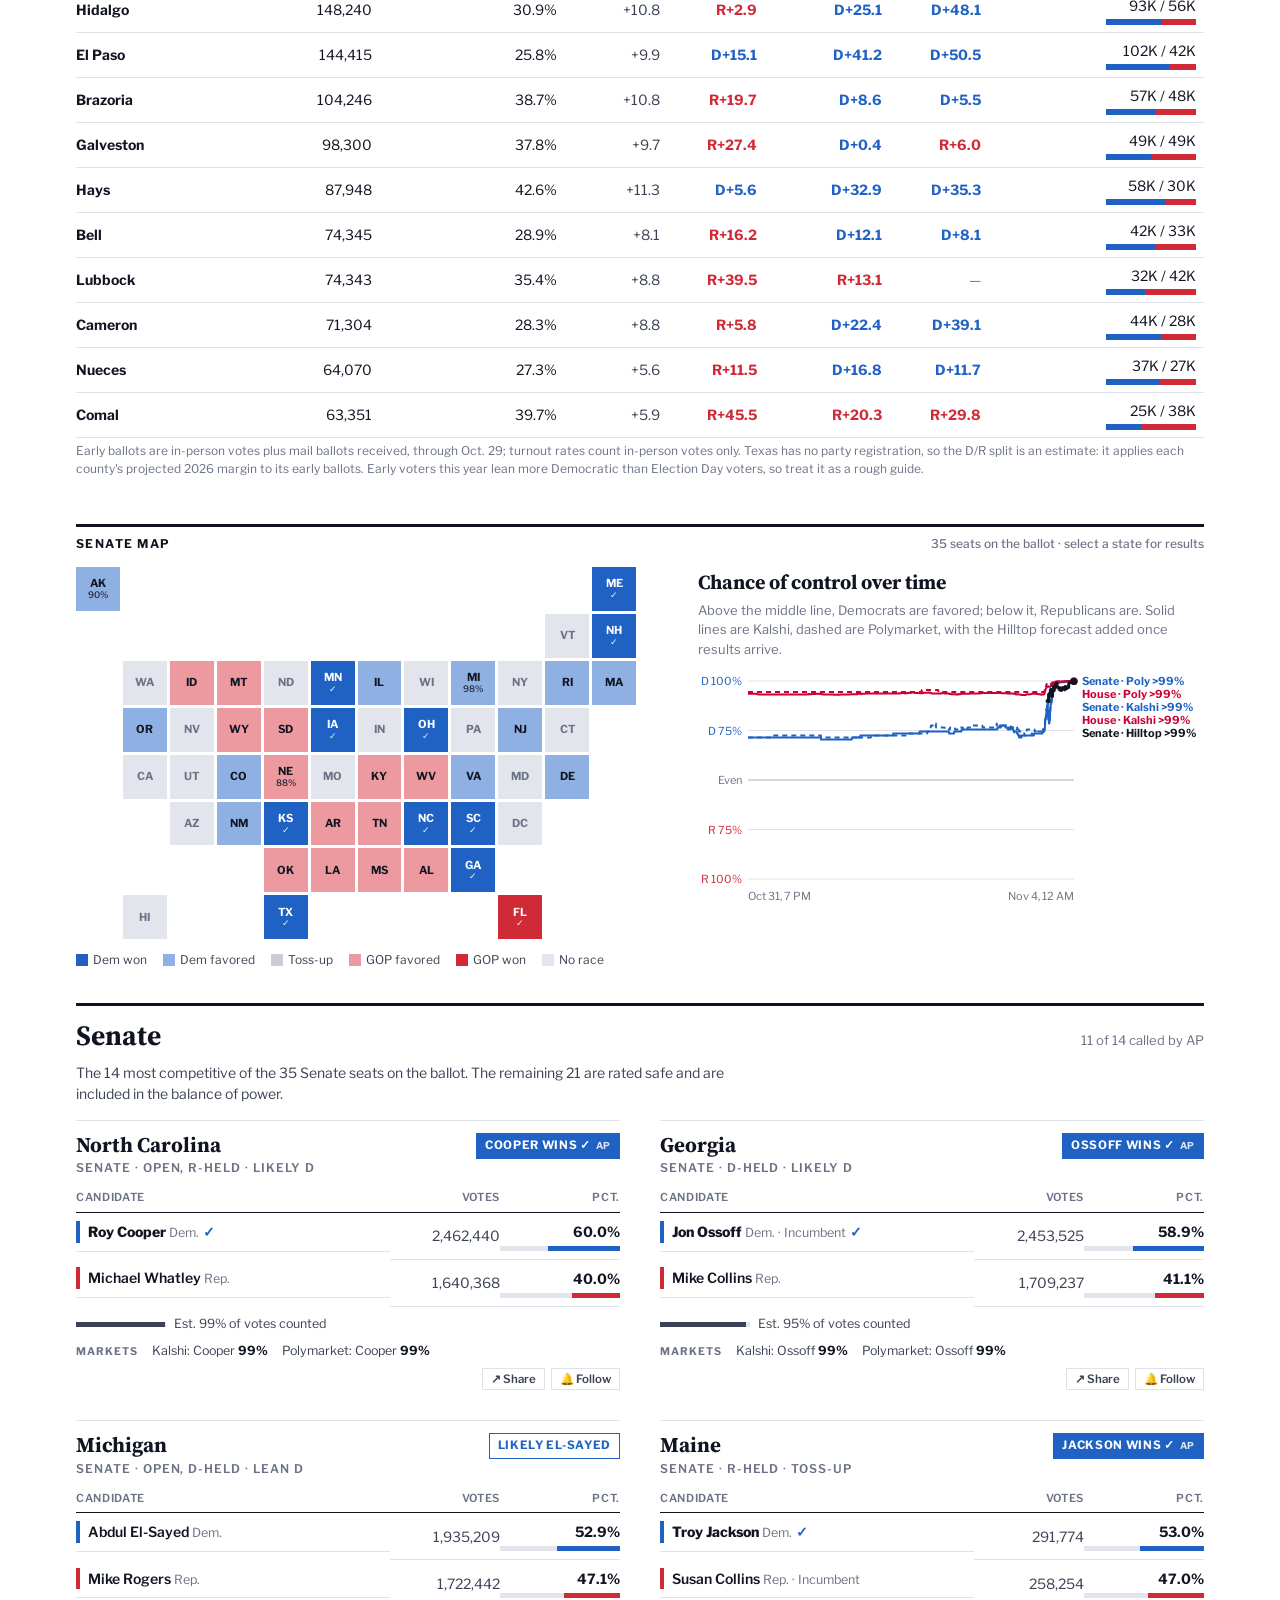
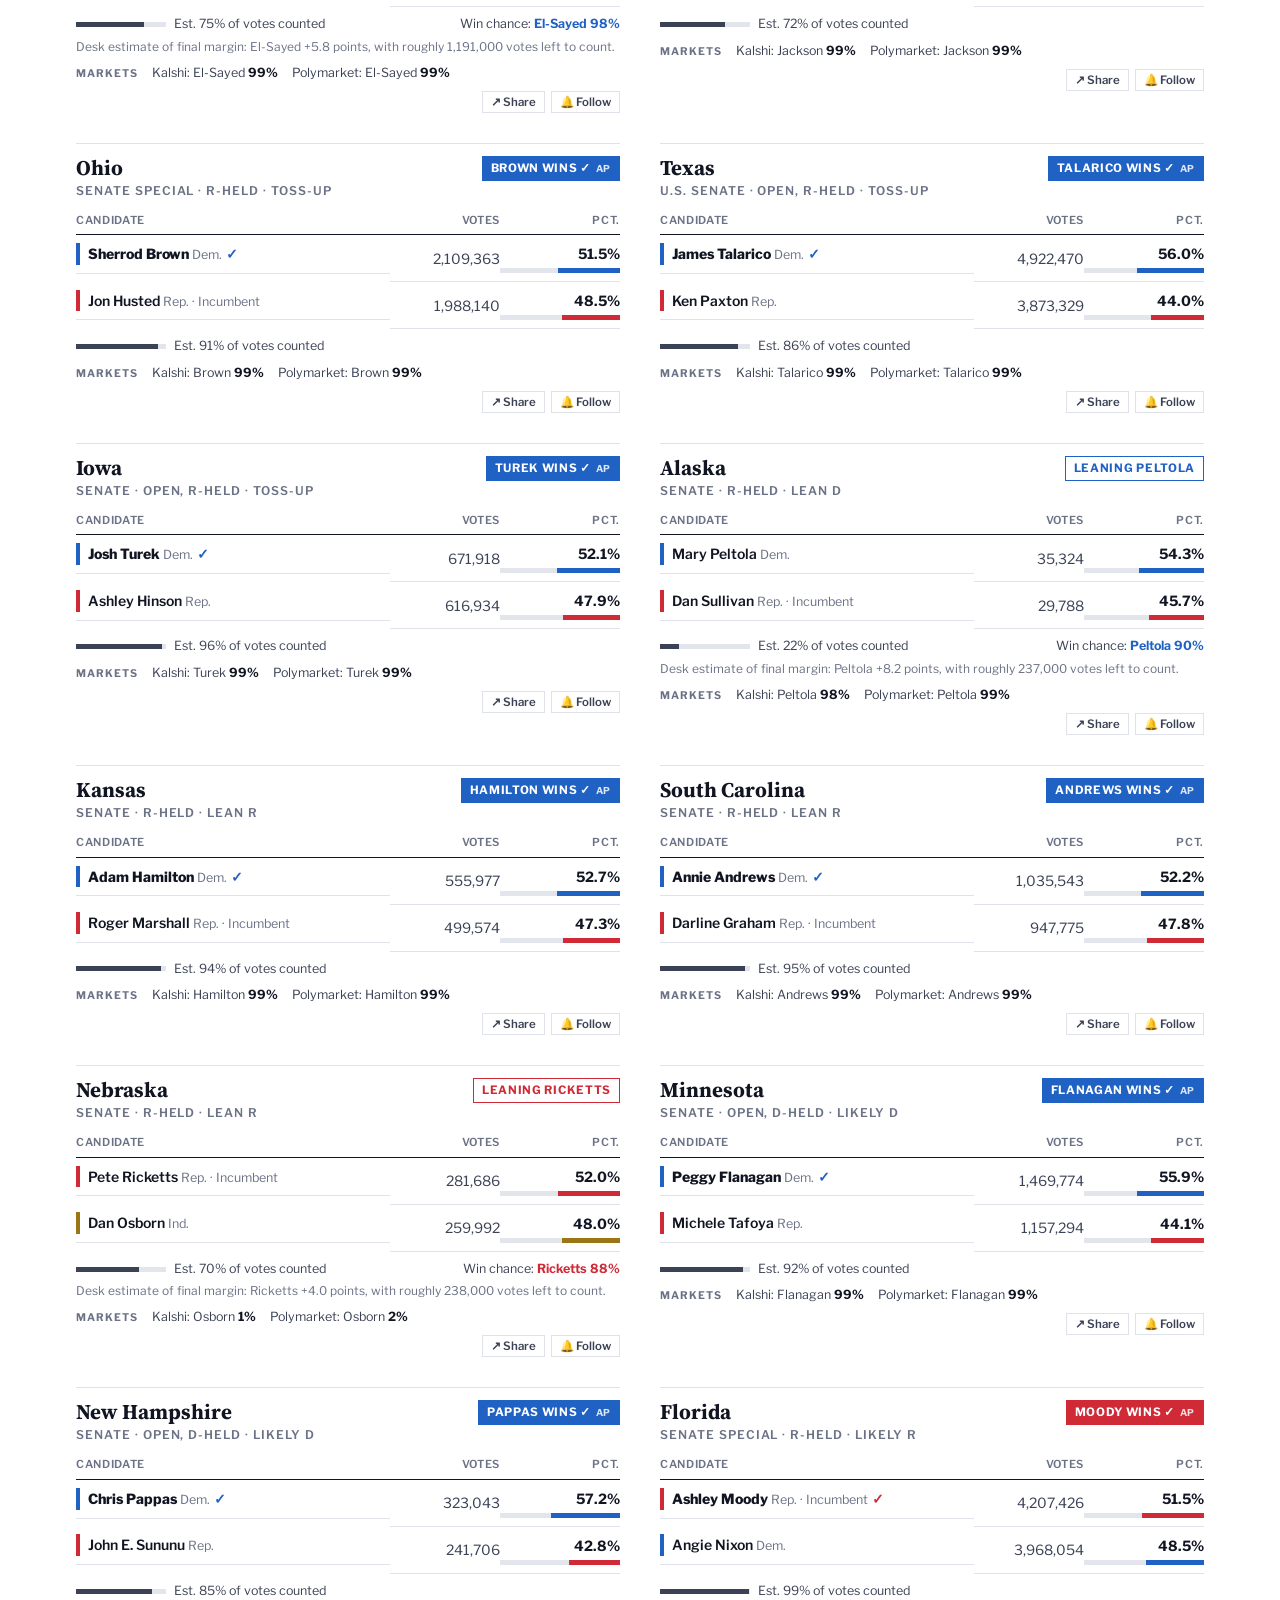
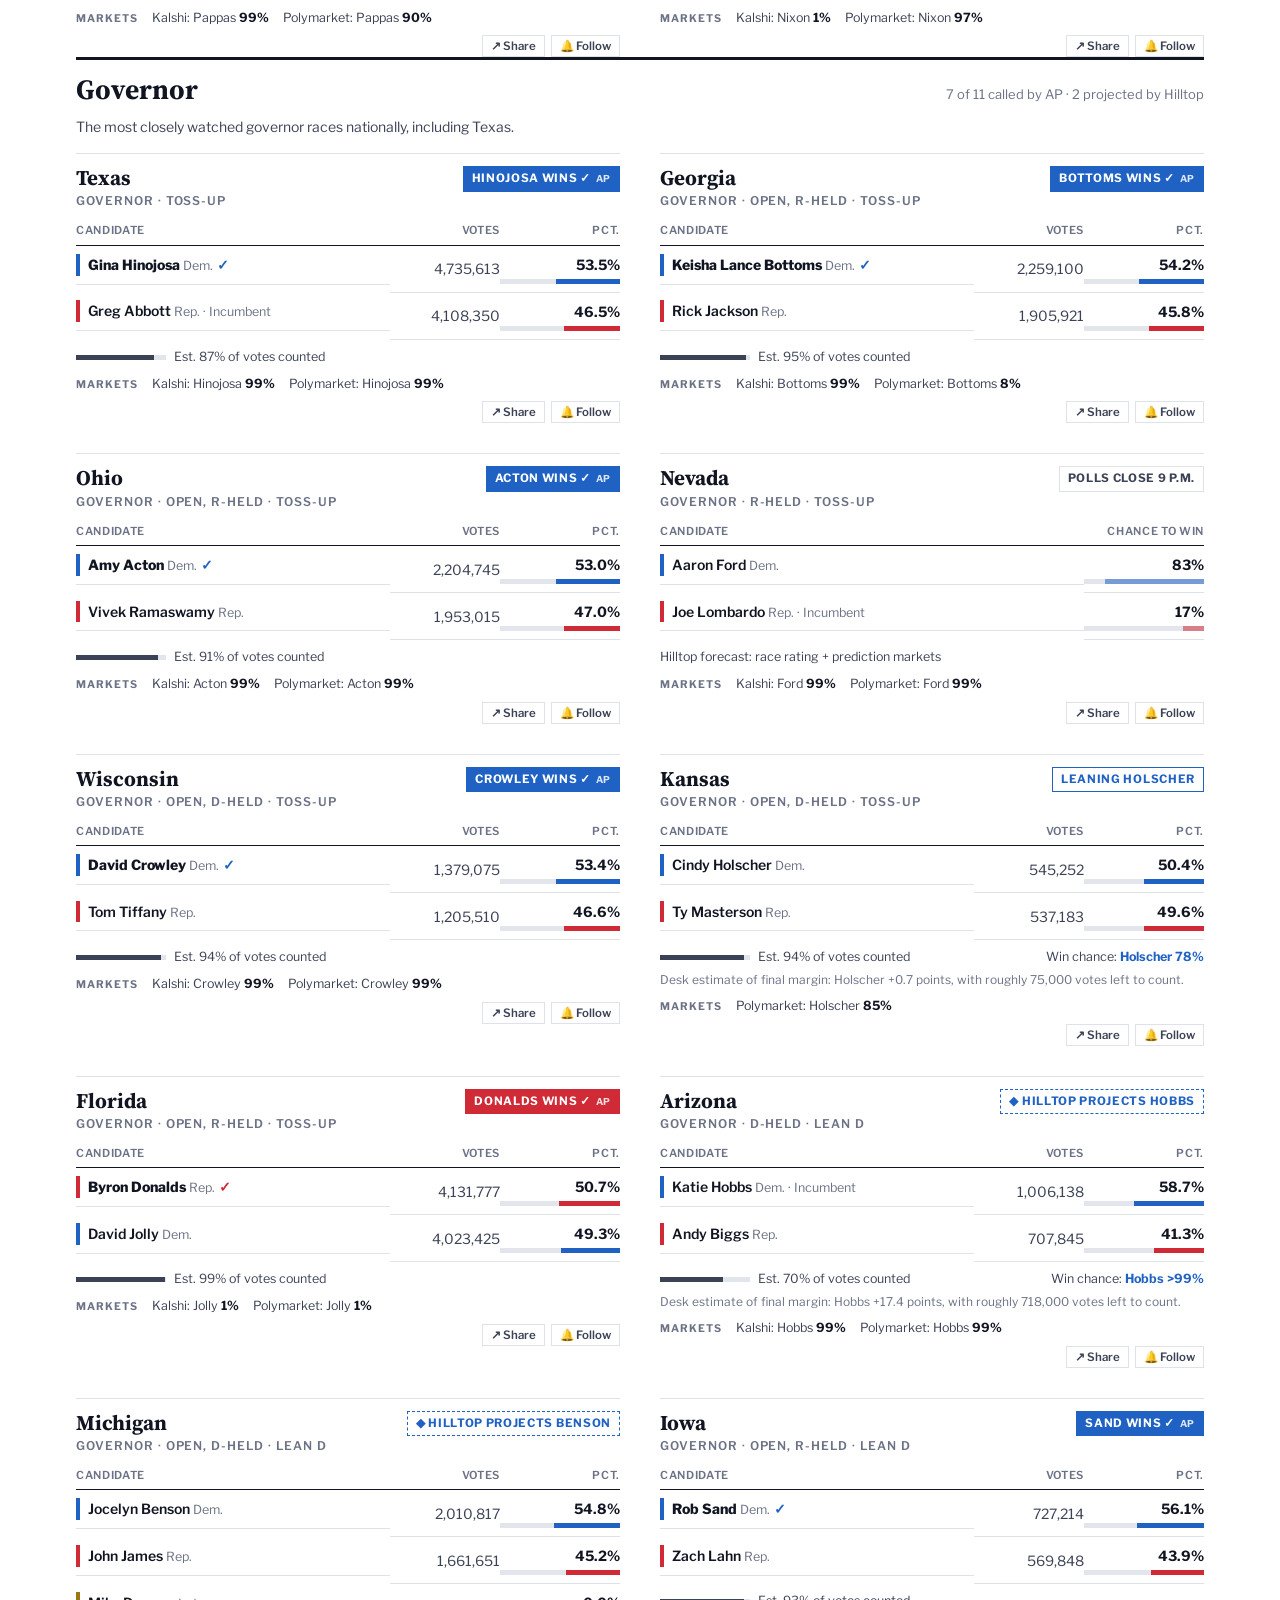
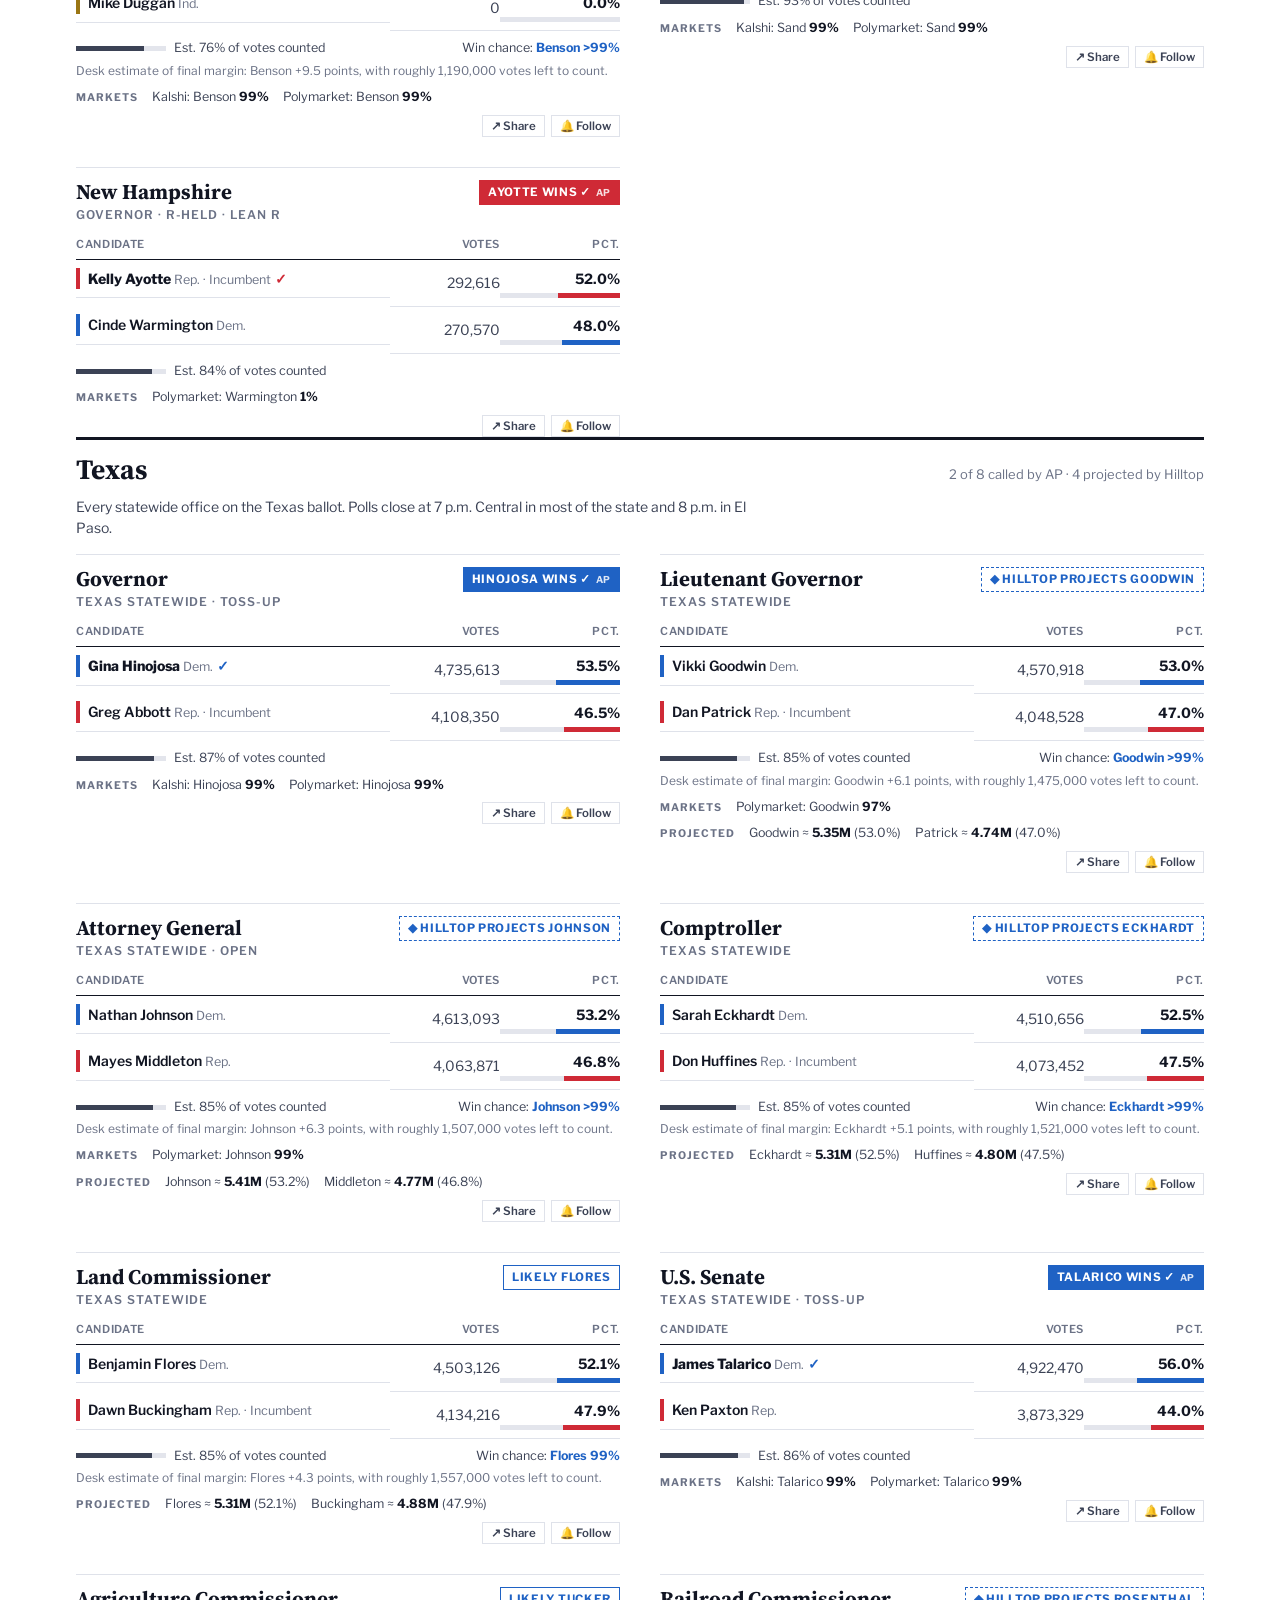
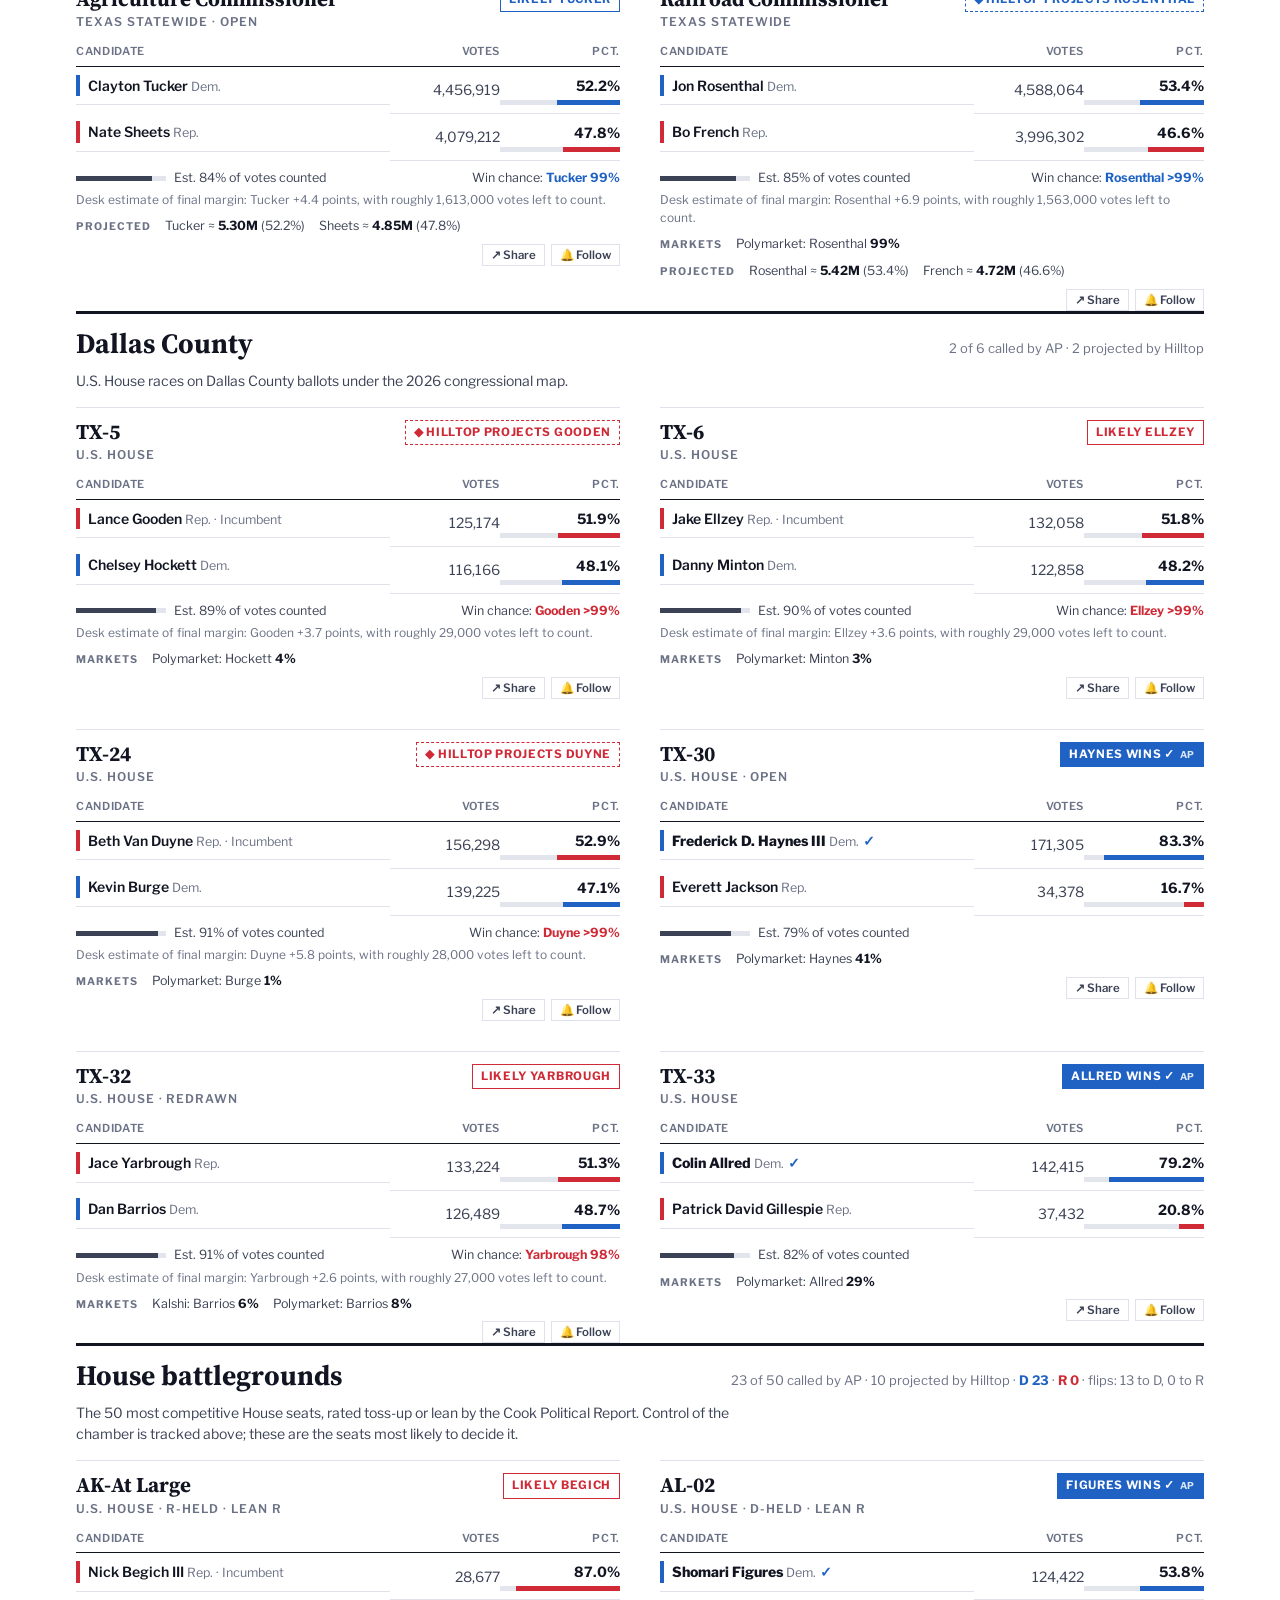
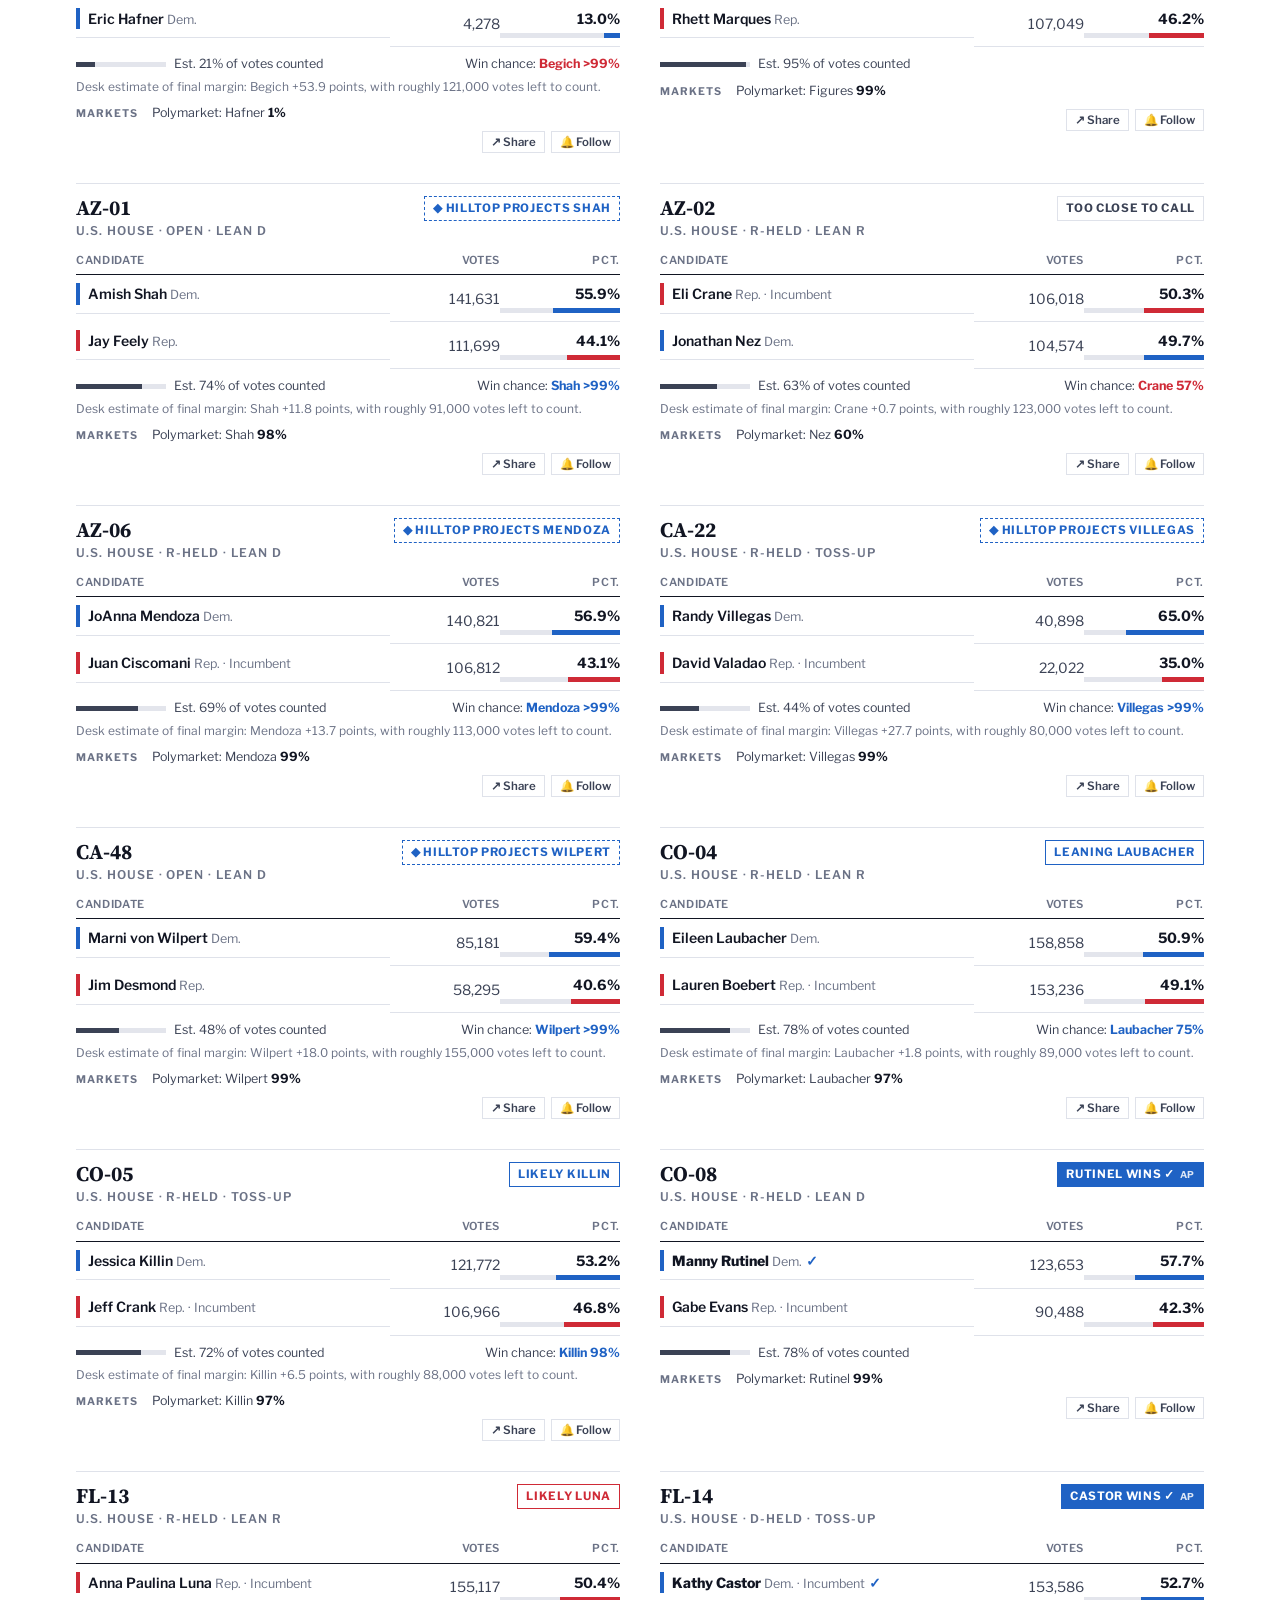
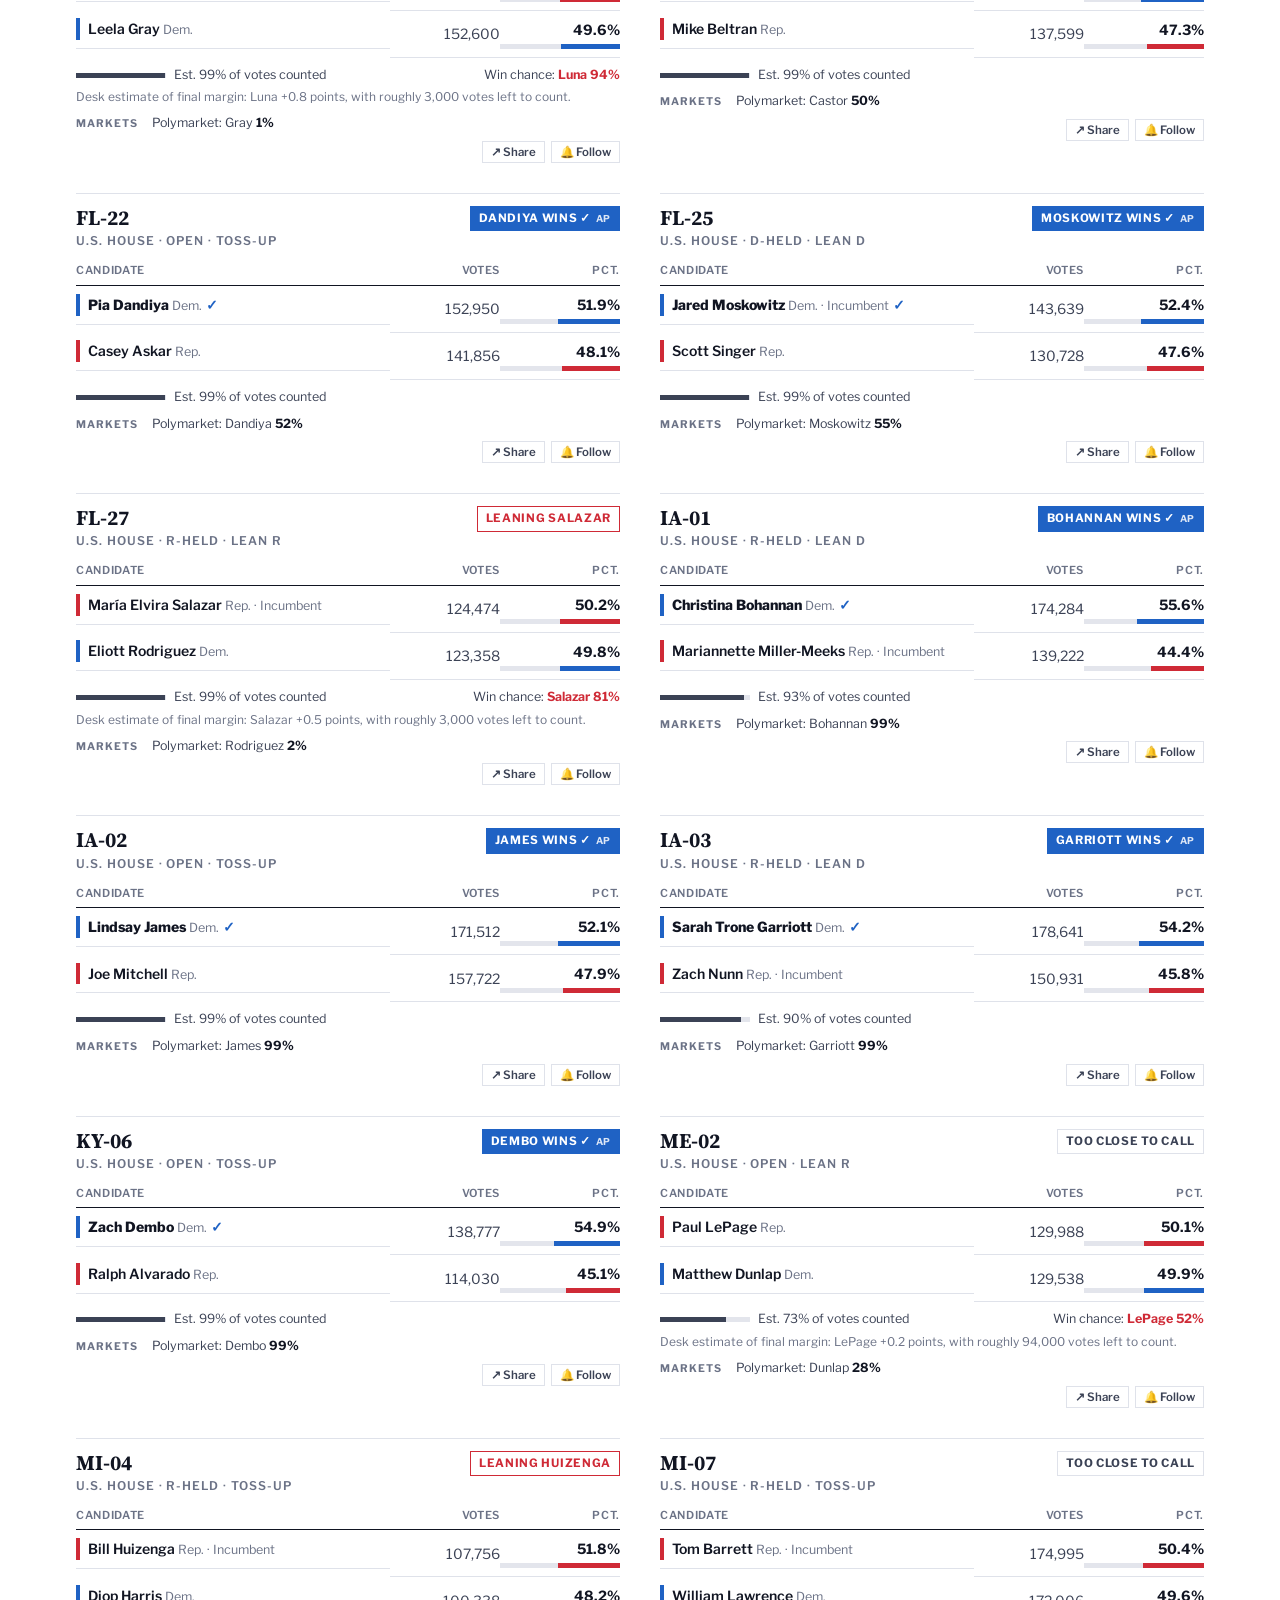
==== commit d772c211: "Texas page: Texas Legislature control (House and Senate seat charts) Co-Authored-By: Claude Opus 5.5" ====
--- a/index.html
+++ b/index.html
@@ -2,7 +2,7 @@
 <html lang="en">
 <head>
 <meta charset="utf-8">
-<meta name="build" content="1793765066">
+<meta name="build" content="1793773044">
 <meta name="viewport" content="width=device-width,initial-scale=1,viewport-fit=cover">
 <title>Hilltop Election Desk · 2026 Midterm Results</title>
 <meta name="description" content="Live 2026 midterm results, win probabilities and prediction-market odds for Congress, governors, Texas and Dallas County.">
@@ -17,7 +17,7 @@
 <link rel="preconnect" href="https://fonts.googleapis.com">
 <link rel="preconnect" href="https://fonts.gstatic.com" crossorigin>
 <link rel="stylesheet" href="https://fonts.googleapis.com/css2?family=Libre+Franklin:wght@400;500;600;700;800&family=Source+Serif+4:opsz,wght@8..60,600;8..60,700&display=swap">
-<link rel="stylesheet" href="assets/styles.css?v=1793765066">
+<link rel="stylesheet" href="assets/styles.css?v=1793773044">
 <style>body{margin:0}</style>
 </head>
 <body>
@@ -201,8 +201,8 @@
     <div class="legal"><span>© 2026 Hilltop Election Desk. An independent project, not affiliated with Southern Methodist University.</span><span>Win chances are estimates, not race calls. Official winners are called by the Associated Press.</span></div>
   </div>
 </footer>
-<script src="assets/chrome.js?v=1793765066"></script>
-<script src="assets/apdirect.js?v=1793765066"></script>
-<script src="assets/app.js?v=1793765066"></script>
+<script src="assets/chrome.js?v=1793773044"></script>
+<script src="assets/apdirect.js?v=1793773044"></script>
+<script src="assets/app.js?v=1793773044"></script>
 </body>
 </html>
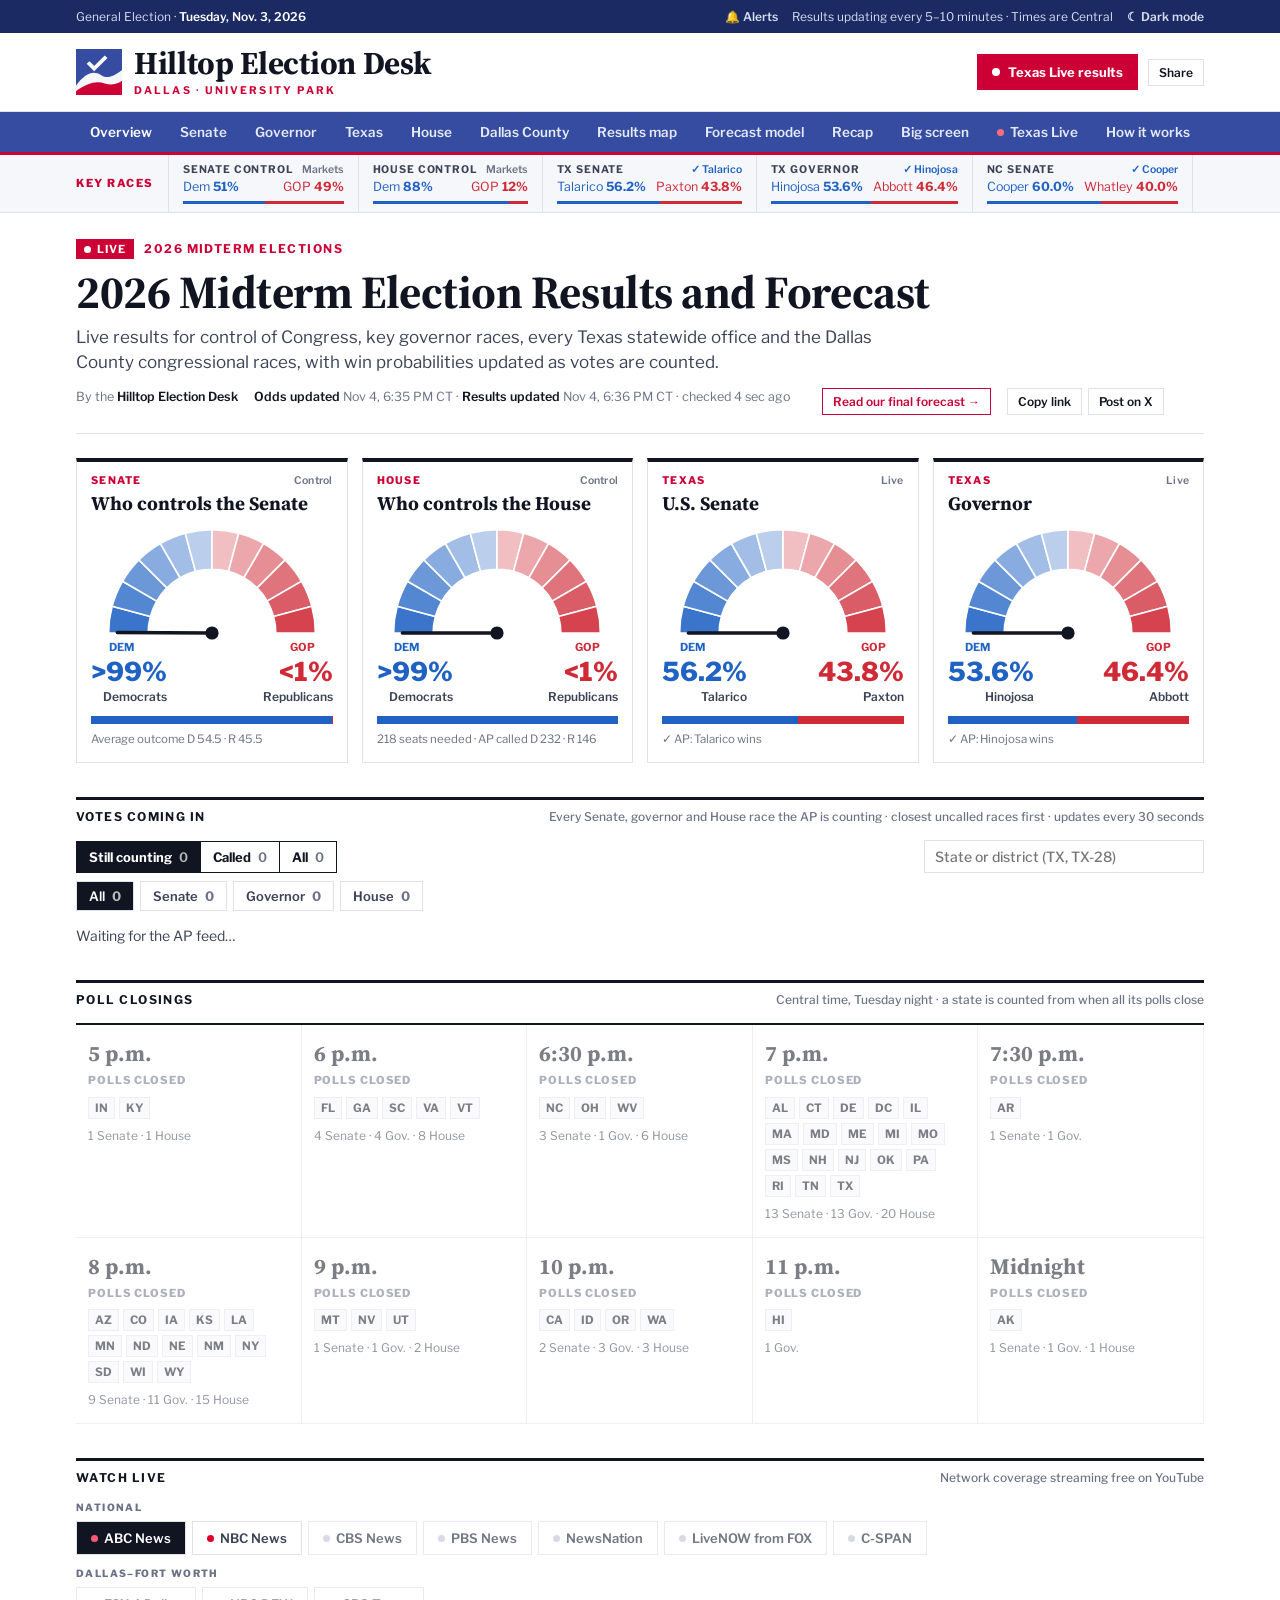
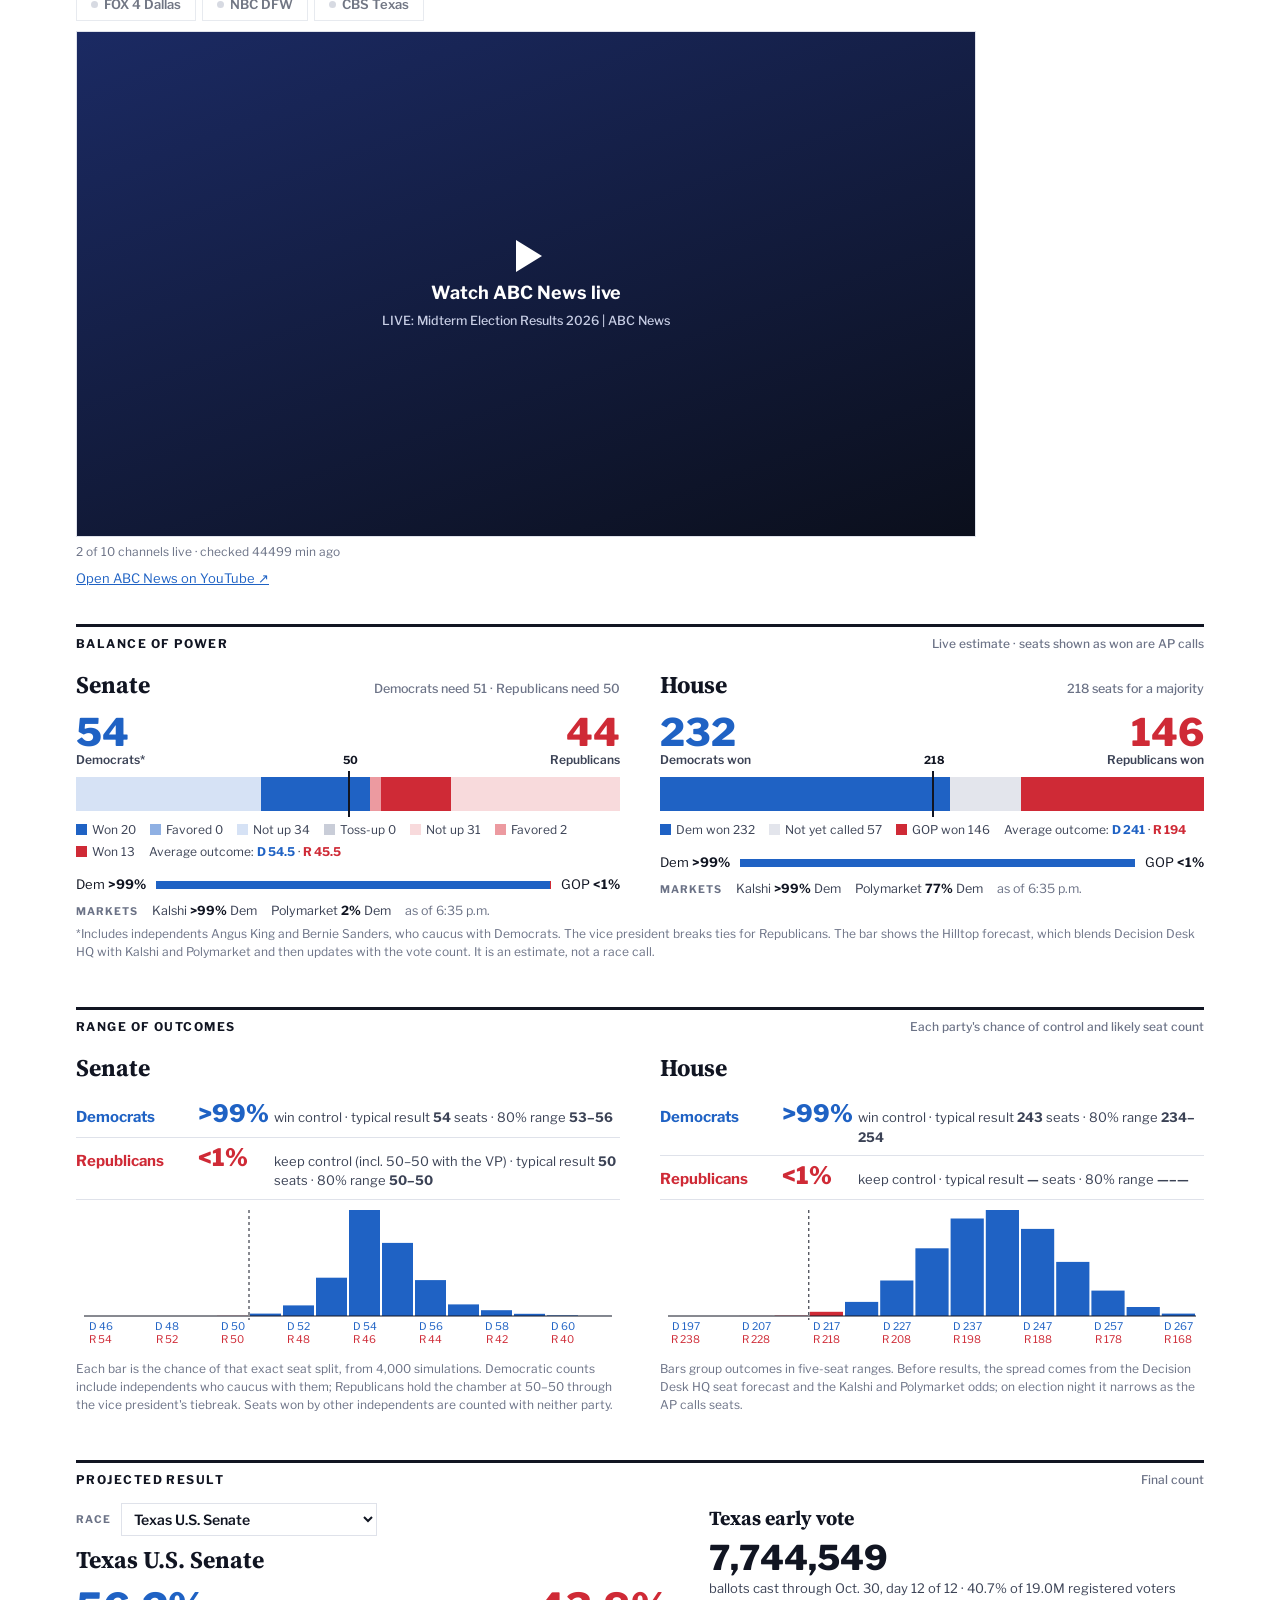
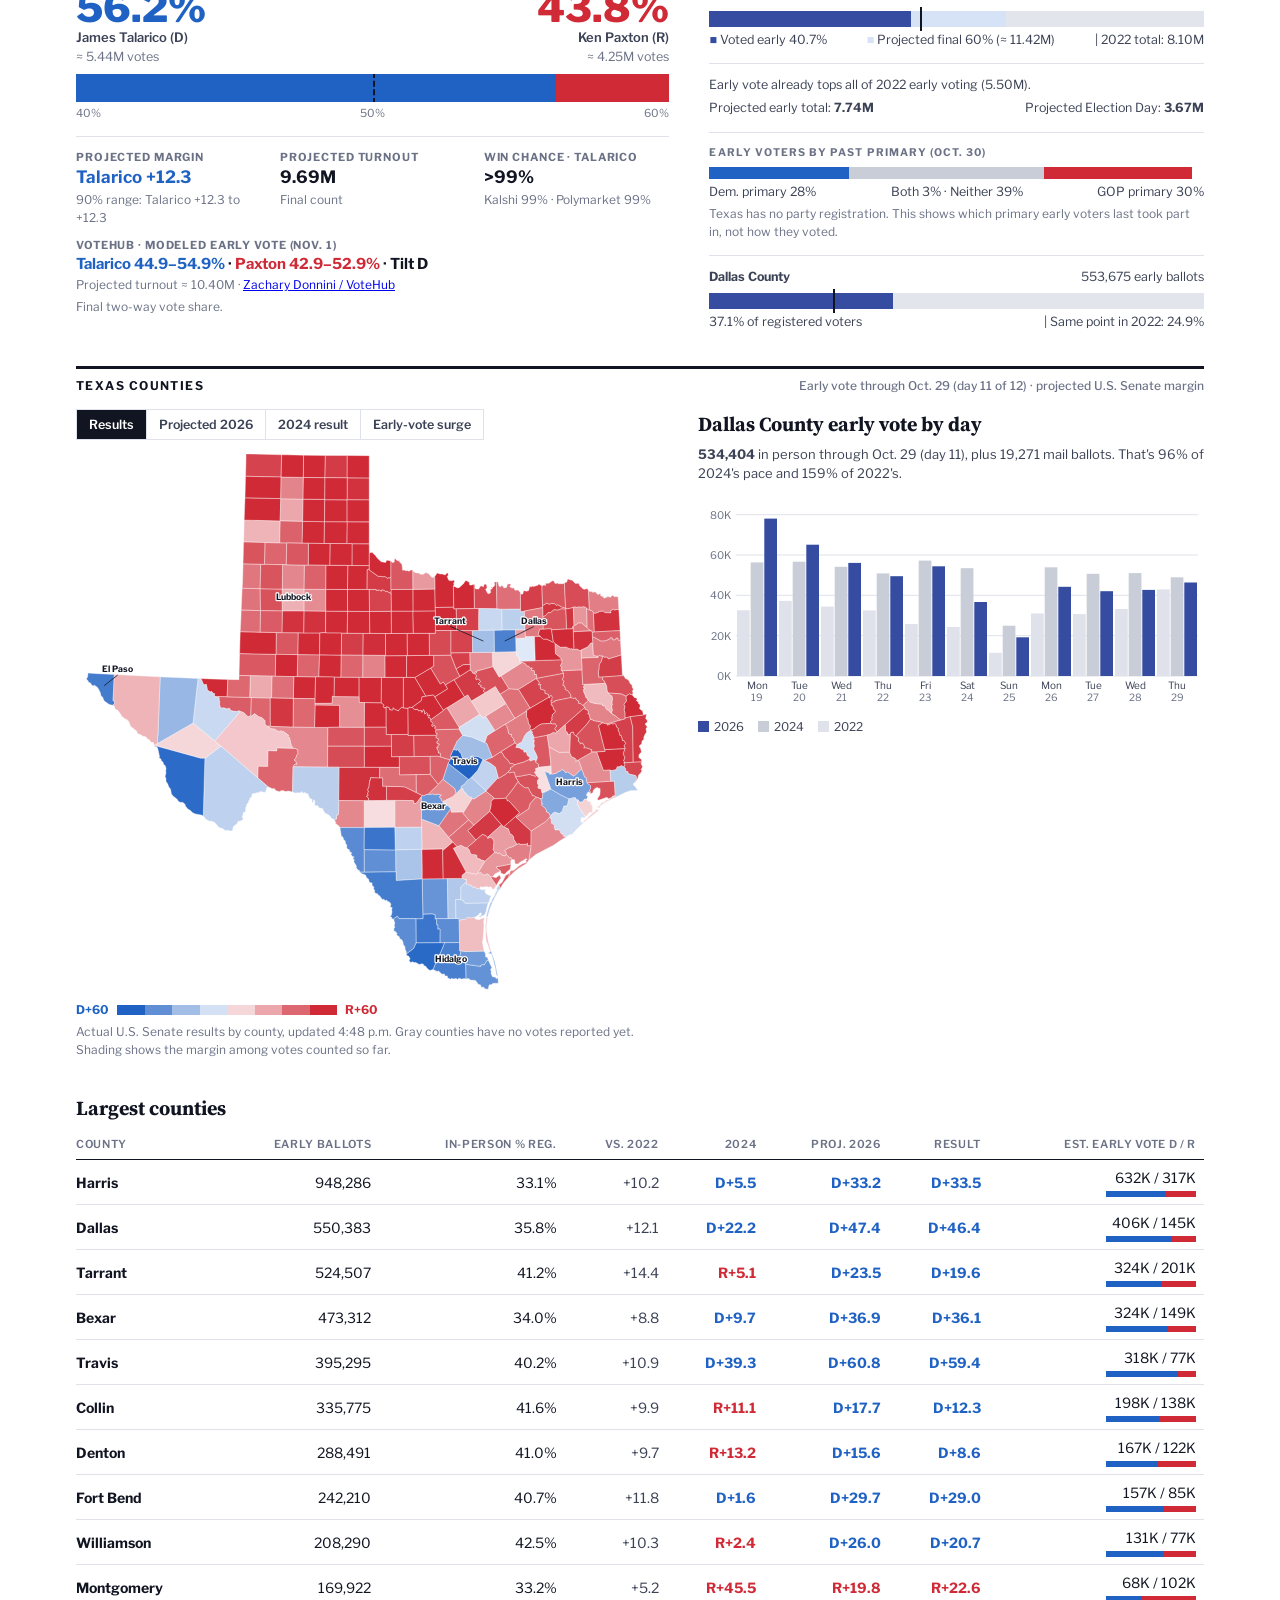
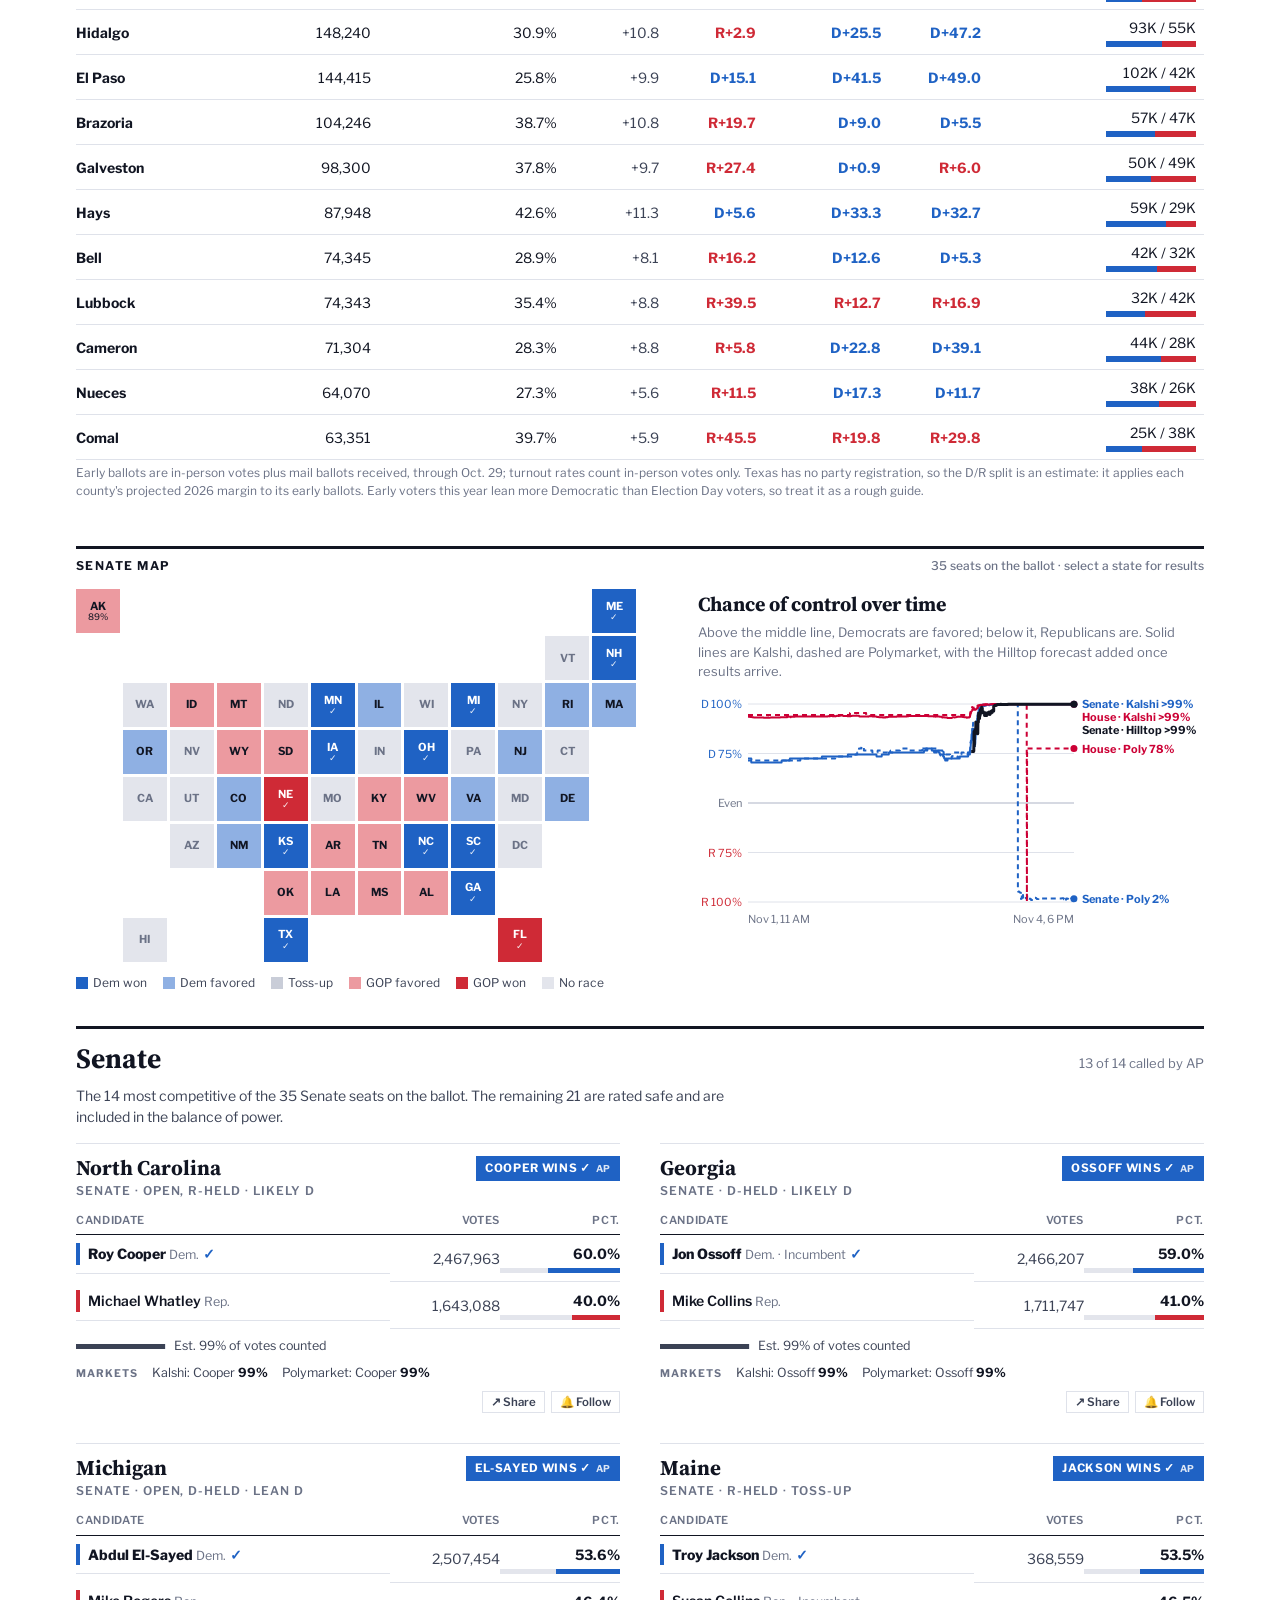
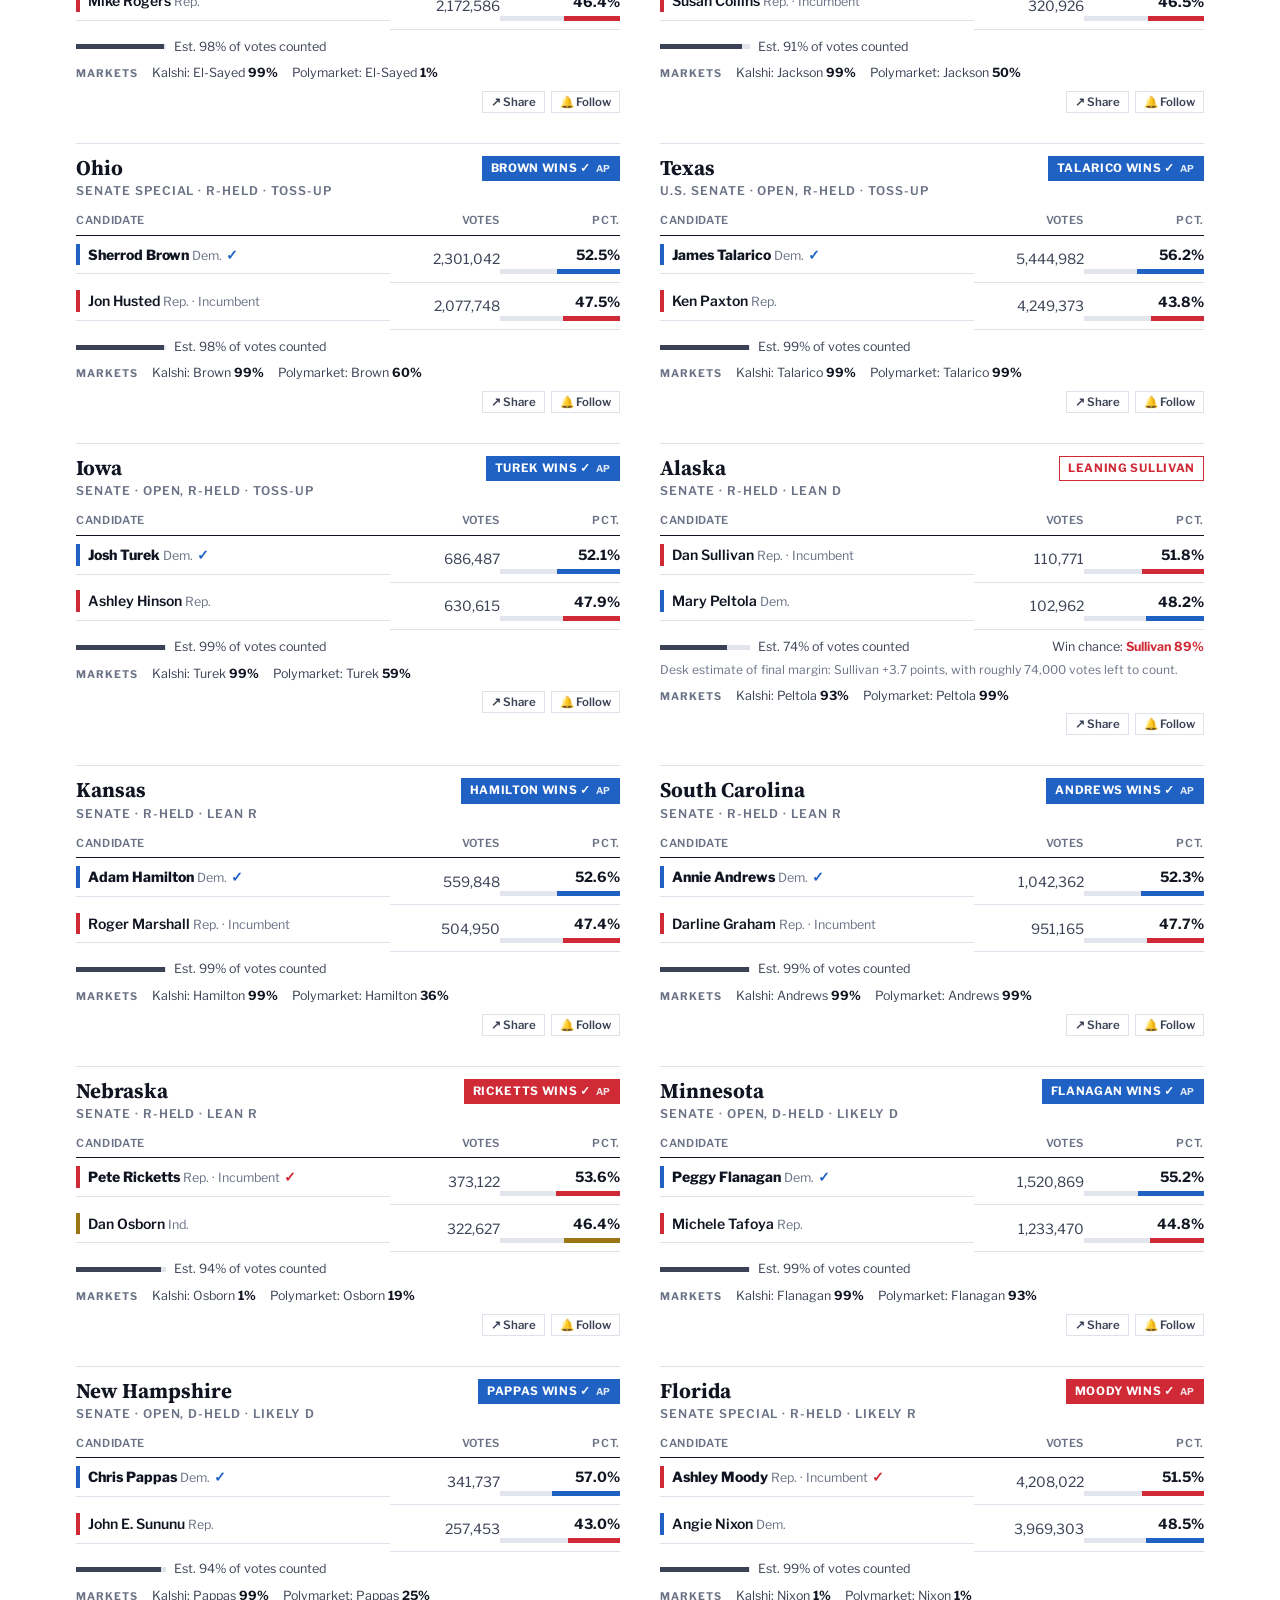
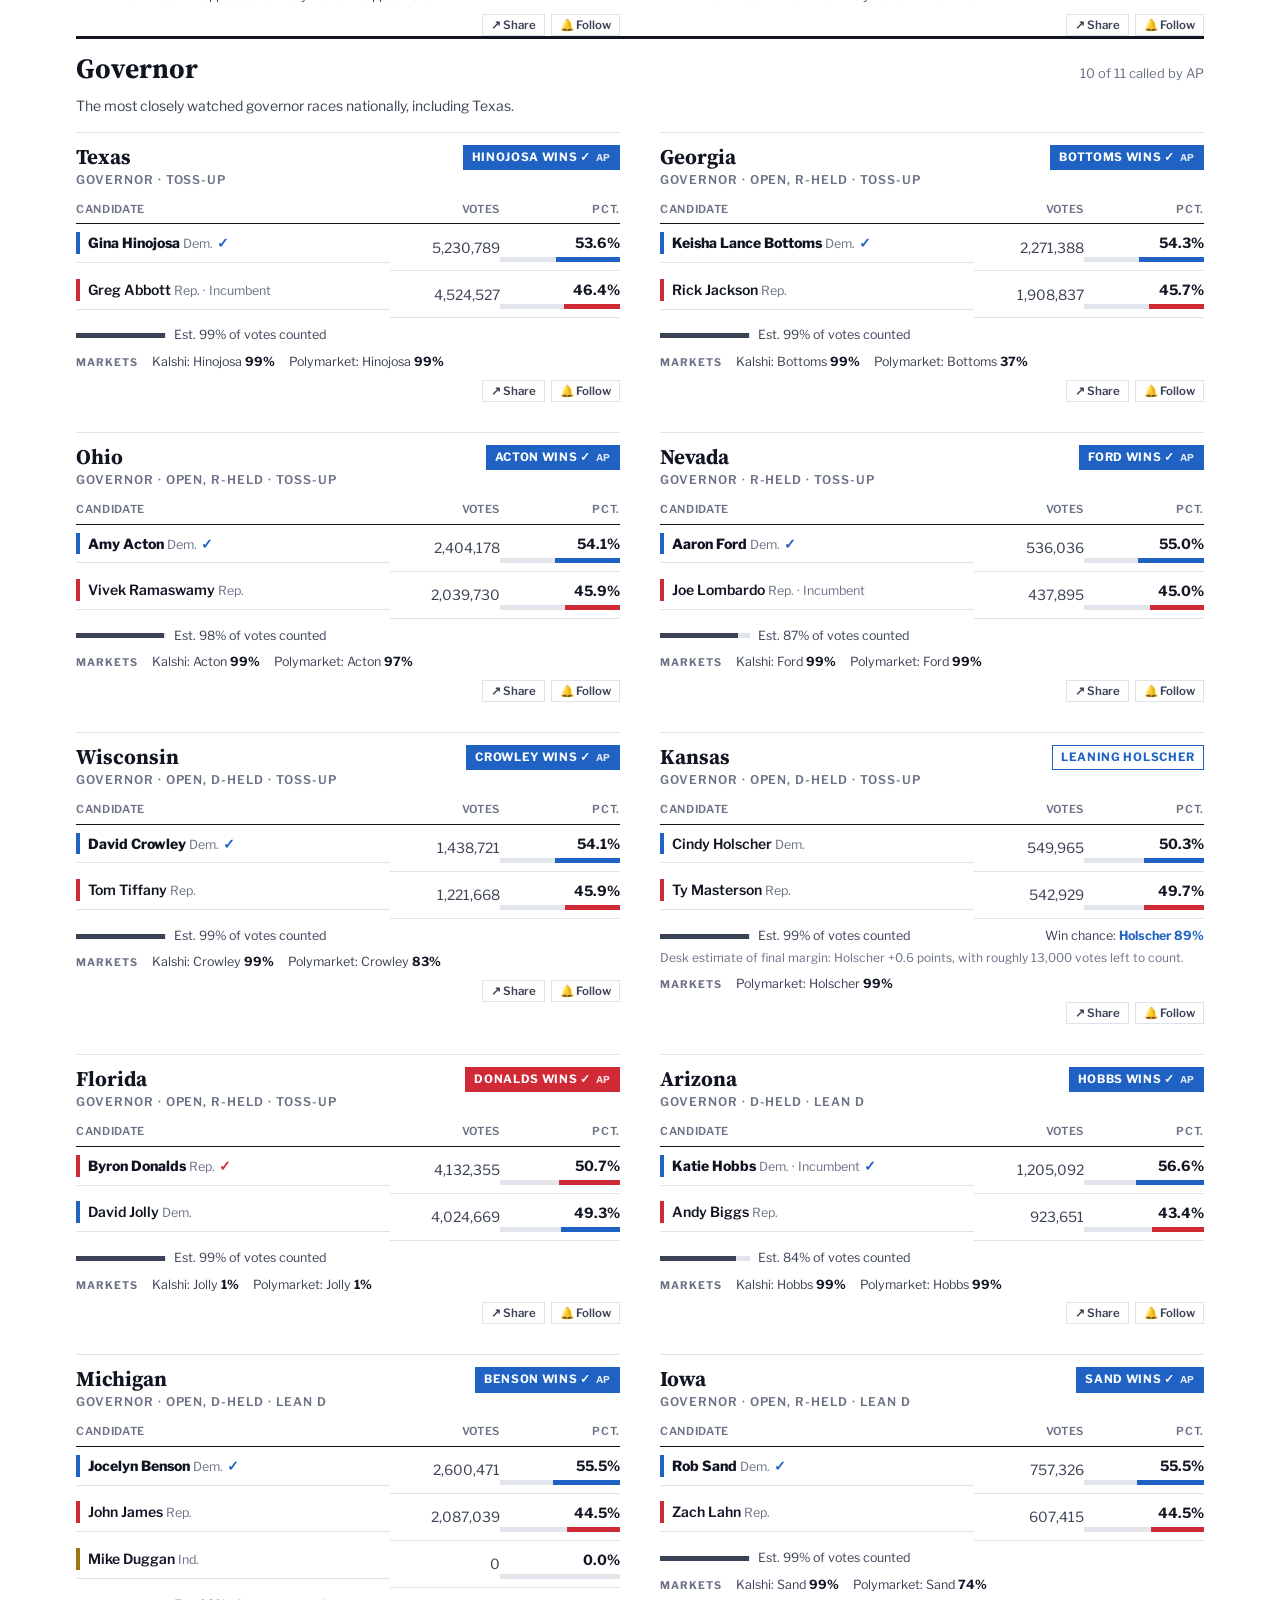
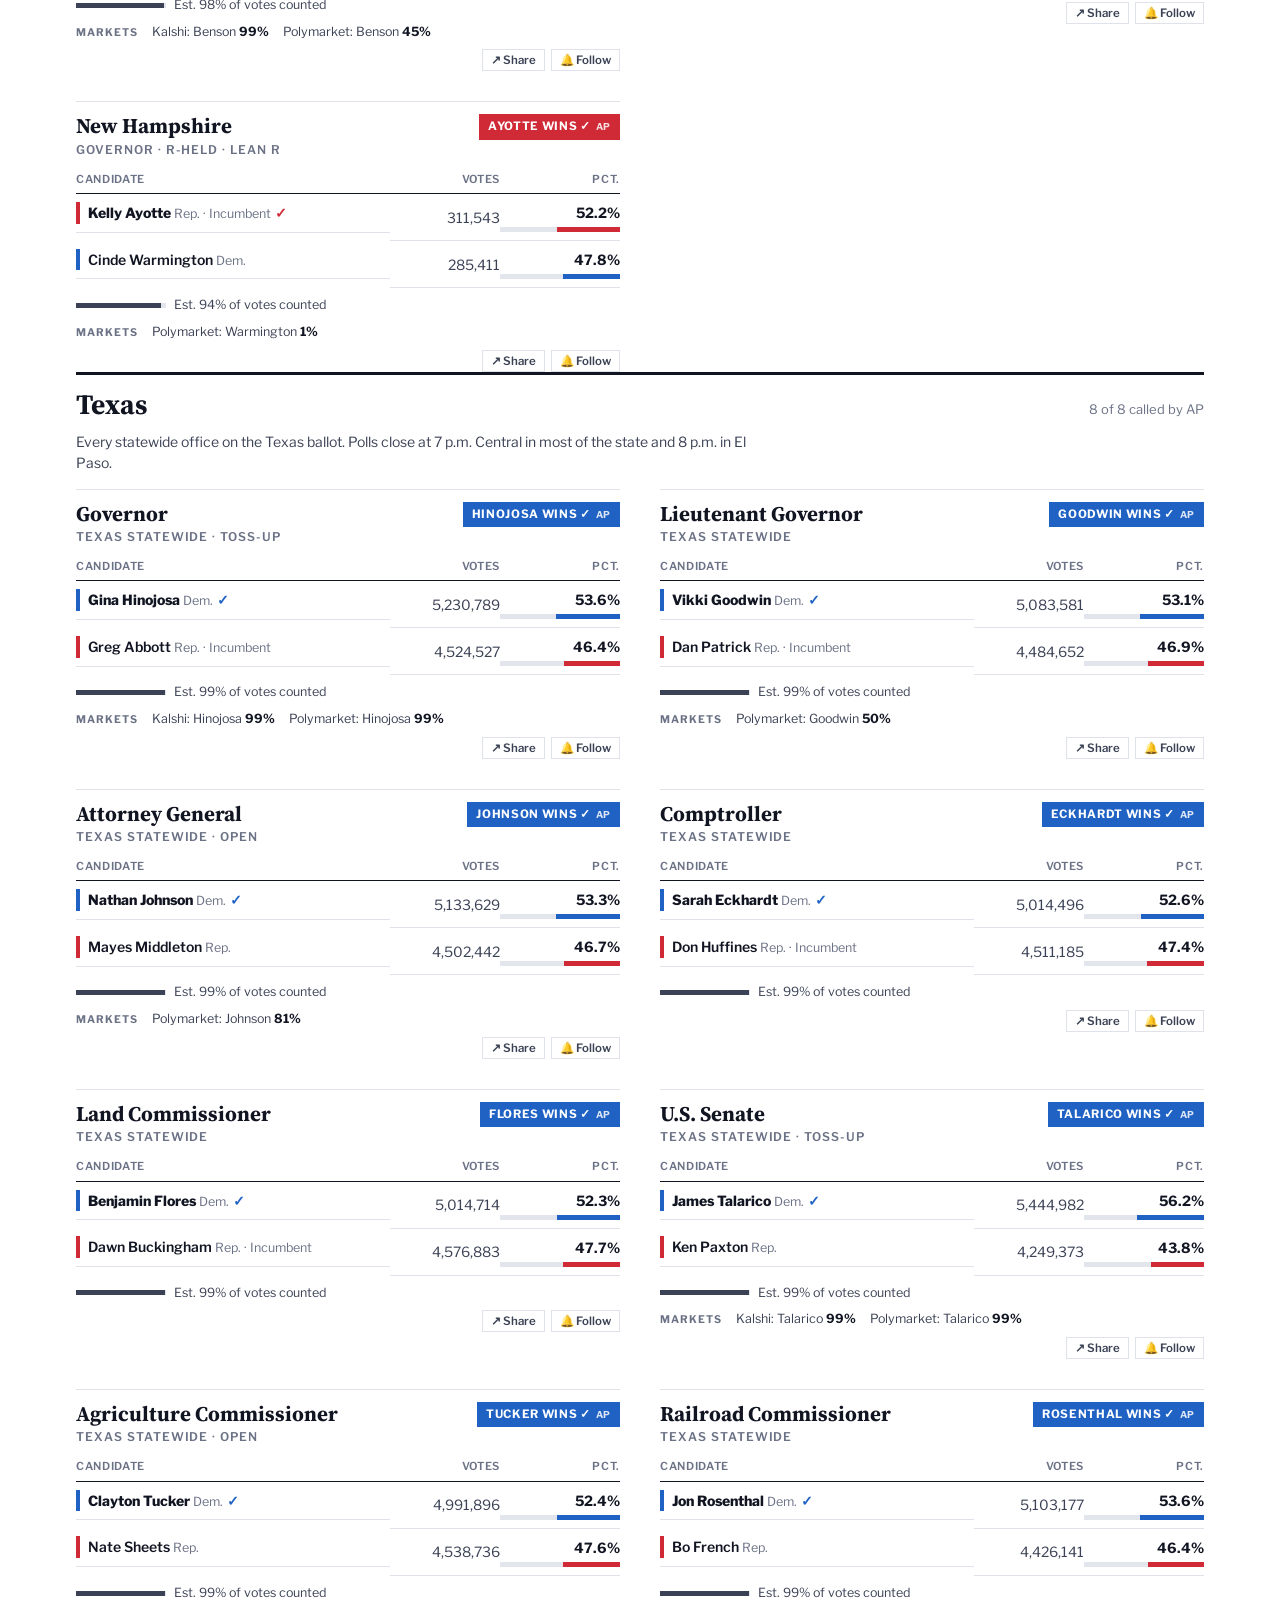
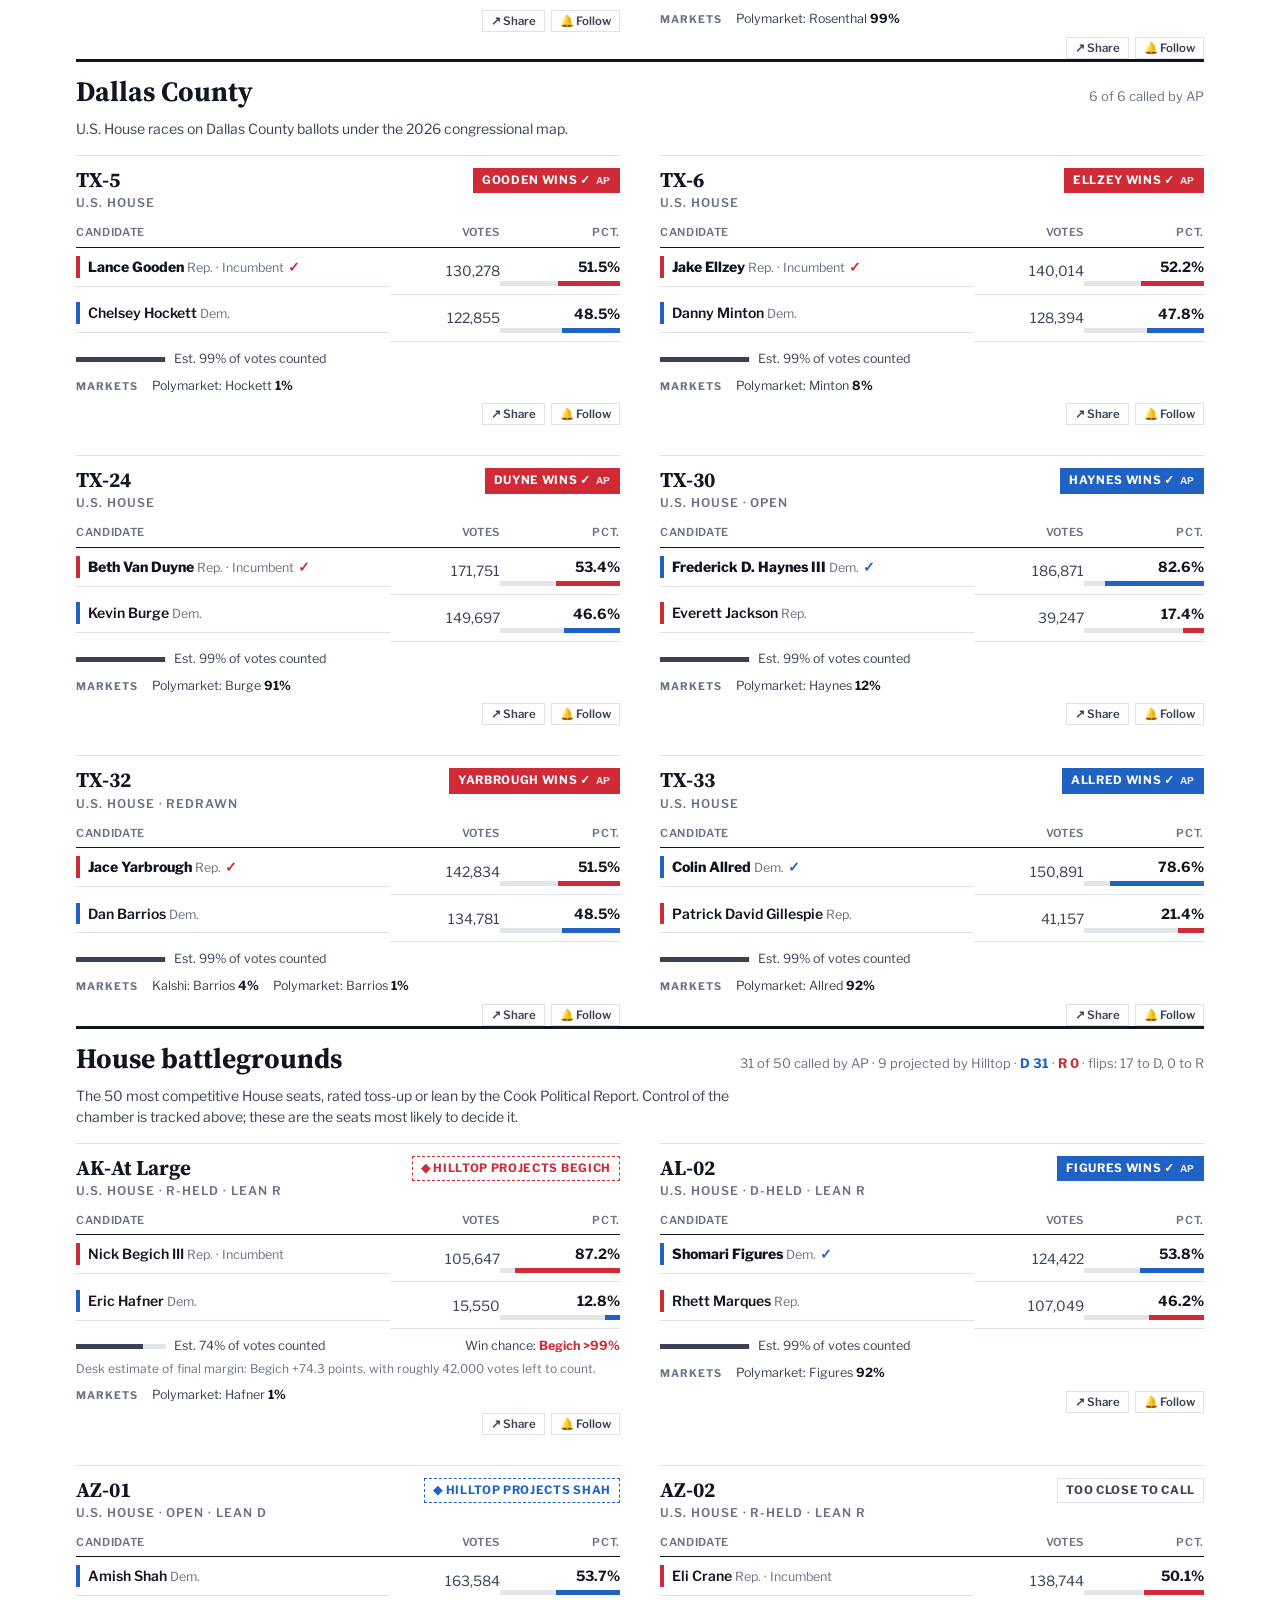
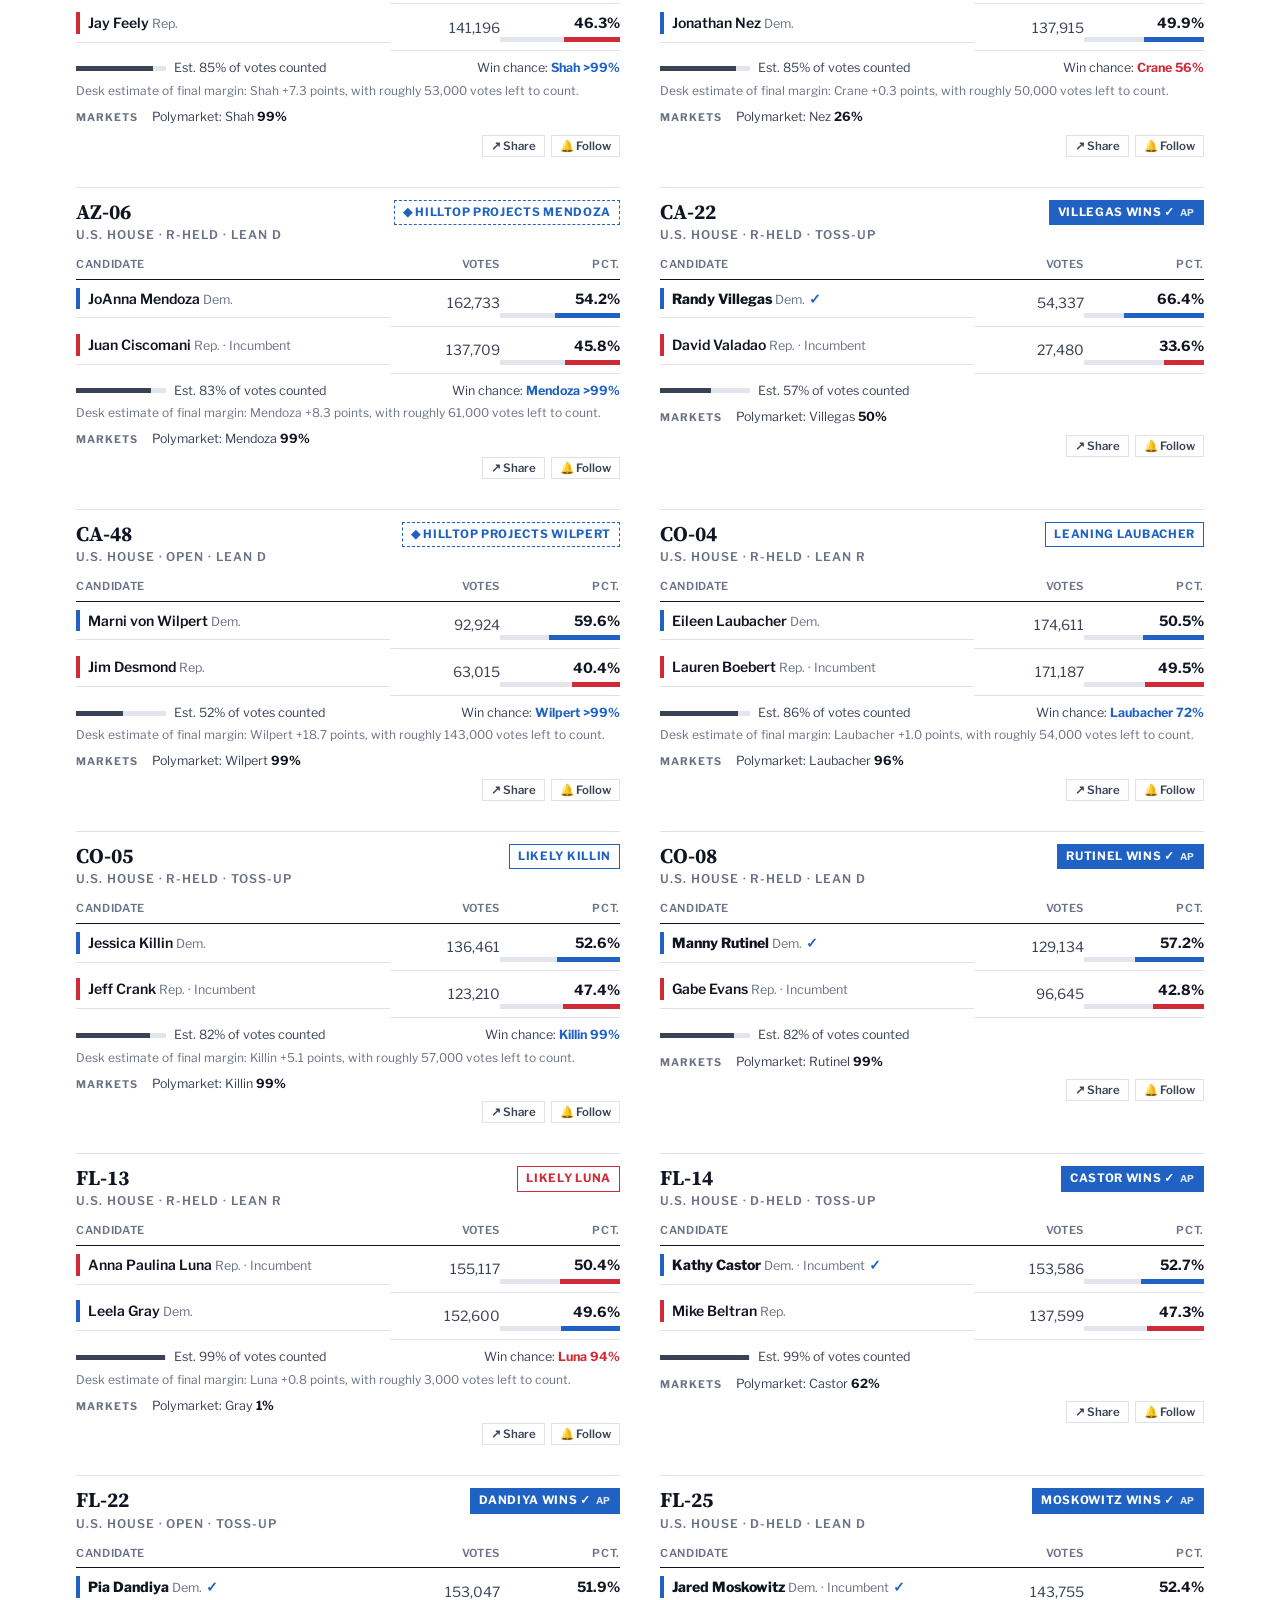
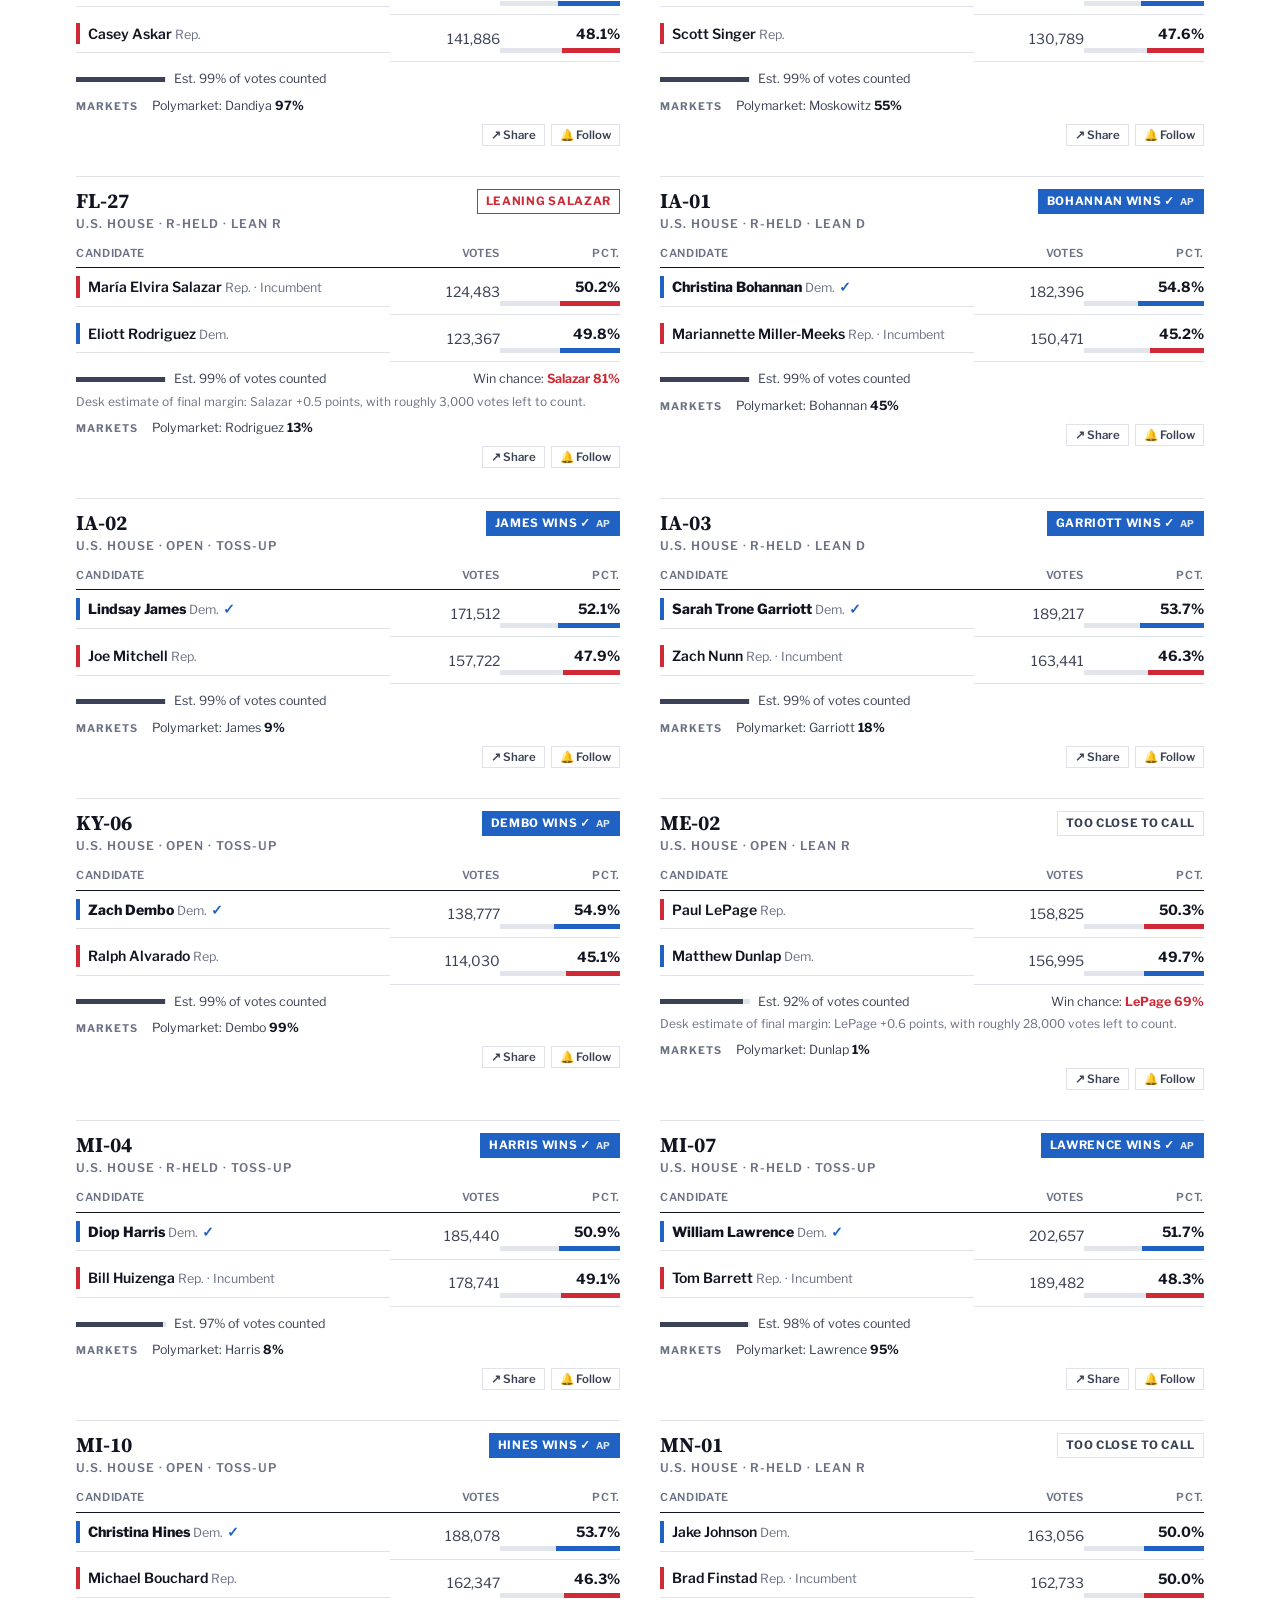
==== commit 8fcc02b5: "Votes coming in: Still counting / Called / All filter, state search, closest races first Co-Authored" ====
--- a/index.html
+++ b/index.html
@@ -2,7 +2,7 @@
 <html lang="en">
 <head>
 <meta charset="utf-8">
-<meta name="build" content="1793773044">
+<meta name="build" content="1793839029">
 <meta name="viewport" content="width=device-width,initial-scale=1,viewport-fit=cover">
 <title>Hilltop Election Desk · 2026 Midterm Results</title>
 <meta name="description" content="Live 2026 midterm results, win probabilities and prediction-market odds for Congress, governors, Texas and Dallas County.">
@@ -17,7 +17,7 @@
 <link rel="preconnect" href="https://fonts.googleapis.com">
 <link rel="preconnect" href="https://fonts.gstatic.com" crossorigin>
 <link rel="stylesheet" href="https://fonts.googleapis.com/css2?family=Libre+Franklin:wght@400;500;600;700;800&family=Source+Serif+4:opsz,wght@8..60,600;8..60,700&display=swap">
-<link rel="stylesheet" href="assets/styles.css?v=1793773044">
+<link rel="stylesheet" href="assets/styles.css?v=1793839029">
 <style>body{margin:0}</style>
 </head>
 <body>
@@ -62,7 +62,8 @@
     <section class="rail" id="rail" aria-label="Key races at a glance"></section>
 
     <section aria-labelledby="vin-h" id="votesin">
-      <h2 class="slabel" id="vin-h">Votes coming in <span id="vinNote">Every Senate, governor and House race the AP is counting · updates every 30 seconds</span></h2>
+      <h2 class="slabel" id="vin-h">Votes coming in <span id="vinNote">Every Senate, governor and House race the AP is counting · closest uncalled races first · updates every 30 seconds</span></h2>
+      <div class="vin-bar"><div class="vin-stat" role="group" aria-label="Race status" id="vinStat"></div><input type="search" id="vinQ" class="vin-q" placeholder="State or district (TX, TX-28)" aria-label="Filter by state or district"></div>
       <div class="vin-tabs" role="tablist" aria-label="Office" id="vinTabs"></div>
       <div class="vin-grid" id="vinGrid"></div>
       <button type="button" class="vin-more" id="vinMore" hidden>Show all</button>
@@ -201,8 +202,8 @@
     <div class="legal"><span>© 2026 Hilltop Election Desk. An independent project, not affiliated with Southern Methodist University.</span><span>Win chances are estimates, not race calls. Official winners are called by the Associated Press.</span></div>
   </div>
 </footer>
-<script src="assets/chrome.js?v=1793773044"></script>
-<script src="assets/apdirect.js?v=1793773044"></script>
-<script src="assets/app.js?v=1793773044"></script>
+<script src="assets/chrome.js?v=1793839029"></script>
+<script src="assets/apdirect.js?v=1793839029"></script>
+<script src="assets/app.js?v=1793839029"></script>
 </body>
 </html>
--- a/assets/styles.css
+++ b/assets/styles.css
@@ -376,3 +376,13 @@
 .vin-b i{display:block;height:100%}
 .vin-empty{color:var(--fg-2);font-size:14px;margin:4px 0 0}
 .vin-more{margin-top:10px;background:none;border:1px solid var(--rule);color:var(--fg);font:700 13px var(--f-sans);padding:7px 14px;cursor:pointer}
+
+.vin-bar{display:flex;flex-wrap:wrap;gap:8px 12px;align-items:center;justify-content:space-between;margin-bottom:8px}
+.vin-stat{display:flex;border:1px solid var(--fg)}
+.vin-stat button{background:var(--bg);color:var(--fg);border:0;border-right:1px solid var(--fg);font:700 13px var(--f-sans);padding:7px 12px;cursor:pointer}
+.vin-stat button:last-child{border-right:0}
+.vin-stat button span{font-weight:600;color:var(--muted);margin-left:4px}
+.vin-stat button[aria-pressed="true"]{background:var(--fg);color:var(--bg)}
+.vin-stat button[aria-pressed="true"] span{color:inherit;opacity:.7}
+.vin-q{flex:1 1 200px;max-width:280px;font:500 14px var(--f-sans);padding:7px 10px;border:1px solid var(--rule);background:var(--bg);color:var(--fg)}
+@media (max-width:520px){.vin-q{max-width:none}}
